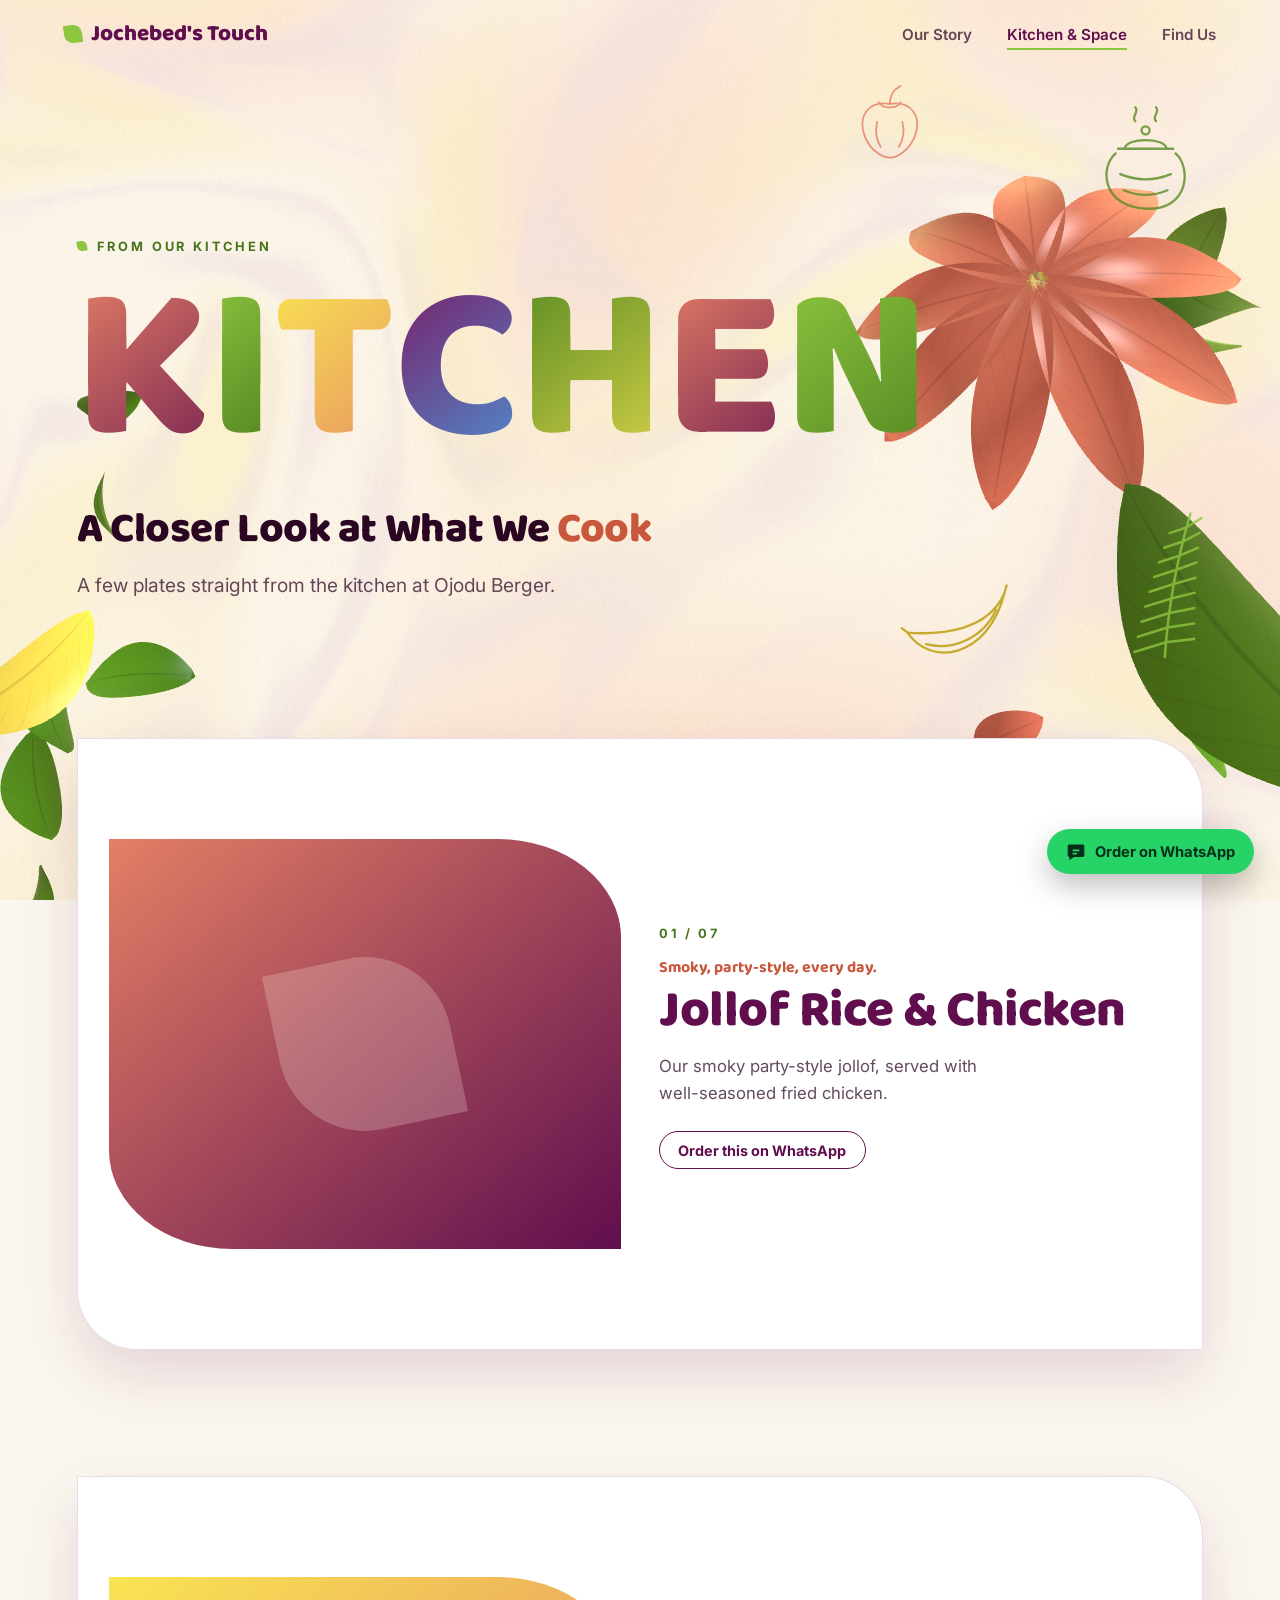
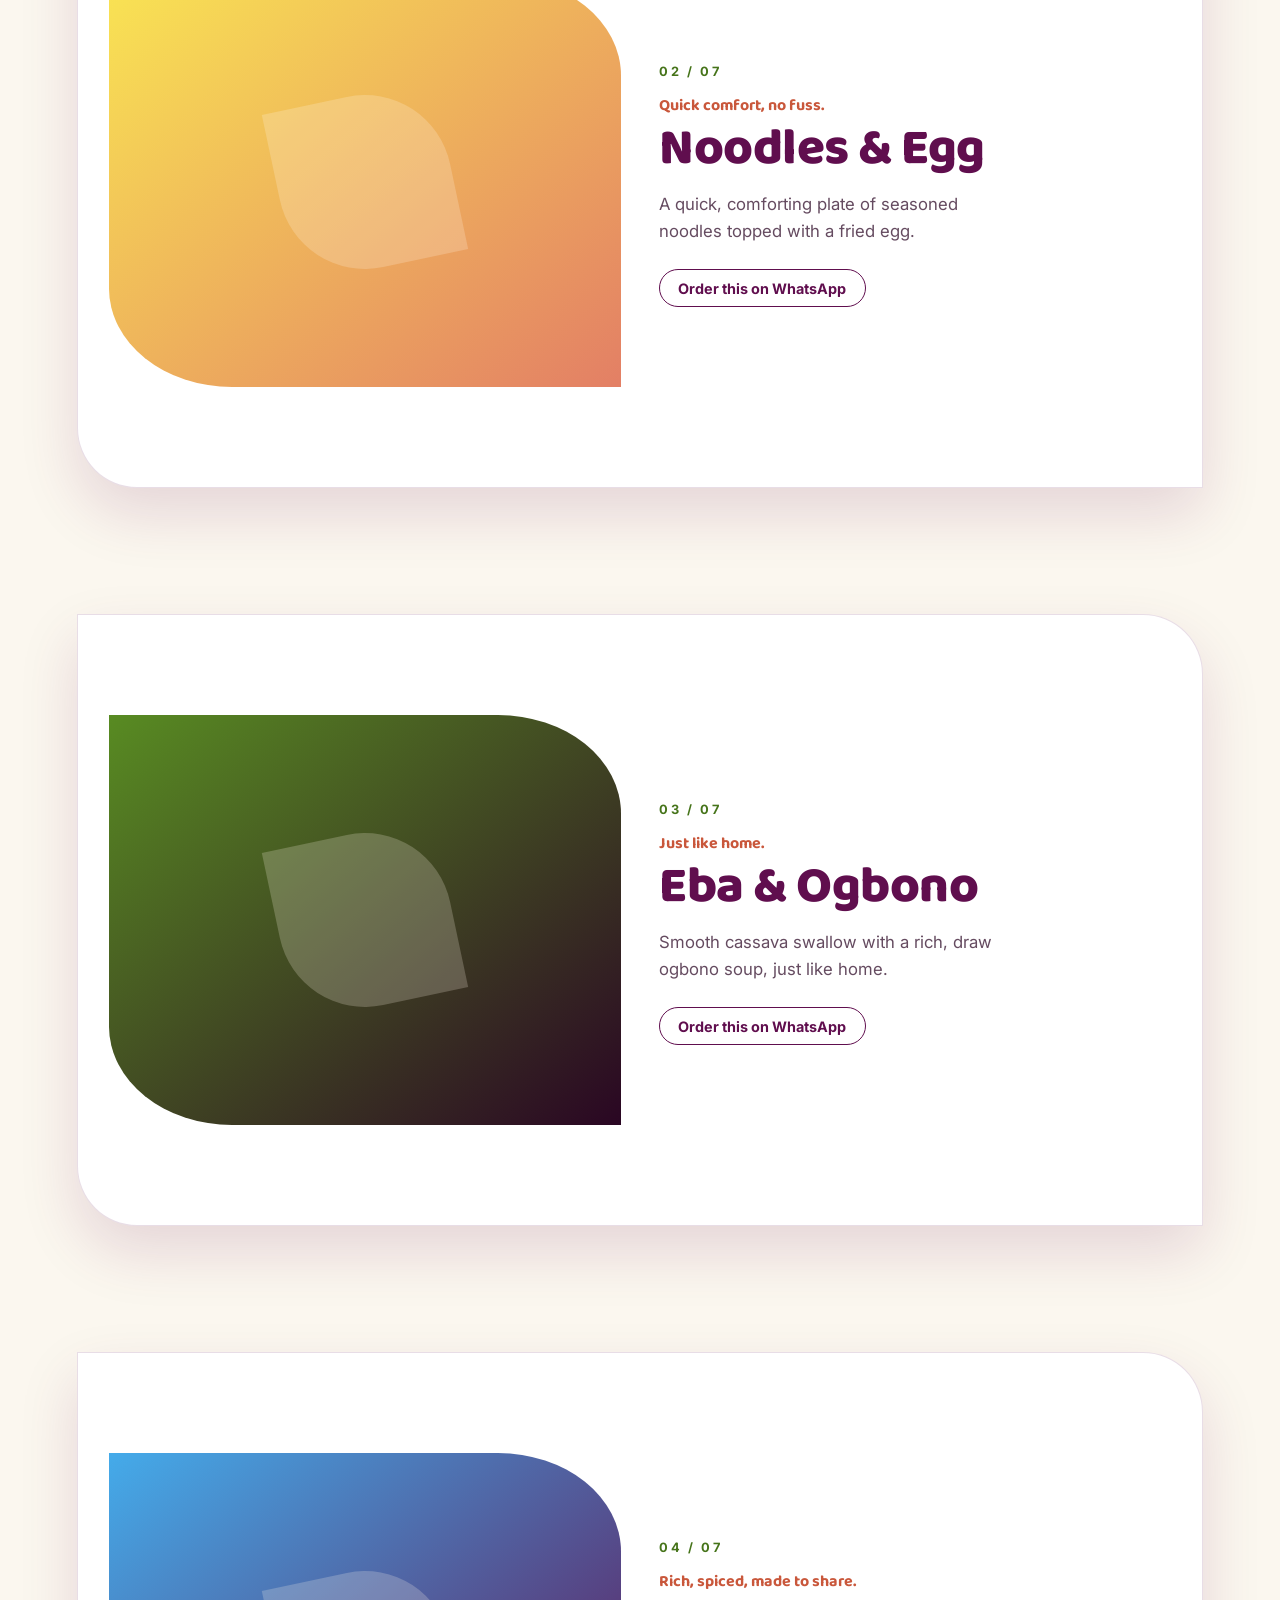
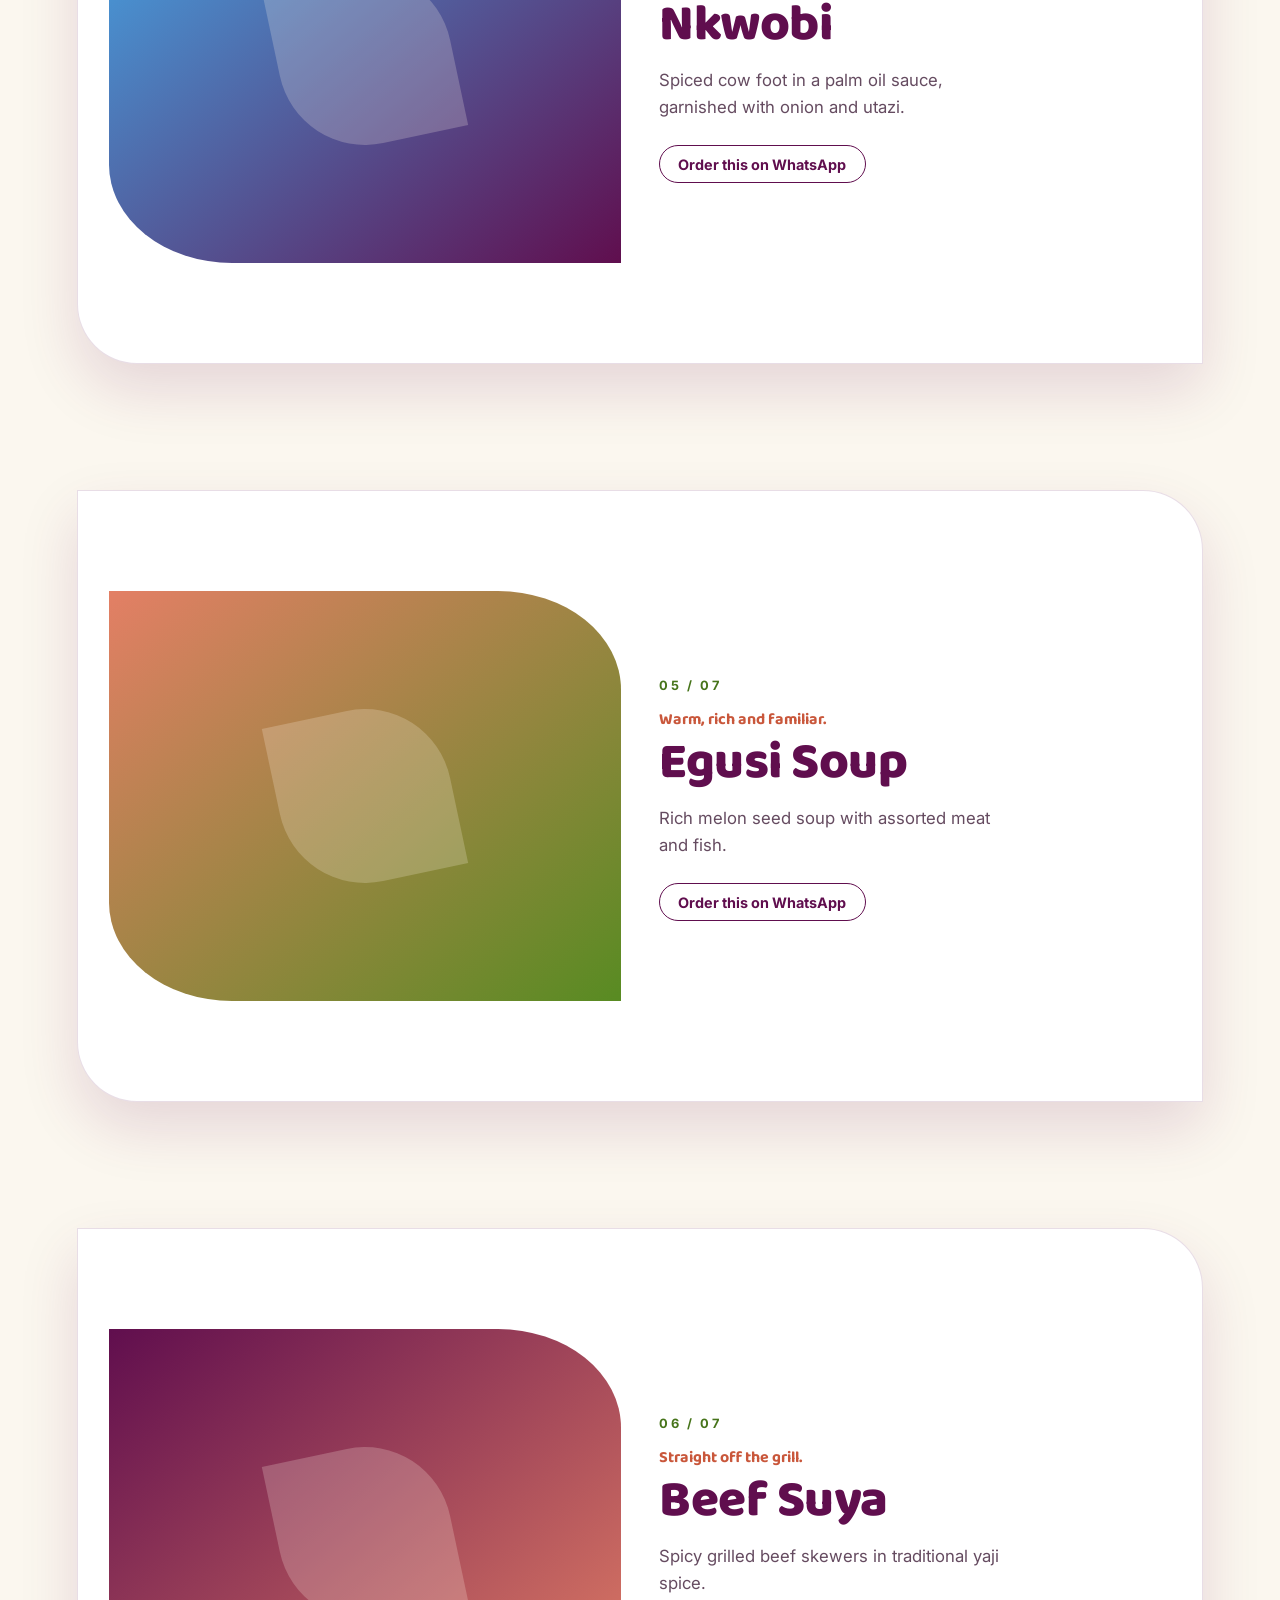
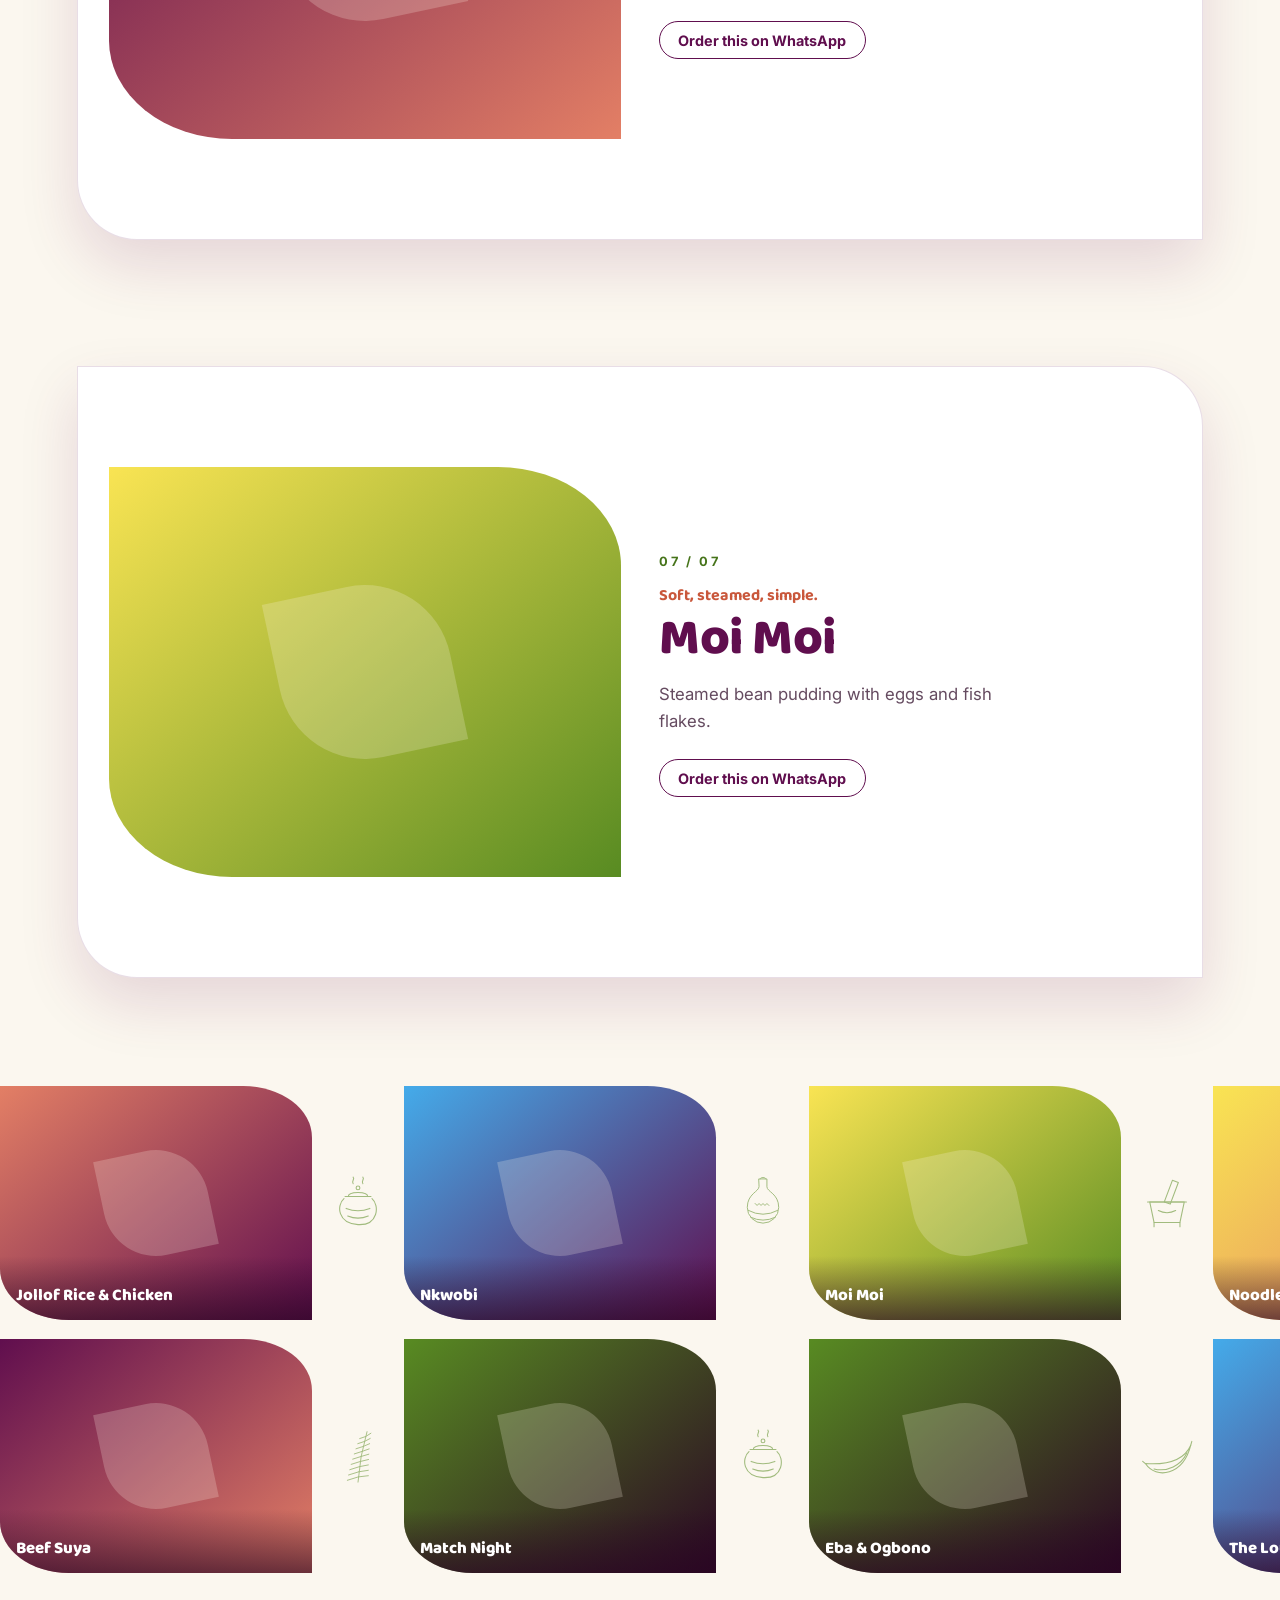
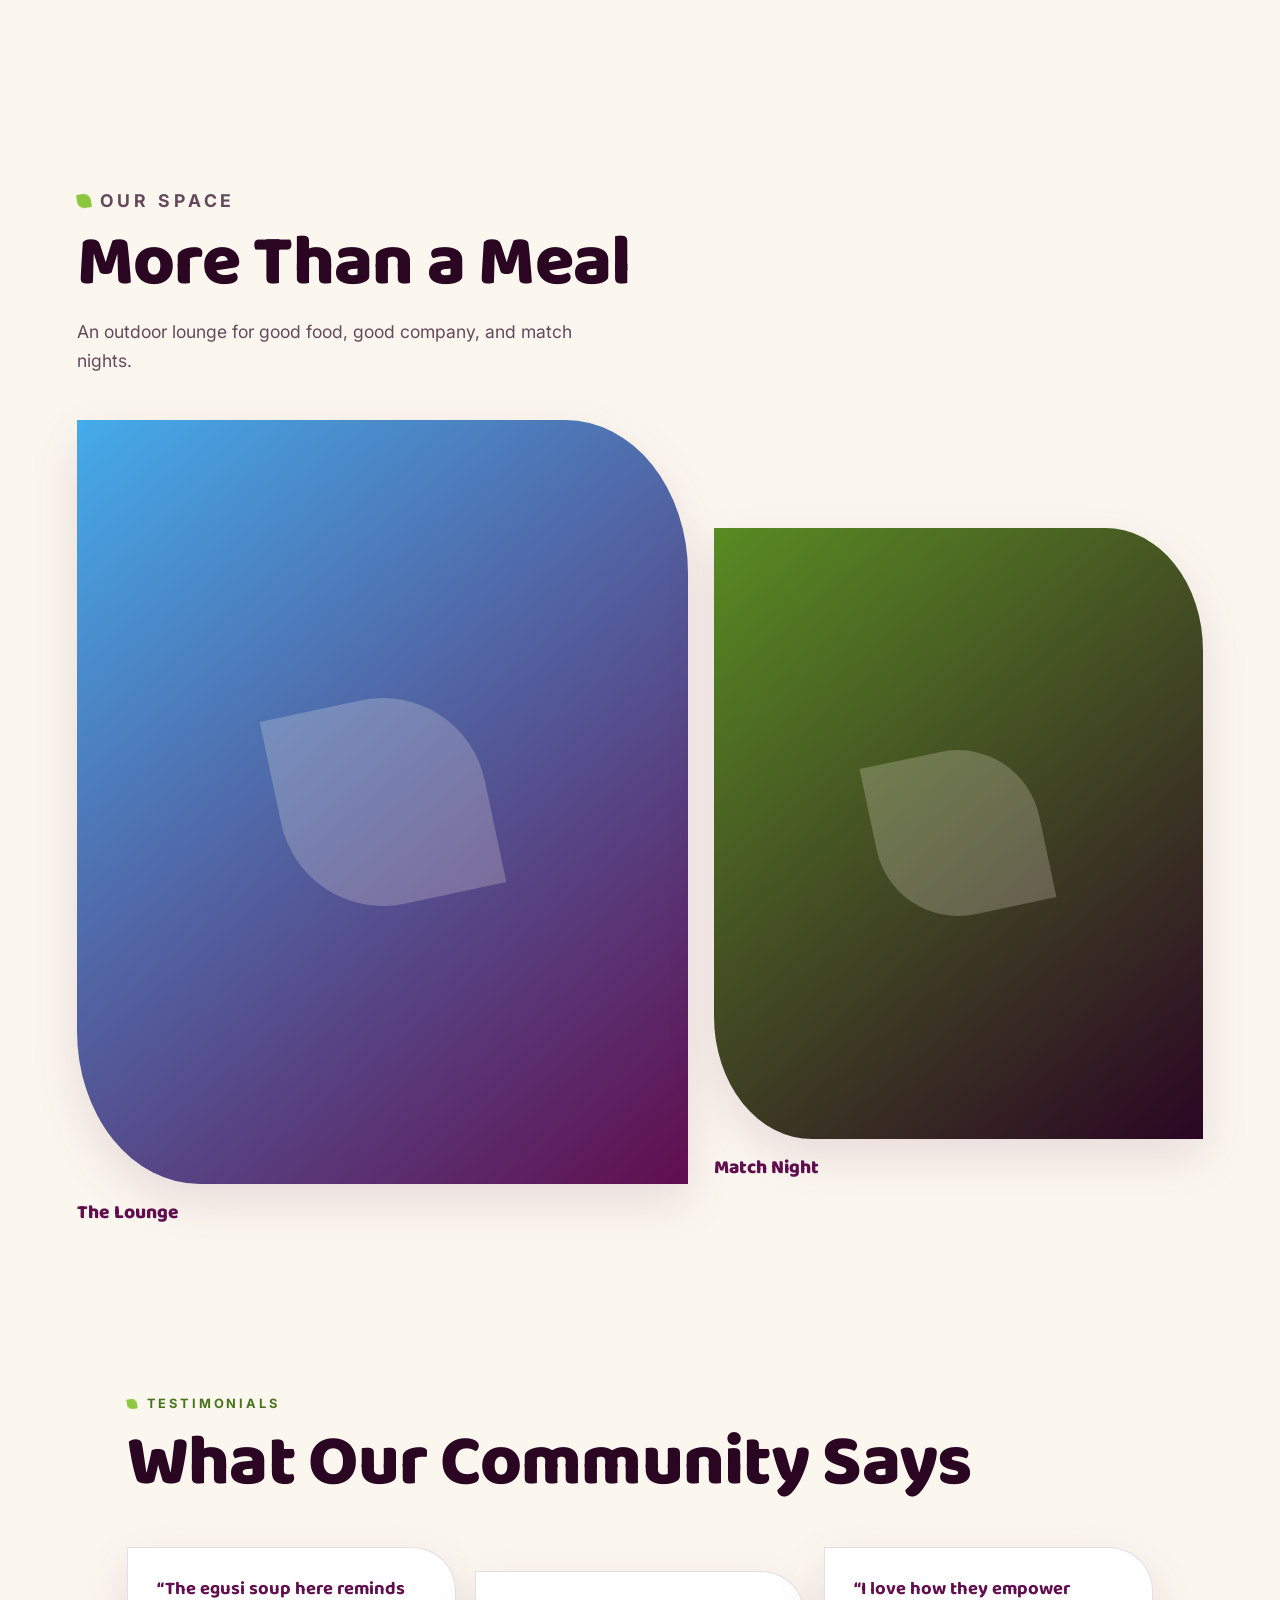
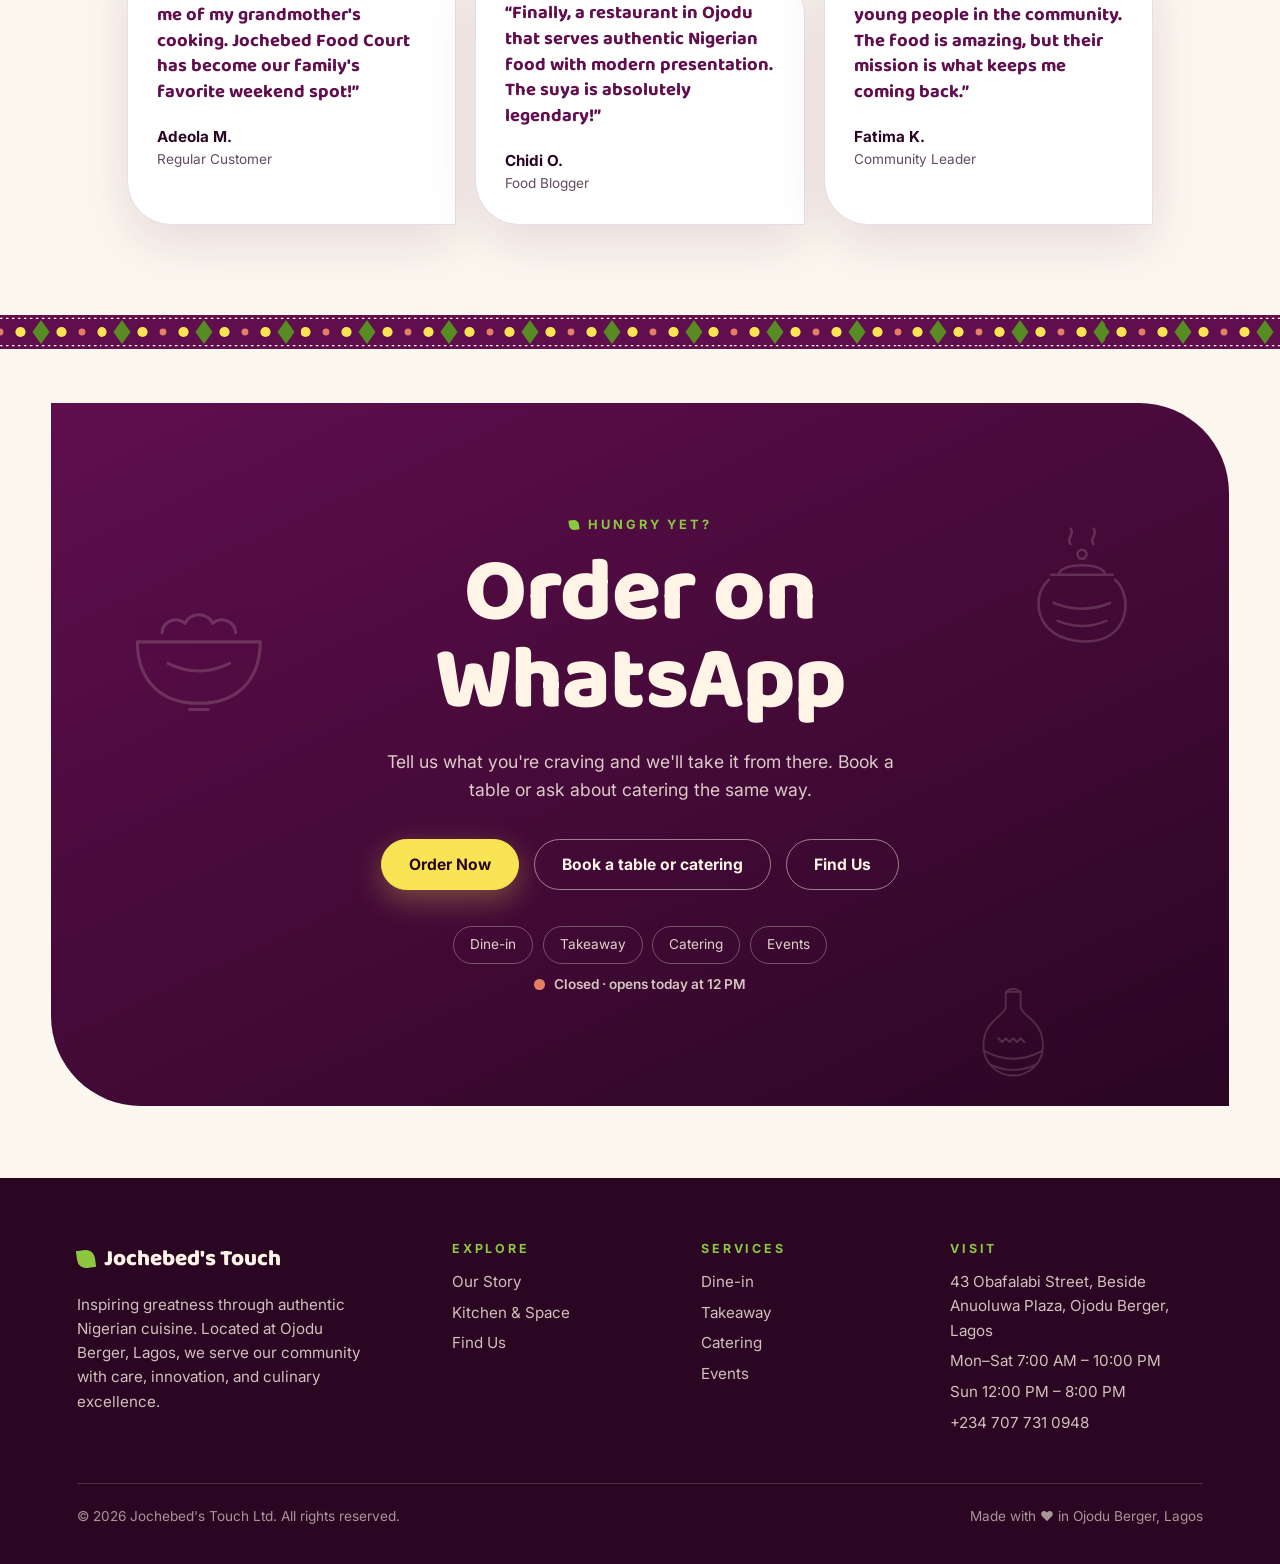
==== kitchen.html @ 79383c75 "Rebuild site as light-theme two-page showcase - Photo-filled "JOCHEBED'S" hero, Nigerian line-art do" ====
<!doctype html>
<html lang="en" class="no-js">
<head>
<meta charset="utf-8">
<meta name="viewport" content="width=device-width,initial-scale=1,viewport-fit=cover">
<title>The Kitchen & The Space — Jochebed's Touch, Ojodu Berger</title>
<meta name="description" content="Authentic Nigerian plates, an outdoor lounge and match nights at Jochebed's Touch, Ojodu Berger, Lagos. Order on WhatsApp.">
<meta name="theme-color" content="#FBF7EF">
<meta property="og:type" content="website"><meta property="og:title" content="The Kitchen & The Space — Jochebed's Touch, Ojodu Berger"><meta property="og:description" content="Authentic Nigerian plates, an outdoor lounge and match nights at Jochebed's Touch, Ojodu Berger, Lagos. Order on WhatsApp."><meta property="og:locale" content="en_NG">
<link rel="icon" href="data:image/svg+xml,%3Csvg xmlns='http://www.w3.org/2000/svg' viewBox='0 0 64 64'%3E%3Cpath d='M8 8h24a24 24 0 0 1 24 24v24H32A24 24 0 0 1 8 32z' fill='%238DC63F'/%3E%3C/svg%3E">
<link rel="preconnect" href="https://fonts.googleapis.com"><link rel="preconnect" href="https://fonts.gstatic.com" crossorigin>
<link rel="stylesheet" href="https://fonts.googleapis.com/css2?family=Baloo+2:wght@600;700;800&family=Inter:wght@400;600;700&display=swap">
<link rel="stylesheet" href="css/style.css">
<script>(function(){var d=document.documentElement;d.className='js';try{var rm=matchMedia('(prefers-reduced-motion: reduce)').matches;
var home=/(^|\/)(index\.html)?$/.test(location.pathname);if(false&&home&&!location.hash&&!rm&&!sessionStorage.getItem('jt-intro'))d.classList.add('intro')}catch(e){}})()</script>
<script type="application/ld+json">{"@context":"https://schema.org","@type":"Restaurant","name":"Jochebed's Touch","servesCuisine":"Nigerian","telephone":"+2347077310948","address":{"@type":"PostalAddress","streetAddress":"43 Obafalabi Street, Beside Anuoluwa Plaza","addressLocality":"Ojodu Berger","addressRegion":"Lagos","addressCountry":"NG"},"openingHoursSpecification":[{"@type":"OpeningHoursSpecification","dayOfWeek":["Monday","Tuesday","Wednesday","Thursday","Friday","Saturday"],"opens":"07:00","closes":"22:00"},{"@type":"OpeningHoursSpecification","dayOfWeek":"Sunday","opens":"12:00","closes":"20:00"}]}</script>
<style>:root{--ankara:url("data:image/svg+xml,%3Csvg%20xmlns%3D%27http%3A//www.w3.org/2000/svg%27%20width%3D%2796%27%20height%3D%2740%27%20viewBox%3D%270%200%2096%2040%27%3E%3Crect%20width%3D%2796%27%20height%3D%2740%27%20fill%3D%27%23600E4E%27/%3E%3Cg%20fill%3D%27%23F9E453%27%3E%3Ccircle%20cx%3D%2724%27%20cy%3D%2720%27%20r%3D%276%27/%3E%3Ccircle%20cx%3D%2772%27%20cy%3D%2720%27%20r%3D%276%27/%3E%3C/g%3E%3Cpath%20d%3D%27M48%206l10%2014-10%2014-10-14z%27%20fill%3D%27%23588B22%27/%3E%3Cg%20fill%3D%27%23E37F65%27%3E%3Ccircle%20cx%3D%270%27%20cy%3D%2720%27%20r%3D%274%27/%3E%3Ccircle%20cx%3D%2796%27%20cy%3D%2720%27%20r%3D%274%27/%3E%3C/g%3E%3Cpath%20d%3D%27M0%204h96M0%2036h96%27%20stroke%3D%27%23FFF4E6%27%20stroke-width%3D%271.5%27%20stroke-dasharray%3D%273%204%27%20fill%3D%27none%27/%3E%3C/svg%3E")}</style>
</head>
<body data-page="kitchen">
<div class="curtain" aria-hidden="true"><div class="curtain__leaf"></div><div class="curtain__name">Jochebed's Touch</div></div>
<canvas id="scene" aria-hidden="true"></canvas>
<svg width="0" height="0" style="position:absolute" aria-hidden="true" focusable="false"><defs>
<symbol id="d-calabash" viewBox="0 0 100 110"><path d="M42 6h16v16c0 10 24 14 24 42a32 32 0 0 1-64 0c0-28 24-32 24-42z"/><path d="M44 6c0-4 12-4 12 0"/><path d="M20 70q30 16 60 0M25 84q25 12 50 0"/><path d="M34 56l4 4 4-4 4 4 4-4 4 4 4-4 4 4"/></symbol>
<symbol id="d-palmwine" viewBox="0 0 100 100"><path d="M10 48h80c0 26-16 40-40 40S10 74 10 48z"/><path d="M26 42a9 9 0 0 1 15-6 10 10 0 0 1 18 0 9 9 0 0 1 15 6"/><path d="M30 62q20 10 40 0"/><path d="M44 92h12"/></symbol>
<symbol id="d-pot" viewBox="0 0 100 100"><path d="M26 38h48M32 38c0-10 36-10 36 0"/><circle cx="50" cy="22" r="3.5"/><path d="M24 42c-14 12-12 46 26 48s40-36 26-48"/><path d="M28 60q22 9 44 0M31 74q19 8 38 0"/><path d="M41 14c-4-4 4-8 0-12M59 14c-4-4 4-8 0-12"/></symbol>
<symbol id="d-mortar" viewBox="0 0 100 100"><path d="M18 48h64l-8 38H26z"/><path d="M14 48h72"/><path d="M26 86v8M74 86v8"/><path d="M60 8l11 4-15 40-11-4z"/><path d="M34 64q16 8 32 0"/></symbol>
<symbol id="d-pepper" viewBox="0 0 100 100"><path d="M50 30c-24-4-36 14-28 36 6 16 20 24 28 24s22-8 28-24c8-22-4-40-28-36z"/><path d="M50 30c0-10 4-16 12-20"/><path d="M38 28c4 8 20 8 24 0"/><path d="M36 50q-4 16 4 28M64 50q4 16-4 28"/></symbol>
<symbol id="d-plantain" viewBox="0 0 100 100"><path d="M10 64C30 94 80 86 94 30C80 62 40 66 10 64z"/><path d="M10 64l-5-4M94 30l2-7"/><path d="M26 74C50 80 76 68 87 44"/></symbol>
<symbol id="d-frond" viewBox="0 0 100 120"><path d="M50 118Q54 60 70 6M50.9 106.4l-24.6 7.6M50.9 106.4l22.1 -2.6M52.1 95.0l-23.1 7.2M52.1 95.0l20.8 -3.2M53.5 83.6l-21.7 6.8M53.5 83.6l19.5 -3.8M55.1 72.2l-20.3 6.4M55.1 72.2l18.3 -4.4M57.0 61.0l-18.8 6.0M57.0 61.0l17.0 -5.0M59.1 49.8l-17.4 5.6M59.1 49.8l15.7 -5.6M61.5 38.8l-16.0 5.2M61.5 38.8l14.4 -6.2M64.1 27.8l-14.6 4.8M64.1 27.8l13.1 -6.8M66.9 16.8l-13.1 4.4M66.9 16.8l11.8 -7.4"/></symbol>
<symbol id="d-kola" viewBox="0 0 100 100"><path d="M50 10c22 0 36 20 36 42S72 92 50 92 14 74 14 52 28 10 50 10z"/><path d="M50 12v78M34 24q-8 28 0 56M66 24q8 28 0 56"/></symbol>
<symbol id="d-fan" viewBox="0 0 100 100"><circle cx="50" cy="38" r="30"/><circle cx="50" cy="38" r="11"/><path d="M50 8v60M20 38h60M29 17l42 42M71 17L29 59"/><path d="M50 68v26M43 76h14M43 84h14"/></symbol>
<symbol id="d-sprig" viewBox="0 0 100 100"><path d="M50 96V10"/><path d="M50 72c-22-2-32-14-32-28 18 0 30 8 32 28zM50 54c22-2 32-14 32-28-18 0-30 8-32 28zM50 36c-14-2-22-10-22-20 12 0 20 6 22 20z"/></symbol>
</defs></svg>
<a class="sr" href="#main">Skip to content</a>
<header class="nav">
  <a class="brand" href="index.html" aria-label="Jochebed's Touch, home"><span class="leaf-glyph"></span>Jochebed's Touch</a>
  <ul class="nav__links">
    <li><a href="index.html">Our Story</a></li>
    <li><a href="kitchen.html" aria-current="page">Kitchen &amp; Space</a></li>
    <li><a href="index.html#find">Find Us</a></li>
  </ul>
  <button class="burger" aria-label="Menu" aria-expanded="false"><span></span><span></span></button>
</header>
<nav class="menu" aria-label="Mobile menu">
  <a href="index.html">Our Story</a><a href="kitchen.html">Kitchen &amp; Space</a><a href="index.html#find">Find Us</a>
  <a href="https://wa.me/2347077310948?text=Hi%20Jochebed%27s%20Touch%2C%20I%27d%20like%20to%20place%20an%20order" target="_blank" rel="noopener" class="hl">Order on WhatsApp &rarr;</a>
</nav>

<main id="main">
<section class="page-hero" data-palette="2">
  <svg class="doodle hd a" viewBox="0 0 100 100" aria-hidden="true" ><use href="#d-pot"/></svg><svg class="doodle hd c" viewBox="0 0 100 100" aria-hidden="true" ><use href="#d-pepper"/></svg><svg class="doodle hd b" viewBox="0 0 100 100" aria-hidden="true" ><use href="#d-frond"/></svg><svg class="doodle hd e" viewBox="0 0 100 100" aria-hidden="true" ><use href="#d-plantain"/></svg>
  <div class="hero__inner">
    <p class="eyebrow"><span class="leaf-glyph"></span>From Our Kitchen</p>
    <h1 class="photo-word photo-word--sm" aria-label="Kitchen"><span class="lw" style="--i:0"><span class="ltr">K</span></span><span class="lw" style="--i:1"><span class="ltr">I</span></span><span class="lw" style="--i:2"><span class="ltr">T</span></span><span class="lw" style="--i:3"><span class="ltr">C</span></span><span class="lw" style="--i:4"><span class="ltr">H</span></span><span class="lw" style="--i:5"><span class="ltr">E</span></span><span class="lw" style="--i:6"><span class="ltr">N</span></span></h1>
    <h2 class="hero__tag" data-split="hero">A Closer Look at What We <span class="hl">Cook</span></h2>
    <p class="lead" data-reveal style="--d:.5s">A few plates straight from the kitchen at Ojodu Berger.</p>
  </div>
</section>

<section class="stack" data-palette="2" aria-label="Dishes">
<article class="dish" style="--i:0">
  <div class="dish__img leaf-frame ph" style="--c1:#E37F65;--c2:#600E4E"><img src="images/dish-jollof-chicken.jpg" alt="Jollof Rice and Chicken" loading="lazy" decoding="async" onerror="this.remove()"></div>
  <div class="dish__body"><span class="dish__no">01 / 07</span><p class="dish__tag">Smoky, party-style, every day.</p><h3>Jollof Rice &amp; Chicken</h3><p class="d">Our smoky party-style jollof, served with well-seasoned fried chicken.</p>
  <a class="btn btn--ghost btn--sm" data-magnetic target="_blank" rel="noopener" href="https://wa.me/2347077310948?text=Hi%20Jochebed%27s%20Touch%2C%20I%27d%20like%20to%20order%20the%20Jollof%20Rice%20%26%20Chicken">Order this on WhatsApp</a></div>
</article>
<article class="dish" style="--i:1">
  <div class="dish__img leaf-frame ph" style="--c1:#F9E453;--c2:#E37F65"><img src="images/dish-noodles-egg.jpg" alt="Noodles and Egg" loading="lazy" decoding="async" onerror="this.remove()"></div>
  <div class="dish__body"><span class="dish__no">02 / 07</span><p class="dish__tag">Quick comfort, no fuss.</p><h3>Noodles &amp; Egg</h3><p class="d">A quick, comforting plate of seasoned noodles topped with a fried egg.</p>
  <a class="btn btn--ghost btn--sm" data-magnetic target="_blank" rel="noopener" href="https://wa.me/2347077310948?text=Hi%20Jochebed%27s%20Touch%2C%20I%27d%20like%20to%20order%20the%20Noodles%20%26%20Egg">Order this on WhatsApp</a></div>
</article>
<article class="dish" style="--i:2">
  <div class="dish__img leaf-frame ph" style="--c1:#588B22;--c2:#2a0623"><img src="images/dish-eba-ogbono.jpg" alt="Eba and Ogbono" loading="lazy" decoding="async" onerror="this.remove()"></div>
  <div class="dish__body"><span class="dish__no">03 / 07</span><p class="dish__tag">Just like home.</p><h3>Eba &amp; Ogbono</h3><p class="d">Smooth cassava swallow with a rich, draw ogbono soup, just like home.</p>
  <a class="btn btn--ghost btn--sm" data-magnetic target="_blank" rel="noopener" href="https://wa.me/2347077310948?text=Hi%20Jochebed%27s%20Touch%2C%20I%27d%20like%20to%20order%20the%20Eba%20%26%20Ogbono">Order this on WhatsApp</a></div>
</article>
<article class="dish" style="--i:3">
  <div class="dish__img leaf-frame ph" style="--c1:#44ABEA;--c2:#600E4E"><img src="images/dish-nkwobi.jpg" alt="Nkwobi" loading="lazy" decoding="async" onerror="this.remove()"></div>
  <div class="dish__body"><span class="dish__no">04 / 07</span><p class="dish__tag">Rich, spiced, made to share.</p><h3>Nkwobi</h3><p class="d">Spiced cow foot in a palm oil sauce, garnished with onion and utazi.</p>
  <a class="btn btn--ghost btn--sm" data-magnetic target="_blank" rel="noopener" href="https://wa.me/2347077310948?text=Hi%20Jochebed%27s%20Touch%2C%20I%27d%20like%20to%20order%20the%20Nkwobi">Order this on WhatsApp</a></div>
</article>
<article class="dish" style="--i:4">
  <div class="dish__img leaf-frame ph" style="--c1:#E37F65;--c2:#588B22"><img src="images/dish-egusi.jpg" alt="Egusi Soup" loading="lazy" decoding="async" onerror="this.onerror=function(){this.remove()};this.src='https://images.unsplash.com/photo-1763048443535-1243379234e2?w=900&h=720&fit=crop'"></div>
  <div class="dish__body"><span class="dish__no">05 / 07</span><p class="dish__tag">Warm, rich and familiar.</p><h3>Egusi Soup</h3><p class="d">Rich melon seed soup with assorted meat and fish.</p>
  <a class="btn btn--ghost btn--sm" data-magnetic target="_blank" rel="noopener" href="https://wa.me/2347077310948?text=Hi%20Jochebed%27s%20Touch%2C%20I%27d%20like%20to%20order%20the%20Egusi%20Soup">Order this on WhatsApp</a></div>
</article>
<article class="dish" style="--i:5">
  <div class="dish__img leaf-frame ph" style="--c1:#600E4E;--c2:#E37F65"><img src="images/dish-suya.jpg" alt="Beef Suya" loading="lazy" decoding="async" onerror="this.onerror=function(){this.remove()};this.src='https://images.unsplash.com/photo-1529006557810-274b9b2fc783?w=900&h=720&fit=crop'"></div>
  <div class="dish__body"><span class="dish__no">06 / 07</span><p class="dish__tag">Straight off the grill.</p><h3>Beef Suya</h3><p class="d">Spicy grilled beef skewers in traditional yaji spice.</p>
  <a class="btn btn--ghost btn--sm" data-magnetic target="_blank" rel="noopener" href="https://wa.me/2347077310948?text=Hi%20Jochebed%27s%20Touch%2C%20I%27d%20like%20to%20order%20the%20Beef%20Suya">Order this on WhatsApp</a></div>
</article>
<article class="dish" style="--i:6">
  <div class="dish__img leaf-frame ph" style="--c1:#F9E453;--c2:#588B22"><img src="images/dish-moi-moi.jpg" alt="Moi Moi" loading="lazy" decoding="async" onerror="this.onerror=function(){this.remove()};this.src='https://images.unsplash.com/photo-1603088549196-5924751d6c7a?w=900&h=720&fit=crop'"></div>
  <div class="dish__body"><span class="dish__no">07 / 07</span><p class="dish__tag">Soft, steamed, simple.</p><h3>Moi Moi</h3><p class="d">Steamed bean pudding with eggs and fish flakes.</p>
  <a class="btn btn--ghost btn--sm" data-magnetic target="_blank" rel="noopener" href="https://wa.me/2347077310948?text=Hi%20Jochebed%27s%20Touch%2C%20I%27d%20like%20to%20order%20the%20Moi%20Moi">Order this on WhatsApp</a></div>
</article>
</section>

<section class="bands" data-palette="2" aria-label="Photos from the kitchen">
<div class="band"><div class="band__in"><figure class="pcard leaf-frame ph" style="--c1:#E37F65;--c2:#600E4E"><img src="images/dish-jollof-chicken.jpg" alt="Jollof Rice and Chicken" loading="lazy" decoding="async" onerror="this.remove()"><figcaption>Jollof Rice &amp; Chicken</figcaption></figure><svg class="doodle pdd" viewBox="0 0 100 100" aria-hidden="true" ><use href="#d-pot"/></svg><figure class="pcard leaf-frame ph" style="--c1:#44ABEA;--c2:#600E4E"><img src="images/dish-nkwobi.jpg" alt="Nkwobi" loading="lazy" decoding="async" onerror="this.remove()"><figcaption>Nkwobi</figcaption></figure><svg class="doodle pdd" viewBox="0 0 100 100" aria-hidden="true" ><use href="#d-calabash"/></svg><figure class="pcard leaf-frame ph" style="--c1:#F9E453;--c2:#588B22"><img src="images/dish-moi-moi.jpg" alt="Moi Moi" loading="lazy" decoding="async" onerror="this.onerror=function(){this.remove()};this.src='https://images.unsplash.com/photo-1603088549196-5924751d6c7a?w=900&h=720&fit=crop'"><figcaption>Moi Moi</figcaption></figure><svg class="doodle pdd" viewBox="0 0 100 100" aria-hidden="true" ><use href="#d-mortar"/></svg><figure class="pcard leaf-frame ph" style="--c1:#F9E453;--c2:#E37F65"><img src="images/dish-noodles-egg.jpg" alt="Noodles and Egg" loading="lazy" decoding="async" onerror="this.remove()"><figcaption>Noodles &amp; Egg</figcaption></figure><svg class="doodle pdd" viewBox="0 0 100 100" aria-hidden="true" ><use href="#d-pepper"/></svg><figure class="pcard leaf-frame ph" style="--c1:#588B22;--c2:#2a0623"><img src="images/space-matchnight.jpg" alt="Match Night" loading="lazy" decoding="async" onerror="this.remove()"><figcaption>Match Night</figcaption></figure><svg class="doodle pdd" viewBox="0 0 100 100" aria-hidden="true" ><use href="#d-pot"/></svg><figure class="pcard leaf-frame ph" style="--c1:#E37F65;--c2:#588B22"><img src="images/dish-egusi.jpg" alt="Egusi Soup" loading="lazy" decoding="async" onerror="this.onerror=function(){this.remove()};this.src='https://images.unsplash.com/photo-1763048443535-1243379234e2?w=900&h=720&fit=crop'"><figcaption>Egusi Soup</figcaption></figure><svg class="doodle pdd" viewBox="0 0 100 100" aria-hidden="true" ><use href="#d-kola"/></svg><figure class="pcard leaf-frame ph" style="--c1:#588B22;--c2:#2a0623"><img src="images/dish-eba-ogbono.jpg" alt="Eba and Ogbono" loading="lazy" decoding="async" onerror="this.remove()"><figcaption>Eba &amp; Ogbono</figcaption></figure><svg class="doodle pdd" viewBox="0 0 100 100" aria-hidden="true" ><use href="#d-plantain"/></svg><figure class="pcard leaf-frame ph" style="--c1:#44ABEA;--c2:#600E4E"><img src="images/space-lounge.jpg" alt="The Lounge" loading="lazy" decoding="async" onerror="this.remove()"><figcaption>The Lounge</figcaption></figure><svg class="doodle pdd" viewBox="0 0 100 100" aria-hidden="true" ><use href="#d-fan"/></svg><figure class="pcard leaf-frame ph" style="--c1:#600E4E;--c2:#E37F65"><img src="images/dish-suya.jpg" alt="Beef Suya" loading="lazy" decoding="async" onerror="this.onerror=function(){this.remove()};this.src='https://images.unsplash.com/photo-1529006557810-274b9b2fc783?w=900&h=720&fit=crop'"><figcaption>Beef Suya</figcaption></figure><svg class="doodle pdd" viewBox="0 0 100 100" aria-hidden="true" ><use href="#d-frond"/></svg><figure class="pcard leaf-frame ph" style="--c1:#E37F65;--c2:#600E4E"><img src="images/dish-jollof-chicken.jpg" alt="Jollof Rice and Chicken" loading="lazy" decoding="async" onerror="this.remove()"><figcaption>Jollof Rice &amp; Chicken</figcaption></figure><svg class="doodle pdd" viewBox="0 0 100 100" aria-hidden="true" ><use href="#d-pot"/></svg><figure class="pcard leaf-frame ph" style="--c1:#44ABEA;--c2:#600E4E"><img src="images/dish-nkwobi.jpg" alt="Nkwobi" loading="lazy" decoding="async" onerror="this.remove()"><figcaption>Nkwobi</figcaption></figure><svg class="doodle pdd" viewBox="0 0 100 100" aria-hidden="true" ><use href="#d-calabash"/></svg><figure class="pcard leaf-frame ph" style="--c1:#F9E453;--c2:#588B22"><img src="images/dish-moi-moi.jpg" alt="Moi Moi" loading="lazy" decoding="async" onerror="this.onerror=function(){this.remove()};this.src='https://images.unsplash.com/photo-1603088549196-5924751d6c7a?w=900&h=720&fit=crop'"><figcaption>Moi Moi</figcaption></figure><svg class="doodle pdd" viewBox="0 0 100 100" aria-hidden="true" ><use href="#d-mortar"/></svg><figure class="pcard leaf-frame ph" style="--c1:#F9E453;--c2:#E37F65"><img src="images/dish-noodles-egg.jpg" alt="Noodles and Egg" loading="lazy" decoding="async" onerror="this.remove()"><figcaption>Noodles &amp; Egg</figcaption></figure><svg class="doodle pdd" viewBox="0 0 100 100" aria-hidden="true" ><use href="#d-pepper"/></svg><figure class="pcard leaf-frame ph" style="--c1:#588B22;--c2:#2a0623"><img src="images/space-matchnight.jpg" alt="Match Night" loading="lazy" decoding="async" onerror="this.remove()"><figcaption>Match Night</figcaption></figure><svg class="doodle pdd" viewBox="0 0 100 100" aria-hidden="true" ><use href="#d-pot"/></svg><figure class="pcard leaf-frame ph" style="--c1:#E37F65;--c2:#588B22"><img src="images/dish-egusi.jpg" alt="Egusi Soup" loading="lazy" decoding="async" onerror="this.onerror=function(){this.remove()};this.src='https://images.unsplash.com/photo-1763048443535-1243379234e2?w=900&h=720&fit=crop'"><figcaption>Egusi Soup</figcaption></figure><svg class="doodle pdd" viewBox="0 0 100 100" aria-hidden="true" ><use href="#d-kola"/></svg><figure class="pcard leaf-frame ph" style="--c1:#588B22;--c2:#2a0623"><img src="images/dish-eba-ogbono.jpg" alt="Eba and Ogbono" loading="lazy" decoding="async" onerror="this.remove()"><figcaption>Eba &amp; Ogbono</figcaption></figure><svg class="doodle pdd" viewBox="0 0 100 100" aria-hidden="true" ><use href="#d-plantain"/></svg><figure class="pcard leaf-frame ph" style="--c1:#44ABEA;--c2:#600E4E"><img src="images/space-lounge.jpg" alt="The Lounge" loading="lazy" decoding="async" onerror="this.remove()"><figcaption>The Lounge</figcaption></figure><svg class="doodle pdd" viewBox="0 0 100 100" aria-hidden="true" ><use href="#d-fan"/></svg><figure class="pcard leaf-frame ph" style="--c1:#600E4E;--c2:#E37F65"><img src="images/dish-suya.jpg" alt="Beef Suya" loading="lazy" decoding="async" onerror="this.onerror=function(){this.remove()};this.src='https://images.unsplash.com/photo-1529006557810-274b9b2fc783?w=900&h=720&fit=crop'"><figcaption>Beef Suya</figcaption></figure><svg class="doodle pdd" viewBox="0 0 100 100" aria-hidden="true" ><use href="#d-frond"/></svg></div></div>
<div class="band band--rev"><div class="band__in"><figure class="pcard leaf-frame ph" style="--c1:#600E4E;--c2:#E37F65"><img src="images/dish-suya.jpg" alt="Beef Suya" loading="lazy" decoding="async" onerror="this.onerror=function(){this.remove()};this.src='https://images.unsplash.com/photo-1529006557810-274b9b2fc783?w=900&h=720&fit=crop'"><figcaption>Beef Suya</figcaption></figure><svg class="doodle pdd" viewBox="0 0 100 100" aria-hidden="true" ><use href="#d-frond"/></svg><figure class="pcard leaf-frame ph" style="--c1:#588B22;--c2:#2a0623"><img src="images/space-matchnight.jpg" alt="Match Night" loading="lazy" decoding="async" onerror="this.remove()"><figcaption>Match Night</figcaption></figure><svg class="doodle pdd" viewBox="0 0 100 100" aria-hidden="true" ><use href="#d-pot"/></svg><figure class="pcard leaf-frame ph" style="--c1:#588B22;--c2:#2a0623"><img src="images/dish-eba-ogbono.jpg" alt="Eba and Ogbono" loading="lazy" decoding="async" onerror="this.remove()"><figcaption>Eba &amp; Ogbono</figcaption></figure><svg class="doodle pdd" viewBox="0 0 100 100" aria-hidden="true" ><use href="#d-plantain"/></svg><figure class="pcard leaf-frame ph" style="--c1:#44ABEA;--c2:#600E4E"><img src="images/space-lounge.jpg" alt="The Lounge" loading="lazy" decoding="async" onerror="this.remove()"><figcaption>The Lounge</figcaption></figure><svg class="doodle pdd" viewBox="0 0 100 100" aria-hidden="true" ><use href="#d-fan"/></svg><figure class="pcard leaf-frame ph" style="--c1:#E37F65;--c2:#600E4E"><img src="images/dish-jollof-chicken.jpg" alt="Jollof Rice and Chicken" loading="lazy" decoding="async" onerror="this.remove()"><figcaption>Jollof Rice &amp; Chicken</figcaption></figure><svg class="doodle pdd" viewBox="0 0 100 100" aria-hidden="true" ><use href="#d-pot"/></svg><figure class="pcard leaf-frame ph" style="--c1:#E37F65;--c2:#588B22"><img src="images/dish-egusi.jpg" alt="Egusi Soup" loading="lazy" decoding="async" onerror="this.onerror=function(){this.remove()};this.src='https://images.unsplash.com/photo-1763048443535-1243379234e2?w=900&h=720&fit=crop'"><figcaption>Egusi Soup</figcaption></figure><svg class="doodle pdd" viewBox="0 0 100 100" aria-hidden="true" ><use href="#d-kola"/></svg><figure class="pcard leaf-frame ph" style="--c1:#F9E453;--c2:#E37F65"><img src="images/dish-noodles-egg.jpg" alt="Noodles and Egg" loading="lazy" decoding="async" onerror="this.remove()"><figcaption>Noodles &amp; Egg</figcaption></figure><svg class="doodle pdd" viewBox="0 0 100 100" aria-hidden="true" ><use href="#d-pepper"/></svg><figure class="pcard leaf-frame ph" style="--c1:#F9E453;--c2:#588B22"><img src="images/dish-moi-moi.jpg" alt="Moi Moi" loading="lazy" decoding="async" onerror="this.onerror=function(){this.remove()};this.src='https://images.unsplash.com/photo-1603088549196-5924751d6c7a?w=900&h=720&fit=crop'"><figcaption>Moi Moi</figcaption></figure><svg class="doodle pdd" viewBox="0 0 100 100" aria-hidden="true" ><use href="#d-mortar"/></svg><figure class="pcard leaf-frame ph" style="--c1:#44ABEA;--c2:#600E4E"><img src="images/dish-nkwobi.jpg" alt="Nkwobi" loading="lazy" decoding="async" onerror="this.remove()"><figcaption>Nkwobi</figcaption></figure><svg class="doodle pdd" viewBox="0 0 100 100" aria-hidden="true" ><use href="#d-calabash"/></svg><figure class="pcard leaf-frame ph" style="--c1:#600E4E;--c2:#E37F65"><img src="images/dish-suya.jpg" alt="Beef Suya" loading="lazy" decoding="async" onerror="this.onerror=function(){this.remove()};this.src='https://images.unsplash.com/photo-1529006557810-274b9b2fc783?w=900&h=720&fit=crop'"><figcaption>Beef Suya</figcaption></figure><svg class="doodle pdd" viewBox="0 0 100 100" aria-hidden="true" ><use href="#d-frond"/></svg><figure class="pcard leaf-frame ph" style="--c1:#588B22;--c2:#2a0623"><img src="images/space-matchnight.jpg" alt="Match Night" loading="lazy" decoding="async" onerror="this.remove()"><figcaption>Match Night</figcaption></figure><svg class="doodle pdd" viewBox="0 0 100 100" aria-hidden="true" ><use href="#d-pot"/></svg><figure class="pcard leaf-frame ph" style="--c1:#588B22;--c2:#2a0623"><img src="images/dish-eba-ogbono.jpg" alt="Eba and Ogbono" loading="lazy" decoding="async" onerror="this.remove()"><figcaption>Eba &amp; Ogbono</figcaption></figure><svg class="doodle pdd" viewBox="0 0 100 100" aria-hidden="true" ><use href="#d-plantain"/></svg><figure class="pcard leaf-frame ph" style="--c1:#44ABEA;--c2:#600E4E"><img src="images/space-lounge.jpg" alt="The Lounge" loading="lazy" decoding="async" onerror="this.remove()"><figcaption>The Lounge</figcaption></figure><svg class="doodle pdd" viewBox="0 0 100 100" aria-hidden="true" ><use href="#d-fan"/></svg><figure class="pcard leaf-frame ph" style="--c1:#E37F65;--c2:#600E4E"><img src="images/dish-jollof-chicken.jpg" alt="Jollof Rice and Chicken" loading="lazy" decoding="async" onerror="this.remove()"><figcaption>Jollof Rice &amp; Chicken</figcaption></figure><svg class="doodle pdd" viewBox="0 0 100 100" aria-hidden="true" ><use href="#d-pot"/></svg><figure class="pcard leaf-frame ph" style="--c1:#E37F65;--c2:#588B22"><img src="images/dish-egusi.jpg" alt="Egusi Soup" loading="lazy" decoding="async" onerror="this.onerror=function(){this.remove()};this.src='https://images.unsplash.com/photo-1763048443535-1243379234e2?w=900&h=720&fit=crop'"><figcaption>Egusi Soup</figcaption></figure><svg class="doodle pdd" viewBox="0 0 100 100" aria-hidden="true" ><use href="#d-kola"/></svg><figure class="pcard leaf-frame ph" style="--c1:#F9E453;--c2:#E37F65"><img src="images/dish-noodles-egg.jpg" alt="Noodles and Egg" loading="lazy" decoding="async" onerror="this.remove()"><figcaption>Noodles &amp; Egg</figcaption></figure><svg class="doodle pdd" viewBox="0 0 100 100" aria-hidden="true" ><use href="#d-pepper"/></svg><figure class="pcard leaf-frame ph" style="--c1:#F9E453;--c2:#588B22"><img src="images/dish-moi-moi.jpg" alt="Moi Moi" loading="lazy" decoding="async" onerror="this.onerror=function(){this.remove()};this.src='https://images.unsplash.com/photo-1603088549196-5924751d6c7a?w=900&h=720&fit=crop'"><figcaption>Moi Moi</figcaption></figure><svg class="doodle pdd" viewBox="0 0 100 100" aria-hidden="true" ><use href="#d-mortar"/></svg><figure class="pcard leaf-frame ph" style="--c1:#44ABEA;--c2:#600E4E"><img src="images/dish-nkwobi.jpg" alt="Nkwobi" loading="lazy" decoding="async" onerror="this.remove()"><figcaption>Nkwobi</figcaption></figure><svg class="doodle pdd" viewBox="0 0 100 100" aria-hidden="true" ><use href="#d-calabash"/></svg></div></div>
</section>

<section class="space" data-palette="4" aria-label="Our space">
  <div class="space__head"><p class="eyebrow"><span class="leaf-glyph"></span>Our Space</p>
  <h2 data-split>More Than a Meal</h2>
  <p data-reveal>An outdoor lounge for good food, good company, and match nights.</p></div>
  <div class="space__grid">
    <figure class="shot" data-reveal><div class="leaf-frame ph" style="--c1:#44ABEA;--c2:#600E4E"><img src="images/space-lounge.jpg" alt="Jochebed's Touch outdoor lounge seating" loading="lazy" decoding="async" onerror="this.remove()"></div><figcaption>The Lounge</figcaption></figure>
    <figure class="shot" data-reveal style="--d:.15s"><div class="leaf-frame ph" style="--c1:#588B22;--c2:#2a0623"><img src="images/space-matchnight.jpg" alt="Guests watching a football match at Jochebed's Touch" loading="lazy" decoding="async" onerror="this.remove()"></div><figcaption>Match Night</figcaption></figure>
  </div>
</section>

<section class="gallery" id="gallery" data-palette="4" hidden aria-label="Photos from the food court">
  <p class="eyebrow"><span class="leaf-glyph"></span>Around the Food Court</p>
  <h2 data-split>Come as you are</h2>
  <div class="gallery__grid" id="galleryGrid"></div>
</section>

<section class="voices" data-palette="4" aria-label="What our community says">
  <p class="eyebrow"><span class="leaf-glyph"></span>Testimonials</p>
  <h2 data-split>What Our Community Says</h2>
  <div class="voices__grid">
    <blockquote data-reveal><q>The egusi soup here reminds me of my grandmother's cooking. Jochebed Food Court has become our family's favorite weekend spot!</q><cite><b>Adeola M.</b>Regular Customer</cite></blockquote>
    <blockquote data-reveal style="--d:.12s"><q>Finally, a restaurant in Ojodu that serves authentic Nigerian food with modern presentation. The suya is absolutely legendary!</q><cite><b>Chidi O.</b>Food Blogger</cite></blockquote>
    <blockquote data-reveal style="--d:.24s"><q>I love how they empower young people in the community. The food is amazing, but their mission is what keeps me coming back.</q><cite><b>Fatima K.</b>Community Leader</cite></blockquote>
  </div>
</section>

<div class="ankara" aria-hidden="true"></div>
<section class="order" data-palette="0">
  <svg class="doodle od a" viewBox="0 0 100 100" aria-hidden="true" ><use href="#d-palmwine"/></svg><svg class="doodle od b" viewBox="0 0 100 100" aria-hidden="true" ><use href="#d-pot"/></svg><svg class="doodle od c" viewBox="0 0 100 100" aria-hidden="true" ><use href="#d-calabash"/></svg>
  <p class="eyebrow"><span class="leaf-glyph"></span>Hungry yet?</p>
  <h2 data-split>Order on WhatsApp</h2>
  <p class="olead" data-reveal>Tell us what you're craving and we'll take it from there. Book a table or ask about catering the same way.</p>
  <div class="hero__cta" style="justify-content:center" data-reveal>
    <a class="btn" data-magnetic target="_blank" rel="noopener" href="https://wa.me/2347077310948?text=Hi%20Jochebed%27s%20Touch%2C%20I%27d%20like%20to%20place%20an%20order">Order Now</a>
    <a class="btn btn--ghost" data-magnetic target="_blank" rel="noopener" href="https://wa.me/2347077310948?text=Hi%20Jochebed%27s%20Touch%2C%20I%27d%20like%20to%20reserve%20a%20table%20%2F%20ask%20about%20catering">Book a table or catering</a>
    <a class="btn btn--ghost" data-magnetic href="index.html#find">Find Us</a>
  </div>
  <div class="chips" data-reveal><span>Dine-in</span><span>Takeaway</span><span>Catering</span><span>Events</span></div>
  <div data-reveal><p class="status js-status" aria-live="polite"><i></i><span>Mon&ndash;Sat 7 AM &ndash; 10 PM &middot; Sun 12 PM &ndash; 8 PM</span></p></div>
</section>
</main>
<footer class="foot">
  <div class="foot__grid">
    <div><a class="brand" href="index.html"><span class="leaf-glyph"></span>Jochebed's Touch</a>
      <p style="margin-top:1rem;max-width:30ch">Inspiring greatness through authentic Nigerian cuisine. Located at Ojodu Berger, Lagos, we serve our community with care, innovation, and culinary excellence.</p></div>
    <div><h5>Explore</h5><ul><li><a href="index.html">Our Story</a></li><li><a href="kitchen.html">Kitchen &amp; Space</a></li><li><a href="index.html#find">Find Us</a></li></ul></div>
    <div><h5>Services</h5><ul><li>Dine-in</li><li>Takeaway</li><li>Catering</li><li>Events</li></ul></div>
    <div><h5>Visit</h5><ul><li>43 Obafalabi Street, Beside Anuoluwa Plaza, Ojodu Berger, Lagos</li><li>Mon&ndash;Sat 7:00 AM &ndash; 10:00 PM</li><li>Sun 12:00 PM &ndash; 8:00 PM</li><li><a href="tel:+2347077310948">+234 707 731 0948</a></li></ul></div>
  </div>
  <div class="foot__base"><span>&copy; 2026 Jochebed's Touch Ltd. All rights reserved.</span><span>Made with &hearts; in Ojodu Berger, Lagos</span></div>
</footer>
<a class="fab" target="_blank" rel="noopener" href="https://wa.me/2347077310948?text=Hi%20Jochebed%27s%20Touch%2C%20I%27d%20like%20to%20place%20an%20order" aria-label="Order on WhatsApp"><svg viewBox="0 0 24 24" fill="currentColor" aria-hidden="true"><path d="M4 3h16a2 2 0 0 1 2 2v11a2 2 0 0 1-2 2H9.5L4 22v-4a2 2 0 0 1-2-2V5a2 2 0 0 1 2-2zm4 6v2h8V9H8zm0 4v2h5v-2H8z"/></svg><span>Order on WhatsApp</span></a>
<script src="js/gl.js"></script><script src="js/intro.js"></script><script src="js/app.js"></script>
</body>
</html>
---- css/style.css ----
/* Jochebed's Touch — styles (light theme: warm white, purple, green). Palette from the client flyer / original site. */
:root{
  --coral:#E37F65; --coral-d:#C9573B; --amethyst:#600E4E; --pear:#588B22; --pear-d:#46741a; --pear-l:#8DC63F; --sky:#44ABEA; --sun:#F9E453;
  --deep:#2a0623; --cream:#FFF4E6; --bg:#FBF7EF; --ink:#2a0623; --muted:rgba(42,6,35,.72);
  --card:#fff; --line:rgba(96,14,78,.14); --shadow:0 18px 50px rgba(96,14,78,.12);
  --ease:cubic-bezier(.22,1,.36,1);
  --head:'Baloo 2','Baloo Bhai 2',ui-rounded,'Trebuchet MS',system-ui,sans-serif;
  --body:'Inter',system-ui,-apple-system,'Segoe UI',Roboto,sans-serif;
}
*,*::before,*::after{box-sizing:border-box}
html{background:var(--bg);-webkit-text-size-adjust:100%}
body{margin:0;color:var(--ink);font:400 1.05rem/1.6 var(--body);overflow-x:clip;-webkit-font-smoothing:antialiased}
img,svg{display:block;max-width:100%}
a{color:inherit}
h1,h2,h3,h4,p{margin:0}
h1,h2,h3{font-family:var(--head);font-weight:800;line-height:.98;letter-spacing:-.01em}
h2{font-size:clamp(2.3rem,5.6vw,5rem)}
h3{font-size:clamp(1.5rem,2.4vw,2rem);line-height:1.05}
.hl{color:var(--coral-d)}
.sr{position:absolute;width:1px;height:1px;overflow:hidden;clip:rect(0 0 0 0);white-space:nowrap}
.sr:focus{position:fixed;left:12px;top:12px;width:auto;height:auto;clip:auto;background:#fff;padding:.6rem 1rem;border-radius:10px;z-index:200}
:focus-visible{outline:3px solid var(--amethyst);outline-offset:3px;border-radius:6px}

#scene{position:fixed;inset:0;width:100%;height:100%;z-index:0;pointer-events:none;display:block}
.no-webgl body{background:radial-gradient(1100px 800px at 85% 5%,#E4F0D0 0,transparent 60%),radial-gradient(900px 700px at 8% 95%,#F1E1EC 0,transparent 60%),var(--bg) fixed}
main,footer,.nav{position:relative;z-index:1}

.leaf-frame{border-radius:0 var(--lr,22%) 0 var(--lr,22%);overflow:hidden}
.leaf-glyph{display:inline-block;width:.8em;height:.8em;background:var(--pear-l);border-radius:0 50% 0 50%;transform:rotate(-8deg);flex:none}

/* ---------- curtain / page transition (kept from v1) ---------- */
.curtain{display:none}
.js .curtain{display:grid;place-items:center;position:fixed;inset:0;z-index:100;background:var(--deep);transform:translateY(0);transition:transform .95s cubic-bezier(.76,0,.24,1)}
.curtain::after{content:"";position:absolute;left:0;right:0;top:99%;height:14vh;background:var(--deep);border-radius:0 0 50% 50%/0 0 100% 100%}
.curtain__leaf{width:64px;height:64px;background:var(--pear-l);border-radius:0 50% 0 50%;animation:grow 1.1s var(--ease) both}
.curtain__name{position:absolute;bottom:14vh;font:700 1rem var(--head);letter-spacing:.3em;text-transform:uppercase;color:rgba(255,244,230,.74)}
html.ready .curtain{transform:translateY(calc(-100% - 18vh))}
html.intro .curtain{display:none}
@keyframes grow{from{transform:scale(.2) rotate(-90deg);opacity:0}to{transform:scale(1) rotate(0);opacity:1}}

/* ---------- ASCII intro ---------- */
#intro{display:none}
html.intro,html.intro body{overflow:hidden}
html.intro #intro{display:block;position:fixed;inset:0;z-index:120;background:var(--bg);transition:transform 1s cubic-bezier(.76,0,.24,1);touch-action:none;cursor:crosshair}
html.intro-out #intro{transform:translateY(-105%)}
#intro canvas{position:absolute;inset:0;width:100%;height:100%}
.intro__ui{position:absolute;inset:0;pointer-events:none;font:600 .78rem var(--body);letter-spacing:.16em;text-transform:uppercase;color:var(--amethyst)}
.intro__brand{position:absolute;left:5vw;top:4vh}
.intro__hint{position:absolute;left:0;right:0;top:calc(50% + min(18vw,170px));text-align:center;opacity:.55}
.intro__status{position:absolute;left:5vw;right:5vw;bottom:5vh;display:flex;align-items:center;gap:1rem}
.intro__bar{flex:1;max-width:260px;height:3px;background:rgba(96,14,78,.15);border-radius:3px;overflow:hidden;position:relative;display:block}
.intro__bar b{position:absolute;inset:0;background:var(--pear);transform-origin:left;transform:scaleX(var(--pc,0))}
.intro__skip{pointer-events:auto;margin-left:auto;background:none;border:1.5px solid var(--amethyst);color:var(--amethyst);font:inherit;padding:.55rem 1.1rem;border-radius:999px;cursor:pointer}
.intro__skip:hover{background:var(--amethyst);color:#fff}

/* ---------- nav ---------- */
.nav{position:fixed;top:0;left:0;right:0;display:flex;align-items:center;justify-content:space-between;gap:1rem;padding:16px 5vw;transition:transform .5s var(--ease),background .4s,box-shadow .4s}
html.scrolled .nav{background:rgba(251,247,239,.86);backdrop-filter:blur(14px);-webkit-backdrop-filter:blur(14px);box-shadow:0 1px 0 var(--line)}
html.nav-hidden .nav{transform:translateY(-110%)}
.brand{display:flex;align-items:center;gap:.55rem;text-decoration:none;font:800 1.4rem var(--head);color:var(--amethyst)}
.nav__links{display:flex;gap:2.2rem;list-style:none;margin:0;padding:0}
.nav__links a{text-decoration:none;font-weight:600;font-size:.95rem;color:var(--muted);position:relative;padding:.3rem 0;transition:color .3s}
.nav__links a::after{content:"";position:absolute;left:0;bottom:-2px;height:2px;width:100%;background:var(--pear-l);transform:scaleX(0);transform-origin:left;transition:transform .4s var(--ease)}
.nav__links a:hover,.nav__links a[aria-current]{color:var(--amethyst)}
.nav__links a:hover::after,.nav__links a[aria-current]::after{transform:scaleX(1)}
.burger{display:none;width:46px;height:46px;border-radius:50%;border:1.5px solid var(--amethyst);background:rgba(255,255,255,.7);color:var(--amethyst);cursor:pointer;position:relative}
.burger span{position:absolute;left:14px;right:14px;height:2px;background:currentColor;border-radius:2px;transition:transform .4s var(--ease),top .4s var(--ease)}
.burger span:nth-child(1){top:17px}.burger span:nth-child(2){top:25px}
html.menu-open .burger span:nth-child(1){top:21px;transform:rotate(45deg)}
html.menu-open .burger span:nth-child(2){top:21px;transform:rotate(-45deg)}
html.menu-open .burger{background:var(--cream)}
.menu{position:fixed;inset:0;z-index:45;background:rgba(42,6,35,.97);color:var(--cream);display:flex;flex-direction:column;justify-content:center;gap:1.2rem;padding:0 8vw;clip-path:circle(0% at calc(100% - 46px) 46px);transition:clip-path .8s var(--ease);visibility:hidden}
html.menu-open .menu{clip-path:circle(150% at calc(100% - 46px) 46px);visibility:visible}
html.menu-open .nav{z-index:50}
.menu a{font:800 clamp(2.4rem,11vw,4rem)/1 var(--head);text-decoration:none}
.menu a.hl{color:var(--sun);font-size:1.5rem;margin-top:1rem}
.menu a:hover{color:var(--sun)}

/* ---------- buttons ---------- */
.btn{--bg:var(--amethyst);--fg:#fff;display:inline-flex;align-items:center;gap:.6rem;padding:.95rem 1.7rem;border-radius:999px;border:1.5px solid var(--bg);background:var(--bg);color:var(--fg);font:700 .98rem var(--body);text-decoration:none;cursor:pointer;transition:transform .35s var(--ease),box-shadow .35s,background .3s,color .3s;box-shadow:0 10px 26px rgba(96,14,78,.28);will-change:transform}
.btn:hover{box-shadow:0 14px 34px rgba(96,14,78,.38);background:#7a1a64;border-color:#7a1a64}
.btn--ghost{--bg:transparent;--fg:var(--amethyst);border-color:var(--amethyst);box-shadow:none}
.btn--ghost:hover{background:var(--amethyst);color:#fff;box-shadow:none}
.btn--sm{padding:.6rem 1.15rem;font-size:.9rem}
.eyebrow{display:inline-flex;align-items:center;gap:.6rem;font:700 .8rem var(--body);letter-spacing:.22em;text-transform:uppercase;color:var(--pear-d);margin-bottom:1.1rem}

/* word-split reveal */
.js [data-split] .w{display:inline-block;overflow:hidden;vertical-align:top;padding-bottom:.14em;margin-bottom:-.14em}
.js [data-split] .wi{display:inline-block;transform:translateY(112%);transition:transform 1s var(--ease);transition-delay:calc(var(--i,0)*45ms)}
.js [data-split].in .wi{transform:none}
.js [data-reveal]{opacity:0;transform:translateY(36px);transition:opacity .9s var(--ease),transform .9s var(--ease);transition-delay:var(--d,0s)}
.js [data-reveal].in{opacity:1;transform:none}

/* ---------- doodles (Nigerian kitchen line art) ---------- */
.doodle{fill:none;stroke:currentColor;stroke-width:2;stroke-linecap:round;stroke-linejoin:round;pointer-events:none;overflow:visible}
.hd,.vd,.od{position:absolute;z-index:0;width:var(--w,clamp(64px,9vw,140px));height:auto;translate:0 calc(var(--py,0px)*var(--k,.15));animation:bob 9s ease-in-out infinite;animation-delay:var(--dl,0s)}
@keyframes bob{0%,100%{transform:rotate(var(--r,0deg))}50%{transform:translateY(-14px) rotate(calc(var(--r,0deg) + 4deg))}}
.hd.a{right:6%;top:15%;color:var(--pear);--r:12deg;--k:-.18}
.hd.b{right:3%;bottom:6%;color:var(--pear-l);--w:clamp(80px,12vw,190px);--r:-8deg;--k:-.1;--dl:-3s}
.hd.c{right:27%;top:11%;color:var(--coral);--w:clamp(56px,7vw,110px);--r:-10deg;--k:-.25;--dl:-5s}
.hd.d{right:14%;top:54%;color:var(--coral-d);--w:clamp(52px,6vw,96px);--r:16deg;--k:-.12;--dl:-2s}
.hd.e{right:21%;bottom:4%;color:#b89a00;--w:clamp(70px,9vw,140px);--r:-6deg;--k:-.2;--dl:-6s}
.hd.f{right:34%;bottom:12%;color:var(--amethyst);--w:clamp(50px,6vw,92px);--r:8deg;--k:-.15;--dl:-4s;opacity:.7}
.hd{opacity:.8}
.vd.a{left:4%;top:6%;color:var(--pear);--w:clamp(60px,8vw,120px);--r:-8deg}
.vd.b{right:4%;bottom:6%;color:var(--amethyst);--w:clamp(60px,8vw,120px);--r:10deg;opacity:.6;--dl:-4s}
.od{color:var(--cream);opacity:.16}
.od.a{left:6%;top:18%;--w:clamp(80px,12vw,180px);--r:-10deg}
.od.b{right:7%;top:12%;--w:clamp(70px,10vw,150px);--r:12deg;--dl:-3s}
.od.c{right:14%;bottom:8%;--w:clamp(60px,8vw,120px);--r:-6deg;--dl:-6s}

/* ---------- hero: photo-filled letters ---------- */
.hero{position:relative;min-height:100vh;min-height:100svh;display:flex;align-items:center;padding:14vh 6vw 10vh;overflow:hidden}
.hero__inner{position:relative;z-index:1;width:100%;max-width:1500px;margin:0 auto}
.hero .eyebrow{margin-bottom:.4rem}
.photo-word{font:800 clamp(2.6rem,13.4vw,15rem)/.92 var(--head);letter-spacing:-.01em;white-space:nowrap;display:flex;max-width:100%;margin:0 0 .2rem -.02em;padding-bottom:.08em;user-select:none}
.photo-word--sm{font-size:clamp(2.8rem,17vw,16rem)}
.photo-word .lw{display:inline-block;overflow:hidden;padding:.04em .005em .12em;margin:-.04em 0 -.12em}
.photo-word .ltr{display:inline-block;color:transparent;-webkit-text-fill-color:transparent;background-image:var(--img,none),var(--g);background-size:170%;background-position:0% 20%;-webkit-background-clip:text;background-clip:text;animation:kb 14s ease-in-out infinite alternate;animation-delay:calc(var(--i)*-1.7s);transition:background-size .7s var(--ease),transform 1.1s var(--ease);transition-delay:calc(var(--i)*55ms),calc(var(--i)*55ms);will-change:transform}
.js .photo-word .ltr{transform:translateY(112%)}
.js .photo-word.in .ltr{transform:none}
.photo-word .lw:hover .ltr{background-size:300%;transition-delay:0s}
.photo-word .lw:nth-child(5n+1) .ltr{--g:linear-gradient(140deg,#E37F65,#600E4E)}
.photo-word .lw:nth-child(5n+2) .ltr{--g:linear-gradient(140deg,#8DC63F,#46741a)}
.photo-word .lw:nth-child(5n+3) .ltr{--g:linear-gradient(140deg,#F9E453,#E37F65)}
.photo-word .lw:nth-child(5n+4) .ltr{--g:linear-gradient(140deg,#7a1a64,#44ABEA)}
.photo-word .lw:nth-child(5n+5) .ltr{--g:linear-gradient(140deg,#588B22,#F9E453)}
@keyframes kb{from{background-position:0% 10%}to{background-position:100% 90%}}
.hero__tag{font-size:clamp(1.5rem,3.3vw,3rem);margin-top:1.2rem;max-width:22ch;line-height:1.02}
.hero p.lead,.page-hero p.lead{font-size:clamp(1.05rem,1.5vw,1.3rem);color:var(--muted);max-width:34rem;margin:1.2rem 0 1.8rem}
.hero__cta{display:flex;flex-wrap:wrap;gap:.9rem}
.stats{display:flex;flex-wrap:wrap;align-items:flex-start;gap:1.2rem 2.6rem;margin-top:2.6rem;padding-top:1.4rem;border-top:1px solid var(--line);max-width:40rem}
.stats strong{display:block;font:800 1.5rem/1 var(--head);color:var(--amethyst)}
.stats span{font-size:.8rem;color:var(--muted);letter-spacing:.08em;text-transform:uppercase}
.status{display:inline-flex;align-items:center;gap:.55rem;font-size:.85rem;font-weight:600;color:var(--muted);margin-top:.6rem}
.status i{width:.65rem;height:.65rem;border-radius:50%;background:#aaa;flex:none}
.status.open i{background:#2fa84f;box-shadow:0 0 0 0 rgba(47,168,79,.6);animation:pulse 2s infinite}
.status.closed i{background:var(--coral)}
.stats .statusbox .status{margin-top:0}.stats .status span{letter-spacing:0;text-transform:none;font-size:.88rem;color:var(--muted)}
@keyframes pulse{70%{box-shadow:0 0 0 9px rgba(47,168,79,0)}100%{box-shadow:0 0 0 0 rgba(47,168,79,0)}}
.cue{position:absolute;left:6vw;bottom:4vh;display:flex;align-items:center;gap:.8rem;font-size:.75rem;letter-spacing:.25em;text-transform:uppercase;color:var(--muted)}
.cue i{width:1px;height:46px;background:linear-gradient(var(--amethyst),transparent);animation:cue 2s ease-in-out infinite;transform-origin:top}
@keyframes cue{0%{transform:scaleY(0)}50%{transform:scaleY(1)}100%{transform:scaleY(1);opacity:0}}

/* ---------- how to order ---------- */
.steps{padding:2vh 6vw 10vh}
.steps__in{max-width:1180px;margin:0 auto;display:grid;grid-template-columns:repeat(3,1fr);gap:1.2rem}
.step{position:relative;padding:1.6rem 1.6rem 1.8rem;background:var(--card);border-radius:0 44px 0 44px;box-shadow:var(--shadow);border:1px solid var(--line);overflow:hidden}
.step .si{position:absolute;right:1rem;top:1rem;width:58px;color:var(--pear)}
.step .no{font:700 .8rem var(--body);letter-spacing:.2em;color:var(--coral-d)}
.step h3{font-size:1.5rem;margin:.5rem 0 .4rem}
.step p{color:var(--muted);font-size:.95rem}

/* ---------- pinned sections ---------- */
.pin{position:relative;height:var(--len,300vh)}
.pin__stick{position:sticky;top:0;height:100vh;height:100svh;overflow:hidden}
.story{--len:330vh}
.find{--len:240vh}
.story__grid{height:100%;display:grid;grid-template-columns:1.05fr 1fr;align-items:center;gap:3vw;padding:9vh 6vw 4vh}
.story h2{font-size:clamp(2.1rem,4.4vw,4.2rem);max-width:12ch}
.captions{position:relative;height:clamp(120px,19vh,190px);margin:1.6rem 0 1rem}
.cap{position:absolute;inset:0;font:800 clamp(1.4rem,2.6vw,2.3rem)/1.12 var(--head);color:var(--ink);opacity:0;max-width:20ch}
.cap b{color:var(--coral-d);font-weight:800}
.story__about{color:var(--muted);max-width:30rem;font-size:1rem;opacity:0}
.values{list-style:none;margin:1.4rem 0 0;padding:0;display:flex;gap:.7rem;flex-wrap:wrap}
.values li{padding:.7rem 1.1rem;border:1px solid var(--line);border-radius:18px;background:rgba(255,255,255,.85);opacity:.28;box-shadow:0 8px 20px rgba(96,14,78,.07)}
.values strong{display:block;font:800 1.05rem var(--head);color:var(--amethyst)}
.values span{font-size:.82rem;color:var(--muted)}
.story__art{height:100%;display:flex;align-items:flex-end;justify-content:center}
#plant{height:min(82vh,760px);width:auto;max-width:100%;overflow:visible}
#plant .hand{filter:drop-shadow(0 12px 18px rgba(96,14,78,.22))}

/* horizontal dish strip — cards sized by viewport HEIGHT so nothing is ever cut off */
.hs__stick{display:flex;flex-direction:column}
.hs__head{padding:11vh 6vw 0;flex:none}
.hs__head h2{font-size:clamp(1.9rem,4vw,3.6rem);max-width:16ch}
.hs__head p{color:var(--muted);margin-top:.6rem}
.hs__track{display:flex;gap:2.2vw;padding:2.4vh 6vw 5vh;flex:1;min-height:0;will-change:transform;width:max-content;align-items:stretch}
.hcard{flex:none;width:clamp(230px,min(27vw,38svh),380px);display:flex;flex-direction:column;min-height:0}
.hcard .leaf-frame{--lr:34%;flex:1;min-height:0;margin-bottom:.9rem;box-shadow:var(--shadow)}
.hcard h3{margin-bottom:.3rem;font-size:clamp(1.3rem,2.2vw,1.8rem)}
.hcard p{color:var(--muted);font-size:.92rem;max-width:30ch;line-height:1.45}
.hcard--cta{position:relative;justify-content:center;align-items:flex-start;gap:1rem;width:clamp(250px,30vw,420px);padding:0 6vw 0 1rem}
.hcard--cta .kc{width:84px;color:var(--pear)}
.hcard--cta h3{font-size:clamp(1.7rem,3vw,2.8rem);max-width:12ch}
@media (max-height:640px){.hcard p{display:none}.hs__head p{display:none}}

.ph{position:relative;background:linear-gradient(140deg,var(--c1,#E37F65),var(--c2,#600E4E))}
.ph::before{content:"";position:absolute;inset:0;margin:auto;width:34%;aspect-ratio:1;background:rgba(255,244,230,.22);border-radius:0 50% 0 50%;transform:rotate(-12deg)}
.ph img{position:absolute;inset:0;width:100%;height:100%;object-fit:cover}

.ankara{height:34px;background:var(--ankara) 0 0/auto 34px repeat-x;position:relative;z-index:1}

/* map finale */
.find__stick{display:flex;flex-direction:column;align-items:center;justify-content:center;gap:1.4vh;text-align:center;padding:9vh 5vw 4vh}
.find__stick h2{font-size:clamp(2rem,5vw,4.4rem)}
.find__lede{color:var(--muted);max-width:34rem;font-size:1.02rem}
.mapframe{--p:0;position:relative;flex:none;margin-top:1.4vh;overflow:hidden;background:#e9efe3;
  width:calc(26vmin + (min(1180px,92vw) - 26vmin)*var(--p));
  height:calc(26vmin + (min(56vh,620px) - 26vmin)*var(--p));
  border-radius:0 calc(13vmin - 5vmin*var(--p)) 0 calc(13vmin - 5vmin*var(--p));
  box-shadow:0 24px 60px rgba(96,14,78,.22),0 0 0 4px #fff}
.mapframe iframe{position:absolute;left:50%;top:50%;width:min(1180px,92vw);height:min(56vh,620px);transform:translate(-50%,-50%);border:0;pointer-events:none}
.mapframe.live iframe{pointer-events:auto}
.mapframe__veil{position:absolute;inset:0;display:grid;place-items:end center;padding-bottom:14px;pointer-events:none;font-size:.78rem;letter-spacing:.14em;text-transform:uppercase;opacity:calc(var(--p)*.9);transition:opacity .3s}
.mapframe__veil span{background:rgba(255,255,255,.9);color:var(--amethyst);padding:.35rem .9rem;border-radius:999px;font-weight:600}
.mapframe.live .mapframe__veil{opacity:0}
.mapframe__fallback{position:absolute;inset:0;display:grid;place-content:center;gap:.4rem;text-align:center;padding:1rem;font:700 1.1rem var(--head);color:var(--amethyst);text-decoration:none}
.mapframe__fallback small{font:400 .85rem var(--body);color:var(--muted)}
.ripple{position:absolute;left:50%;top:50%;width:90px;height:90px;margin:-45px;border-radius:50%;border:2px solid var(--coral);opacity:0;pointer-events:none}
.mapframe.live .ripple,.mapframe.done .ripple{animation:ripple 2.4s ease-out infinite}
@keyframes ripple{0%{transform:scale(.2);opacity:.9}100%{transform:scale(2.4);opacity:0}}

.visit{position:relative;padding:8vh 6vw 10vh;overflow:hidden}
.visit__grid,.visit__cta{position:relative;z-index:1}
.visit__grid{display:grid;grid-template-columns:repeat(3,1fr);gap:1.2rem;max-width:1180px;margin:0 auto}
.card{padding:1.8rem;border:1px solid var(--line);border-radius:0 44px 0 44px;background:var(--card);box-shadow:var(--shadow)}
.card h4{font:800 .8rem var(--body);letter-spacing:.22em;text-transform:uppercase;color:var(--pear-d);margin-bottom:.8rem}
.card p{font-size:1.05rem}
.card a{text-decoration:none;font-weight:700;color:var(--amethyst)}
.card small{display:block;color:var(--muted);margin-top:.5rem}
.visit__cta{display:flex;flex-wrap:wrap;gap:.9rem;justify-content:center;margin-top:2.4rem}

/* ---------- page 2 ---------- */
.page-hero{position:relative;min-height:78vh;min-height:78svh;display:flex;align-items:flex-end;padding:18vh 6vw 8vh;overflow:hidden}
.page-hero .hero__tag{max-width:26ch}
.stack{padding:4vh 6vw 10vh}
.dish{--i:0;position:sticky;top:calc(10vh + var(--i)*16px);display:grid;grid-template-columns:1fr 1fr;gap:3vw;align-items:center;min-height:68vh;margin:0 auto 14vh;max-width:1180px;padding:2.4vw;border:1px solid var(--line);border-radius:0 60px 0 60px;background:#fff;transform-origin:50% 0;will-change:transform;box-shadow:0 26px 60px rgba(96,14,78,.14)}
.dish::after{content:"";position:absolute;inset:0;border-radius:inherit;background:var(--bg);opacity:var(--dim,0);pointer-events:none}
.dish:last-child{margin-bottom:0}
.dish__img{--lr:24%;aspect-ratio:5/4;width:100%}
.dish__no{font:700 .8rem var(--body);letter-spacing:.2em;color:var(--pear-d)}
.dish__tag{font:700 1rem var(--head);color:var(--coral-d);margin:.6rem 0 .3rem}
.dish h3{font-size:clamp(2rem,4vw,3.6rem);margin-bottom:.9rem;color:var(--amethyst)}
.dish p.d{color:var(--muted);max-width:32ch;margin-bottom:1.5rem}

/* photo bands: two rows drifting in opposite directions */
.bands{padding:2vh 0 8vh;overflow:hidden;display:grid;gap:1.2rem}
.band{overflow:hidden}
.band__in{display:flex;align-items:center;gap:1.2rem;width:max-content;animation:band 60s linear infinite}
.band--rev .band__in{animation-direction:reverse;animation-duration:70s}
.band:hover .band__in{animation-play-state:paused}
@keyframes band{to{transform:translateX(-50%)}}
.pcard{position:relative;flex:none;margin:0;height:clamp(170px,26vh,250px);aspect-ratio:4/3;--lr:22%}
.pcard figcaption{position:absolute;left:0;right:0;bottom:0;padding:1.6rem 1rem .7rem;color:#fff;font:800 1.05rem var(--head);background:linear-gradient(transparent,rgba(42,6,35,.65));z-index:1}
.pdd{flex:none;width:54px;color:var(--pear);opacity:.55}

.space{padding:14vh 6vw 6vh;max-width:1380px;margin:0 auto}
.space__head p{color:var(--muted);max-width:34rem;margin-top:1.2rem;font-size:1.1rem}
.space__grid{display:grid;grid-template-columns:1.25fr 1fr;gap:2vw;margin-top:5vh;align-items:start}
.shot{position:relative;margin:0}
.shot .leaf-frame{--lr:20%;aspect-ratio:4/5;box-shadow:var(--shadow)}
.shot:nth-child(2){margin-top:12vh}
.shot figcaption{margin-top:.8rem;font:800 1.2rem var(--head);color:var(--amethyst)}
.gallery{padding:6vh 6vw 4vh;max-width:1380px;margin:0 auto}
.gallery__grid{columns:3 260px;column-gap:1.2rem;margin-top:2rem}
.gallery__grid figure{margin:0 0 1.2rem;break-inside:avoid;border-radius:0 38px 0 38px;overflow:hidden;opacity:0;transform:translateY(30px) scale(.97);transition:opacity .9s var(--ease),transform .9s var(--ease)}
.gallery__grid figure.in{opacity:1;transform:none}
.gallery__grid img{width:100%;height:auto}

.voices{padding:12vh 6vw 10vh;max-width:1180px;margin:0 auto}
.voices__grid{display:grid;grid-template-columns:repeat(3,1fr);gap:1.2rem;margin-top:3rem}
.voices blockquote{margin:0;padding:1.8rem;border:1px solid var(--line);border-radius:0 44px 0 44px;background:var(--card);box-shadow:var(--shadow)}
.voices blockquote:nth-child(2){margin-top:24px}
.voices q{display:block;font:700 1.15rem/1.4 var(--head);quotes:"“" "”";color:var(--amethyst)}
.voices cite{display:block;margin-top:1.2rem;font-style:normal;font-size:.85rem;color:var(--muted)}
.voices cite b{display:block;color:var(--ink);font-size:.95rem}

.order{position:relative;margin:6vh 4vw 8vh;padding:12vh 6vw;text-align:center;background:linear-gradient(155deg,#600E4E,#2a0623);color:var(--cream);border-radius:0 90px 0 90px;overflow:hidden}
.order>*:not(.od){position:relative;z-index:1}
.order .eyebrow{color:var(--pear-l)}
.order h2{font-size:clamp(2.6rem,7vw,6rem);max-width:12ch;margin:0 auto}
.order .olead{color:rgba(255,244,230,.82);max-width:34rem;margin:1.4rem auto 2.2rem;font-size:1.1rem}
.order .btn{--bg:var(--sun);--fg:#2a0623;box-shadow:0 10px 30px rgba(249,228,83,.3)}
.order .btn:hover{background:#fff;border-color:#fff}
.order .btn--ghost{--bg:transparent;--fg:var(--cream);border-color:rgba(255,244,230,.5);box-shadow:none}
.order .btn--ghost:hover{background:var(--cream);color:var(--deep);border-color:var(--cream)}
.order .status{color:rgba(255,244,230,.8)}
.chips{display:flex;flex-wrap:wrap;gap:.6rem;justify-content:center;margin-top:2.2rem}
.chips span{padding:.45rem 1rem;border:1px solid rgba(255,244,230,.3);border-radius:999px;font-size:.85rem;color:rgba(255,244,230,.85)}

/* ---------- footer & fab ---------- */
.foot{padding:7vh 6vw 4vh;background:var(--deep);color:rgba(255,244,230,.8)}
.foot .brand{color:var(--cream)}
.foot__grid{display:grid;grid-template-columns:1.6fr 1fr 1fr 1.2fr;gap:2.4rem;max-width:1180px;margin:0 auto}
.foot h5{margin:0 0 .9rem;font:700 .78rem var(--body);letter-spacing:.22em;text-transform:uppercase;color:var(--pear-l)}
.foot p,.foot li,.foot a{color:rgba(255,244,230,.78);font-size:.95rem;text-decoration:none}
.foot ul{list-style:none;margin:0;padding:0;display:grid;gap:.4rem}
.foot a:hover{color:var(--sun)}
.foot .brand{font-size:1.4rem}
.foot__base{max-width:1180px;margin:3rem auto 0;padding-top:1.4rem;border-top:1px solid rgba(255,244,230,.16);display:flex;justify-content:space-between;gap:1rem;flex-wrap:wrap;font-size:.85rem;color:rgba(255,244,230,.6)}
.fab{position:fixed;right:max(16px,2vw);bottom:max(16px,2vw);z-index:40;display:inline-flex;align-items:center;gap:.55rem;padding:.8rem 1.2rem;border-radius:999px;background:#25D366;color:#06301a;font:700 .92rem var(--body);text-decoration:none;box-shadow:0 12px 30px rgba(0,0,0,.25);transition:transform .35s var(--ease)}
.fab:hover{transform:translateY(-3px) scale(1.03)}
.fab svg{width:20px;height:20px}

/* ---------- responsive ---------- */
@media (max-width:900px){
  .nav__links{display:none}
  .burger{display:block}
  .story{--len:230vh}.find{--len:150vh}
  .story__grid{grid-template-columns:1fr;grid-template-rows:minmax(0,1fr) auto;gap:0;padding:11vh 6vw 10vh}
  .story__art{grid-row:1;align-items:center;min-height:0}
  .story__text{grid-row:2}
  .story__art{padding-bottom:3vh}
  #plant{height:100%;width:auto;max-width:100%}
  .story h2{font-size:clamp(1.8rem,8vw,2.6rem);max-width:none}
  .story .eyebrow{margin-bottom:.5rem}
  .captions{height:96px;margin:.7rem 0 .4rem}
  .cap{font-size:1.3rem}
  .story__about{display:none}
  .values li{padding:.5rem .8rem}.values span{display:none}
  /* dish strip: native swipe, no scroll-jacking on phones */
  .hs{height:auto!important}
  .hs .pin__stick{position:relative;height:auto;overflow:visible;padding-bottom:6vh}
  .hs__head{padding-top:10vh}
  .hs__track{width:auto;overflow-x:auto;scroll-snap-type:x mandatory;gap:1rem;padding:2.2vh 6vw 2vh;transform:none!important;-webkit-overflow-scrolling:touch;scrollbar-width:none}
  .hs__track::-webkit-scrollbar{display:none}
  .hcard{width:min(74vw,320px);scroll-snap-align:center}
  .hcard .leaf-frame{flex:none;aspect-ratio:4/5}
  .hcard--cta{width:min(70vw,300px);padding-right:1rem}
  .hd,.vd{opacity:.5}
  .photo-word .lw:hover .ltr{background-size:170%}
  .steps__in{grid-template-columns:1fr}
  .dish{grid-template-columns:1fr;min-height:0;gap:1.2rem;padding:1.2rem;border-radius:0 40px 0 40px;top:calc(9vh + var(--i)*12px)}
  .dish__img{aspect-ratio:16/11}
  .space__grid{grid-template-columns:1fr}.shot:nth-child(2){margin-top:0}
  .voices__grid,.visit__grid{grid-template-columns:1fr}.voices blockquote:nth-child(2){margin-top:0}
  .foot__grid{grid-template-columns:1fr 1fr}.foot__grid>div:first-child{grid-column:1/-1}
  .hero{padding-top:16vh}
  .cue{display:none}
  .order{border-radius:0 56px 0 56px;margin-inline:3vw}
  .fab span{display:none}.fab{padding:.85rem}
}
@media (prefers-reduced-motion:reduce){
  *{animation:none!important;transition-duration:.01ms!important}
}
/* reduced motion & no-JS: unpin everything and show final states */
.rm .pin,.no-js .pin{height:auto!important}
.rm .pin__stick,.no-js .pin__stick{position:relative;height:auto;min-height:100svh}
.rm .hs__track,.no-js .hs__track{overflow-x:auto;width:auto;padding-bottom:4vh}
.rm .hcard .leaf-frame,.no-js .hcard .leaf-frame{flex:none;aspect-ratio:4/5}
.rm .cap:last-child,.no-js .cap:last-child{opacity:1}
.rm .values li,.no-js .values li{opacity:1}
.rm .story__about,.no-js .story__about{opacity:1}
.rm .dish,.no-js .dish{position:relative;top:auto}
.rm .band,.no-js .band{overflow-x:auto}
.no-js .photo-word .ltr{transform:none}
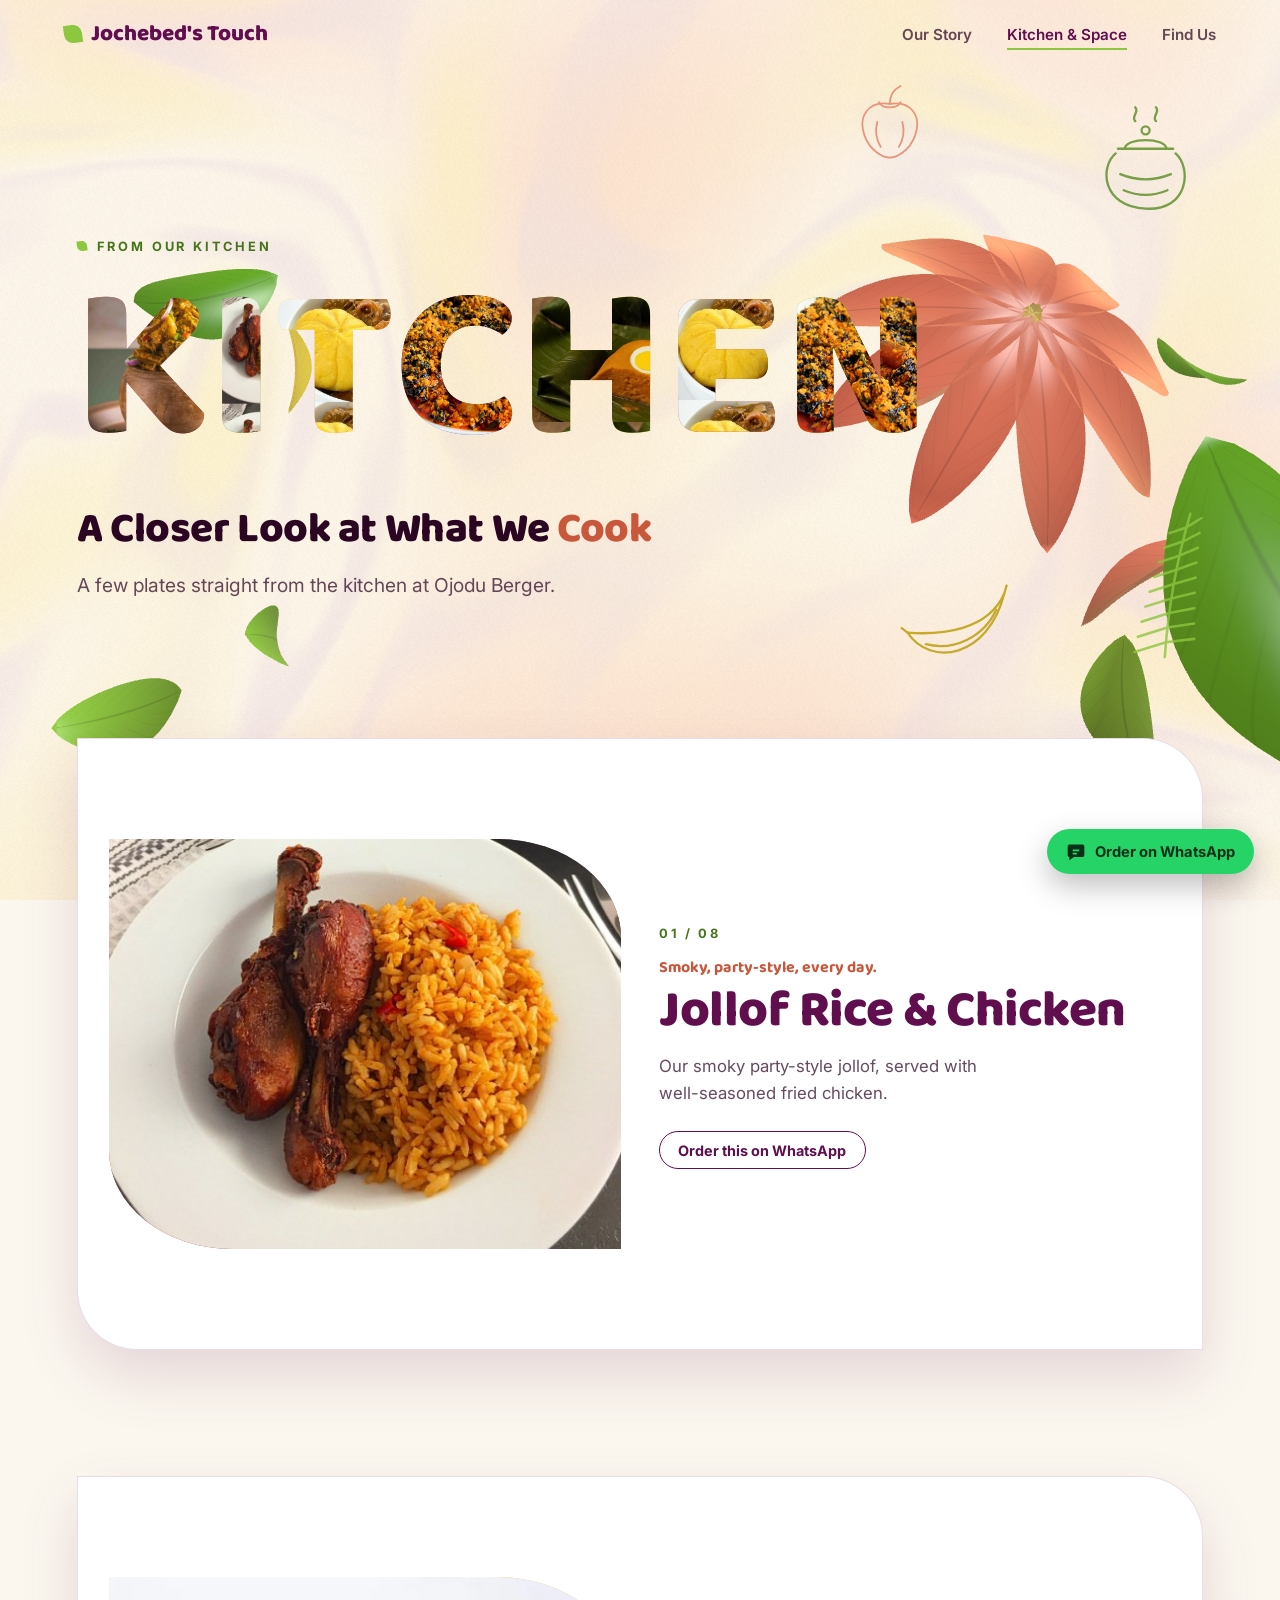
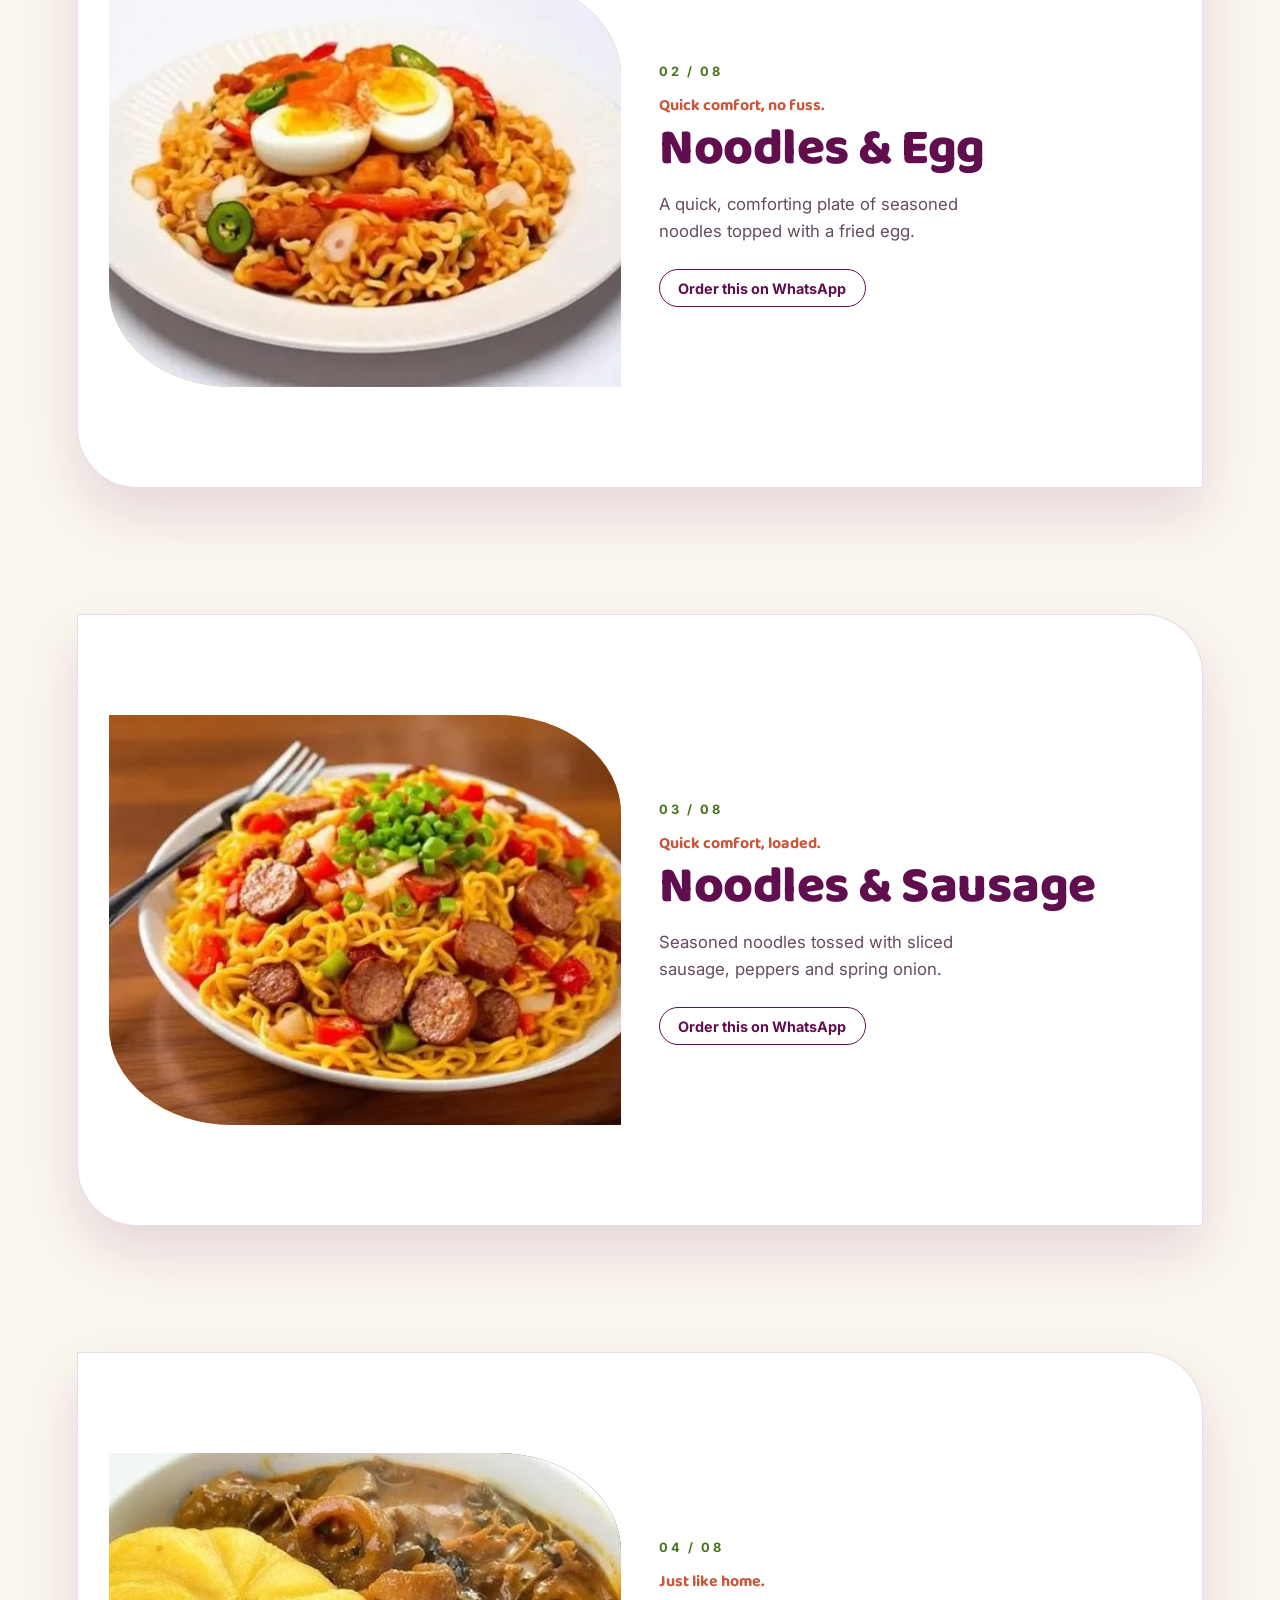
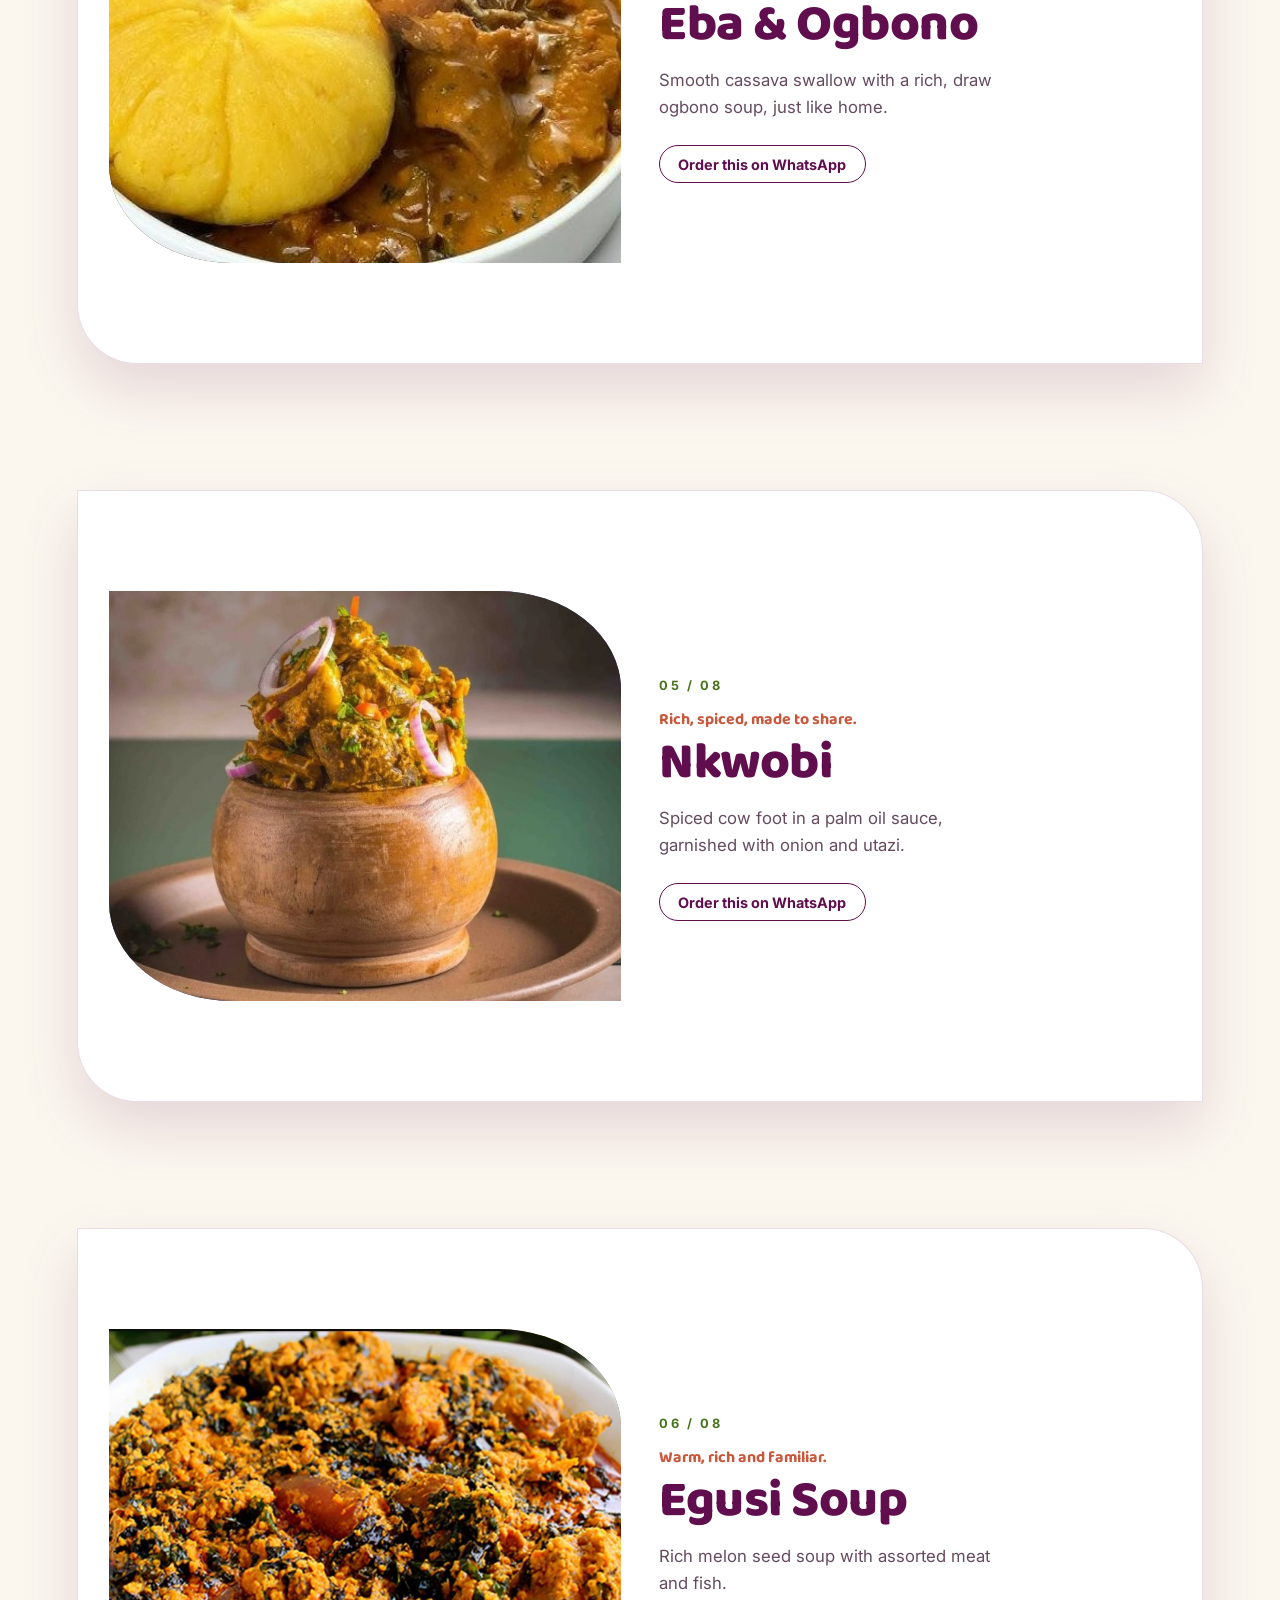
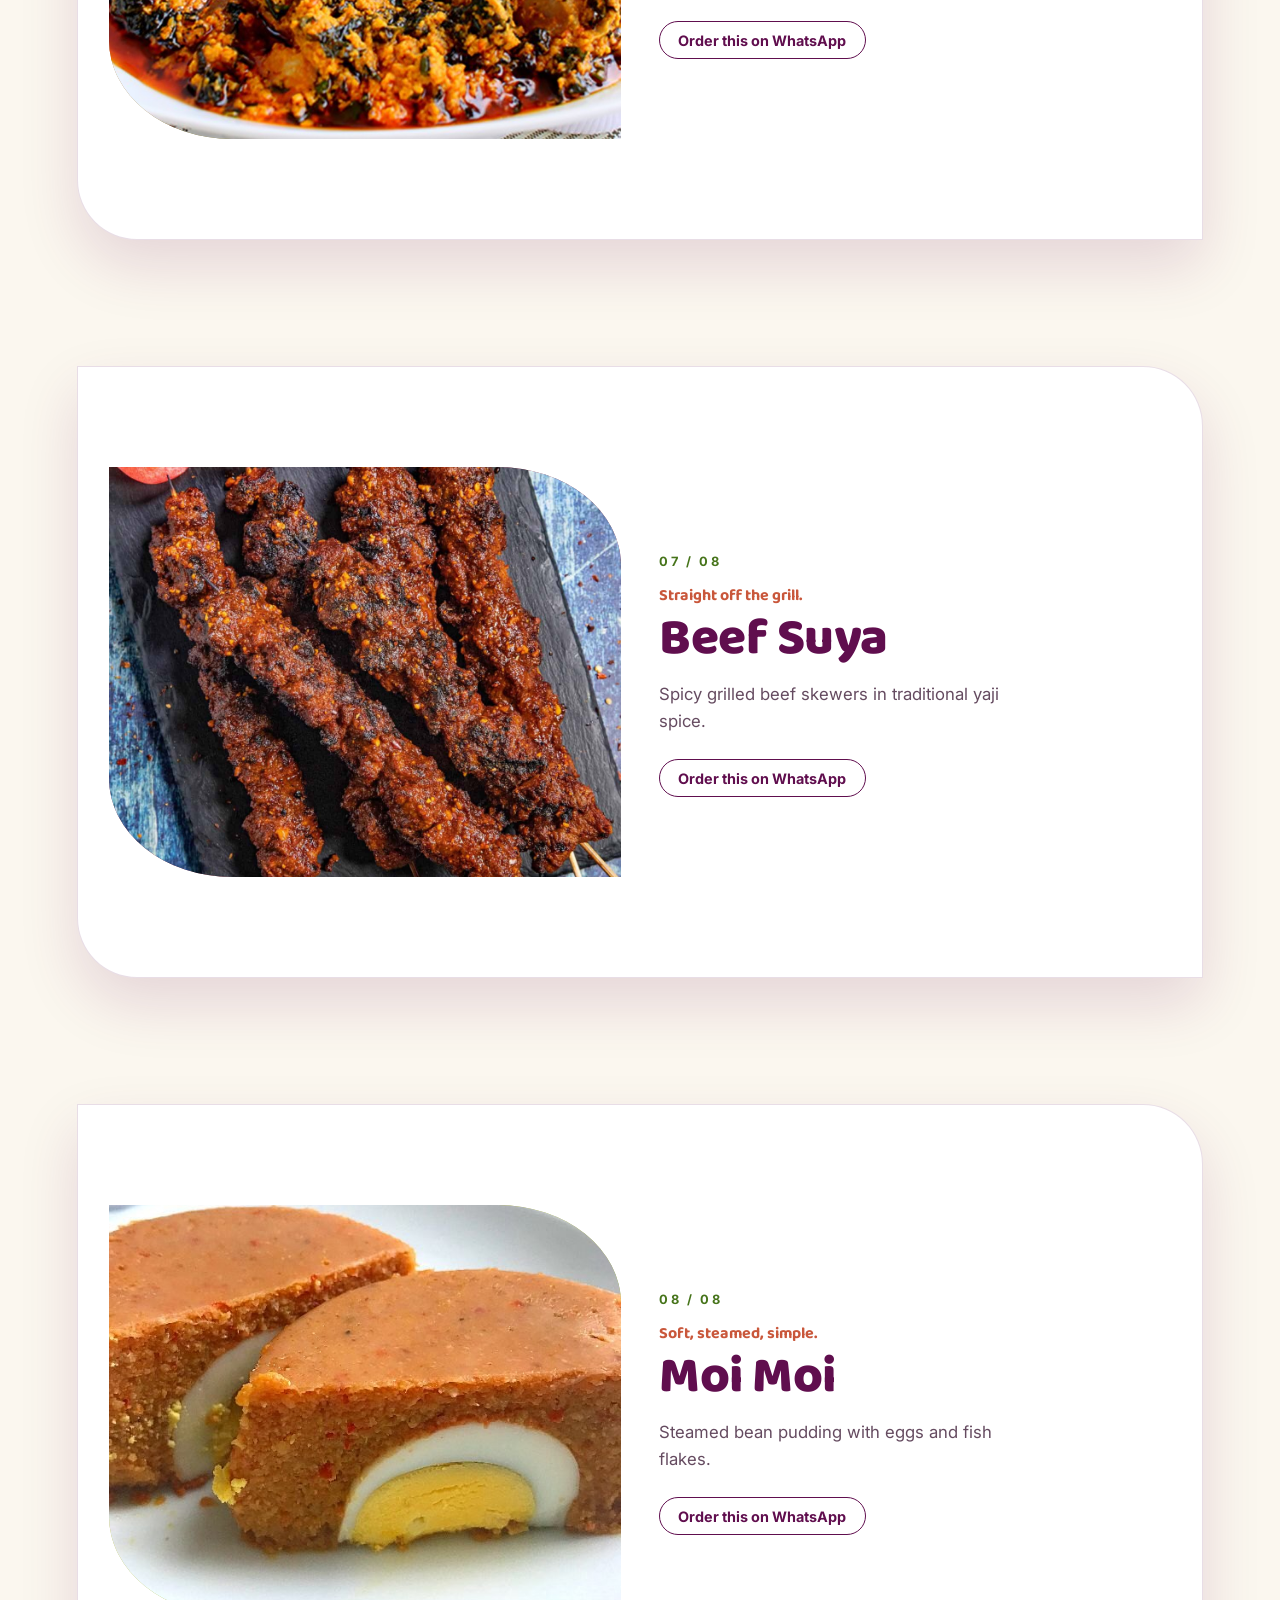
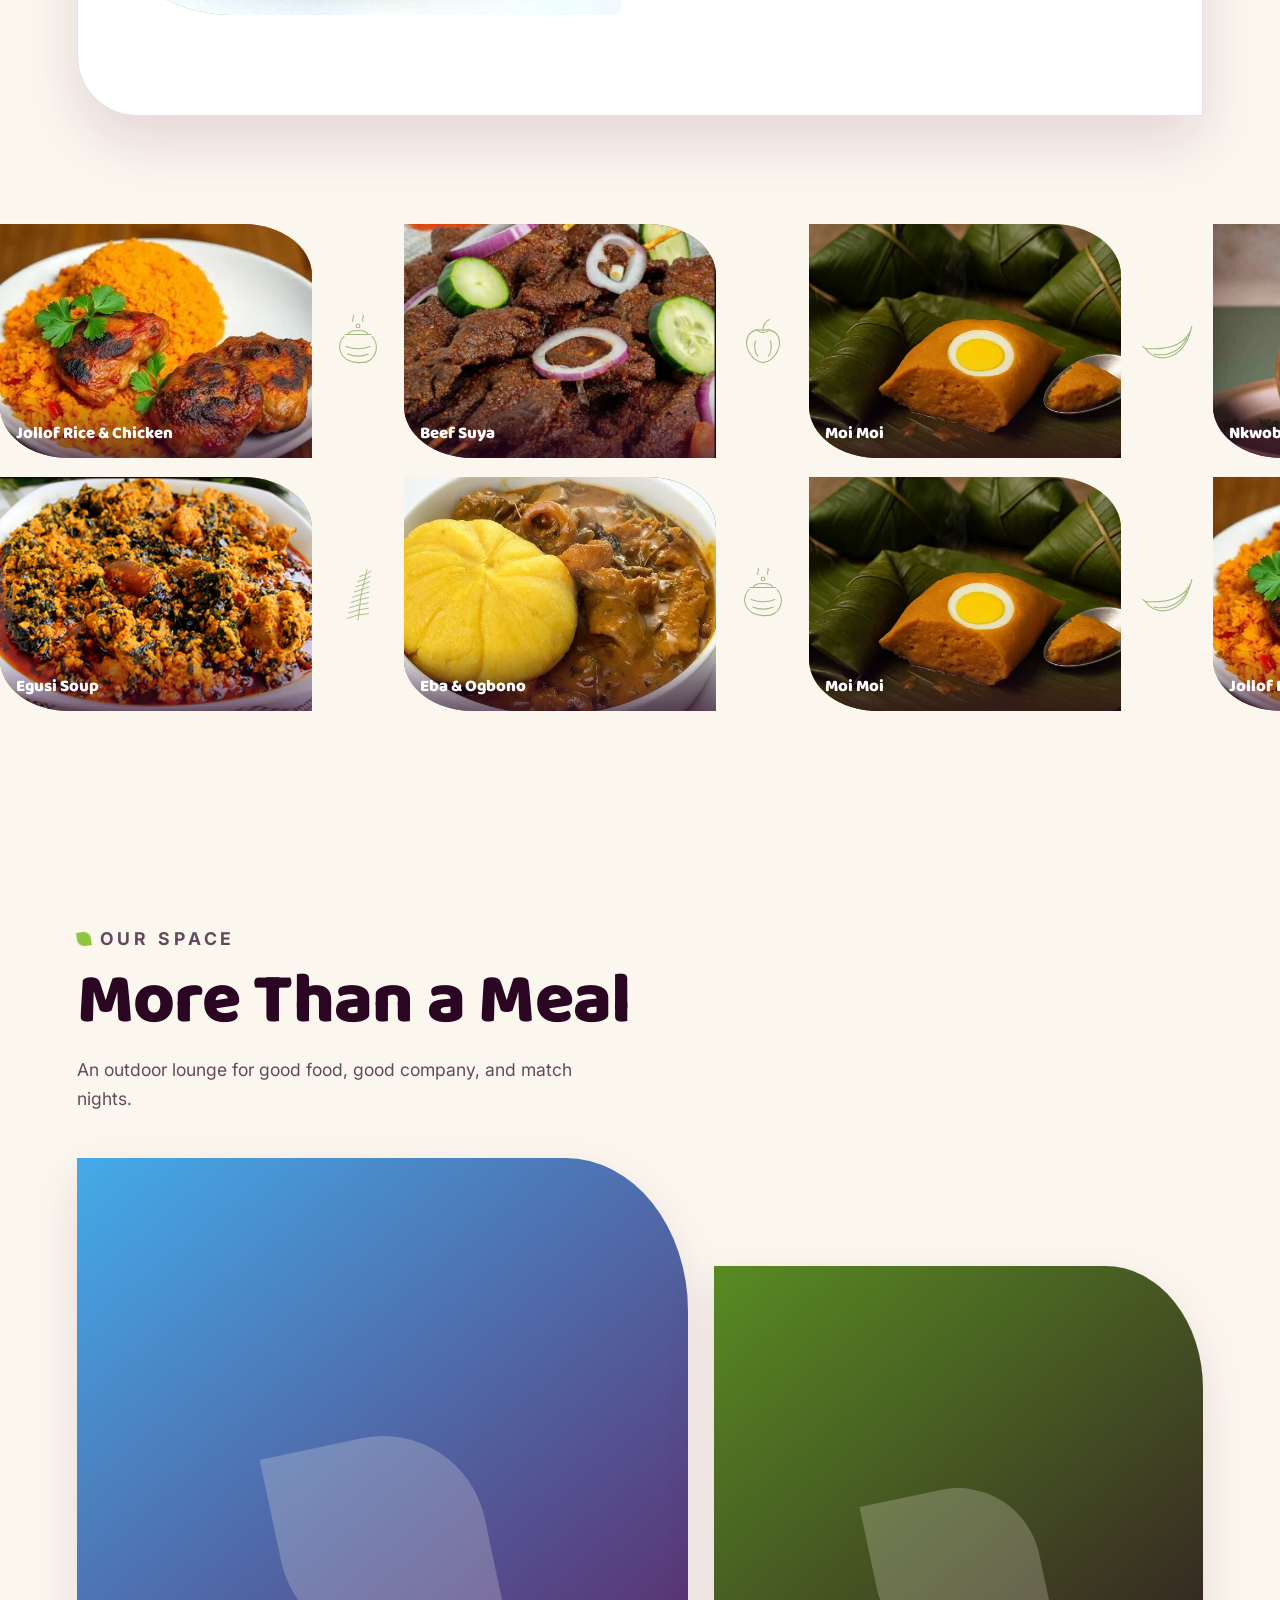
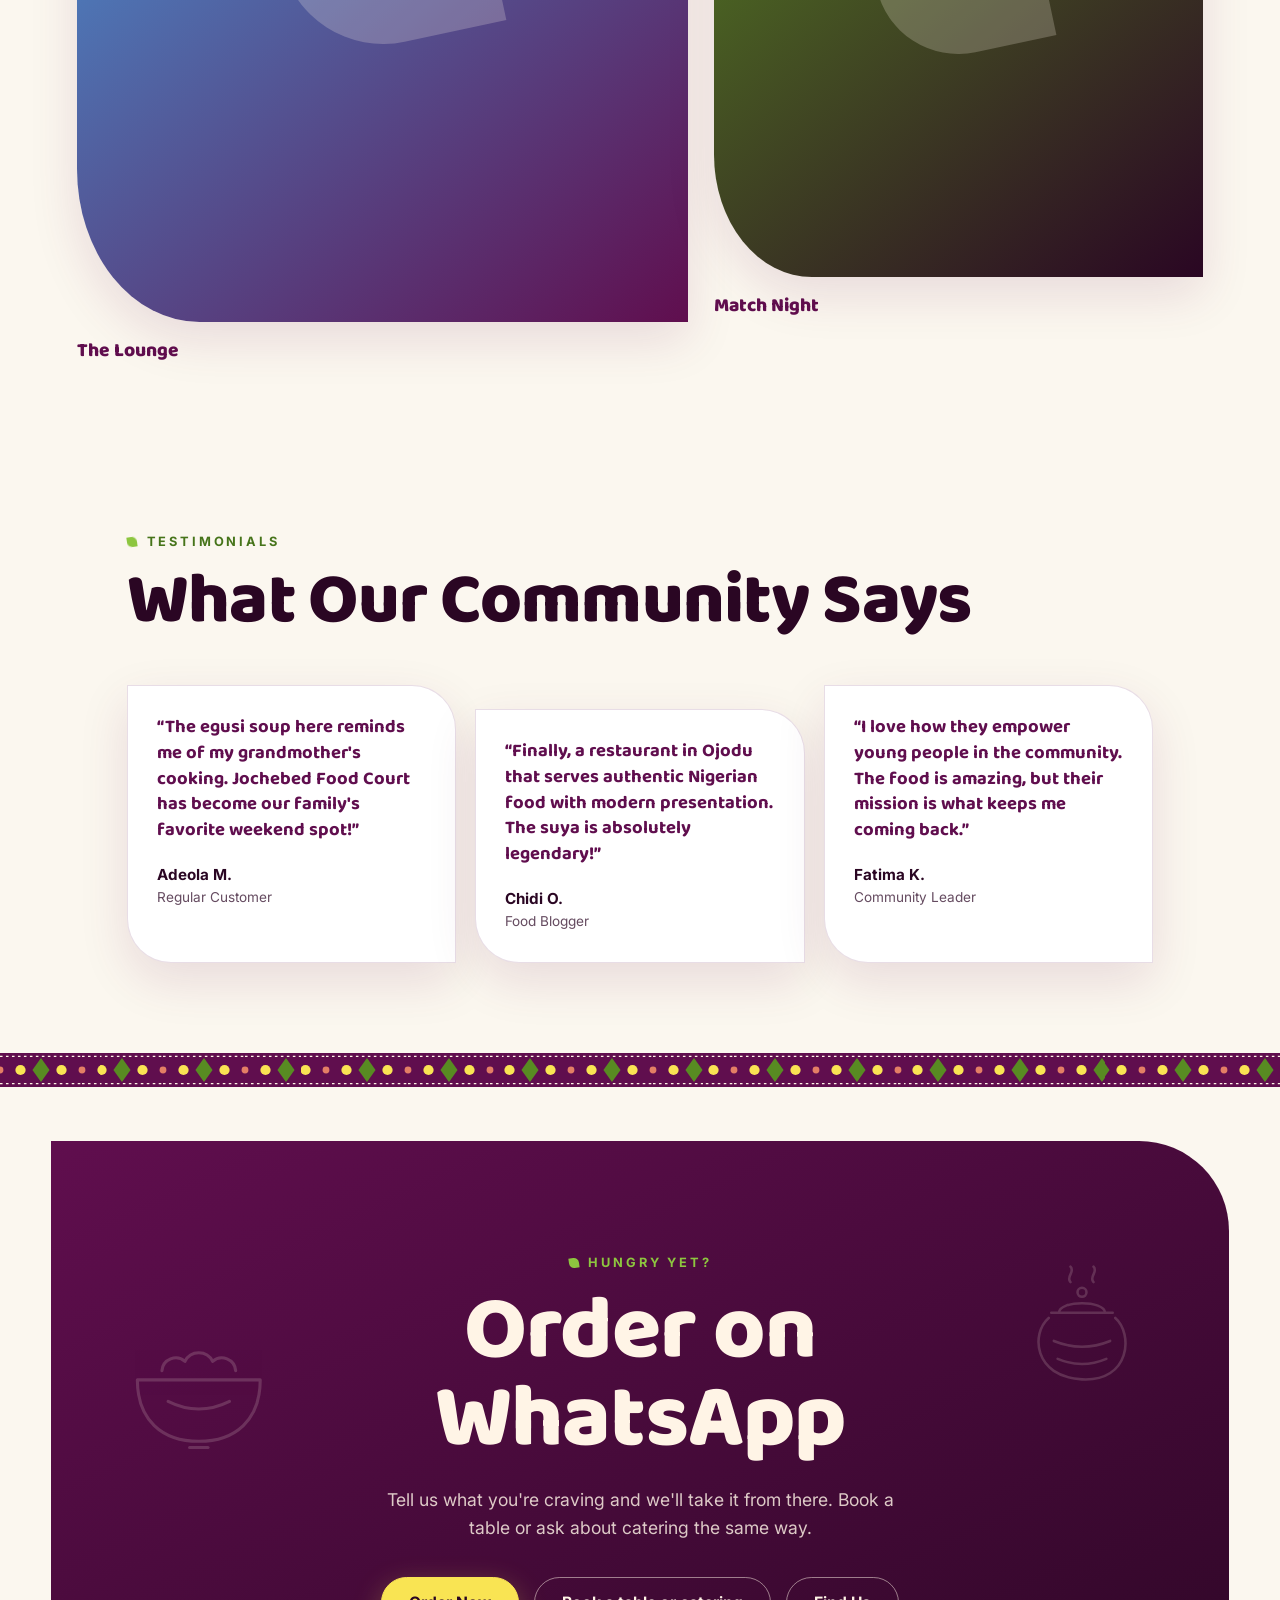
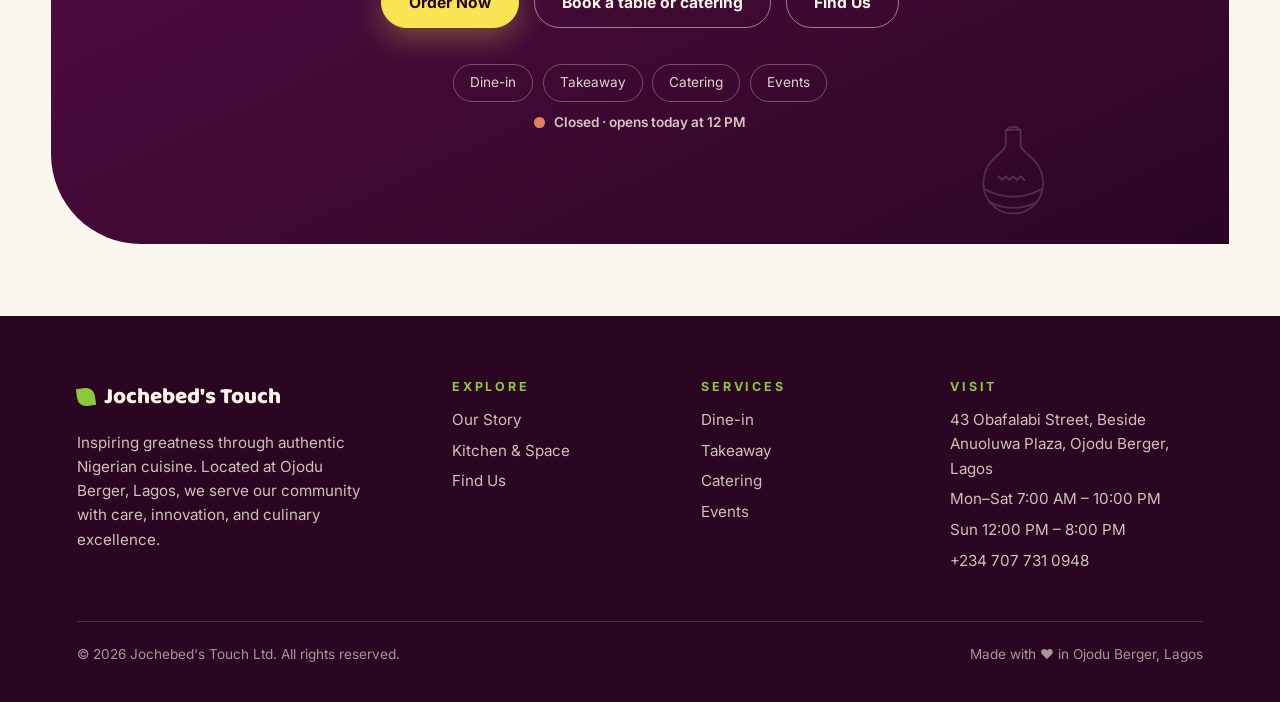
==== commit 64c7ab0e: "image upload Co-authored-by: Cipher-PR <effortafter04@gmail.com> Co-authored-by: Claude <noreply@an" ====
--- a/kitchen.html
+++ b/kitchen.html
@@ -59,45 +59,50 @@
 
 <section class="stack" data-palette="2" aria-label="Dishes">
 <article class="dish" style="--i:0">
-  <div class="dish__img leaf-frame ph" style="--c1:#E37F65;--c2:#600E4E"><img src="images/dish-jollof-chicken.jpg" alt="Jollof Rice and Chicken" loading="lazy" decoding="async" onerror="this.remove()"></div>
-  <div class="dish__body"><span class="dish__no">01 / 07</span><p class="dish__tag">Smoky, party-style, every day.</p><h3>Jollof Rice &amp; Chicken</h3><p class="d">Our smoky party-style jollof, served with well-seasoned fried chicken.</p>
+  <div class="dish__img leaf-frame ph" style="--c1:#E37F65;--c2:#600E4E"><img src="images/dish-jollof-1.jpg" alt="Jollof Rice and Chicken" loading="lazy" decoding="async" onerror="this.remove()"></div>
+  <div class="dish__body"><span class="dish__no">01 / 08</span><p class="dish__tag">Smoky, party-style, every day.</p><h3>Jollof Rice &amp; Chicken</h3><p class="d">Our smoky party-style jollof, served with well-seasoned fried chicken.</p>
   <a class="btn btn--ghost btn--sm" data-magnetic target="_blank" rel="noopener" href="https://wa.me/2347077310948?text=Hi%20Jochebed%27s%20Touch%2C%20I%27d%20like%20to%20order%20the%20Jollof%20Rice%20%26%20Chicken">Order this on WhatsApp</a></div>
 </article>
 <article class="dish" style="--i:1">
   <div class="dish__img leaf-frame ph" style="--c1:#F9E453;--c2:#E37F65"><img src="images/dish-noodles-egg.jpg" alt="Noodles and Egg" loading="lazy" decoding="async" onerror="this.remove()"></div>
-  <div class="dish__body"><span class="dish__no">02 / 07</span><p class="dish__tag">Quick comfort, no fuss.</p><h3>Noodles &amp; Egg</h3><p class="d">A quick, comforting plate of seasoned noodles topped with a fried egg.</p>
+  <div class="dish__body"><span class="dish__no">02 / 08</span><p class="dish__tag">Quick comfort, no fuss.</p><h3>Noodles &amp; Egg</h3><p class="d">A quick, comforting plate of seasoned noodles topped with a fried egg.</p>
   <a class="btn btn--ghost btn--sm" data-magnetic target="_blank" rel="noopener" href="https://wa.me/2347077310948?text=Hi%20Jochebed%27s%20Touch%2C%20I%27d%20like%20to%20order%20the%20Noodles%20%26%20Egg">Order this on WhatsApp</a></div>
 </article>
 <article class="dish" style="--i:2">
+  <div class="dish__img leaf-frame ph" style="--c1:#E37F65;--c2:#F9E453"><img src="images/dish-noodles-sausage.jpg" alt="Noodles and Sausage" loading="lazy" decoding="async" onerror="this.remove()"></div>
+  <div class="dish__body"><span class="dish__no">03 / 08</span><p class="dish__tag">Quick comfort, loaded.</p><h3>Noodles &amp; Sausage</h3><p class="d">Seasoned noodles tossed with sliced sausage, peppers and spring onion.</p>
+  <a class="btn btn--ghost btn--sm" data-magnetic target="_blank" rel="noopener" href="https://wa.me/2347077310948?text=Hi%20Jochebed%27s%20Touch%2C%20I%27d%20like%20to%20order%20the%20Noodles%20%26%20Sausage">Order this on WhatsApp</a></div>
+</article>
+<article class="dish" style="--i:3">
   <div class="dish__img leaf-frame ph" style="--c1:#588B22;--c2:#2a0623"><img src="images/dish-eba-ogbono.jpg" alt="Eba and Ogbono" loading="lazy" decoding="async" onerror="this.remove()"></div>
-  <div class="dish__body"><span class="dish__no">03 / 07</span><p class="dish__tag">Just like home.</p><h3>Eba &amp; Ogbono</h3><p class="d">Smooth cassava swallow with a rich, draw ogbono soup, just like home.</p>
+  <div class="dish__body"><span class="dish__no">04 / 08</span><p class="dish__tag">Just like home.</p><h3>Eba &amp; Ogbono</h3><p class="d">Smooth cassava swallow with a rich, draw ogbono soup, just like home.</p>
   <a class="btn btn--ghost btn--sm" data-magnetic target="_blank" rel="noopener" href="https://wa.me/2347077310948?text=Hi%20Jochebed%27s%20Touch%2C%20I%27d%20like%20to%20order%20the%20Eba%20%26%20Ogbono">Order this on WhatsApp</a></div>
 </article>
-<article class="dish" style="--i:3">
+<article class="dish" style="--i:4">
   <div class="dish__img leaf-frame ph" style="--c1:#44ABEA;--c2:#600E4E"><img src="images/dish-nkwobi.jpg" alt="Nkwobi" loading="lazy" decoding="async" onerror="this.remove()"></div>
-  <div class="dish__body"><span class="dish__no">04 / 07</span><p class="dish__tag">Rich, spiced, made to share.</p><h3>Nkwobi</h3><p class="d">Spiced cow foot in a palm oil sauce, garnished with onion and utazi.</p>
+  <div class="dish__body"><span class="dish__no">05 / 08</span><p class="dish__tag">Rich, spiced, made to share.</p><h3>Nkwobi</h3><p class="d">Spiced cow foot in a palm oil sauce, garnished with onion and utazi.</p>
   <a class="btn btn--ghost btn--sm" data-magnetic target="_blank" rel="noopener" href="https://wa.me/2347077310948?text=Hi%20Jochebed%27s%20Touch%2C%20I%27d%20like%20to%20order%20the%20Nkwobi">Order this on WhatsApp</a></div>
 </article>
-<article class="dish" style="--i:4">
-  <div class="dish__img leaf-frame ph" style="--c1:#E37F65;--c2:#588B22"><img src="images/dish-egusi.jpg" alt="Egusi Soup" loading="lazy" decoding="async" onerror="this.onerror=function(){this.remove()};this.src='https://images.unsplash.com/photo-1763048443535-1243379234e2?w=900&h=720&fit=crop'"></div>
-  <div class="dish__body"><span class="dish__no">05 / 07</span><p class="dish__tag">Warm, rich and familiar.</p><h3>Egusi Soup</h3><p class="d">Rich melon seed soup with assorted meat and fish.</p>
+<article class="dish" style="--i:5">
+  <div class="dish__img leaf-frame ph" style="--c1:#E37F65;--c2:#588B22"><img src="images/dish-egusi-2.jpg" alt="Egusi Soup" loading="lazy" decoding="async" onerror="this.remove()"></div>
+  <div class="dish__body"><span class="dish__no">06 / 08</span><p class="dish__tag">Warm, rich and familiar.</p><h3>Egusi Soup</h3><p class="d">Rich melon seed soup with assorted meat and fish.</p>
   <a class="btn btn--ghost btn--sm" data-magnetic target="_blank" rel="noopener" href="https://wa.me/2347077310948?text=Hi%20Jochebed%27s%20Touch%2C%20I%27d%20like%20to%20order%20the%20Egusi%20Soup">Order this on WhatsApp</a></div>
 </article>
-<article class="dish" style="--i:5">
-  <div class="dish__img leaf-frame ph" style="--c1:#600E4E;--c2:#E37F65"><img src="images/dish-suya.jpg" alt="Beef Suya" loading="lazy" decoding="async" onerror="this.onerror=function(){this.remove()};this.src='https://images.unsplash.com/photo-1529006557810-274b9b2fc783?w=900&h=720&fit=crop'"></div>
-  <div class="dish__body"><span class="dish__no">06 / 07</span><p class="dish__tag">Straight off the grill.</p><h3>Beef Suya</h3><p class="d">Spicy grilled beef skewers in traditional yaji spice.</p>
+<article class="dish" style="--i:6">
+  <div class="dish__img leaf-frame ph" style="--c1:#600E4E;--c2:#E37F65"><img src="images/dish-suya-2.jpg" alt="Beef Suya" loading="lazy" decoding="async" onerror="this.remove()"></div>
+  <div class="dish__body"><span class="dish__no">07 / 08</span><p class="dish__tag">Straight off the grill.</p><h3>Beef Suya</h3><p class="d">Spicy grilled beef skewers in traditional yaji spice.</p>
   <a class="btn btn--ghost btn--sm" data-magnetic target="_blank" rel="noopener" href="https://wa.me/2347077310948?text=Hi%20Jochebed%27s%20Touch%2C%20I%27d%20like%20to%20order%20the%20Beef%20Suya">Order this on WhatsApp</a></div>
 </article>
-<article class="dish" style="--i:6">
-  <div class="dish__img leaf-frame ph" style="--c1:#F9E453;--c2:#588B22"><img src="images/dish-moi-moi.jpg" alt="Moi Moi" loading="lazy" decoding="async" onerror="this.onerror=function(){this.remove()};this.src='https://images.unsplash.com/photo-1603088549196-5924751d6c7a?w=900&h=720&fit=crop'"></div>
-  <div class="dish__body"><span class="dish__no">07 / 07</span><p class="dish__tag">Soft, steamed, simple.</p><h3>Moi Moi</h3><p class="d">Steamed bean pudding with eggs and fish flakes.</p>
+<article class="dish" style="--i:7">
+  <div class="dish__img leaf-frame ph" style="--c1:#F9E453;--c2:#588B22"><img src="images/dish-moimoi-2.jpg" alt="Moi Moi" loading="lazy" decoding="async" onerror="this.remove()"></div>
+  <div class="dish__body"><span class="dish__no">08 / 08</span><p class="dish__tag">Soft, steamed, simple.</p><h3>Moi Moi</h3><p class="d">Steamed bean pudding with eggs and fish flakes.</p>
   <a class="btn btn--ghost btn--sm" data-magnetic target="_blank" rel="noopener" href="https://wa.me/2347077310948?text=Hi%20Jochebed%27s%20Touch%2C%20I%27d%20like%20to%20order%20the%20Moi%20Moi">Order this on WhatsApp</a></div>
 </article>
 </section>
 
 <section class="bands" data-palette="2" aria-label="Photos from the kitchen">
-<div class="band"><div class="band__in"><figure class="pcard leaf-frame ph" style="--c1:#E37F65;--c2:#600E4E"><img src="images/dish-jollof-chicken.jpg" alt="Jollof Rice and Chicken" loading="lazy" decoding="async" onerror="this.remove()"><figcaption>Jollof Rice &amp; Chicken</figcaption></figure><svg class="doodle pdd" viewBox="0 0 100 100" aria-hidden="true" ><use href="#d-pot"/></svg><figure class="pcard leaf-frame ph" style="--c1:#44ABEA;--c2:#600E4E"><img src="images/dish-nkwobi.jpg" alt="Nkwobi" loading="lazy" decoding="async" onerror="this.remove()"><figcaption>Nkwobi</figcaption></figure><svg class="doodle pdd" viewBox="0 0 100 100" aria-hidden="true" ><use href="#d-calabash"/></svg><figure class="pcard leaf-frame ph" style="--c1:#F9E453;--c2:#588B22"><img src="images/dish-moi-moi.jpg" alt="Moi Moi" loading="lazy" decoding="async" onerror="this.onerror=function(){this.remove()};this.src='https://images.unsplash.com/photo-1603088549196-5924751d6c7a?w=900&h=720&fit=crop'"><figcaption>Moi Moi</figcaption></figure><svg class="doodle pdd" viewBox="0 0 100 100" aria-hidden="true" ><use href="#d-mortar"/></svg><figure class="pcard leaf-frame ph" style="--c1:#F9E453;--c2:#E37F65"><img src="images/dish-noodles-egg.jpg" alt="Noodles and Egg" loading="lazy" decoding="async" onerror="this.remove()"><figcaption>Noodles &amp; Egg</figcaption></figure><svg class="doodle pdd" viewBox="0 0 100 100" aria-hidden="true" ><use href="#d-pepper"/></svg><figure class="pcard leaf-frame ph" style="--c1:#588B22;--c2:#2a0623"><img src="images/space-matchnight.jpg" alt="Match Night" loading="lazy" decoding="async" onerror="this.remove()"><figcaption>Match Night</figcaption></figure><svg class="doodle pdd" viewBox="0 0 100 100" aria-hidden="true" ><use href="#d-pot"/></svg><figure class="pcard leaf-frame ph" style="--c1:#E37F65;--c2:#588B22"><img src="images/dish-egusi.jpg" alt="Egusi Soup" loading="lazy" decoding="async" onerror="this.onerror=function(){this.remove()};this.src='https://images.unsplash.com/photo-1763048443535-1243379234e2?w=900&h=720&fit=crop'"><figcaption>Egusi Soup</figcaption></figure><svg class="doodle pdd" viewBox="0 0 100 100" aria-hidden="true" ><use href="#d-kola"/></svg><figure class="pcard leaf-frame ph" style="--c1:#588B22;--c2:#2a0623"><img src="images/dish-eba-ogbono.jpg" alt="Eba and Ogbono" loading="lazy" decoding="async" onerror="this.remove()"><figcaption>Eba &amp; Ogbono</figcaption></figure><svg class="doodle pdd" viewBox="0 0 100 100" aria-hidden="true" ><use href="#d-plantain"/></svg><figure class="pcard leaf-frame ph" style="--c1:#44ABEA;--c2:#600E4E"><img src="images/space-lounge.jpg" alt="The Lounge" loading="lazy" decoding="async" onerror="this.remove()"><figcaption>The Lounge</figcaption></figure><svg class="doodle pdd" viewBox="0 0 100 100" aria-hidden="true" ><use href="#d-fan"/></svg><figure class="pcard leaf-frame ph" style="--c1:#600E4E;--c2:#E37F65"><img src="images/dish-suya.jpg" alt="Beef Suya" loading="lazy" decoding="async" onerror="this.onerror=function(){this.remove()};this.src='https://images.unsplash.com/photo-1529006557810-274b9b2fc783?w=900&h=720&fit=crop'"><figcaption>Beef Suya</figcaption></figure><svg class="doodle pdd" viewBox="0 0 100 100" aria-hidden="true" ><use href="#d-frond"/></svg><figure class="pcard leaf-frame ph" style="--c1:#E37F65;--c2:#600E4E"><img src="images/dish-jollof-chicken.jpg" alt="Jollof Rice and Chicken" loading="lazy" decoding="async" onerror="this.remove()"><figcaption>Jollof Rice &amp; Chicken</figcaption></figure><svg class="doodle pdd" viewBox="0 0 100 100" aria-hidden="true" ><use href="#d-pot"/></svg><figure class="pcard leaf-frame ph" style="--c1:#44ABEA;--c2:#600E4E"><img src="images/dish-nkwobi.jpg" alt="Nkwobi" loading="lazy" decoding="async" onerror="this.remove()"><figcaption>Nkwobi</figcaption></figure><svg class="doodle pdd" viewBox="0 0 100 100" aria-hidden="true" ><use href="#d-calabash"/></svg><figure class="pcard leaf-frame ph" style="--c1:#F9E453;--c2:#588B22"><img src="images/dish-moi-moi.jpg" alt="Moi Moi" loading="lazy" decoding="async" onerror="this.onerror=function(){this.remove()};this.src='https://images.unsplash.com/photo-1603088549196-5924751d6c7a?w=900&h=720&fit=crop'"><figcaption>Moi Moi</figcaption></figure><svg class="doodle pdd" viewBox="0 0 100 100" aria-hidden="true" ><use href="#d-mortar"/></svg><figure class="pcard leaf-frame ph" style="--c1:#F9E453;--c2:#E37F65"><img src="images/dish-noodles-egg.jpg" alt="Noodles and Egg" loading="lazy" decoding="async" onerror="this.remove()"><figcaption>Noodles &amp; Egg</figcaption></figure><svg class="doodle pdd" viewBox="0 0 100 100" aria-hidden="true" ><use href="#d-pepper"/></svg><figure class="pcard leaf-frame ph" style="--c1:#588B22;--c2:#2a0623"><img src="images/space-matchnight.jpg" alt="Match Night" loading="lazy" decoding="async" onerror="this.remove()"><figcaption>Match Night</figcaption></figure><svg class="doodle pdd" viewBox="0 0 100 100" aria-hidden="true" ><use href="#d-pot"/></svg><figure class="pcard leaf-frame ph" style="--c1:#E37F65;--c2:#588B22"><img src="images/dish-egusi.jpg" alt="Egusi Soup" loading="lazy" decoding="async" onerror="this.onerror=function(){this.remove()};this.src='https://images.unsplash.com/photo-1763048443535-1243379234e2?w=900&h=720&fit=crop'"><figcaption>Egusi Soup</figcaption></figure><svg class="doodle pdd" viewBox="0 0 100 100" aria-hidden="true" ><use href="#d-kola"/></svg><figure class="pcard leaf-frame ph" style="--c1:#588B22;--c2:#2a0623"><img src="images/dish-eba-ogbono.jpg" alt="Eba and Ogbono" loading="lazy" decoding="async" onerror="this.remove()"><figcaption>Eba &amp; Ogbono</figcaption></figure><svg class="doodle pdd" viewBox="0 0 100 100" aria-hidden="true" ><use href="#d-plantain"/></svg><figure class="pcard leaf-frame ph" style="--c1:#44ABEA;--c2:#600E4E"><img src="images/space-lounge.jpg" alt="The Lounge" loading="lazy" decoding="async" onerror="this.remove()"><figcaption>The Lounge</figcaption></figure><svg class="doodle pdd" viewBox="0 0 100 100" aria-hidden="true" ><use href="#d-fan"/></svg><figure class="pcard leaf-frame ph" style="--c1:#600E4E;--c2:#E37F65"><img src="images/dish-suya.jpg" alt="Beef Suya" loading="lazy" decoding="async" onerror="this.onerror=function(){this.remove()};this.src='https://images.unsplash.com/photo-1529006557810-274b9b2fc783?w=900&h=720&fit=crop'"><figcaption>Beef Suya</figcaption></figure><svg class="doodle pdd" viewBox="0 0 100 100" aria-hidden="true" ><use href="#d-frond"/></svg></div></div>
-<div class="band band--rev"><div class="band__in"><figure class="pcard leaf-frame ph" style="--c1:#600E4E;--c2:#E37F65"><img src="images/dish-suya.jpg" alt="Beef Suya" loading="lazy" decoding="async" onerror="this.onerror=function(){this.remove()};this.src='https://images.unsplash.com/photo-1529006557810-274b9b2fc783?w=900&h=720&fit=crop'"><figcaption>Beef Suya</figcaption></figure><svg class="doodle pdd" viewBox="0 0 100 100" aria-hidden="true" ><use href="#d-frond"/></svg><figure class="pcard leaf-frame ph" style="--c1:#588B22;--c2:#2a0623"><img src="images/space-matchnight.jpg" alt="Match Night" loading="lazy" decoding="async" onerror="this.remove()"><figcaption>Match Night</figcaption></figure><svg class="doodle pdd" viewBox="0 0 100 100" aria-hidden="true" ><use href="#d-pot"/></svg><figure class="pcard leaf-frame ph" style="--c1:#588B22;--c2:#2a0623"><img src="images/dish-eba-ogbono.jpg" alt="Eba and Ogbono" loading="lazy" decoding="async" onerror="this.remove()"><figcaption>Eba &amp; Ogbono</figcaption></figure><svg class="doodle pdd" viewBox="0 0 100 100" aria-hidden="true" ><use href="#d-plantain"/></svg><figure class="pcard leaf-frame ph" style="--c1:#44ABEA;--c2:#600E4E"><img src="images/space-lounge.jpg" alt="The Lounge" loading="lazy" decoding="async" onerror="this.remove()"><figcaption>The Lounge</figcaption></figure><svg class="doodle pdd" viewBox="0 0 100 100" aria-hidden="true" ><use href="#d-fan"/></svg><figure class="pcard leaf-frame ph" style="--c1:#E37F65;--c2:#600E4E"><img src="images/dish-jollof-chicken.jpg" alt="Jollof Rice and Chicken" loading="lazy" decoding="async" onerror="this.remove()"><figcaption>Jollof Rice &amp; Chicken</figcaption></figure><svg class="doodle pdd" viewBox="0 0 100 100" aria-hidden="true" ><use href="#d-pot"/></svg><figure class="pcard leaf-frame ph" style="--c1:#E37F65;--c2:#588B22"><img src="images/dish-egusi.jpg" alt="Egusi Soup" loading="lazy" decoding="async" onerror="this.onerror=function(){this.remove()};this.src='https://images.unsplash.com/photo-1763048443535-1243379234e2?w=900&h=720&fit=crop'"><figcaption>Egusi Soup</figcaption></figure><svg class="doodle pdd" viewBox="0 0 100 100" aria-hidden="true" ><use href="#d-kola"/></svg><figure class="pcard leaf-frame ph" style="--c1:#F9E453;--c2:#E37F65"><img src="images/dish-noodles-egg.jpg" alt="Noodles and Egg" loading="lazy" decoding="async" onerror="this.remove()"><figcaption>Noodles &amp; Egg</figcaption></figure><svg class="doodle pdd" viewBox="0 0 100 100" aria-hidden="true" ><use href="#d-pepper"/></svg><figure class="pcard leaf-frame ph" style="--c1:#F9E453;--c2:#588B22"><img src="images/dish-moi-moi.jpg" alt="Moi Moi" loading="lazy" decoding="async" onerror="this.onerror=function(){this.remove()};this.src='https://images.unsplash.com/photo-1603088549196-5924751d6c7a?w=900&h=720&fit=crop'"><figcaption>Moi Moi</figcaption></figure><svg class="doodle pdd" viewBox="0 0 100 100" aria-hidden="true" ><use href="#d-mortar"/></svg><figure class="pcard leaf-frame ph" style="--c1:#44ABEA;--c2:#600E4E"><img src="images/dish-nkwobi.jpg" alt="Nkwobi" loading="lazy" decoding="async" onerror="this.remove()"><figcaption>Nkwobi</figcaption></figure><svg class="doodle pdd" viewBox="0 0 100 100" aria-hidden="true" ><use href="#d-calabash"/></svg><figure class="pcard leaf-frame ph" style="--c1:#600E4E;--c2:#E37F65"><img src="images/dish-suya.jpg" alt="Beef Suya" loading="lazy" decoding="async" onerror="this.onerror=function(){this.remove()};this.src='https://images.unsplash.com/photo-1529006557810-274b9b2fc783?w=900&h=720&fit=crop'"><figcaption>Beef Suya</figcaption></figure><svg class="doodle pdd" viewBox="0 0 100 100" aria-hidden="true" ><use href="#d-frond"/></svg><figure class="pcard leaf-frame ph" style="--c1:#588B22;--c2:#2a0623"><img src="images/space-matchnight.jpg" alt="Match Night" loading="lazy" decoding="async" onerror="this.remove()"><figcaption>Match Night</figcaption></figure><svg class="doodle pdd" viewBox="0 0 100 100" aria-hidden="true" ><use href="#d-pot"/></svg><figure class="pcard leaf-frame ph" style="--c1:#588B22;--c2:#2a0623"><img src="images/dish-eba-ogbono.jpg" alt="Eba and Ogbono" loading="lazy" decoding="async" onerror="this.remove()"><figcaption>Eba &amp; Ogbono</figcaption></figure><svg class="doodle pdd" viewBox="0 0 100 100" aria-hidden="true" ><use href="#d-plantain"/></svg><figure class="pcard leaf-frame ph" style="--c1:#44ABEA;--c2:#600E4E"><img src="images/space-lounge.jpg" alt="The Lounge" loading="lazy" decoding="async" onerror="this.remove()"><figcaption>The Lounge</figcaption></figure><svg class="doodle pdd" viewBox="0 0 100 100" aria-hidden="true" ><use href="#d-fan"/></svg><figure class="pcard leaf-frame ph" style="--c1:#E37F65;--c2:#600E4E"><img src="images/dish-jollof-chicken.jpg" alt="Jollof Rice and Chicken" loading="lazy" decoding="async" onerror="this.remove()"><figcaption>Jollof Rice &amp; Chicken</figcaption></figure><svg class="doodle pdd" viewBox="0 0 100 100" aria-hidden="true" ><use href="#d-pot"/></svg><figure class="pcard leaf-frame ph" style="--c1:#E37F65;--c2:#588B22"><img src="images/dish-egusi.jpg" alt="Egusi Soup" loading="lazy" decoding="async" onerror="this.onerror=function(){this.remove()};this.src='https://images.unsplash.com/photo-1763048443535-1243379234e2?w=900&h=720&fit=crop'"><figcaption>Egusi Soup</figcaption></figure><svg class="doodle pdd" viewBox="0 0 100 100" aria-hidden="true" ><use href="#d-kola"/></svg><figure class="pcard leaf-frame ph" style="--c1:#F9E453;--c2:#E37F65"><img src="images/dish-noodles-egg.jpg" alt="Noodles and Egg" loading="lazy" decoding="async" onerror="this.remove()"><figcaption>Noodles &amp; Egg</figcaption></figure><svg class="doodle pdd" viewBox="0 0 100 100" aria-hidden="true" ><use href="#d-pepper"/></svg><figure class="pcard leaf-frame ph" style="--c1:#F9E453;--c2:#588B22"><img src="images/dish-moi-moi.jpg" alt="Moi Moi" loading="lazy" decoding="async" onerror="this.onerror=function(){this.remove()};this.src='https://images.unsplash.com/photo-1603088549196-5924751d6c7a?w=900&h=720&fit=crop'"><figcaption>Moi Moi</figcaption></figure><svg class="doodle pdd" viewBox="0 0 100 100" aria-hidden="true" ><use href="#d-mortar"/></svg><figure class="pcard leaf-frame ph" style="--c1:#44ABEA;--c2:#600E4E"><img src="images/dish-nkwobi.jpg" alt="Nkwobi" loading="lazy" decoding="async" onerror="this.remove()"><figcaption>Nkwobi</figcaption></figure><svg class="doodle pdd" viewBox="0 0 100 100" aria-hidden="true" ><use href="#d-calabash"/></svg></div></div>
+<div class="band"><div class="band__in"><div class="pitem"><figure class="pcard leaf-frame ph" style="--c1:#E37F65;--c2:#600E4E"><img src="images/dish-jollof-2.jpg" alt="Jollof Rice and Chicken" loading="lazy" decoding="async" onerror="var p=this.closest('.pitem');if(p)p.remove()"><figcaption>Jollof Rice &amp; Chicken</figcaption></figure><svg class="doodle pdd" viewBox="0 0 100 100" aria-hidden="true" ><use href="#d-pot"/></svg></div><div class="pitem"><figure class="pcard leaf-frame ph" style="--c1:#600E4E;--c2:#E37F65"><img src="images/dish-suya-1.jpg" alt="Beef Suya" loading="lazy" decoding="async" onerror="var p=this.closest('.pitem');if(p)p.remove()"><figcaption>Beef Suya</figcaption></figure><svg class="doodle pdd" viewBox="0 0 100 100" aria-hidden="true" ><use href="#d-pepper"/></svg></div><div class="pitem"><figure class="pcard leaf-frame ph" style="--c1:#F9E453;--c2:#588B22"><img src="images/dish-moimoi-1.jpg" alt="Moi Moi" loading="lazy" decoding="async" onerror="var p=this.closest('.pitem');if(p)p.remove()"><figcaption>Moi Moi</figcaption></figure><svg class="doodle pdd" viewBox="0 0 100 100" aria-hidden="true" ><use href="#d-plantain"/></svg></div><div class="pitem"><figure class="pcard leaf-frame ph" style="--c1:#44ABEA;--c2:#600E4E"><img src="images/dish-nkwobi.jpg" alt="Nkwobi" loading="lazy" decoding="async" onerror="var p=this.closest('.pitem');if(p)p.remove()"><figcaption>Nkwobi</figcaption></figure><svg class="doodle pdd" viewBox="0 0 100 100" aria-hidden="true" ><use href="#d-calabash"/></svg></div><div class="pitem"><figure class="pcard leaf-frame ph" style="--c1:#44ABEA;--c2:#600E4E"><img src="images/space-lounge.jpg" alt="The Lounge" loading="lazy" decoding="async" onerror="var p=this.closest('.pitem');if(p)p.remove()"><figcaption>The Lounge</figcaption></figure><svg class="doodle pdd" viewBox="0 0 100 100" aria-hidden="true" ><use href="#d-kola"/></svg></div><div class="pitem"><figure class="pcard leaf-frame ph" style="--c1:#E37F65;--c2:#588B22"><img src="images/dish-egusi-2.jpg" alt="Egusi Soup" loading="lazy" decoding="async" onerror="var p=this.closest('.pitem');if(p)p.remove()"><figcaption>Egusi Soup</figcaption></figure><svg class="doodle pdd" viewBox="0 0 100 100" aria-hidden="true" ><use href="#d-frond"/></svg></div><div class="pitem"><figure class="pcard leaf-frame ph" style="--c1:#E37F65;--c2:#F9E453"><img src="images/dish-noodles-sausage.jpg" alt="Noodles and Sausage" loading="lazy" decoding="async" onerror="var p=this.closest('.pitem');if(p)p.remove()"><figcaption>Noodles &amp; Sausage</figcaption></figure><svg class="doodle pdd" viewBox="0 0 100 100" aria-hidden="true" ><use href="#d-mortar"/></svg></div><div class="pitem"><figure class="pcard leaf-frame ph" style="--c1:#588B22;--c2:#2a0623"><img src="images/space-matchnight.jpg" alt="Match Night" loading="lazy" decoding="async" onerror="var p=this.closest('.pitem');if(p)p.remove()"><figcaption>Match Night</figcaption></figure><svg class="doodle pdd" viewBox="0 0 100 100" aria-hidden="true" ><use href="#d-fan"/></svg></div><div class="pitem"><figure class="pcard leaf-frame ph" style="--c1:#588B22;--c2:#2a0623"><img src="images/dish-eba-ogbono.jpg" alt="Eba and Ogbono" loading="lazy" decoding="async" onerror="var p=this.closest('.pitem');if(p)p.remove()"><figcaption>Eba &amp; Ogbono</figcaption></figure><svg class="doodle pdd" viewBox="0 0 100 100" aria-hidden="true" ><use href="#d-pot"/></svg></div><div class="pitem"><figure class="pcard leaf-frame ph" style="--c1:#F9E453;--c2:#E37F65"><img src="images/dish-noodles-egg.jpg" alt="Noodles and Egg" loading="lazy" decoding="async" onerror="var p=this.closest('.pitem');if(p)p.remove()"><figcaption>Noodles &amp; Egg</figcaption></figure><svg class="doodle pdd" viewBox="0 0 100 100" aria-hidden="true" ><use href="#d-pepper"/></svg></div><div class="pitem"><figure class="pcard leaf-frame ph" style="--c1:#E37F65;--c2:#600E4E"><img src="images/dish-jollof-2.jpg" alt="Jollof Rice and Chicken" loading="lazy" decoding="async" onerror="var p=this.closest('.pitem');if(p)p.remove()"><figcaption>Jollof Rice &amp; Chicken</figcaption></figure><svg class="doodle pdd" viewBox="0 0 100 100" aria-hidden="true" ><use href="#d-pot"/></svg></div><div class="pitem"><figure class="pcard leaf-frame ph" style="--c1:#600E4E;--c2:#E37F65"><img src="images/dish-suya-1.jpg" alt="Beef Suya" loading="lazy" decoding="async" onerror="var p=this.closest('.pitem');if(p)p.remove()"><figcaption>Beef Suya</figcaption></figure><svg class="doodle pdd" viewBox="0 0 100 100" aria-hidden="true" ><use href="#d-pepper"/></svg></div><div class="pitem"><figure class="pcard leaf-frame ph" style="--c1:#F9E453;--c2:#588B22"><img src="images/dish-moimoi-1.jpg" alt="Moi Moi" loading="lazy" decoding="async" onerror="var p=this.closest('.pitem');if(p)p.remove()"><figcaption>Moi Moi</figcaption></figure><svg class="doodle pdd" viewBox="0 0 100 100" aria-hidden="true" ><use href="#d-plantain"/></svg></div><div class="pitem"><figure class="pcard leaf-frame ph" style="--c1:#44ABEA;--c2:#600E4E"><img src="images/dish-nkwobi.jpg" alt="Nkwobi" loading="lazy" decoding="async" onerror="var p=this.closest('.pitem');if(p)p.remove()"><figcaption>Nkwobi</figcaption></figure><svg class="doodle pdd" viewBox="0 0 100 100" aria-hidden="true" ><use href="#d-calabash"/></svg></div><div class="pitem"><figure class="pcard leaf-frame ph" style="--c1:#44ABEA;--c2:#600E4E"><img src="images/space-lounge.jpg" alt="The Lounge" loading="lazy" decoding="async" onerror="var p=this.closest('.pitem');if(p)p.remove()"><figcaption>The Lounge</figcaption></figure><svg class="doodle pdd" viewBox="0 0 100 100" aria-hidden="true" ><use href="#d-kola"/></svg></div><div class="pitem"><figure class="pcard leaf-frame ph" style="--c1:#E37F65;--c2:#588B22"><img src="images/dish-egusi-2.jpg" alt="Egusi Soup" loading="lazy" decoding="async" onerror="var p=this.closest('.pitem');if(p)p.remove()"><figcaption>Egusi Soup</figcaption></figure><svg class="doodle pdd" viewBox="0 0 100 100" aria-hidden="true" ><use href="#d-frond"/></svg></div><div class="pitem"><figure class="pcard leaf-frame ph" style="--c1:#E37F65;--c2:#F9E453"><img src="images/dish-noodles-sausage.jpg" alt="Noodles and Sausage" loading="lazy" decoding="async" onerror="var p=this.closest('.pitem');if(p)p.remove()"><figcaption>Noodles &amp; Sausage</figcaption></figure><svg class="doodle pdd" viewBox="0 0 100 100" aria-hidden="true" ><use href="#d-mortar"/></svg></div><div class="pitem"><figure class="pcard leaf-frame ph" style="--c1:#588B22;--c2:#2a0623"><img src="images/space-matchnight.jpg" alt="Match Night" loading="lazy" decoding="async" onerror="var p=this.closest('.pitem');if(p)p.remove()"><figcaption>Match Night</figcaption></figure><svg class="doodle pdd" viewBox="0 0 100 100" aria-hidden="true" ><use href="#d-fan"/></svg></div><div class="pitem"><figure class="pcard leaf-frame ph" style="--c1:#588B22;--c2:#2a0623"><img src="images/dish-eba-ogbono.jpg" alt="Eba and Ogbono" loading="lazy" decoding="async" onerror="var p=this.closest('.pitem');if(p)p.remove()"><figcaption>Eba &amp; Ogbono</figcaption></figure><svg class="doodle pdd" viewBox="0 0 100 100" aria-hidden="true" ><use href="#d-pot"/></svg></div><div class="pitem"><figure class="pcard leaf-frame ph" style="--c1:#F9E453;--c2:#E37F65"><img src="images/dish-noodles-egg.jpg" alt="Noodles and Egg" loading="lazy" decoding="async" onerror="var p=this.closest('.pitem');if(p)p.remove()"><figcaption>Noodles &amp; Egg</figcaption></figure><svg class="doodle pdd" viewBox="0 0 100 100" aria-hidden="true" ><use href="#d-pepper"/></svg></div></div></div>
+<div class="band band--rev"><div class="band__in"><div class="pitem"><figure class="pcard leaf-frame ph" style="--c1:#E37F65;--c2:#588B22"><img src="images/dish-egusi-2.jpg" alt="Egusi Soup" loading="lazy" decoding="async" onerror="var p=this.closest('.pitem');if(p)p.remove()"><figcaption>Egusi Soup</figcaption></figure><svg class="doodle pdd" viewBox="0 0 100 100" aria-hidden="true" ><use href="#d-frond"/></svg></div><div class="pitem"><figure class="pcard leaf-frame ph" style="--c1:#588B22;--c2:#2a0623"><img src="images/dish-eba-ogbono.jpg" alt="Eba and Ogbono" loading="lazy" decoding="async" onerror="var p=this.closest('.pitem');if(p)p.remove()"><figcaption>Eba &amp; Ogbono</figcaption></figure><svg class="doodle pdd" viewBox="0 0 100 100" aria-hidden="true" ><use href="#d-pot"/></svg></div><div class="pitem"><figure class="pcard leaf-frame ph" style="--c1:#F9E453;--c2:#588B22"><img src="images/dish-moimoi-1.jpg" alt="Moi Moi" loading="lazy" decoding="async" onerror="var p=this.closest('.pitem');if(p)p.remove()"><figcaption>Moi Moi</figcaption></figure><svg class="doodle pdd" viewBox="0 0 100 100" aria-hidden="true" ><use href="#d-plantain"/></svg></div><div class="pitem"><figure class="pcard leaf-frame ph" style="--c1:#588B22;--c2:#2a0623"><img src="images/space-matchnight.jpg" alt="Match Night" loading="lazy" decoding="async" onerror="var p=this.closest('.pitem');if(p)p.remove()"><figcaption>Match Night</figcaption></figure><svg class="doodle pdd" viewBox="0 0 100 100" aria-hidden="true" ><use href="#d-fan"/></svg></div><div class="pitem"><figure class="pcard leaf-frame ph" style="--c1:#E37F65;--c2:#600E4E"><img src="images/dish-jollof-2.jpg" alt="Jollof Rice and Chicken" loading="lazy" decoding="async" onerror="var p=this.closest('.pitem');if(p)p.remove()"><figcaption>Jollof Rice &amp; Chicken</figcaption></figure><svg class="doodle pdd" viewBox="0 0 100 100" aria-hidden="true" ><use href="#d-pot"/></svg></div><div class="pitem"><figure class="pcard leaf-frame ph" style="--c1:#F9E453;--c2:#E37F65"><img src="images/dish-noodles-egg.jpg" alt="Noodles and Egg" loading="lazy" decoding="async" onerror="var p=this.closest('.pitem');if(p)p.remove()"><figcaption>Noodles &amp; Egg</figcaption></figure><svg class="doodle pdd" viewBox="0 0 100 100" aria-hidden="true" ><use href="#d-pepper"/></svg></div><div class="pitem"><figure class="pcard leaf-frame ph" style="--c1:#44ABEA;--c2:#600E4E"><img src="images/space-lounge.jpg" alt="The Lounge" loading="lazy" decoding="async" onerror="var p=this.closest('.pitem');if(p)p.remove()"><figcaption>The Lounge</figcaption></figure><svg class="doodle pdd" viewBox="0 0 100 100" aria-hidden="true" ><use href="#d-kola"/></svg></div><div class="pitem"><figure class="pcard leaf-frame ph" style="--c1:#600E4E;--c2:#E37F65"><img src="images/dish-suya-1.jpg" alt="Beef Suya" loading="lazy" decoding="async" onerror="var p=this.closest('.pitem');if(p)p.remove()"><figcaption>Beef Suya</figcaption></figure><svg class="doodle pdd" viewBox="0 0 100 100" aria-hidden="true" ><use href="#d-pepper"/></svg></div><div class="pitem"><figure class="pcard leaf-frame ph" style="--c1:#E37F65;--c2:#F9E453"><img src="images/dish-noodles-sausage.jpg" alt="Noodles and Sausage" loading="lazy" decoding="async" onerror="var p=this.closest('.pitem');if(p)p.remove()"><figcaption>Noodles &amp; Sausage</figcaption></figure><svg class="doodle pdd" viewBox="0 0 100 100" aria-hidden="true" ><use href="#d-mortar"/></svg></div><div class="pitem"><figure class="pcard leaf-frame ph" style="--c1:#44ABEA;--c2:#600E4E"><img src="images/dish-nkwobi.jpg" alt="Nkwobi" loading="lazy" decoding="async" onerror="var p=this.closest('.pitem');if(p)p.remove()"><figcaption>Nkwobi</figcaption></figure><svg class="doodle pdd" viewBox="0 0 100 100" aria-hidden="true" ><use href="#d-calabash"/></svg></div><div class="pitem"><figure class="pcard leaf-frame ph" style="--c1:#E37F65;--c2:#588B22"><img src="images/dish-egusi-2.jpg" alt="Egusi Soup" loading="lazy" decoding="async" onerror="var p=this.closest('.pitem');if(p)p.remove()"><figcaption>Egusi Soup</figcaption></figure><svg class="doodle pdd" viewBox="0 0 100 100" aria-hidden="true" ><use href="#d-frond"/></svg></div><div class="pitem"><figure class="pcard leaf-frame ph" style="--c1:#588B22;--c2:#2a0623"><img src="images/dish-eba-ogbono.jpg" alt="Eba and Ogbono" loading="lazy" decoding="async" onerror="var p=this.closest('.pitem');if(p)p.remove()"><figcaption>Eba &amp; Ogbono</figcaption></figure><svg class="doodle pdd" viewBox="0 0 100 100" aria-hidden="true" ><use href="#d-pot"/></svg></div><div class="pitem"><figure class="pcard leaf-frame ph" style="--c1:#F9E453;--c2:#588B22"><img src="images/dish-moimoi-1.jpg" alt="Moi Moi" loading="lazy" decoding="async" onerror="var p=this.closest('.pitem');if(p)p.remove()"><figcaption>Moi Moi</figcaption></figure><svg class="doodle pdd" viewBox="0 0 100 100" aria-hidden="true" ><use href="#d-plantain"/></svg></div><div class="pitem"><figure class="pcard leaf-frame ph" style="--c1:#588B22;--c2:#2a0623"><img src="images/space-matchnight.jpg" alt="Match Night" loading="lazy" decoding="async" onerror="var p=this.closest('.pitem');if(p)p.remove()"><figcaption>Match Night</figcaption></figure><svg class="doodle pdd" viewBox="0 0 100 100" aria-hidden="true" ><use href="#d-fan"/></svg></div><div class="pitem"><figure class="pcard leaf-frame ph" style="--c1:#E37F65;--c2:#600E4E"><img src="images/dish-jollof-2.jpg" alt="Jollof Rice and Chicken" loading="lazy" decoding="async" onerror="var p=this.closest('.pitem');if(p)p.remove()"><figcaption>Jollof Rice &amp; Chicken</figcaption></figure><svg class="doodle pdd" viewBox="0 0 100 100" aria-hidden="true" ><use href="#d-pot"/></svg></div><div class="pitem"><figure class="pcard leaf-frame ph" style="--c1:#F9E453;--c2:#E37F65"><img src="images/dish-noodles-egg.jpg" alt="Noodles and Egg" loading="lazy" decoding="async" onerror="var p=this.closest('.pitem');if(p)p.remove()"><figcaption>Noodles &amp; Egg</figcaption></figure><svg class="doodle pdd" viewBox="0 0 100 100" aria-hidden="true" ><use href="#d-pepper"/></svg></div><div class="pitem"><figure class="pcard leaf-frame ph" style="--c1:#44ABEA;--c2:#600E4E"><img src="images/space-lounge.jpg" alt="The Lounge" loading="lazy" decoding="async" onerror="var p=this.closest('.pitem');if(p)p.remove()"><figcaption>The Lounge</figcaption></figure><svg class="doodle pdd" viewBox="0 0 100 100" aria-hidden="true" ><use href="#d-kola"/></svg></div><div class="pitem"><figure class="pcard leaf-frame ph" style="--c1:#600E4E;--c2:#E37F65"><img src="images/dish-suya-1.jpg" alt="Beef Suya" loading="lazy" decoding="async" onerror="var p=this.closest('.pitem');if(p)p.remove()"><figcaption>Beef Suya</figcaption></figure><svg class="doodle pdd" viewBox="0 0 100 100" aria-hidden="true" ><use href="#d-pepper"/></svg></div><div class="pitem"><figure class="pcard leaf-frame ph" style="--c1:#E37F65;--c2:#F9E453"><img src="images/dish-noodles-sausage.jpg" alt="Noodles and Sausage" loading="lazy" decoding="async" onerror="var p=this.closest('.pitem');if(p)p.remove()"><figcaption>Noodles &amp; Sausage</figcaption></figure><svg class="doodle pdd" viewBox="0 0 100 100" aria-hidden="true" ><use href="#d-mortar"/></svg></div><div class="pitem"><figure class="pcard leaf-frame ph" style="--c1:#44ABEA;--c2:#600E4E"><img src="images/dish-nkwobi.jpg" alt="Nkwobi" loading="lazy" decoding="async" onerror="var p=this.closest('.pitem');if(p)p.remove()"><figcaption>Nkwobi</figcaption></figure><svg class="doodle pdd" viewBox="0 0 100 100" aria-hidden="true" ><use href="#d-calabash"/></svg></div></div></div>
 </section>
 
 <section class="space" data-palette="4" aria-label="Our space">
--- a/css/style.css
+++ b/css/style.css
@@ -23,7 +23,7 @@
 
 #scene{position:fixed;inset:0;width:100%;height:100%;z-index:0;pointer-events:none;display:block}
 .no-webgl body{background:radial-gradient(1100px 800px at 85% 5%,#E4F0D0 0,transparent 60%),radial-gradient(900px 700px at 8% 95%,#F1E1EC 0,transparent 60%),var(--bg) fixed}
-main,footer,.nav{position:relative;z-index:1}
+main,footer{position:relative;z-index:1}
 
 .leaf-frame{border-radius:0 var(--lr,22%) 0 var(--lr,22%);overflow:hidden}
 .leaf-glyph{display:inline-block;width:.8em;height:.8em;background:var(--pear-l);border-radius:0 50% 0 50%;transform:rotate(-8deg);flex:none}
@@ -54,7 +54,7 @@
 .intro__skip:hover{background:var(--amethyst);color:#fff}
 
 /* ---------- nav ---------- */
-.nav{position:fixed;top:0;left:0;right:0;display:flex;align-items:center;justify-content:space-between;gap:1rem;padding:16px 5vw;transition:transform .5s var(--ease),background .4s,box-shadow .4s}
+.nav{position:fixed;z-index:60;top:0;left:0;right:0;display:flex;align-items:center;justify-content:space-between;gap:1rem;padding:16px 5vw;transition:transform .5s var(--ease),background .4s,box-shadow .4s}
 html.scrolled .nav{background:rgba(251,247,239,.86);backdrop-filter:blur(14px);-webkit-backdrop-filter:blur(14px);box-shadow:0 1px 0 var(--line)}
 html.nav-hidden .nav{transform:translateY(-110%)}
 .brand{display:flex;align-items:center;gap:.55rem;text-decoration:none;font:800 1.4rem var(--head);color:var(--amethyst)}
@@ -71,7 +71,6 @@
 html.menu-open .burger{background:var(--cream)}
 .menu{position:fixed;inset:0;z-index:45;background:rgba(42,6,35,.97);color:var(--cream);display:flex;flex-direction:column;justify-content:center;gap:1.2rem;padding:0 8vw;clip-path:circle(0% at calc(100% - 46px) 46px);transition:clip-path .8s var(--ease);visibility:hidden}
 html.menu-open .menu{clip-path:circle(150% at calc(100% - 46px) 46px);visibility:visible}
-html.menu-open .nav{z-index:50}
 .menu a{font:800 clamp(2.4rem,11vw,4rem)/1 var(--head);text-decoration:none}
 .menu a.hl{color:var(--sun);font-size:1.5rem;margin-top:1rem}
 .menu a:hover{color:var(--sun)}
@@ -243,6 +242,7 @@
 @keyframes band{to{transform:translateX(-50%)}}
 .pcard{position:relative;flex:none;margin:0;height:clamp(170px,26vh,250px);aspect-ratio:4/3;--lr:22%}
 .pcard figcaption{position:absolute;left:0;right:0;bottom:0;padding:1.6rem 1rem .7rem;color:#fff;font:800 1.05rem var(--head);background:linear-gradient(transparent,rgba(42,6,35,.65));z-index:1}
+.pitem{display:flex;align-items:center;gap:1.2rem;flex:none}
 .pdd{flex:none;width:54px;color:var(--pear);opacity:.55}
 
 .space{padding:14vh 6vw 6vh;max-width:1380px;margin:0 auto}
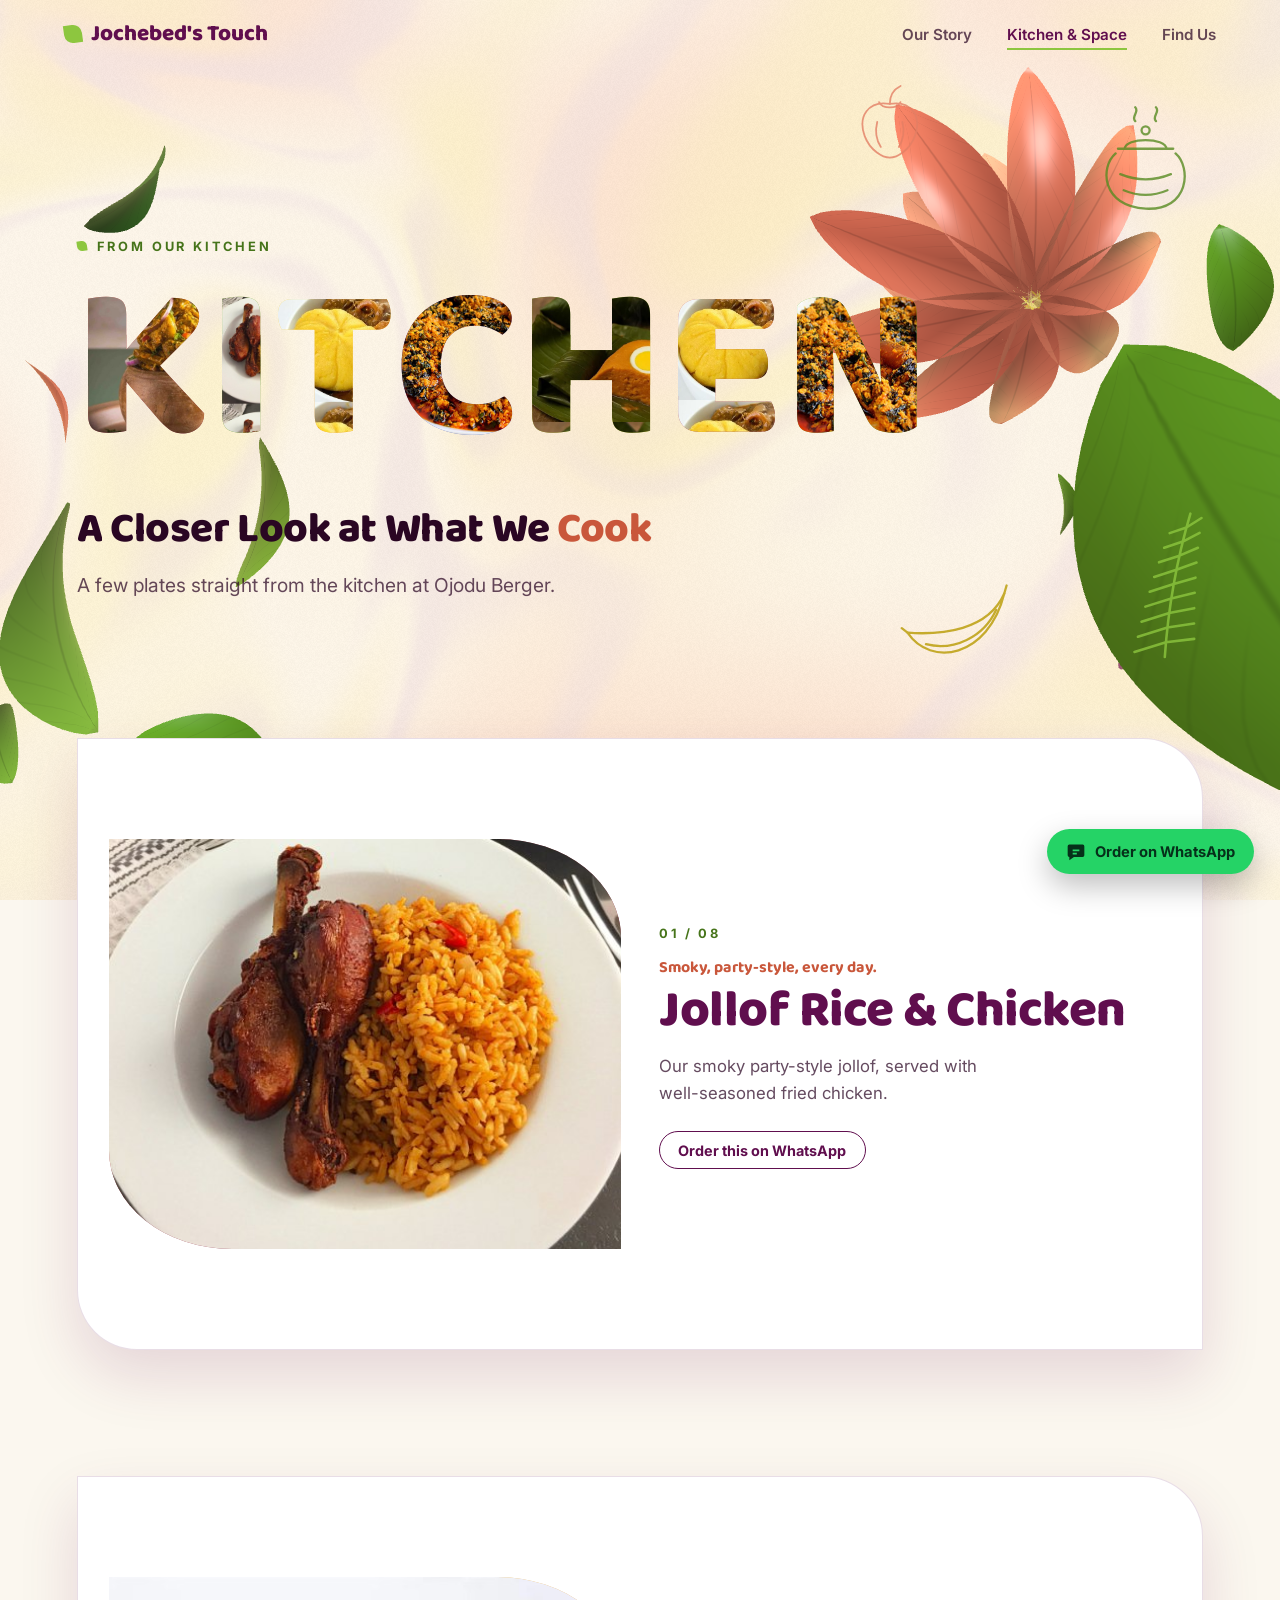
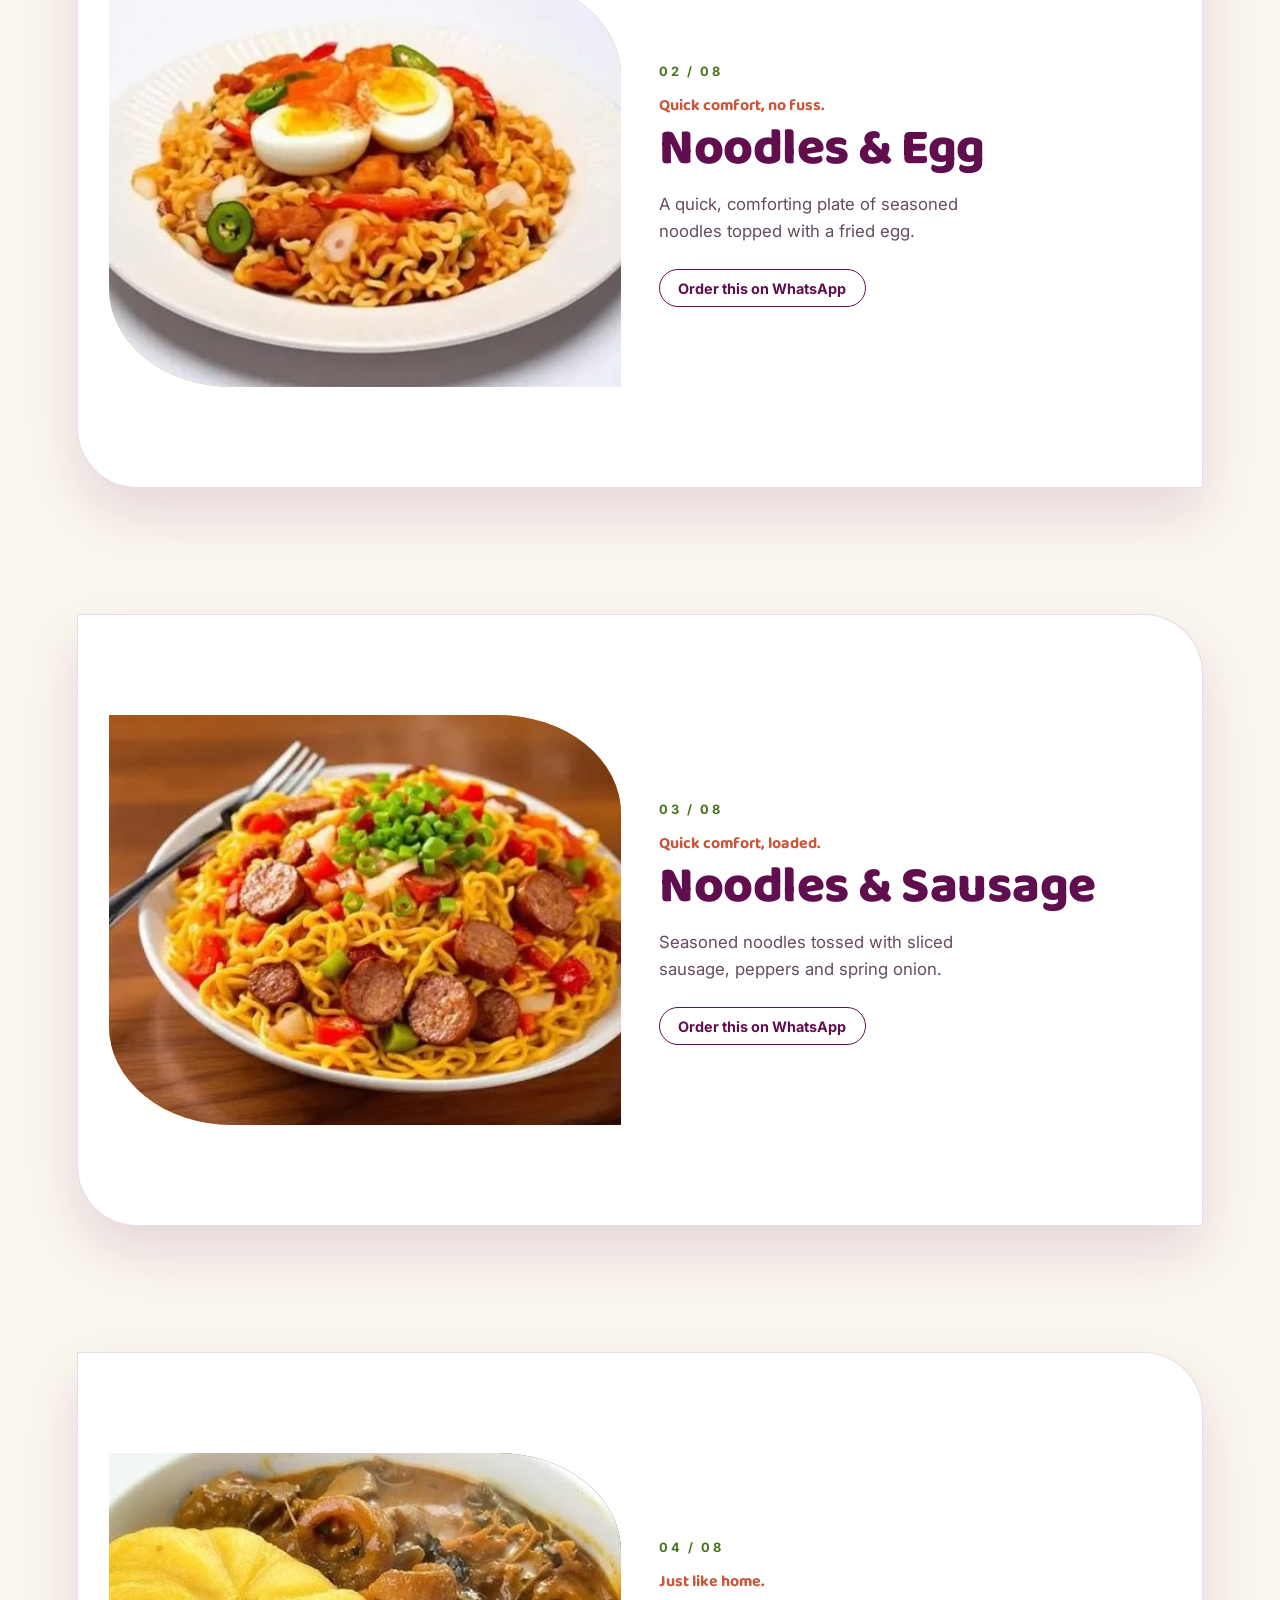
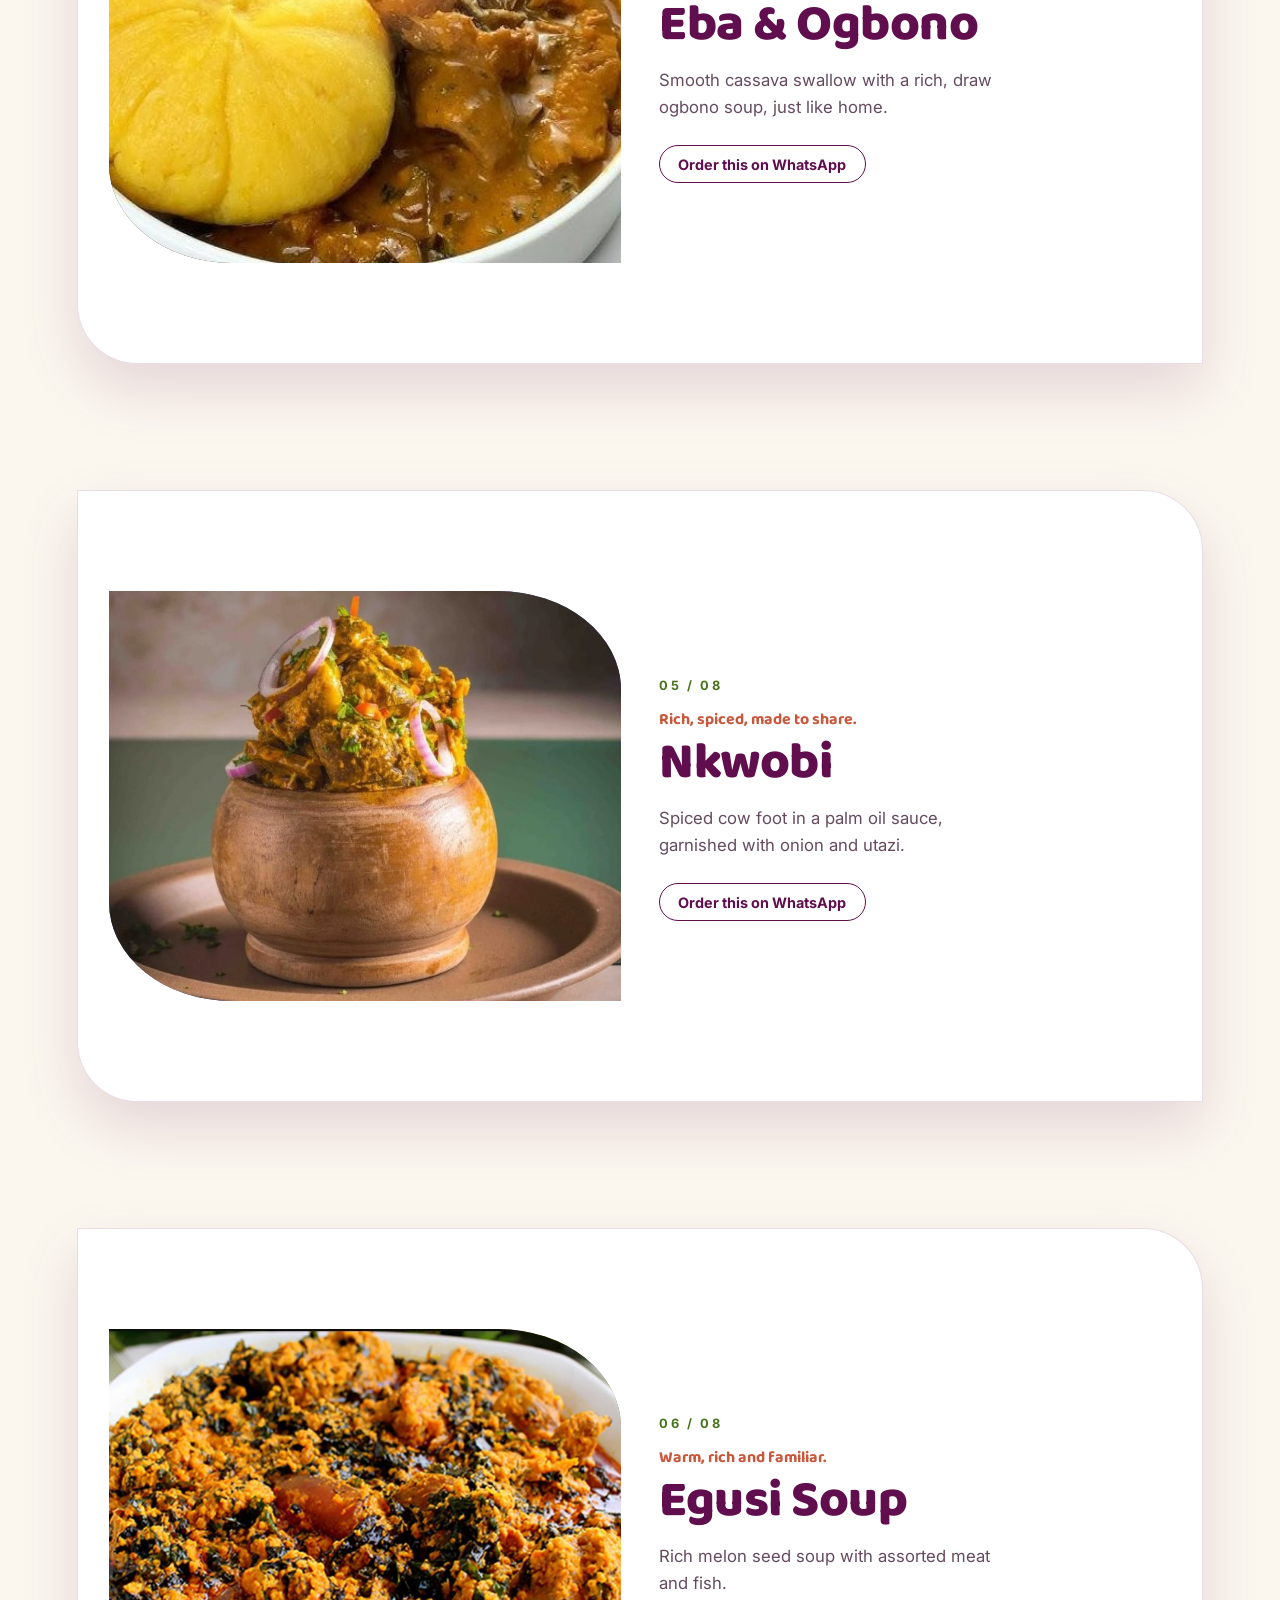
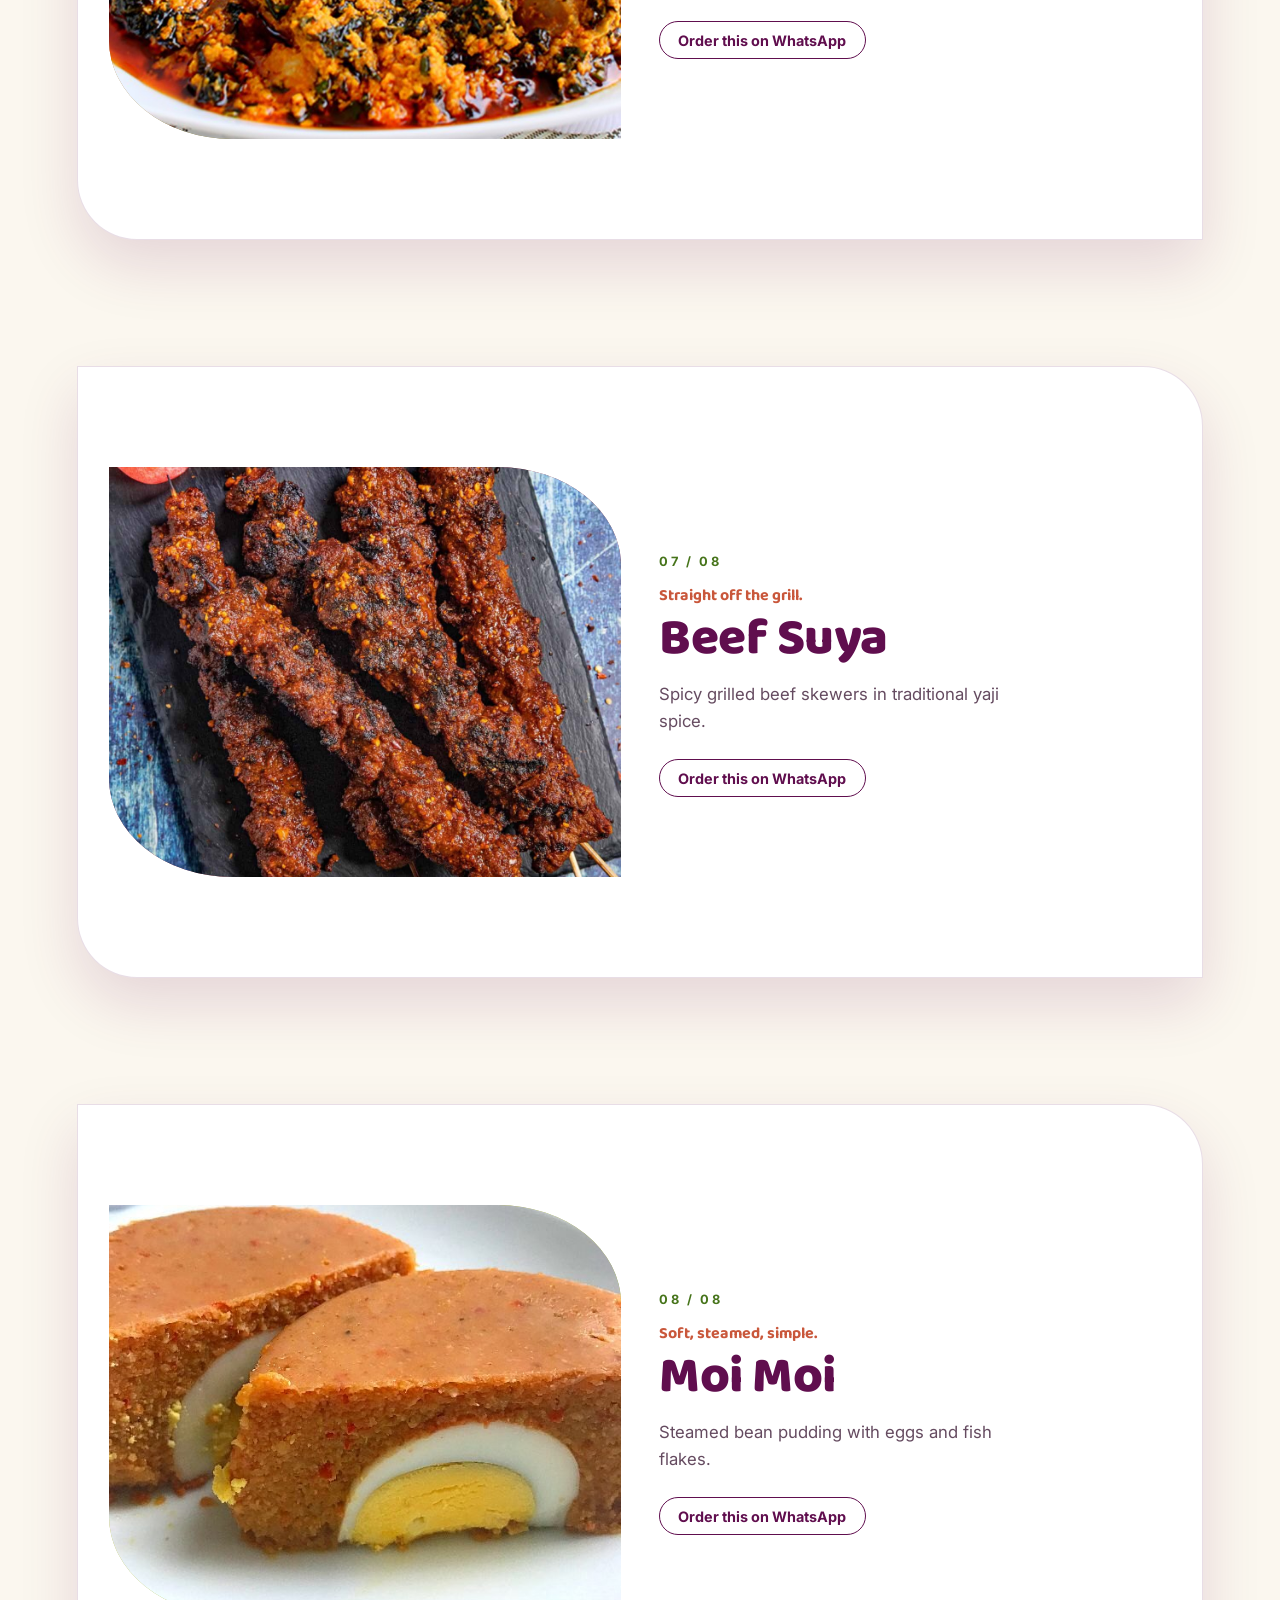
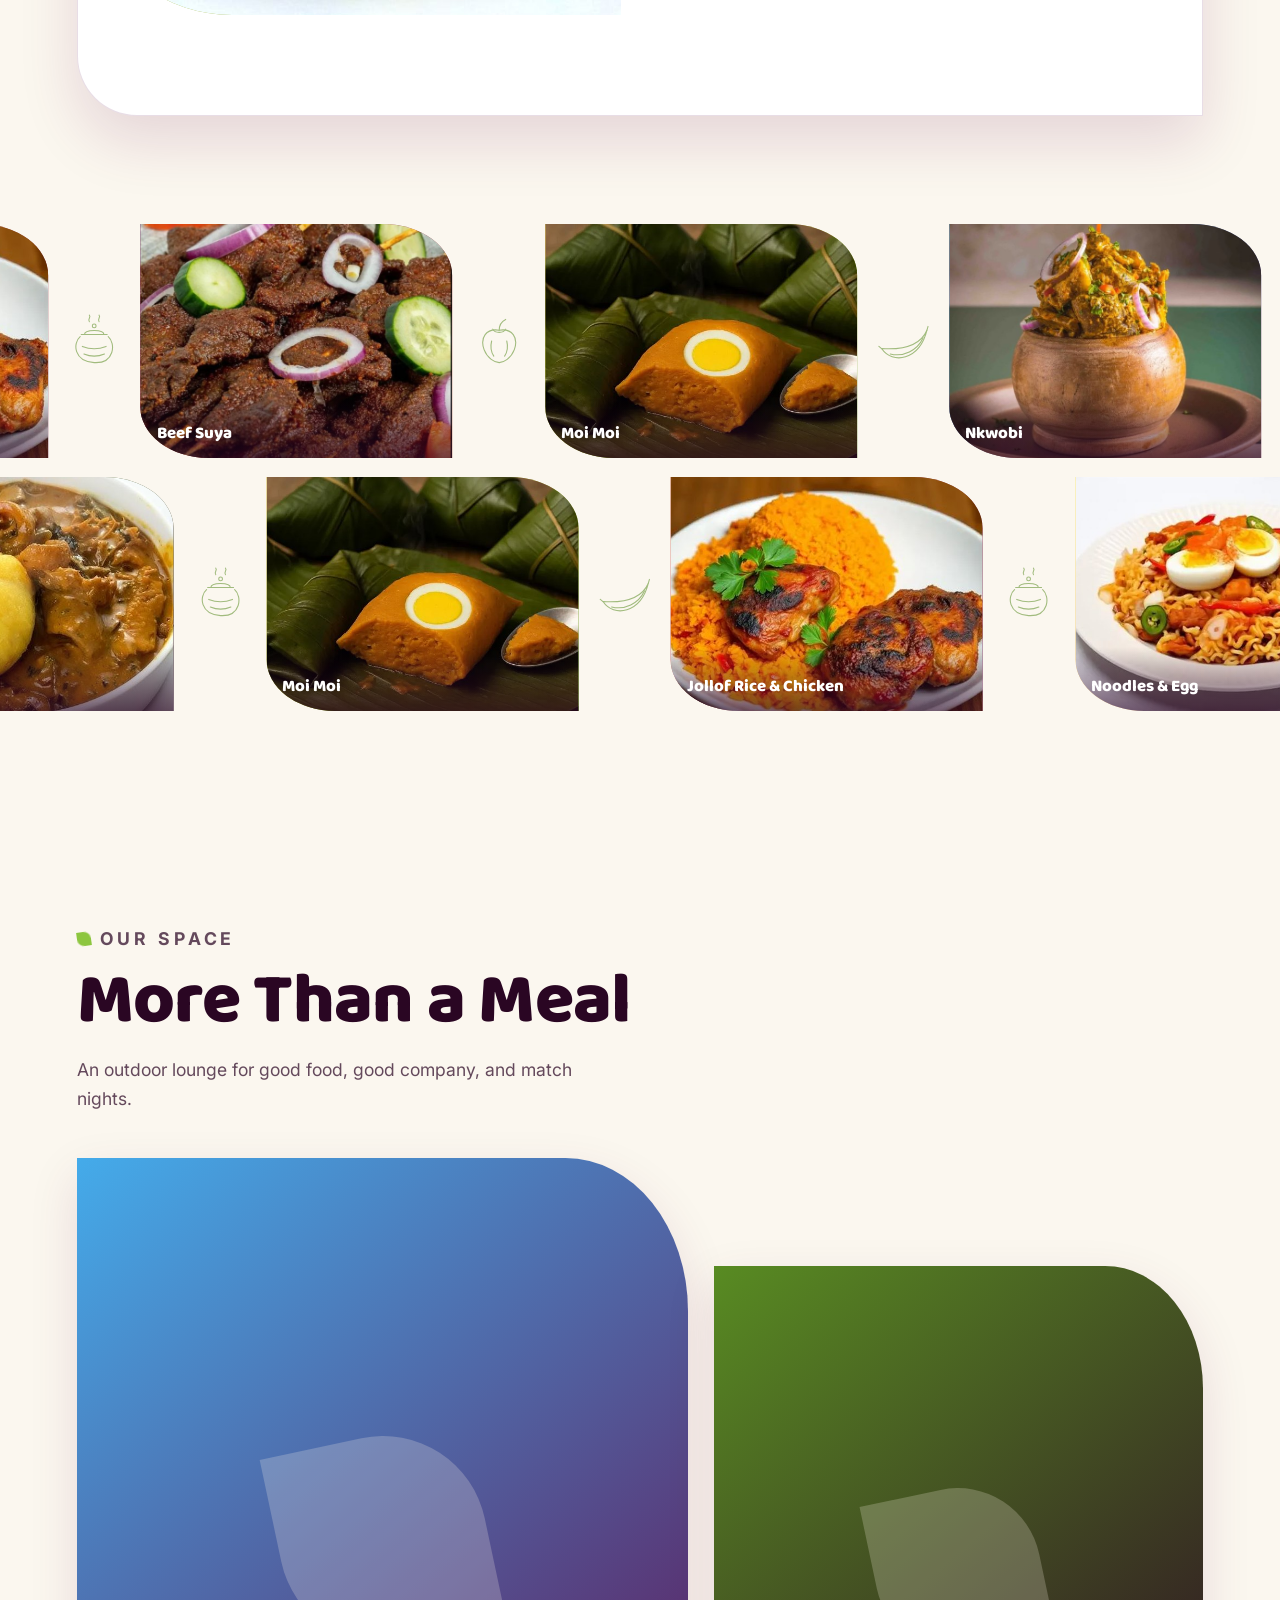
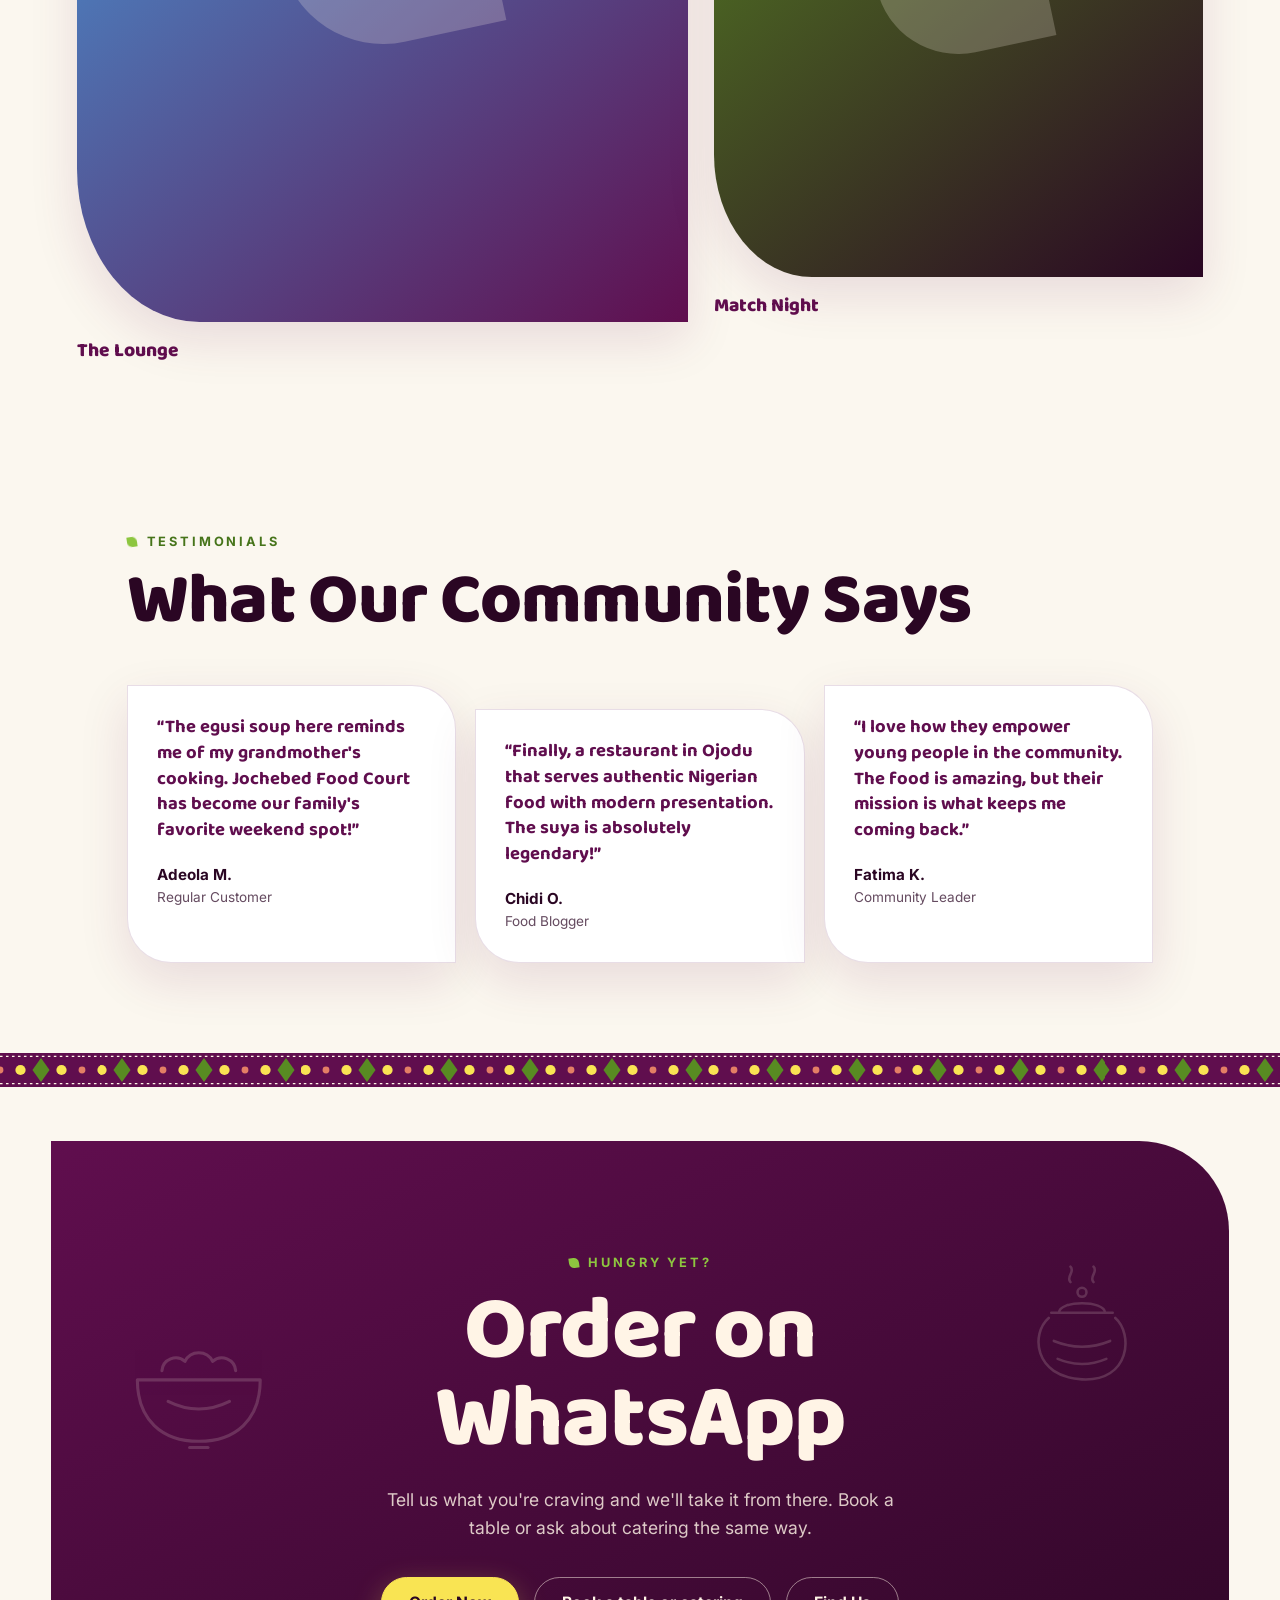
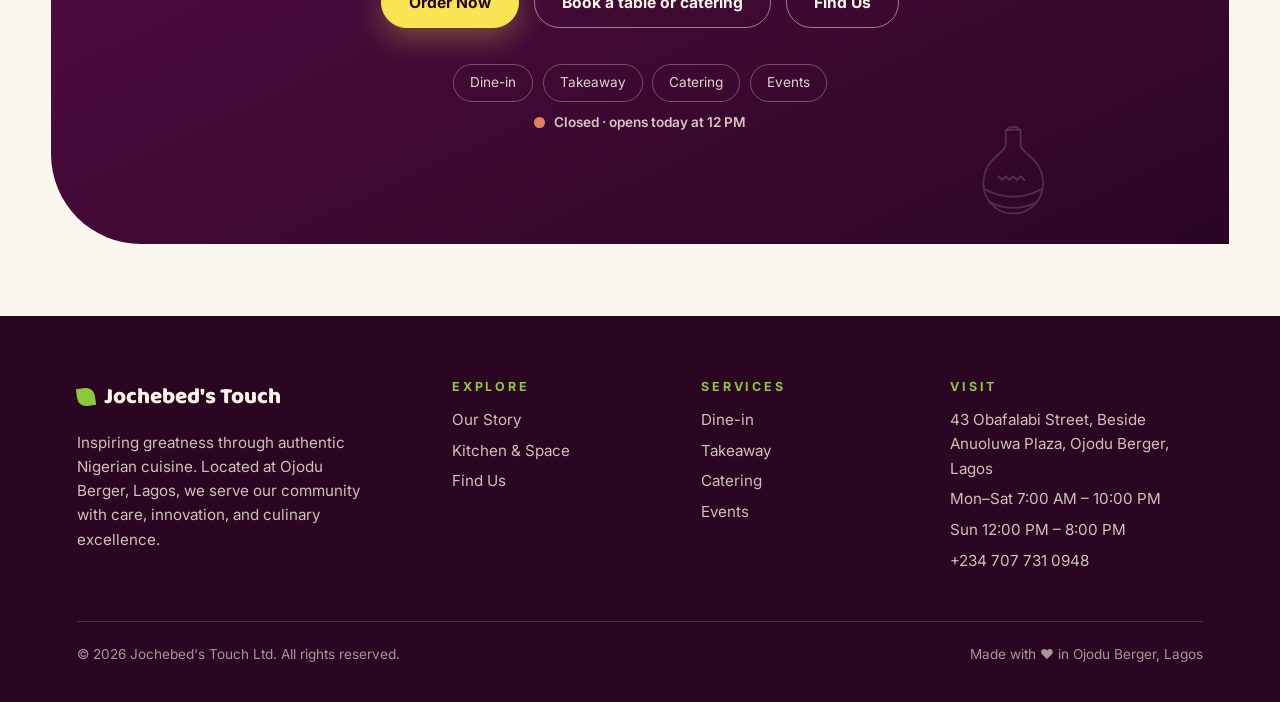
==== commit bc2d9d31: "Add food photos, fix nav and Android jitter, scroll-driven bands - Wire in 11 dish photos: hero lett" ====
--- a/kitchen.html
+++ b/kitchen.html
@@ -47,7 +47,7 @@
 </nav>
 
 <main id="main">
-<section class="page-hero" data-palette="2">
+<section data-chapter="The Kitchen" class="page-hero" data-palette="2">
   <svg class="doodle hd a" viewBox="0 0 100 100" aria-hidden="true" ><use href="#d-pot"/></svg><svg class="doodle hd c" viewBox="0 0 100 100" aria-hidden="true" ><use href="#d-pepper"/></svg><svg class="doodle hd b" viewBox="0 0 100 100" aria-hidden="true" ><use href="#d-frond"/></svg><svg class="doodle hd e" viewBox="0 0 100 100" aria-hidden="true" ><use href="#d-plantain"/></svg>
   <div class="hero__inner">
     <p class="eyebrow"><span class="leaf-glyph"></span>From Our Kitchen</p>
@@ -57,7 +57,7 @@
   </div>
 </section>
 
-<section class="stack" data-palette="2" aria-label="Dishes">
+<section data-chapter="The Dishes" class="stack" data-palette="2" aria-label="Dishes">
 <article class="dish" style="--i:0">
   <div class="dish__img leaf-frame ph" style="--c1:#E37F65;--c2:#600E4E"><img src="images/dish-jollof-1.jpg" alt="Jollof Rice and Chicken" loading="lazy" decoding="async" onerror="this.remove()"></div>
   <div class="dish__body"><span class="dish__no">01 / 08</span><p class="dish__tag">Smoky, party-style, every day.</p><h3>Jollof Rice &amp; Chicken</h3><p class="d">Our smoky party-style jollof, served with well-seasoned fried chicken.</p>
@@ -100,12 +100,12 @@
 </article>
 </section>
 
-<section class="bands" data-palette="2" aria-label="Photos from the kitchen">
+<section data-chapter="Fresh Plates" class="bands" data-palette="2" aria-label="Photos from the kitchen">
 <div class="band"><div class="band__in"><div class="pitem"><figure class="pcard leaf-frame ph" style="--c1:#E37F65;--c2:#600E4E"><img src="images/dish-jollof-2.jpg" alt="Jollof Rice and Chicken" loading="lazy" decoding="async" onerror="var p=this.closest('.pitem');if(p)p.remove()"><figcaption>Jollof Rice &amp; Chicken</figcaption></figure><svg class="doodle pdd" viewBox="0 0 100 100" aria-hidden="true" ><use href="#d-pot"/></svg></div><div class="pitem"><figure class="pcard leaf-frame ph" style="--c1:#600E4E;--c2:#E37F65"><img src="images/dish-suya-1.jpg" alt="Beef Suya" loading="lazy" decoding="async" onerror="var p=this.closest('.pitem');if(p)p.remove()"><figcaption>Beef Suya</figcaption></figure><svg class="doodle pdd" viewBox="0 0 100 100" aria-hidden="true" ><use href="#d-pepper"/></svg></div><div class="pitem"><figure class="pcard leaf-frame ph" style="--c1:#F9E453;--c2:#588B22"><img src="images/dish-moimoi-1.jpg" alt="Moi Moi" loading="lazy" decoding="async" onerror="var p=this.closest('.pitem');if(p)p.remove()"><figcaption>Moi Moi</figcaption></figure><svg class="doodle pdd" viewBox="0 0 100 100" aria-hidden="true" ><use href="#d-plantain"/></svg></div><div class="pitem"><figure class="pcard leaf-frame ph" style="--c1:#44ABEA;--c2:#600E4E"><img src="images/dish-nkwobi.jpg" alt="Nkwobi" loading="lazy" decoding="async" onerror="var p=this.closest('.pitem');if(p)p.remove()"><figcaption>Nkwobi</figcaption></figure><svg class="doodle pdd" viewBox="0 0 100 100" aria-hidden="true" ><use href="#d-calabash"/></svg></div><div class="pitem"><figure class="pcard leaf-frame ph" style="--c1:#44ABEA;--c2:#600E4E"><img src="images/space-lounge.jpg" alt="The Lounge" loading="lazy" decoding="async" onerror="var p=this.closest('.pitem');if(p)p.remove()"><figcaption>The Lounge</figcaption></figure><svg class="doodle pdd" viewBox="0 0 100 100" aria-hidden="true" ><use href="#d-kola"/></svg></div><div class="pitem"><figure class="pcard leaf-frame ph" style="--c1:#E37F65;--c2:#588B22"><img src="images/dish-egusi-2.jpg" alt="Egusi Soup" loading="lazy" decoding="async" onerror="var p=this.closest('.pitem');if(p)p.remove()"><figcaption>Egusi Soup</figcaption></figure><svg class="doodle pdd" viewBox="0 0 100 100" aria-hidden="true" ><use href="#d-frond"/></svg></div><div class="pitem"><figure class="pcard leaf-frame ph" style="--c1:#E37F65;--c2:#F9E453"><img src="images/dish-noodles-sausage.jpg" alt="Noodles and Sausage" loading="lazy" decoding="async" onerror="var p=this.closest('.pitem');if(p)p.remove()"><figcaption>Noodles &amp; Sausage</figcaption></figure><svg class="doodle pdd" viewBox="0 0 100 100" aria-hidden="true" ><use href="#d-mortar"/></svg></div><div class="pitem"><figure class="pcard leaf-frame ph" style="--c1:#588B22;--c2:#2a0623"><img src="images/space-matchnight.jpg" alt="Match Night" loading="lazy" decoding="async" onerror="var p=this.closest('.pitem');if(p)p.remove()"><figcaption>Match Night</figcaption></figure><svg class="doodle pdd" viewBox="0 0 100 100" aria-hidden="true" ><use href="#d-fan"/></svg></div><div class="pitem"><figure class="pcard leaf-frame ph" style="--c1:#588B22;--c2:#2a0623"><img src="images/dish-eba-ogbono.jpg" alt="Eba and Ogbono" loading="lazy" decoding="async" onerror="var p=this.closest('.pitem');if(p)p.remove()"><figcaption>Eba &amp; Ogbono</figcaption></figure><svg class="doodle pdd" viewBox="0 0 100 100" aria-hidden="true" ><use href="#d-pot"/></svg></div><div class="pitem"><figure class="pcard leaf-frame ph" style="--c1:#F9E453;--c2:#E37F65"><img src="images/dish-noodles-egg.jpg" alt="Noodles and Egg" loading="lazy" decoding="async" onerror="var p=this.closest('.pitem');if(p)p.remove()"><figcaption>Noodles &amp; Egg</figcaption></figure><svg class="doodle pdd" viewBox="0 0 100 100" aria-hidden="true" ><use href="#d-pepper"/></svg></div><div class="pitem"><figure class="pcard leaf-frame ph" style="--c1:#E37F65;--c2:#600E4E"><img src="images/dish-jollof-2.jpg" alt="Jollof Rice and Chicken" loading="lazy" decoding="async" onerror="var p=this.closest('.pitem');if(p)p.remove()"><figcaption>Jollof Rice &amp; Chicken</figcaption></figure><svg class="doodle pdd" viewBox="0 0 100 100" aria-hidden="true" ><use href="#d-pot"/></svg></div><div class="pitem"><figure class="pcard leaf-frame ph" style="--c1:#600E4E;--c2:#E37F65"><img src="images/dish-suya-1.jpg" alt="Beef Suya" loading="lazy" decoding="async" onerror="var p=this.closest('.pitem');if(p)p.remove()"><figcaption>Beef Suya</figcaption></figure><svg class="doodle pdd" viewBox="0 0 100 100" aria-hidden="true" ><use href="#d-pepper"/></svg></div><div class="pitem"><figure class="pcard leaf-frame ph" style="--c1:#F9E453;--c2:#588B22"><img src="images/dish-moimoi-1.jpg" alt="Moi Moi" loading="lazy" decoding="async" onerror="var p=this.closest('.pitem');if(p)p.remove()"><figcaption>Moi Moi</figcaption></figure><svg class="doodle pdd" viewBox="0 0 100 100" aria-hidden="true" ><use href="#d-plantain"/></svg></div><div class="pitem"><figure class="pcard leaf-frame ph" style="--c1:#44ABEA;--c2:#600E4E"><img src="images/dish-nkwobi.jpg" alt="Nkwobi" loading="lazy" decoding="async" onerror="var p=this.closest('.pitem');if(p)p.remove()"><figcaption>Nkwobi</figcaption></figure><svg class="doodle pdd" viewBox="0 0 100 100" aria-hidden="true" ><use href="#d-calabash"/></svg></div><div class="pitem"><figure class="pcard leaf-frame ph" style="--c1:#44ABEA;--c2:#600E4E"><img src="images/space-lounge.jpg" alt="The Lounge" loading="lazy" decoding="async" onerror="var p=this.closest('.pitem');if(p)p.remove()"><figcaption>The Lounge</figcaption></figure><svg class="doodle pdd" viewBox="0 0 100 100" aria-hidden="true" ><use href="#d-kola"/></svg></div><div class="pitem"><figure class="pcard leaf-frame ph" style="--c1:#E37F65;--c2:#588B22"><img src="images/dish-egusi-2.jpg" alt="Egusi Soup" loading="lazy" decoding="async" onerror="var p=this.closest('.pitem');if(p)p.remove()"><figcaption>Egusi Soup</figcaption></figure><svg class="doodle pdd" viewBox="0 0 100 100" aria-hidden="true" ><use href="#d-frond"/></svg></div><div class="pitem"><figure class="pcard leaf-frame ph" style="--c1:#E37F65;--c2:#F9E453"><img src="images/dish-noodles-sausage.jpg" alt="Noodles and Sausage" loading="lazy" decoding="async" onerror="var p=this.closest('.pitem');if(p)p.remove()"><figcaption>Noodles &amp; Sausage</figcaption></figure><svg class="doodle pdd" viewBox="0 0 100 100" aria-hidden="true" ><use href="#d-mortar"/></svg></div><div class="pitem"><figure class="pcard leaf-frame ph" style="--c1:#588B22;--c2:#2a0623"><img src="images/space-matchnight.jpg" alt="Match Night" loading="lazy" decoding="async" onerror="var p=this.closest('.pitem');if(p)p.remove()"><figcaption>Match Night</figcaption></figure><svg class="doodle pdd" viewBox="0 0 100 100" aria-hidden="true" ><use href="#d-fan"/></svg></div><div class="pitem"><figure class="pcard leaf-frame ph" style="--c1:#588B22;--c2:#2a0623"><img src="images/dish-eba-ogbono.jpg" alt="Eba and Ogbono" loading="lazy" decoding="async" onerror="var p=this.closest('.pitem');if(p)p.remove()"><figcaption>Eba &amp; Ogbono</figcaption></figure><svg class="doodle pdd" viewBox="0 0 100 100" aria-hidden="true" ><use href="#d-pot"/></svg></div><div class="pitem"><figure class="pcard leaf-frame ph" style="--c1:#F9E453;--c2:#E37F65"><img src="images/dish-noodles-egg.jpg" alt="Noodles and Egg" loading="lazy" decoding="async" onerror="var p=this.closest('.pitem');if(p)p.remove()"><figcaption>Noodles &amp; Egg</figcaption></figure><svg class="doodle pdd" viewBox="0 0 100 100" aria-hidden="true" ><use href="#d-pepper"/></svg></div></div></div>
 <div class="band band--rev"><div class="band__in"><div class="pitem"><figure class="pcard leaf-frame ph" style="--c1:#E37F65;--c2:#588B22"><img src="images/dish-egusi-2.jpg" alt="Egusi Soup" loading="lazy" decoding="async" onerror="var p=this.closest('.pitem');if(p)p.remove()"><figcaption>Egusi Soup</figcaption></figure><svg class="doodle pdd" viewBox="0 0 100 100" aria-hidden="true" ><use href="#d-frond"/></svg></div><div class="pitem"><figure class="pcard leaf-frame ph" style="--c1:#588B22;--c2:#2a0623"><img src="images/dish-eba-ogbono.jpg" alt="Eba and Ogbono" loading="lazy" decoding="async" onerror="var p=this.closest('.pitem');if(p)p.remove()"><figcaption>Eba &amp; Ogbono</figcaption></figure><svg class="doodle pdd" viewBox="0 0 100 100" aria-hidden="true" ><use href="#d-pot"/></svg></div><div class="pitem"><figure class="pcard leaf-frame ph" style="--c1:#F9E453;--c2:#588B22"><img src="images/dish-moimoi-1.jpg" alt="Moi Moi" loading="lazy" decoding="async" onerror="var p=this.closest('.pitem');if(p)p.remove()"><figcaption>Moi Moi</figcaption></figure><svg class="doodle pdd" viewBox="0 0 100 100" aria-hidden="true" ><use href="#d-plantain"/></svg></div><div class="pitem"><figure class="pcard leaf-frame ph" style="--c1:#588B22;--c2:#2a0623"><img src="images/space-matchnight.jpg" alt="Match Night" loading="lazy" decoding="async" onerror="var p=this.closest('.pitem');if(p)p.remove()"><figcaption>Match Night</figcaption></figure><svg class="doodle pdd" viewBox="0 0 100 100" aria-hidden="true" ><use href="#d-fan"/></svg></div><div class="pitem"><figure class="pcard leaf-frame ph" style="--c1:#E37F65;--c2:#600E4E"><img src="images/dish-jollof-2.jpg" alt="Jollof Rice and Chicken" loading="lazy" decoding="async" onerror="var p=this.closest('.pitem');if(p)p.remove()"><figcaption>Jollof Rice &amp; Chicken</figcaption></figure><svg class="doodle pdd" viewBox="0 0 100 100" aria-hidden="true" ><use href="#d-pot"/></svg></div><div class="pitem"><figure class="pcard leaf-frame ph" style="--c1:#F9E453;--c2:#E37F65"><img src="images/dish-noodles-egg.jpg" alt="Noodles and Egg" loading="lazy" decoding="async" onerror="var p=this.closest('.pitem');if(p)p.remove()"><figcaption>Noodles &amp; Egg</figcaption></figure><svg class="doodle pdd" viewBox="0 0 100 100" aria-hidden="true" ><use href="#d-pepper"/></svg></div><div class="pitem"><figure class="pcard leaf-frame ph" style="--c1:#44ABEA;--c2:#600E4E"><img src="images/space-lounge.jpg" alt="The Lounge" loading="lazy" decoding="async" onerror="var p=this.closest('.pitem');if(p)p.remove()"><figcaption>The Lounge</figcaption></figure><svg class="doodle pdd" viewBox="0 0 100 100" aria-hidden="true" ><use href="#d-kola"/></svg></div><div class="pitem"><figure class="pcard leaf-frame ph" style="--c1:#600E4E;--c2:#E37F65"><img src="images/dish-suya-1.jpg" alt="Beef Suya" loading="lazy" decoding="async" onerror="var p=this.closest('.pitem');if(p)p.remove()"><figcaption>Beef Suya</figcaption></figure><svg class="doodle pdd" viewBox="0 0 100 100" aria-hidden="true" ><use href="#d-pepper"/></svg></div><div class="pitem"><figure class="pcard leaf-frame ph" style="--c1:#E37F65;--c2:#F9E453"><img src="images/dish-noodles-sausage.jpg" alt="Noodles and Sausage" loading="lazy" decoding="async" onerror="var p=this.closest('.pitem');if(p)p.remove()"><figcaption>Noodles &amp; Sausage</figcaption></figure><svg class="doodle pdd" viewBox="0 0 100 100" aria-hidden="true" ><use href="#d-mortar"/></svg></div><div class="pitem"><figure class="pcard leaf-frame ph" style="--c1:#44ABEA;--c2:#600E4E"><img src="images/dish-nkwobi.jpg" alt="Nkwobi" loading="lazy" decoding="async" onerror="var p=this.closest('.pitem');if(p)p.remove()"><figcaption>Nkwobi</figcaption></figure><svg class="doodle pdd" viewBox="0 0 100 100" aria-hidden="true" ><use href="#d-calabash"/></svg></div><div class="pitem"><figure class="pcard leaf-frame ph" style="--c1:#E37F65;--c2:#588B22"><img src="images/dish-egusi-2.jpg" alt="Egusi Soup" loading="lazy" decoding="async" onerror="var p=this.closest('.pitem');if(p)p.remove()"><figcaption>Egusi Soup</figcaption></figure><svg class="doodle pdd" viewBox="0 0 100 100" aria-hidden="true" ><use href="#d-frond"/></svg></div><div class="pitem"><figure class="pcard leaf-frame ph" style="--c1:#588B22;--c2:#2a0623"><img src="images/dish-eba-ogbono.jpg" alt="Eba and Ogbono" loading="lazy" decoding="async" onerror="var p=this.closest('.pitem');if(p)p.remove()"><figcaption>Eba &amp; Ogbono</figcaption></figure><svg class="doodle pdd" viewBox="0 0 100 100" aria-hidden="true" ><use href="#d-pot"/></svg></div><div class="pitem"><figure class="pcard leaf-frame ph" style="--c1:#F9E453;--c2:#588B22"><img src="images/dish-moimoi-1.jpg" alt="Moi Moi" loading="lazy" decoding="async" onerror="var p=this.closest('.pitem');if(p)p.remove()"><figcaption>Moi Moi</figcaption></figure><svg class="doodle pdd" viewBox="0 0 100 100" aria-hidden="true" ><use href="#d-plantain"/></svg></div><div class="pitem"><figure class="pcard leaf-frame ph" style="--c1:#588B22;--c2:#2a0623"><img src="images/space-matchnight.jpg" alt="Match Night" loading="lazy" decoding="async" onerror="var p=this.closest('.pitem');if(p)p.remove()"><figcaption>Match Night</figcaption></figure><svg class="doodle pdd" viewBox="0 0 100 100" aria-hidden="true" ><use href="#d-fan"/></svg></div><div class="pitem"><figure class="pcard leaf-frame ph" style="--c1:#E37F65;--c2:#600E4E"><img src="images/dish-jollof-2.jpg" alt="Jollof Rice and Chicken" loading="lazy" decoding="async" onerror="var p=this.closest('.pitem');if(p)p.remove()"><figcaption>Jollof Rice &amp; Chicken</figcaption></figure><svg class="doodle pdd" viewBox="0 0 100 100" aria-hidden="true" ><use href="#d-pot"/></svg></div><div class="pitem"><figure class="pcard leaf-frame ph" style="--c1:#F9E453;--c2:#E37F65"><img src="images/dish-noodles-egg.jpg" alt="Noodles and Egg" loading="lazy" decoding="async" onerror="var p=this.closest('.pitem');if(p)p.remove()"><figcaption>Noodles &amp; Egg</figcaption></figure><svg class="doodle pdd" viewBox="0 0 100 100" aria-hidden="true" ><use href="#d-pepper"/></svg></div><div class="pitem"><figure class="pcard leaf-frame ph" style="--c1:#44ABEA;--c2:#600E4E"><img src="images/space-lounge.jpg" alt="The Lounge" loading="lazy" decoding="async" onerror="var p=this.closest('.pitem');if(p)p.remove()"><figcaption>The Lounge</figcaption></figure><svg class="doodle pdd" viewBox="0 0 100 100" aria-hidden="true" ><use href="#d-kola"/></svg></div><div class="pitem"><figure class="pcard leaf-frame ph" style="--c1:#600E4E;--c2:#E37F65"><img src="images/dish-suya-1.jpg" alt="Beef Suya" loading="lazy" decoding="async" onerror="var p=this.closest('.pitem');if(p)p.remove()"><figcaption>Beef Suya</figcaption></figure><svg class="doodle pdd" viewBox="0 0 100 100" aria-hidden="true" ><use href="#d-pepper"/></svg></div><div class="pitem"><figure class="pcard leaf-frame ph" style="--c1:#E37F65;--c2:#F9E453"><img src="images/dish-noodles-sausage.jpg" alt="Noodles and Sausage" loading="lazy" decoding="async" onerror="var p=this.closest('.pitem');if(p)p.remove()"><figcaption>Noodles &amp; Sausage</figcaption></figure><svg class="doodle pdd" viewBox="0 0 100 100" aria-hidden="true" ><use href="#d-mortar"/></svg></div><div class="pitem"><figure class="pcard leaf-frame ph" style="--c1:#44ABEA;--c2:#600E4E"><img src="images/dish-nkwobi.jpg" alt="Nkwobi" loading="lazy" decoding="async" onerror="var p=this.closest('.pitem');if(p)p.remove()"><figcaption>Nkwobi</figcaption></figure><svg class="doodle pdd" viewBox="0 0 100 100" aria-hidden="true" ><use href="#d-calabash"/></svg></div></div></div>
 </section>
 
-<section class="space" data-palette="4" aria-label="Our space">
+<section data-chapter="Our Space" class="space" data-palette="4" aria-label="Our space">
   <div class="space__head"><p class="eyebrow"><span class="leaf-glyph"></span>Our Space</p>
   <h2 data-split>More Than a Meal</h2>
   <p data-reveal>An outdoor lounge for good food, good company, and match nights.</p></div>
@@ -121,7 +121,7 @@
   <div class="gallery__grid" id="galleryGrid"></div>
 </section>
 
-<section class="voices" data-palette="4" aria-label="What our community says">
+<section data-chapter="Testimonials" class="voices" data-palette="4" aria-label="What our community says">
   <p class="eyebrow"><span class="leaf-glyph"></span>Testimonials</p>
   <h2 data-split>What Our Community Says</h2>
   <div class="voices__grid">
@@ -132,7 +132,7 @@
 </section>
 
 <div class="ankara" aria-hidden="true"></div>
-<section class="order" data-palette="0">
+<section data-chapter="Order" class="order" data-palette="0">
   <svg class="doodle od a" viewBox="0 0 100 100" aria-hidden="true" ><use href="#d-palmwine"/></svg><svg class="doodle od b" viewBox="0 0 100 100" aria-hidden="true" ><use href="#d-pot"/></svg><svg class="doodle od c" viewBox="0 0 100 100" aria-hidden="true" ><use href="#d-calabash"/></svg>
   <p class="eyebrow"><span class="leaf-glyph"></span>Hungry yet?</p>
   <h2 data-split>Order on WhatsApp</h2>
--- a/css/style.css
+++ b/css/style.css
@@ -236,9 +236,10 @@
 /* photo bands: two rows drifting in opposite directions */
 .bands{padding:2vh 0 8vh;overflow:hidden;display:grid;gap:1.2rem}
 .band{overflow:hidden}
-.band__in{display:flex;align-items:center;gap:1.2rem;width:max-content;animation:band 60s linear infinite}
+.band__in{display:flex;align-items:center;gap:1.2rem;width:max-content;animation:band 60s linear infinite;will-change:transform}
 .band--rev .band__in{animation-direction:reverse;animation-duration:70s}
 .band:hover .band__in{animation-play-state:paused}
+.bands-js .band__in{animation:none}
 @keyframes band{to{transform:translateX(-50%)}}
 .pcard{position:relative;flex:none;margin:0;height:clamp(170px,26vh,250px);aspect-ratio:4/3;--lr:22%}
 .pcard figcaption{position:absolute;left:0;right:0;bottom:0;padding:1.6rem 1rem .7rem;color:#fff;font:800 1.05rem var(--head);background:linear-gradient(transparent,rgba(42,6,35,.65));z-index:1}
@@ -345,3 +346,29 @@
 .rm .dish,.no-js .dish{position:relative;top:auto}
 .rm .band,.no-js .band{overflow-x:auto}
 .no-js .photo-word .ltr{transform:none}
+
+/* ---------- chapter pill (phones): always shows which section you are in ---------- */
+.chapter{display:none}
+@media (max-width:900px){
+  .chapter{display:flex;align-items:center;gap:.55rem;position:fixed;left:14px;bottom:max(16px,2vw);z-index:39;padding:.5rem .95rem .5rem .6rem;border-radius:999px;background:rgba(255,255,255,.92);box-shadow:0 8px 24px rgba(96,14,78,.18);font:700 .78rem var(--body);color:var(--amethyst);opacity:0;transform:translateY(12px);transition:opacity .5s var(--ease),transform .5s var(--ease);pointer-events:none;overflow:hidden;max-width:calc(100vw - 96px)}
+  html.ready .chapter{opacity:1;transform:none}
+  html.menu-open .chapter,html.intro .chapter{opacity:0}
+  .chapter b{display:grid;place-items:center;min-width:1.7rem;height:1.7rem;border-radius:50%;background:var(--pear-d);color:#fff;font-size:.72rem}
+  .chapter span{white-space:nowrap;text-overflow:ellipsis;overflow:hidden;transition:opacity .25s}
+  .chapter.swap span{opacity:0}
+  .chapter i{position:absolute;left:0;bottom:0;height:3px;width:100%;background:var(--pear-l);transform-origin:left;transform:scaleX(var(--cp,0))}
+  /* each chapter becomes its own tinted leaf-shaped panel so sections are easy to tell apart */
+  .steps,.story,.hs,.find,.visit,.stack,.bands,.space,.voices{margin:14px 3vw;border-radius:0 48px 0 48px}
+  .steps{background:rgba(255,255,255,.55)}
+  .story{background:linear-gradient(180deg,rgba(211,232,184,.62),rgba(228,240,208,.38))}
+  .hs{background:linear-gradient(180deg,rgba(255,220,203,.6),rgba(255,241,184,.4))}
+  .find{background:linear-gradient(180deg,rgba(201,228,245,.62),rgba(231,217,234,.4))}
+  .visit{background:rgba(231,217,234,.5)}
+  .stack{background:rgba(255,220,203,.45);padding-inline:4vw}
+  .bands{background:rgba(255,241,184,.5);padding-block:3vh}
+  .space{background:rgba(211,232,184,.5);max-width:none;padding:8vh 6vw 6vh}
+  .voices{background:rgba(231,217,234,.5);max-width:none;padding:8vh 6vw 6vh}
+  .steps{padding:5vh 6vw 6vh}
+  .story__grid{padding-inline:7vw}
+  .page-hero,.hero{margin-bottom:0}
+}
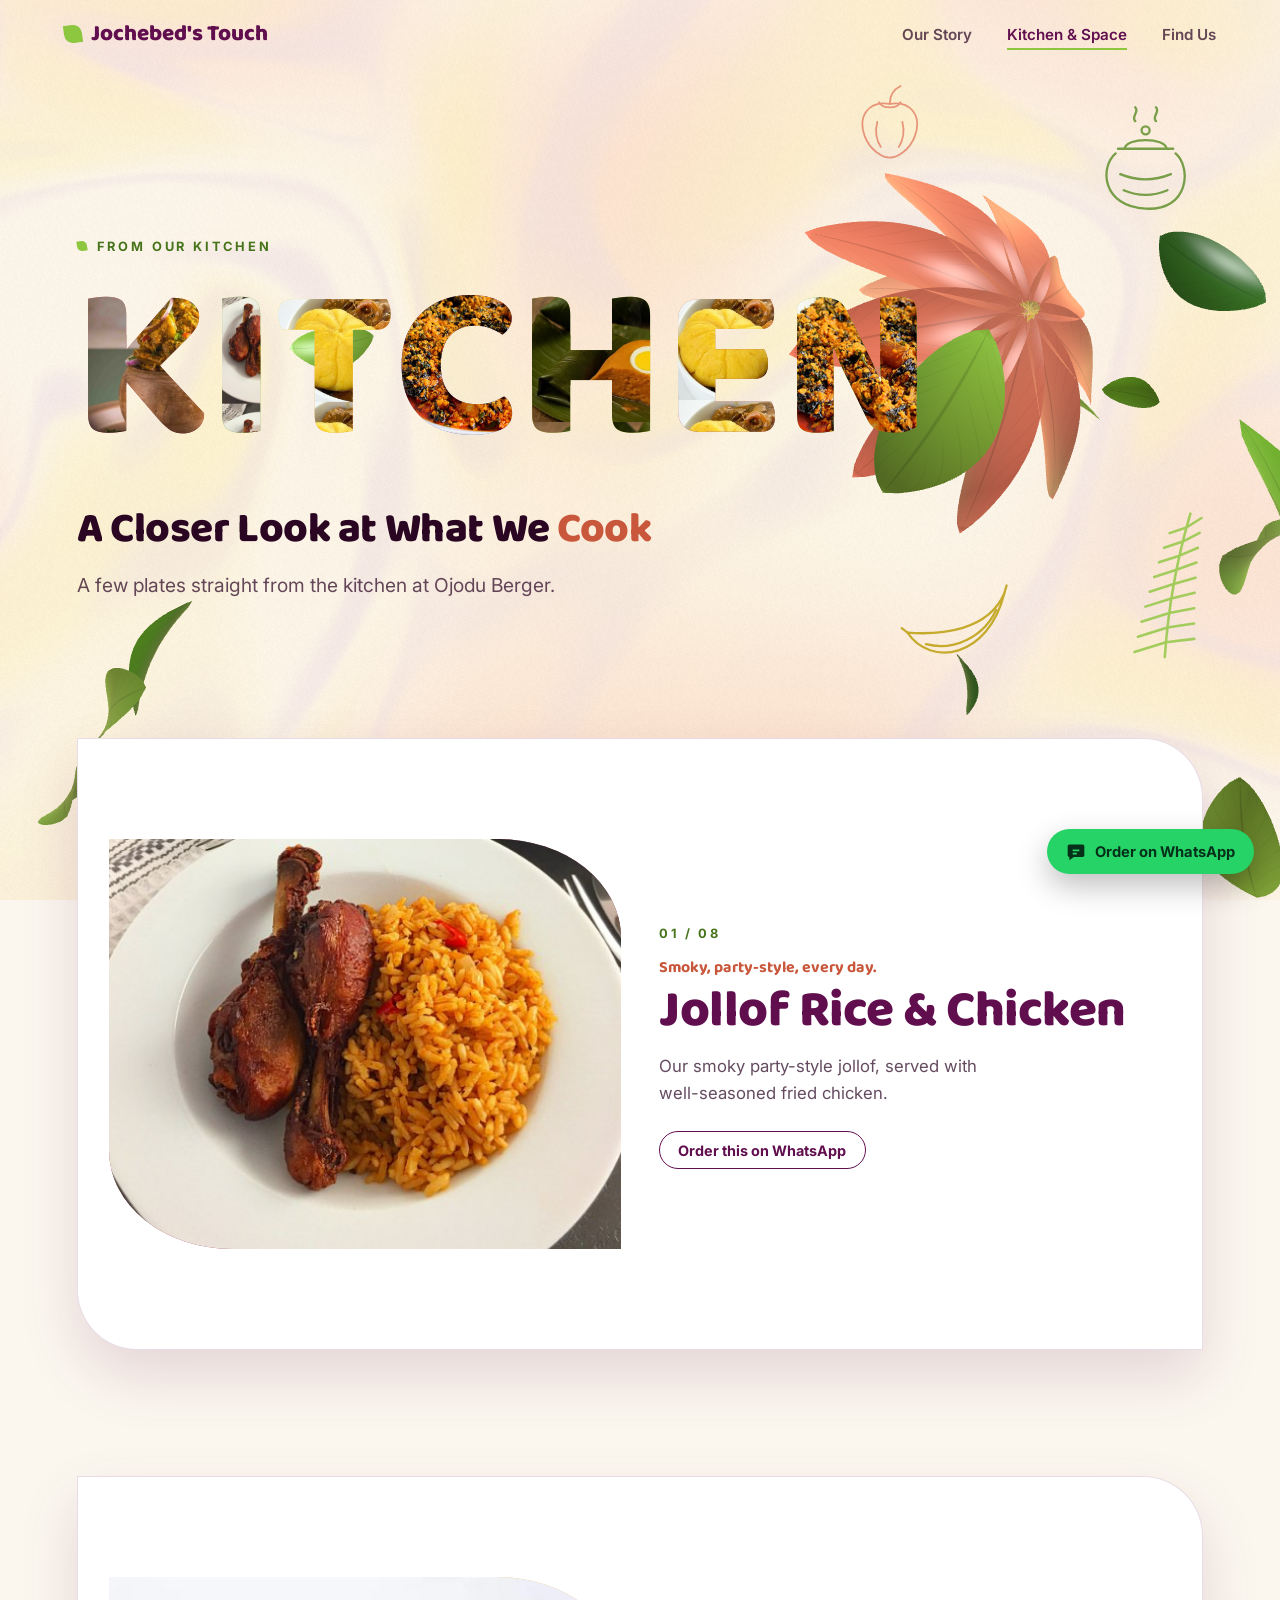
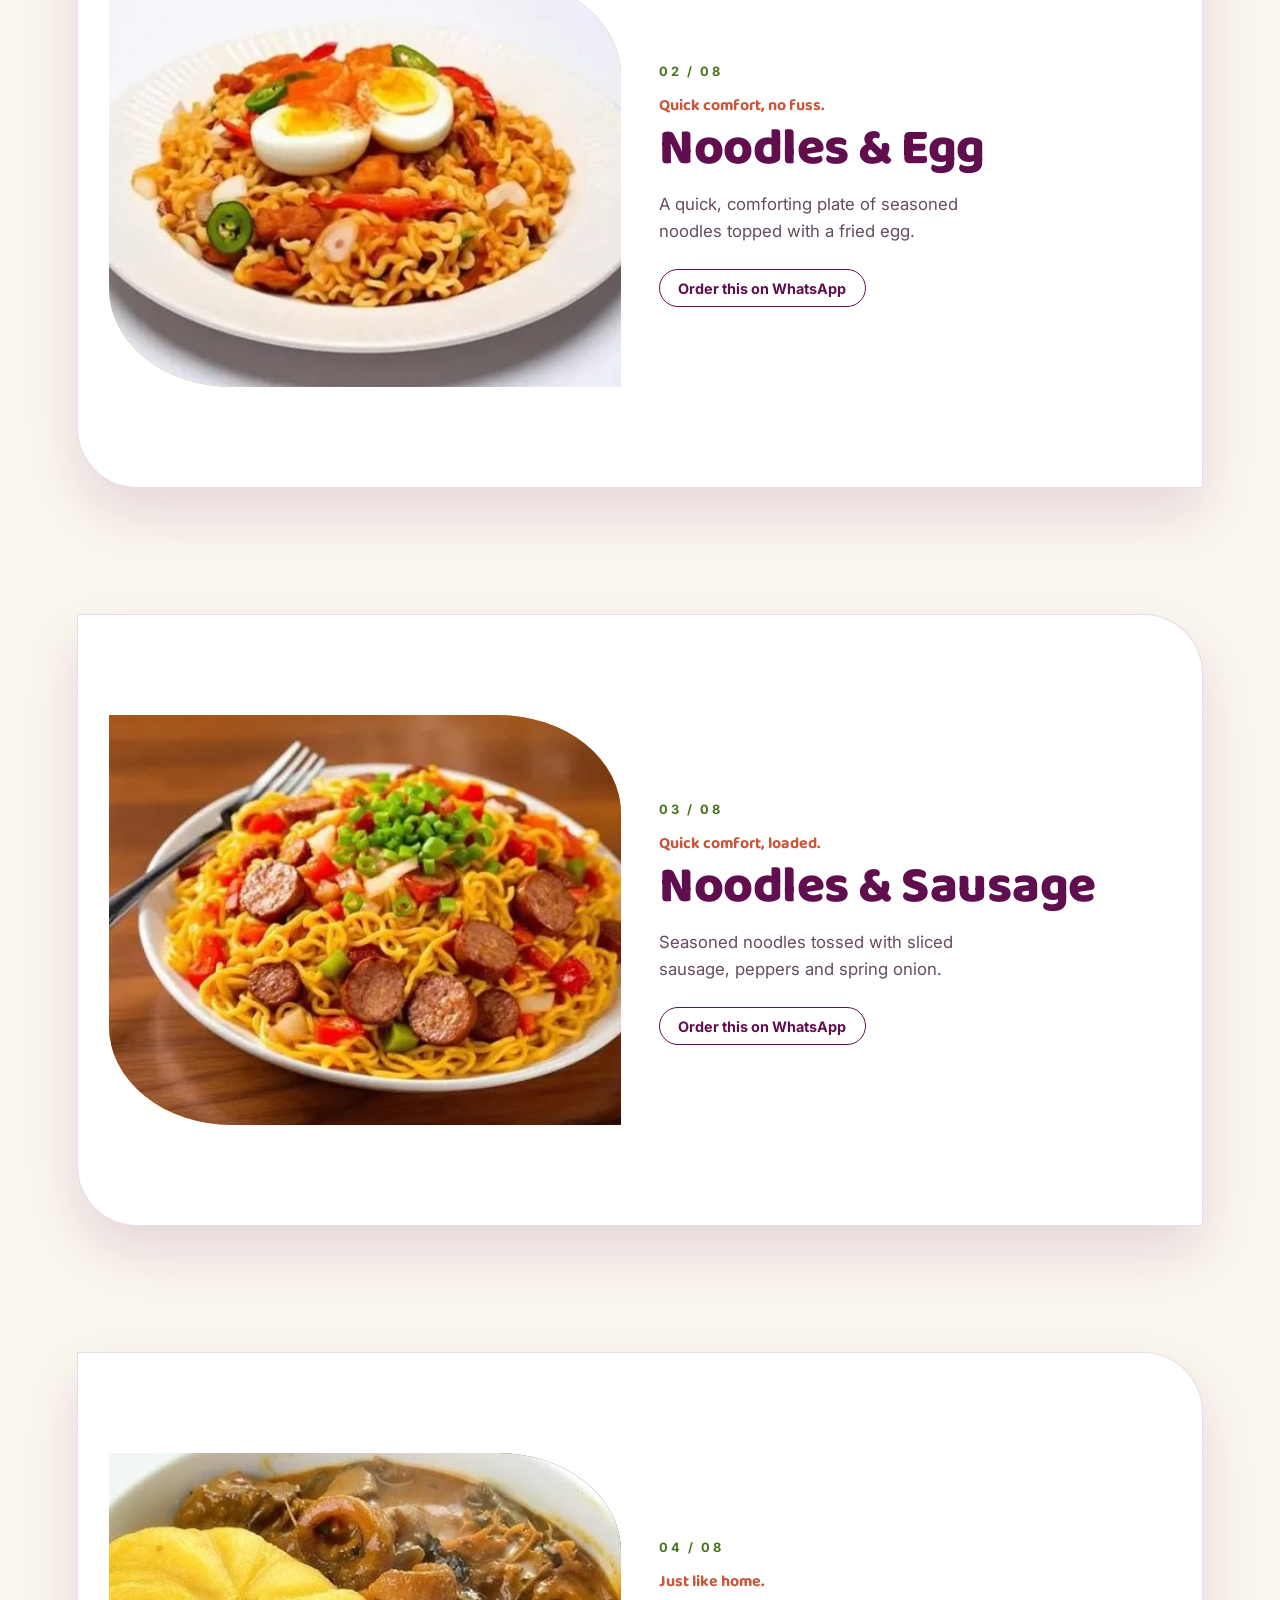
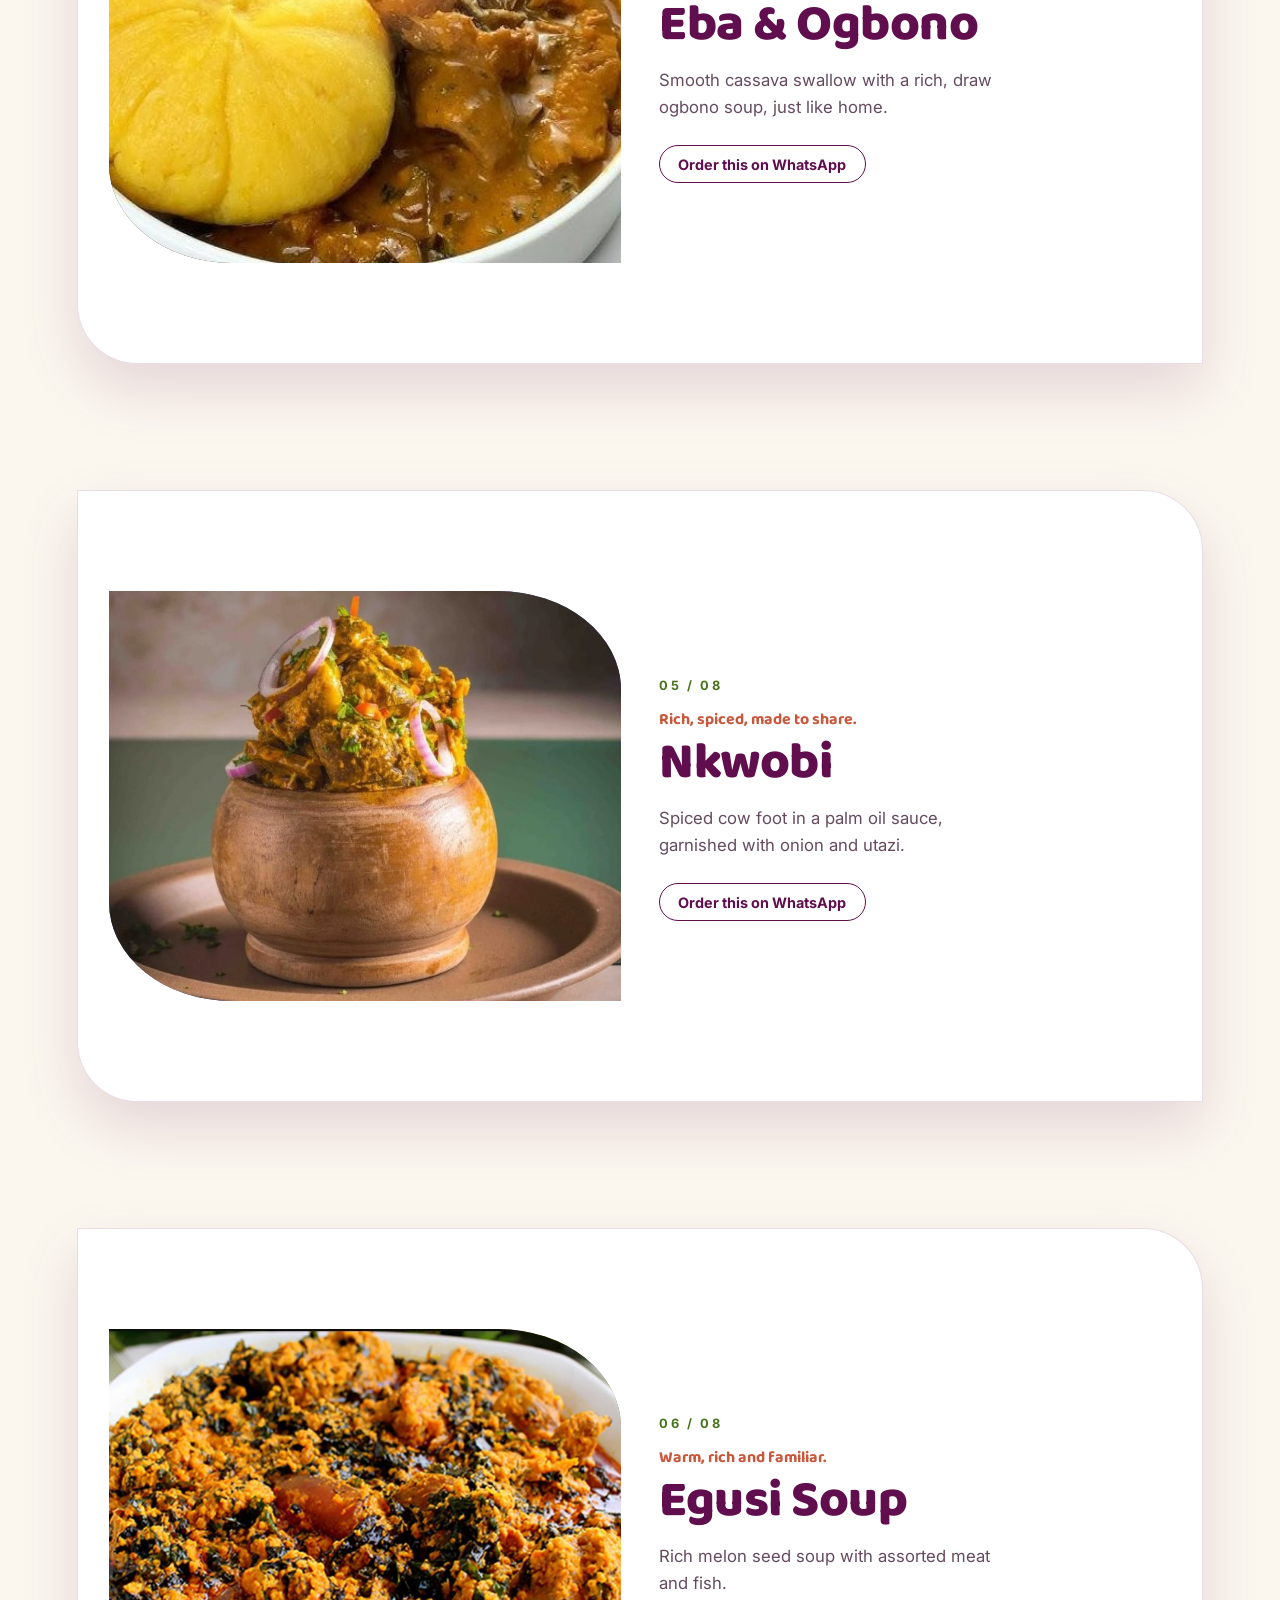
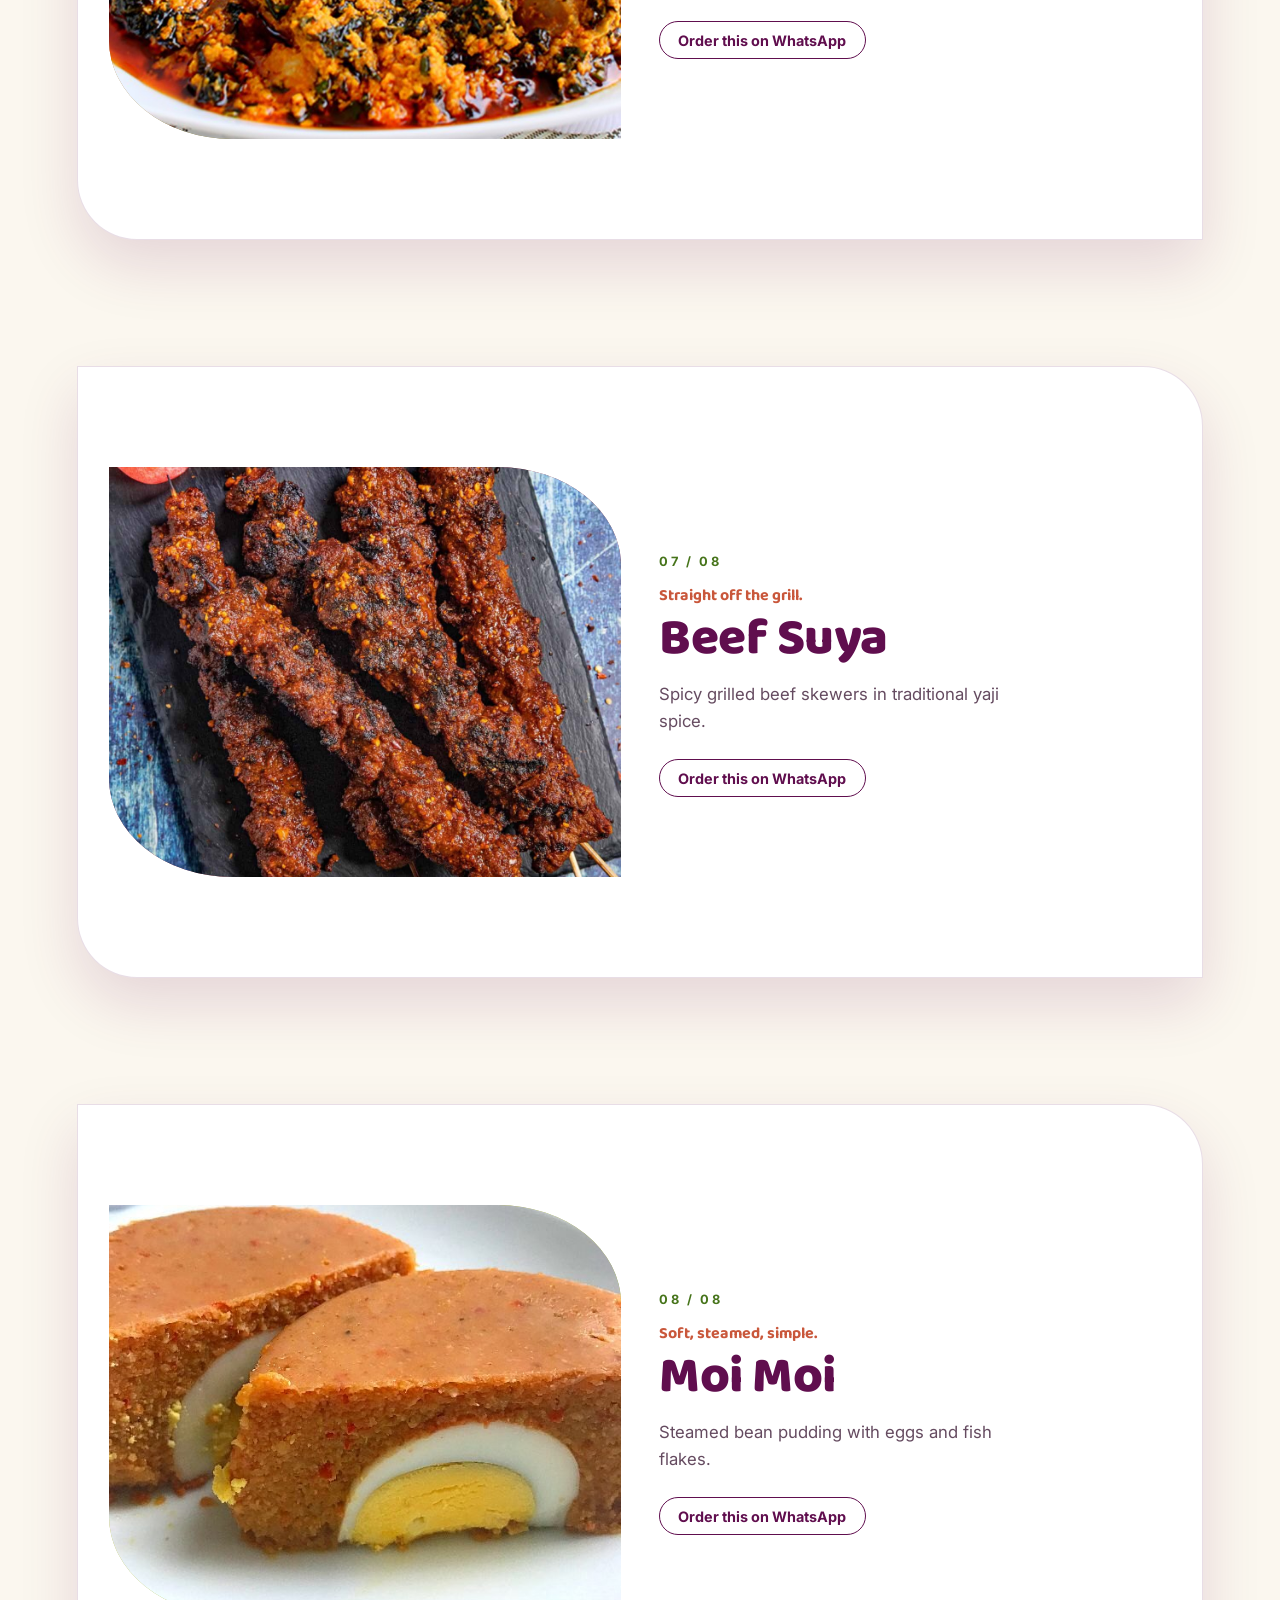
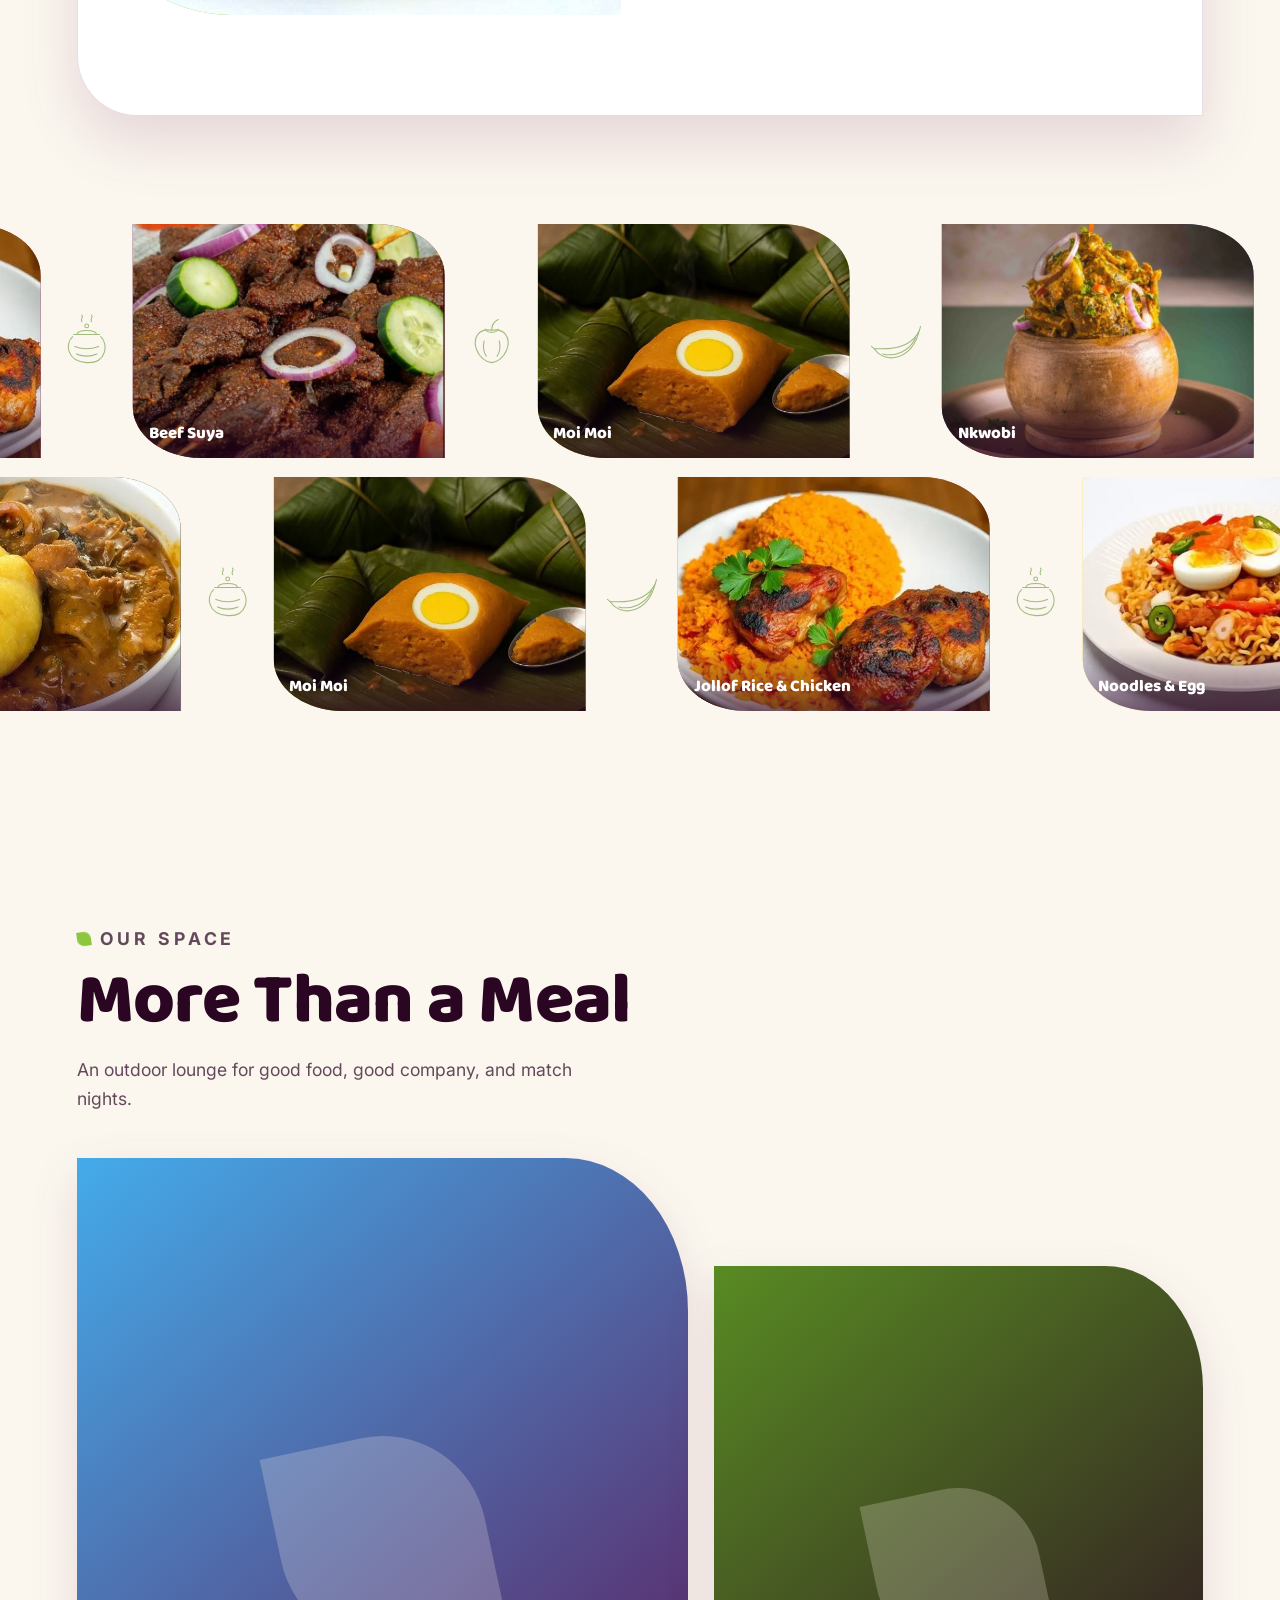
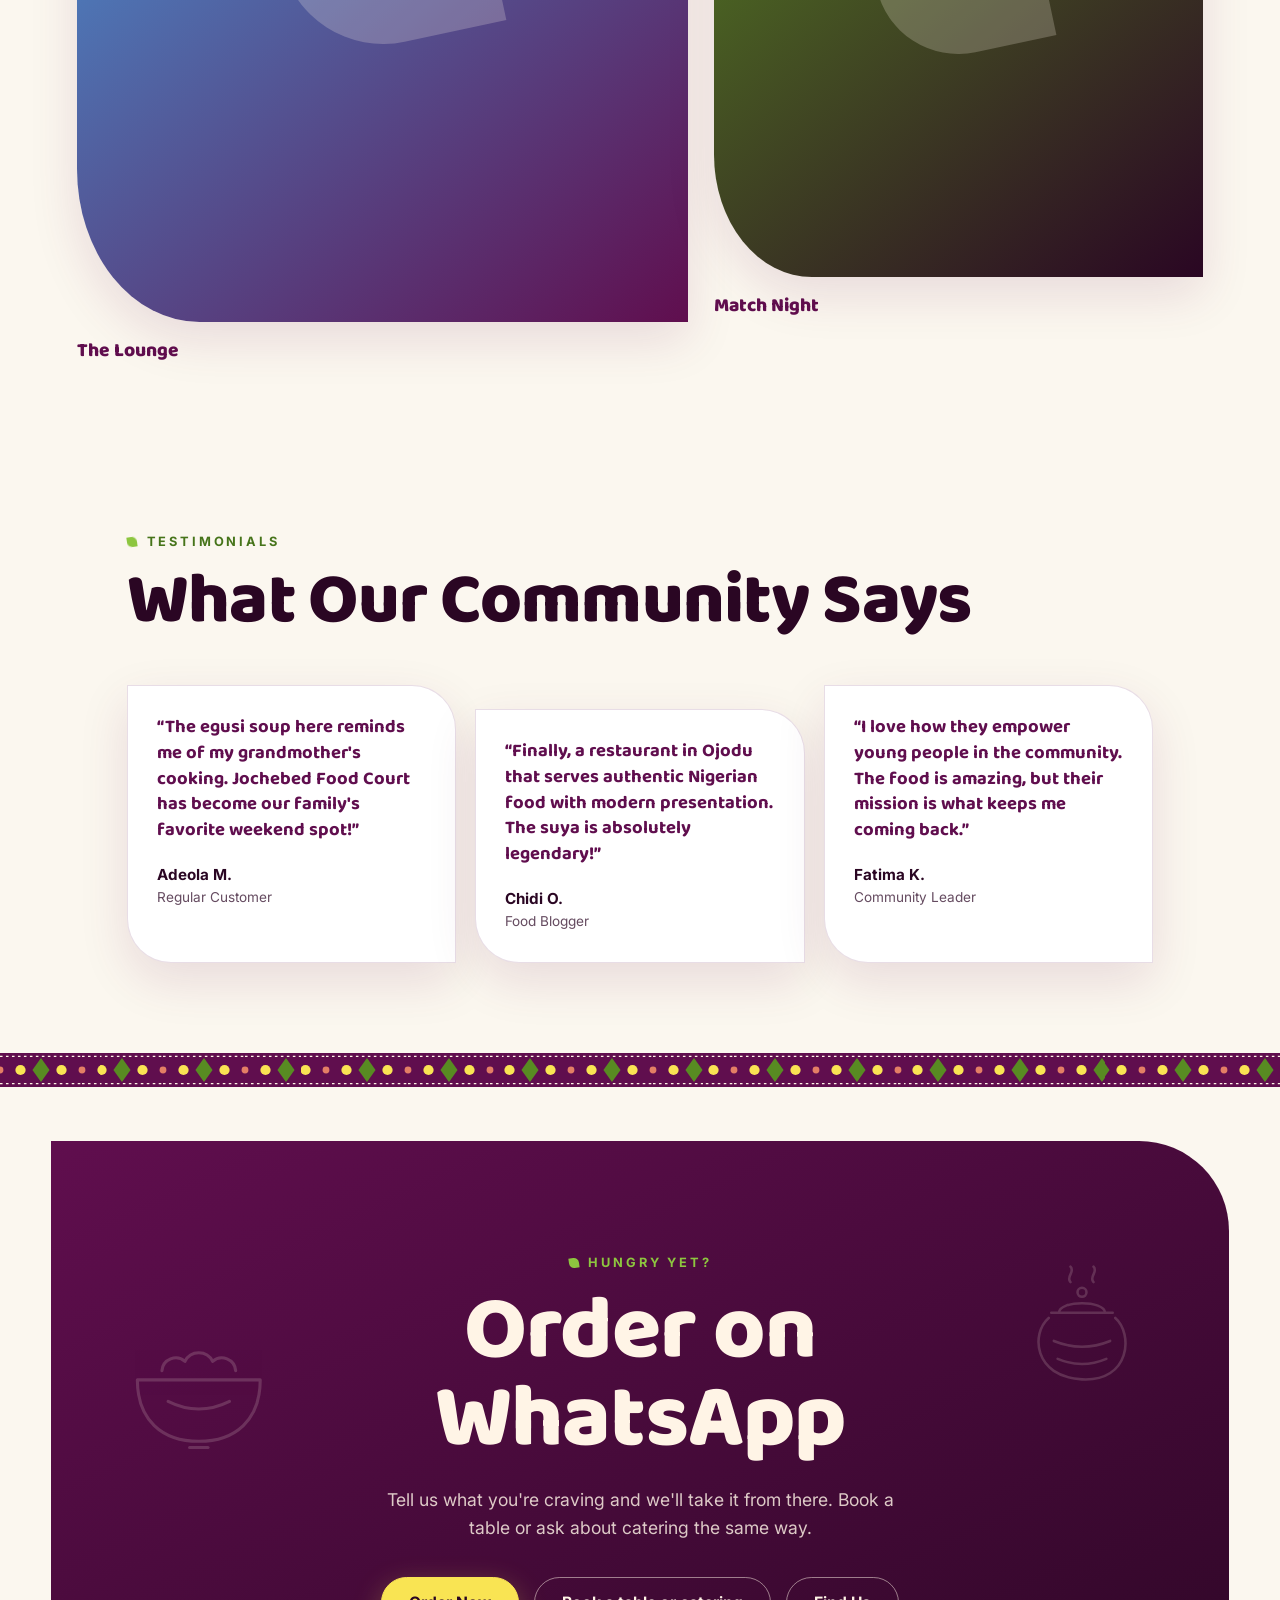
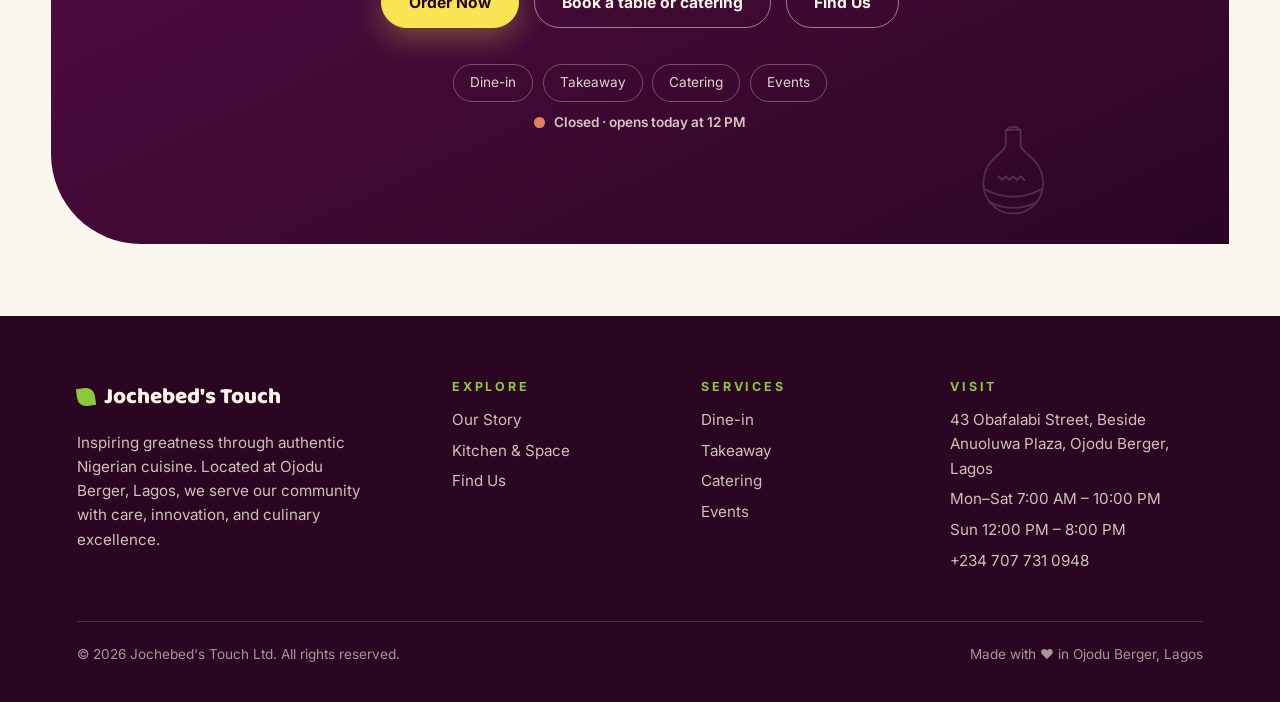
==== commit f3624e9d: "Add link previews, icons and SEO files - Open Graph + Twitter card tags, canonical URLs on both page" ====
--- a/kitchen.html
+++ b/kitchen.html
@@ -6,8 +6,13 @@
 <title>The Kitchen & The Space — Jochebed's Touch, Ojodu Berger</title>
 <meta name="description" content="Authentic Nigerian plates, an outdoor lounge and match nights at Jochebed's Touch, Ojodu Berger, Lagos. Order on WhatsApp.">
 <meta name="theme-color" content="#FBF7EF">
-<meta property="og:type" content="website"><meta property="og:title" content="The Kitchen & The Space — Jochebed's Touch, Ojodu Berger"><meta property="og:description" content="Authentic Nigerian plates, an outdoor lounge and match nights at Jochebed's Touch, Ojodu Berger, Lagos. Order on WhatsApp."><meta property="og:locale" content="en_NG">
-<link rel="icon" href="data:image/svg+xml,%3Csvg xmlns='http://www.w3.org/2000/svg' viewBox='0 0 64 64'%3E%3Cpath d='M8 8h24a24 24 0 0 1 24 24v24H32A24 24 0 0 1 8 32z' fill='%238DC63F'/%3E%3C/svg%3E">
+<link rel="canonical" href="https://jochebedstouch.cipherpr.live/kitchen.html">
+<meta property="og:type" content="website"><meta property="og:site_name" content="Jochebed's Touch"><meta property="og:locale" content="en_NG">
+<meta property="og:url" content="https://jochebedstouch.cipherpr.live/kitchen.html"><meta property="og:title" content="The Kitchen & The Space — Jochebed's Touch, Ojodu Berger"><meta property="og:description" content="Authentic Nigerian plates, an outdoor lounge and match nights at Jochebed's Touch, Ojodu Berger, Lagos. Order on WhatsApp.">
+<meta property="og:image" content="https://jochebedstouch.cipherpr.live/images/og-image.jpg"><meta property="og:image:type" content="image/jpeg"><meta property="og:image:width" content="1200"><meta property="og:image:height" content="630"><meta property="og:image:alt" content="Jollof rice and chicken, nkwobi and moi moi from Jochebed's Touch, Ojodu Berger, Lagos">
+<meta name="twitter:card" content="summary_large_image"><meta name="twitter:title" content="The Kitchen & The Space — Jochebed's Touch, Ojodu Berger"><meta name="twitter:description" content="Authentic Nigerian plates, an outdoor lounge and match nights at Jochebed's Touch, Ojodu Berger, Lagos. Order on WhatsApp."><meta name="twitter:image" content="https://jochebedstouch.cipherpr.live/images/og-image.jpg">
+<link rel="icon" href="favicon.svg" type="image/svg+xml"><link rel="icon" href="favicon-32.png" sizes="32x32" type="image/png">
+<link rel="apple-touch-icon" href="apple-touch-icon.png"><link rel="manifest" href="site.webmanifest">
 <link rel="preconnect" href="https://fonts.googleapis.com"><link rel="preconnect" href="https://fonts.gstatic.com" crossorigin>
 <link rel="stylesheet" href="https://fonts.googleapis.com/css2?family=Baloo+2:wght@600;700;800&family=Inter:wght@400;600;700&display=swap">
 <link rel="stylesheet" href="css/style.css">
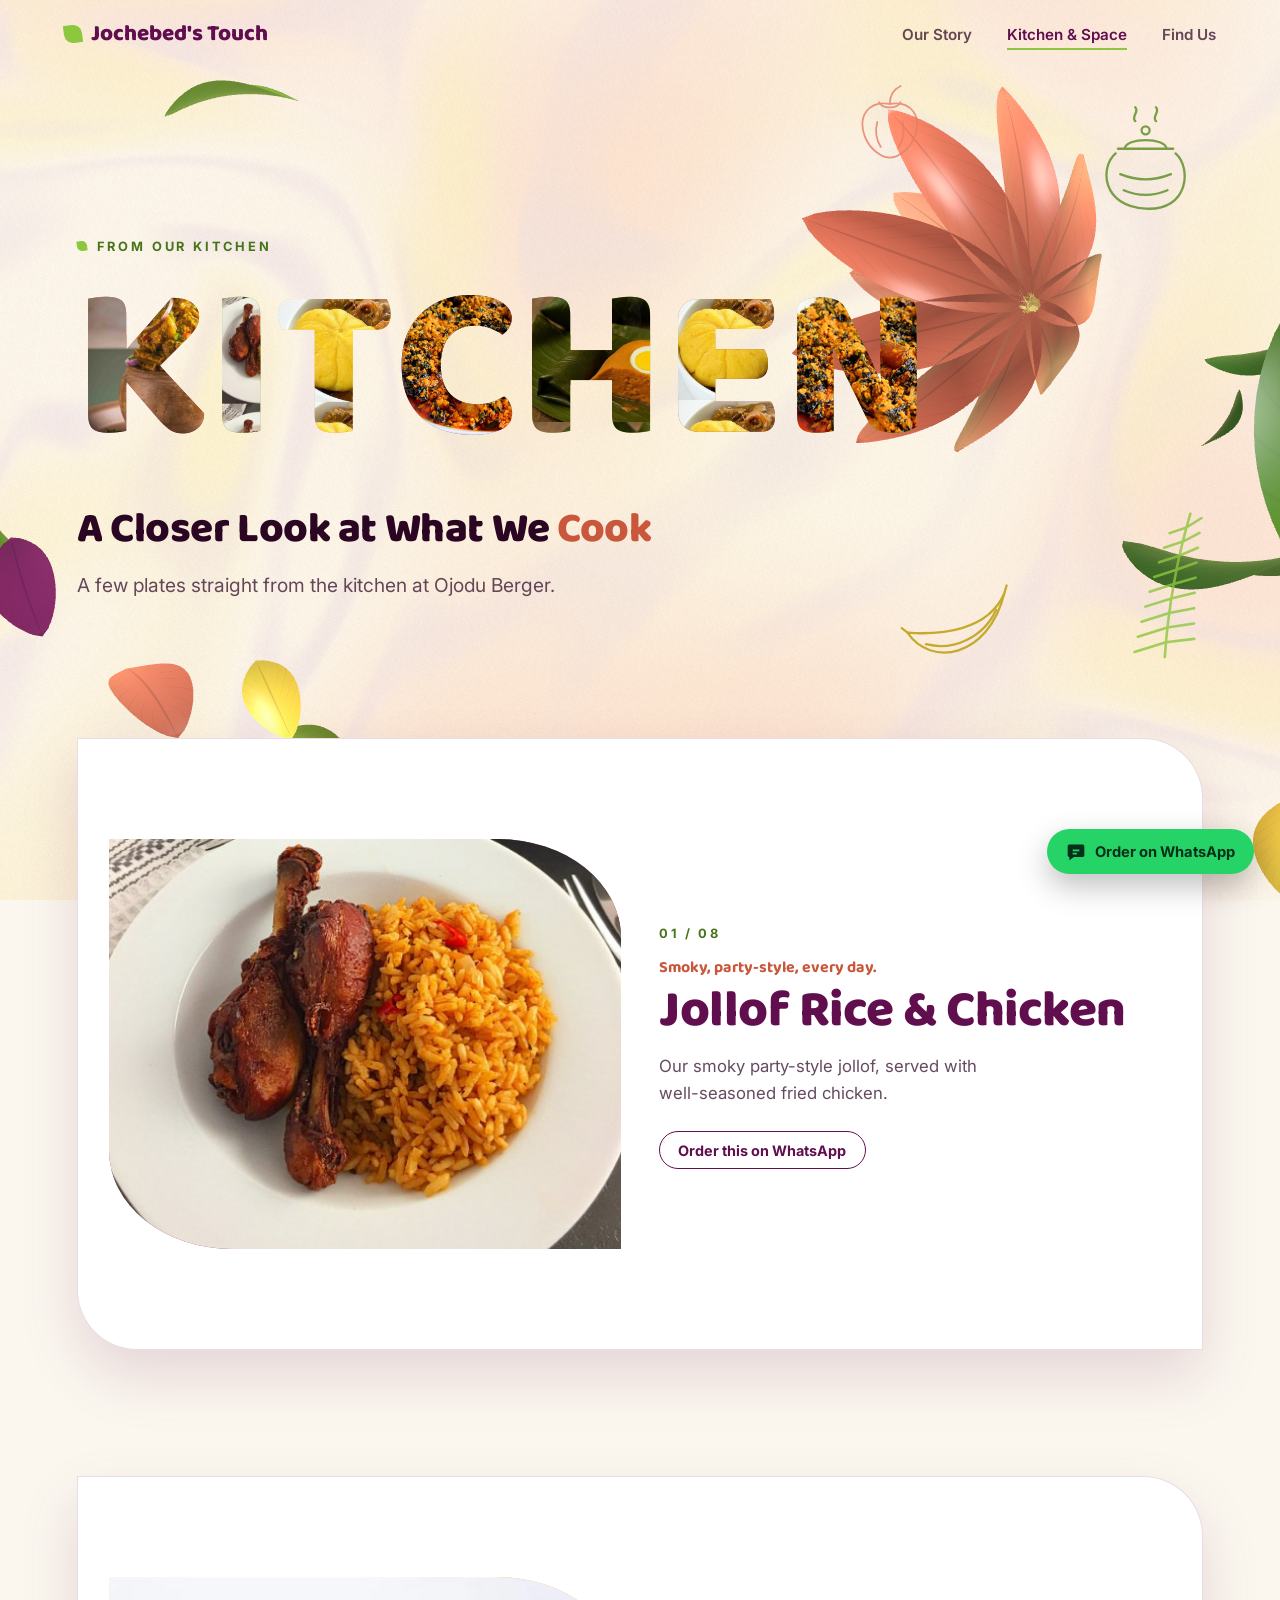
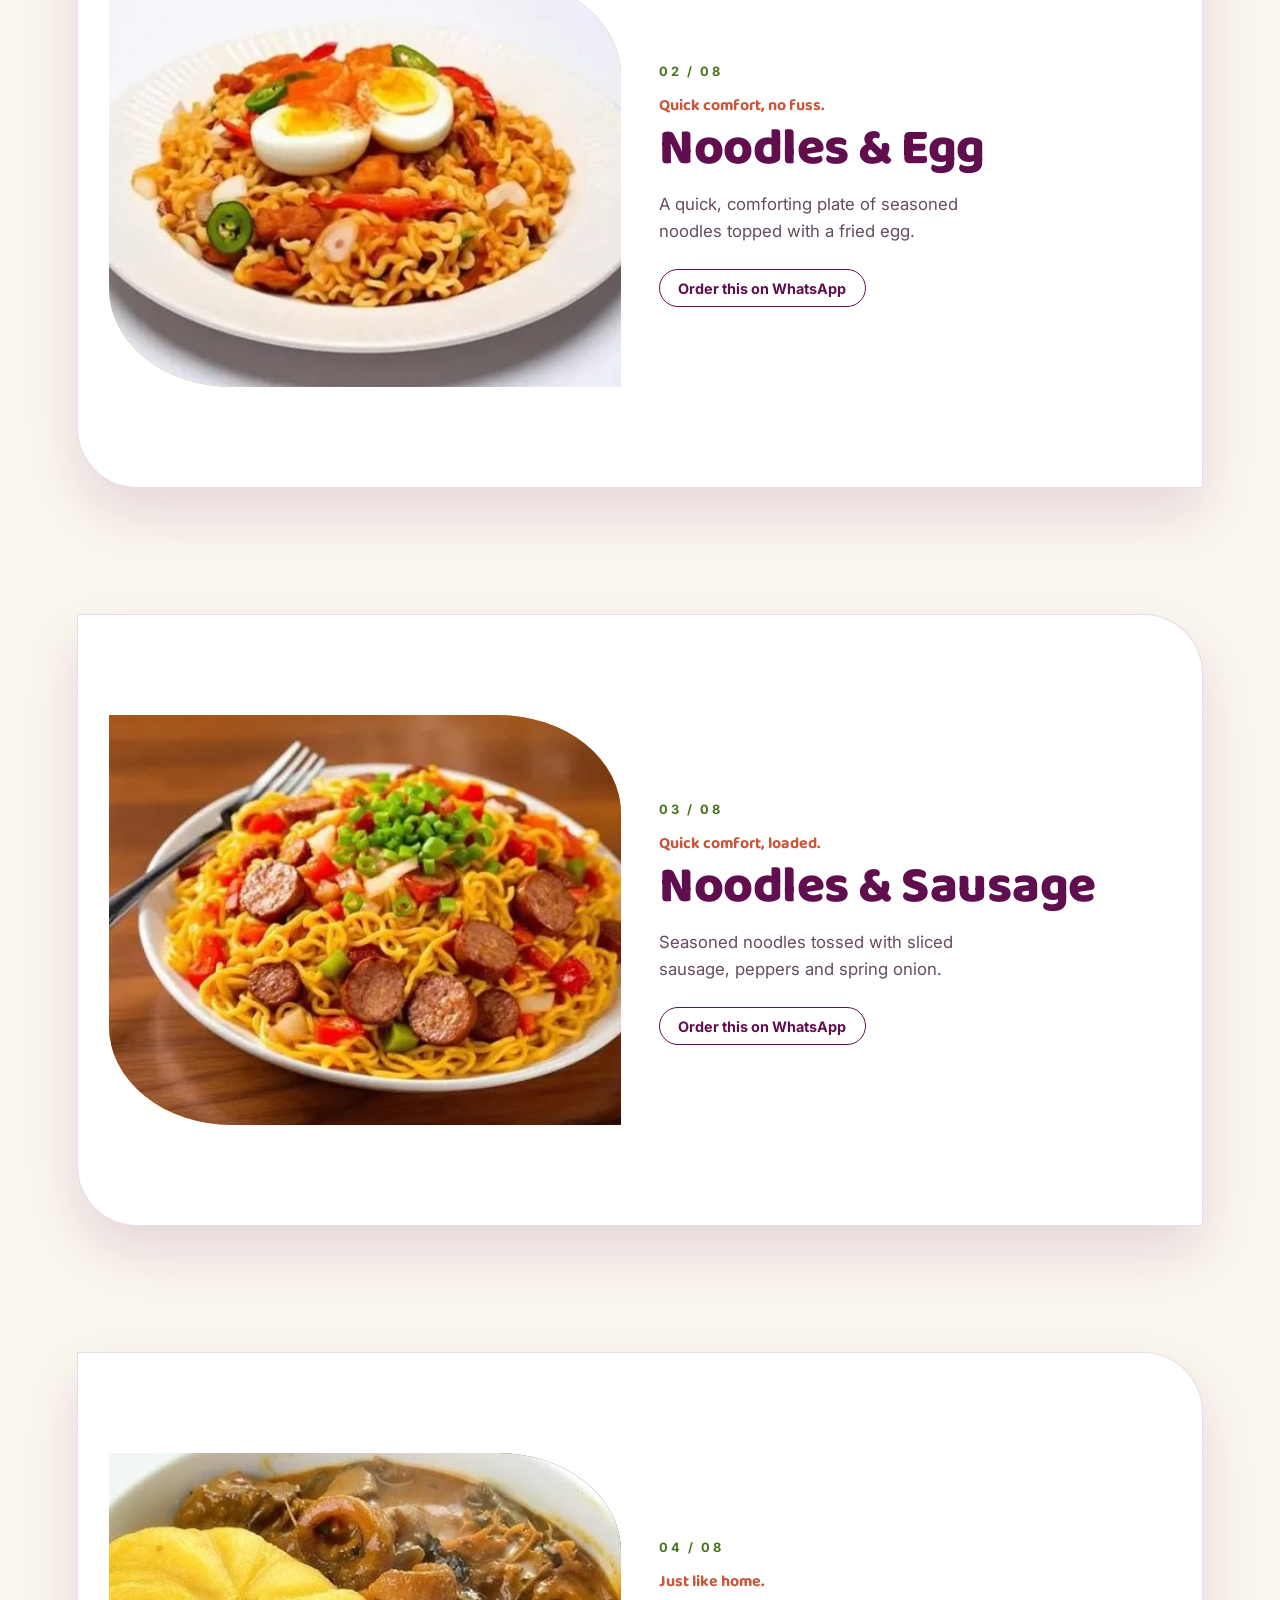
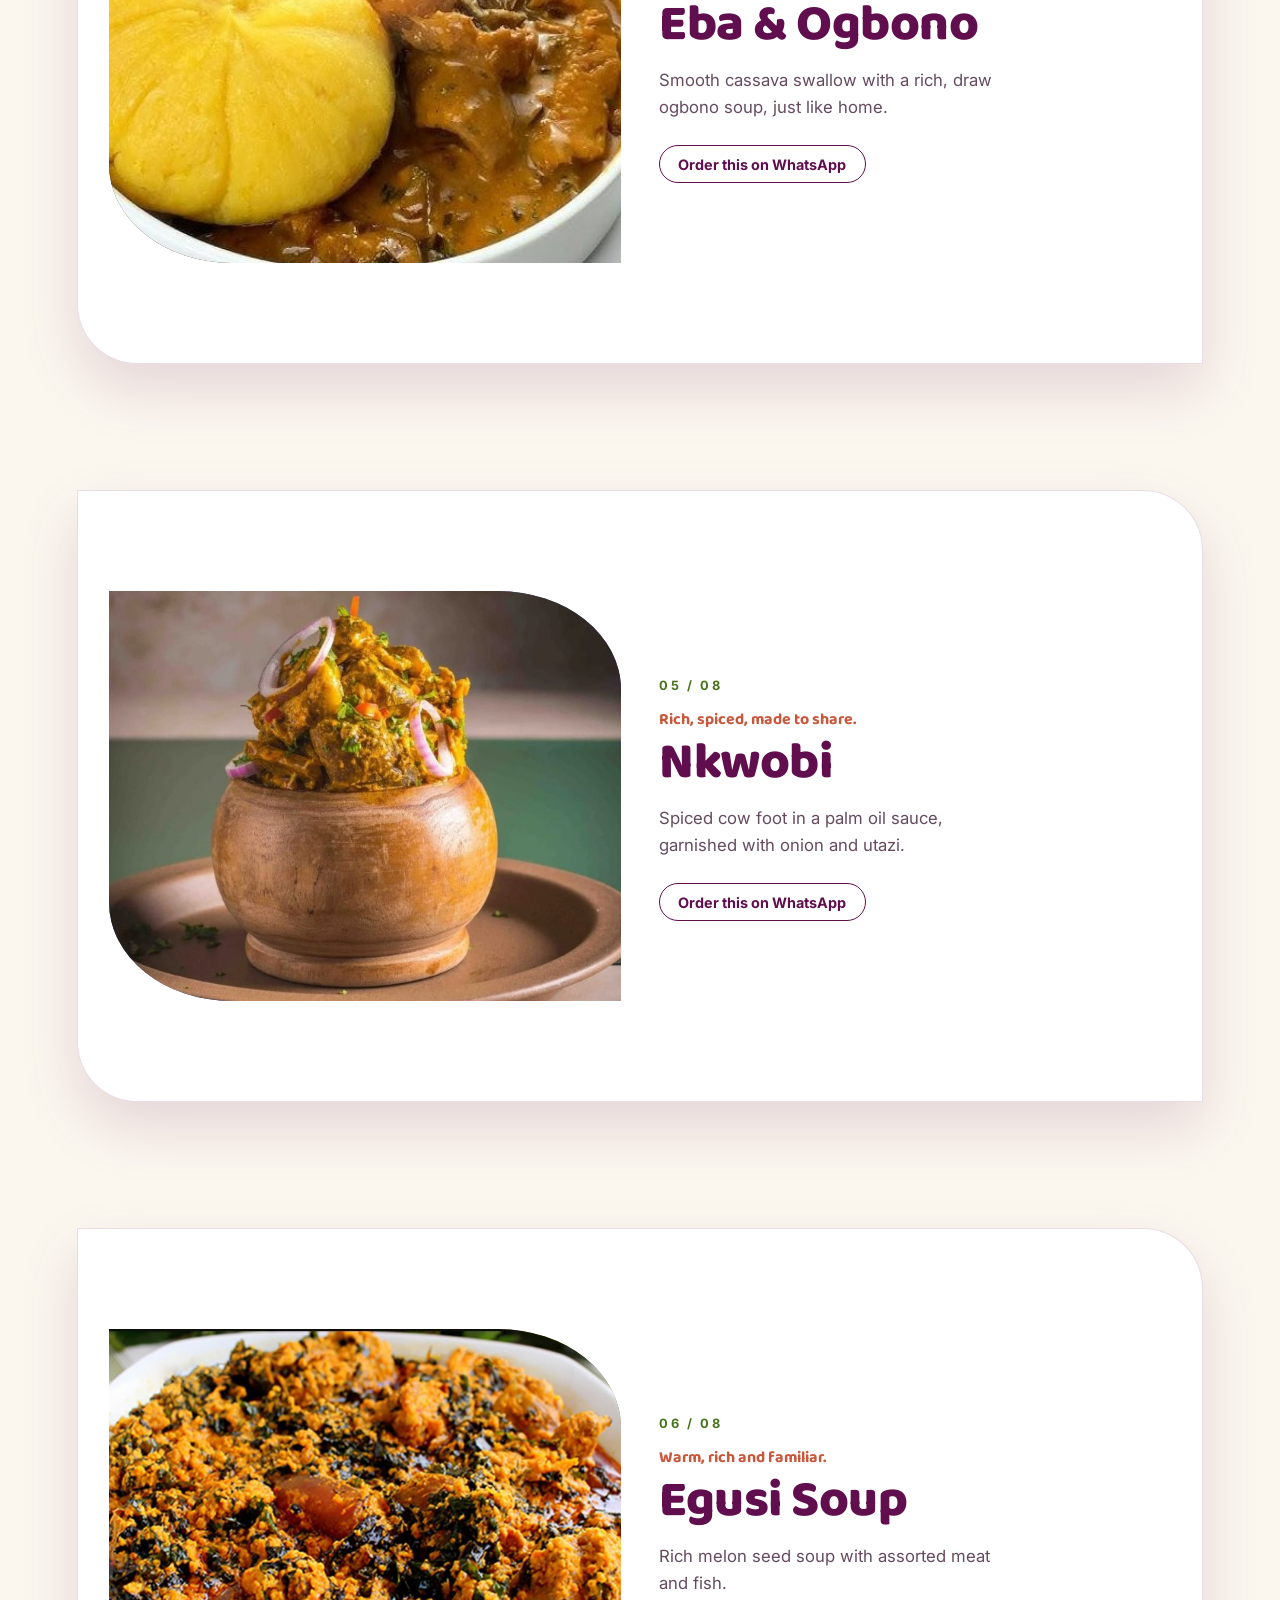
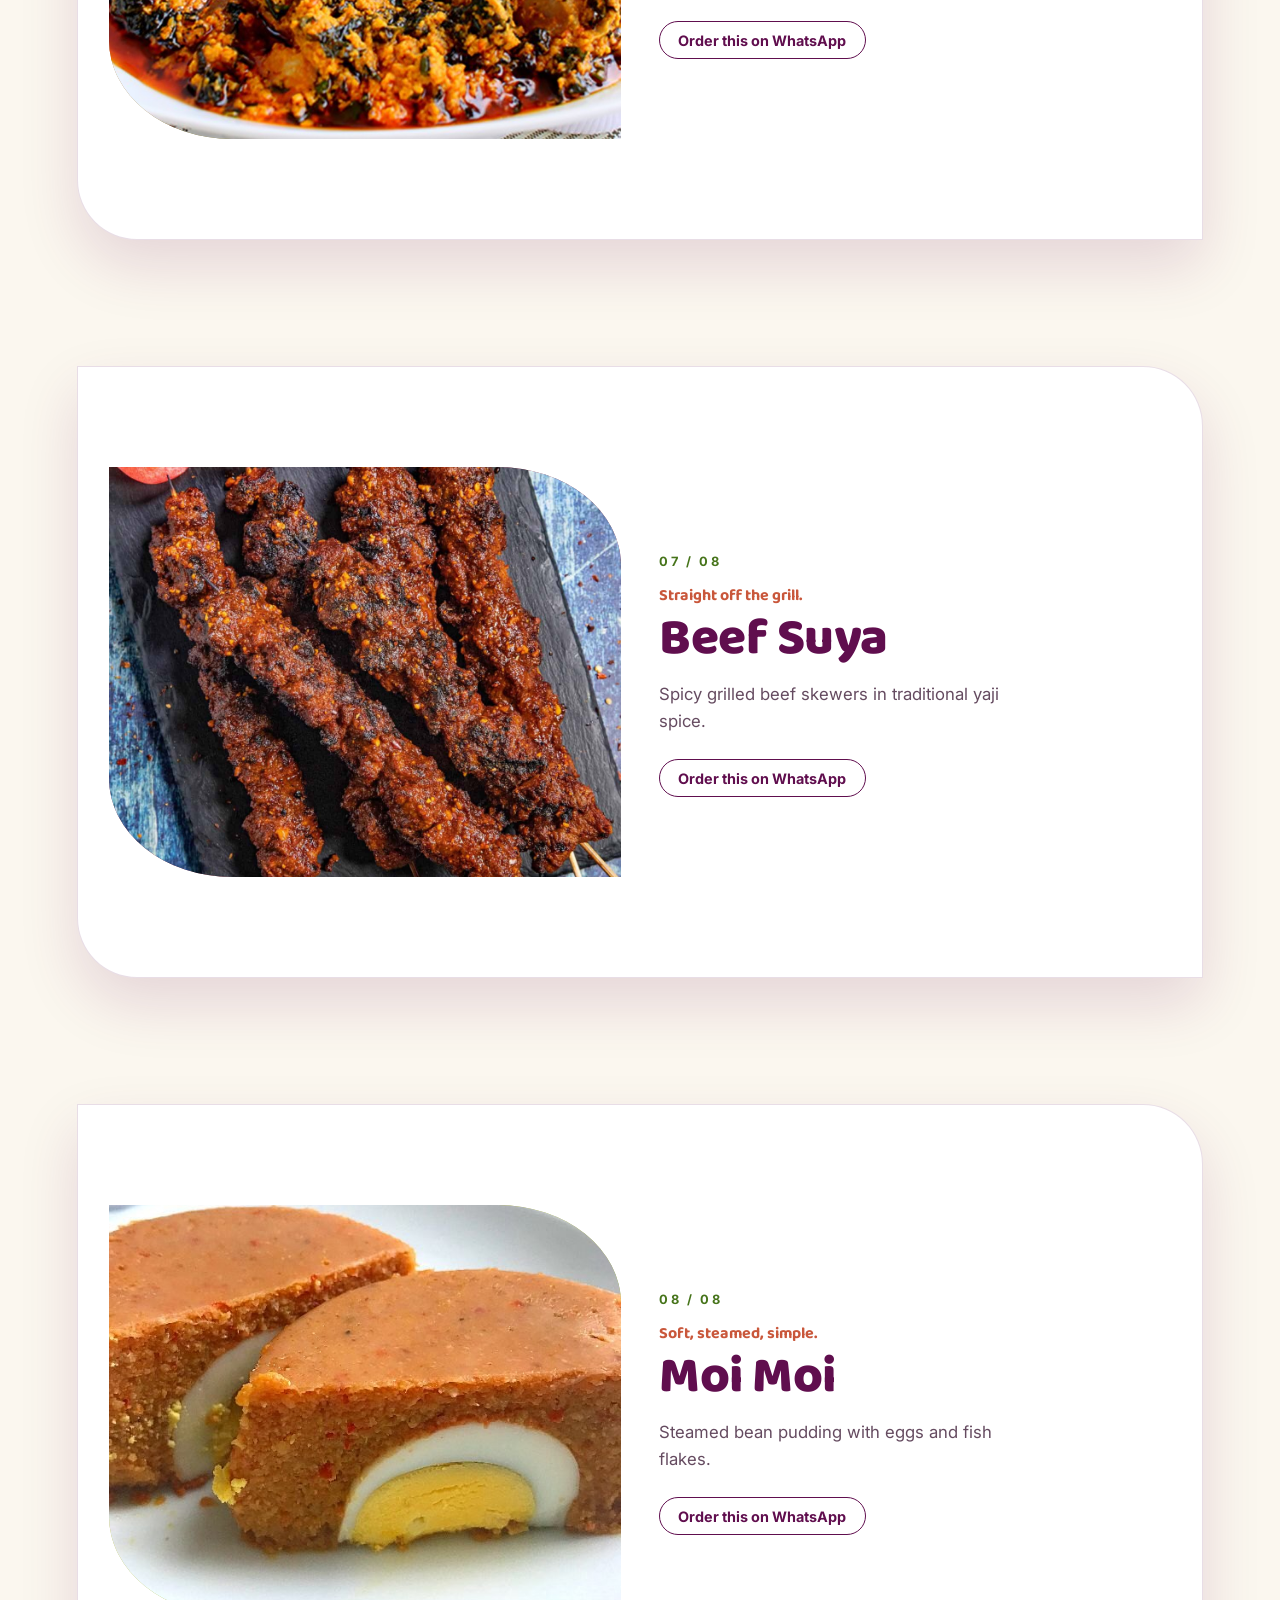
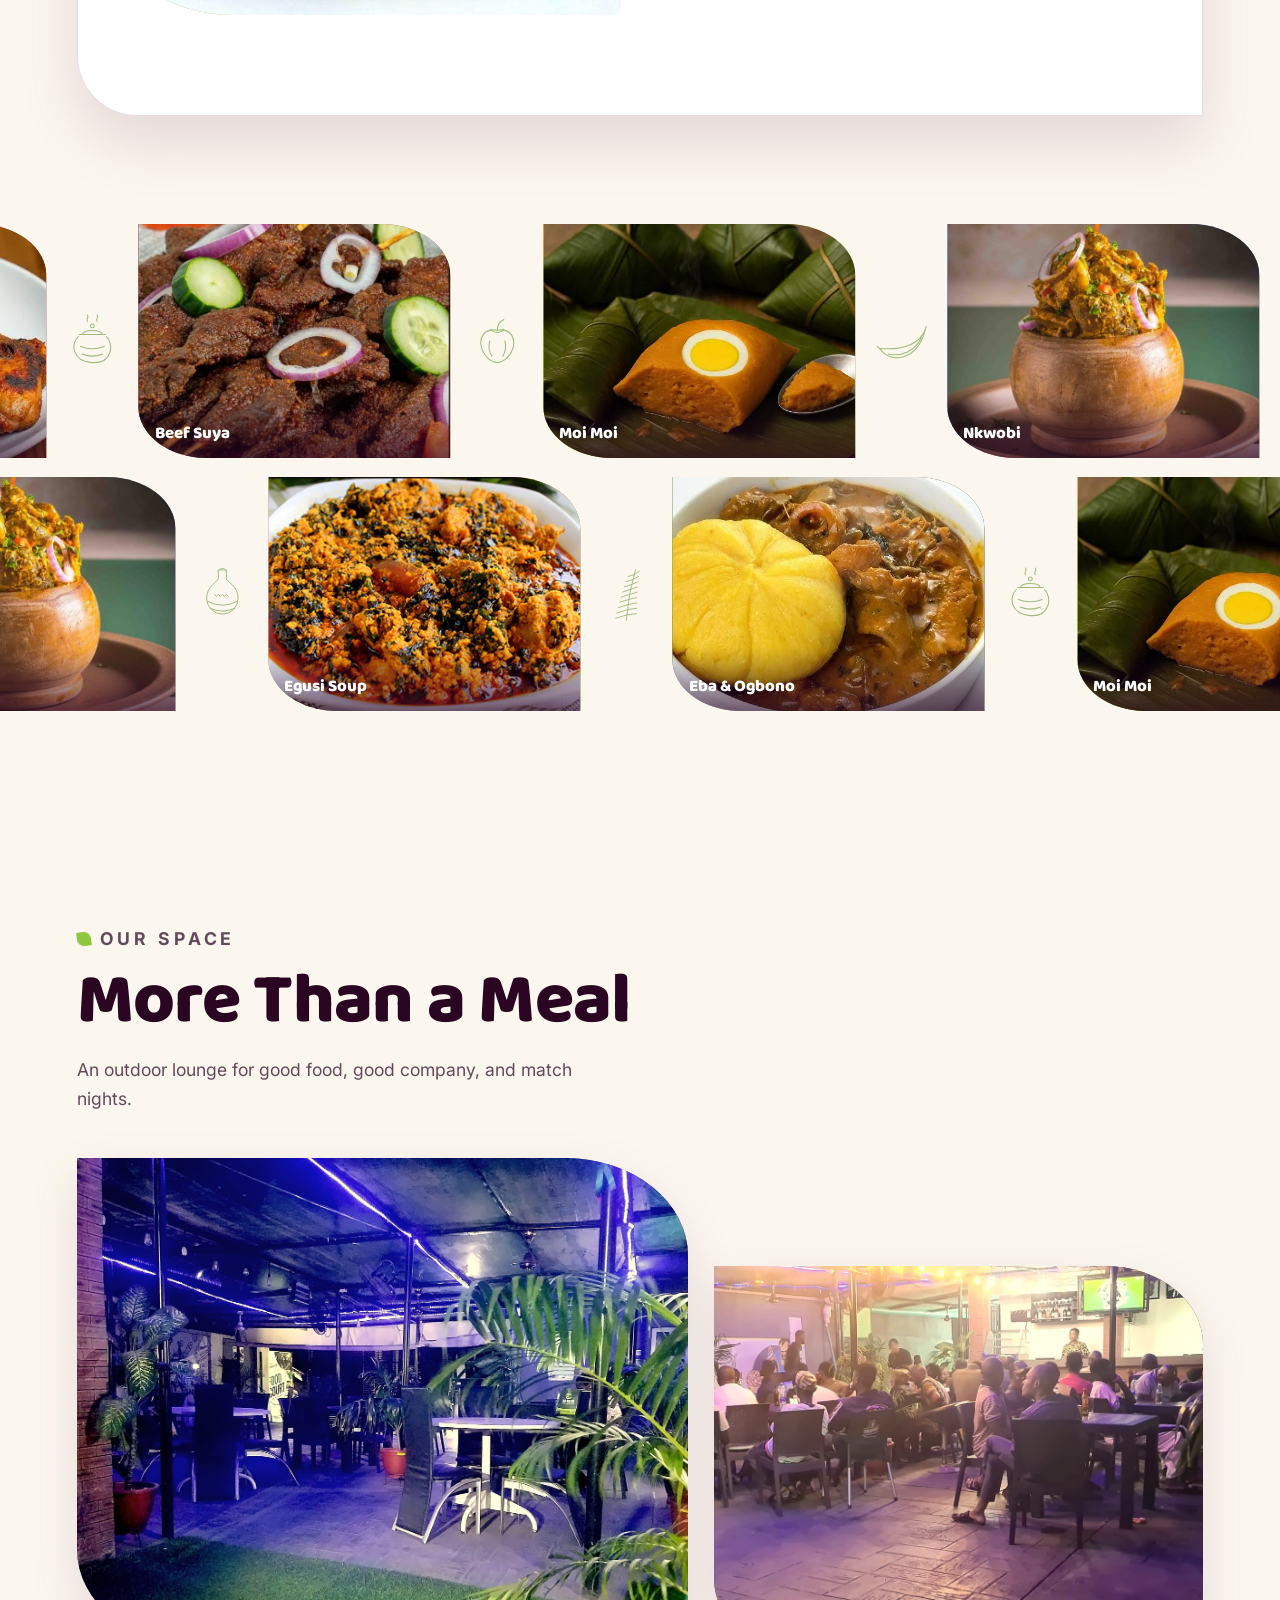
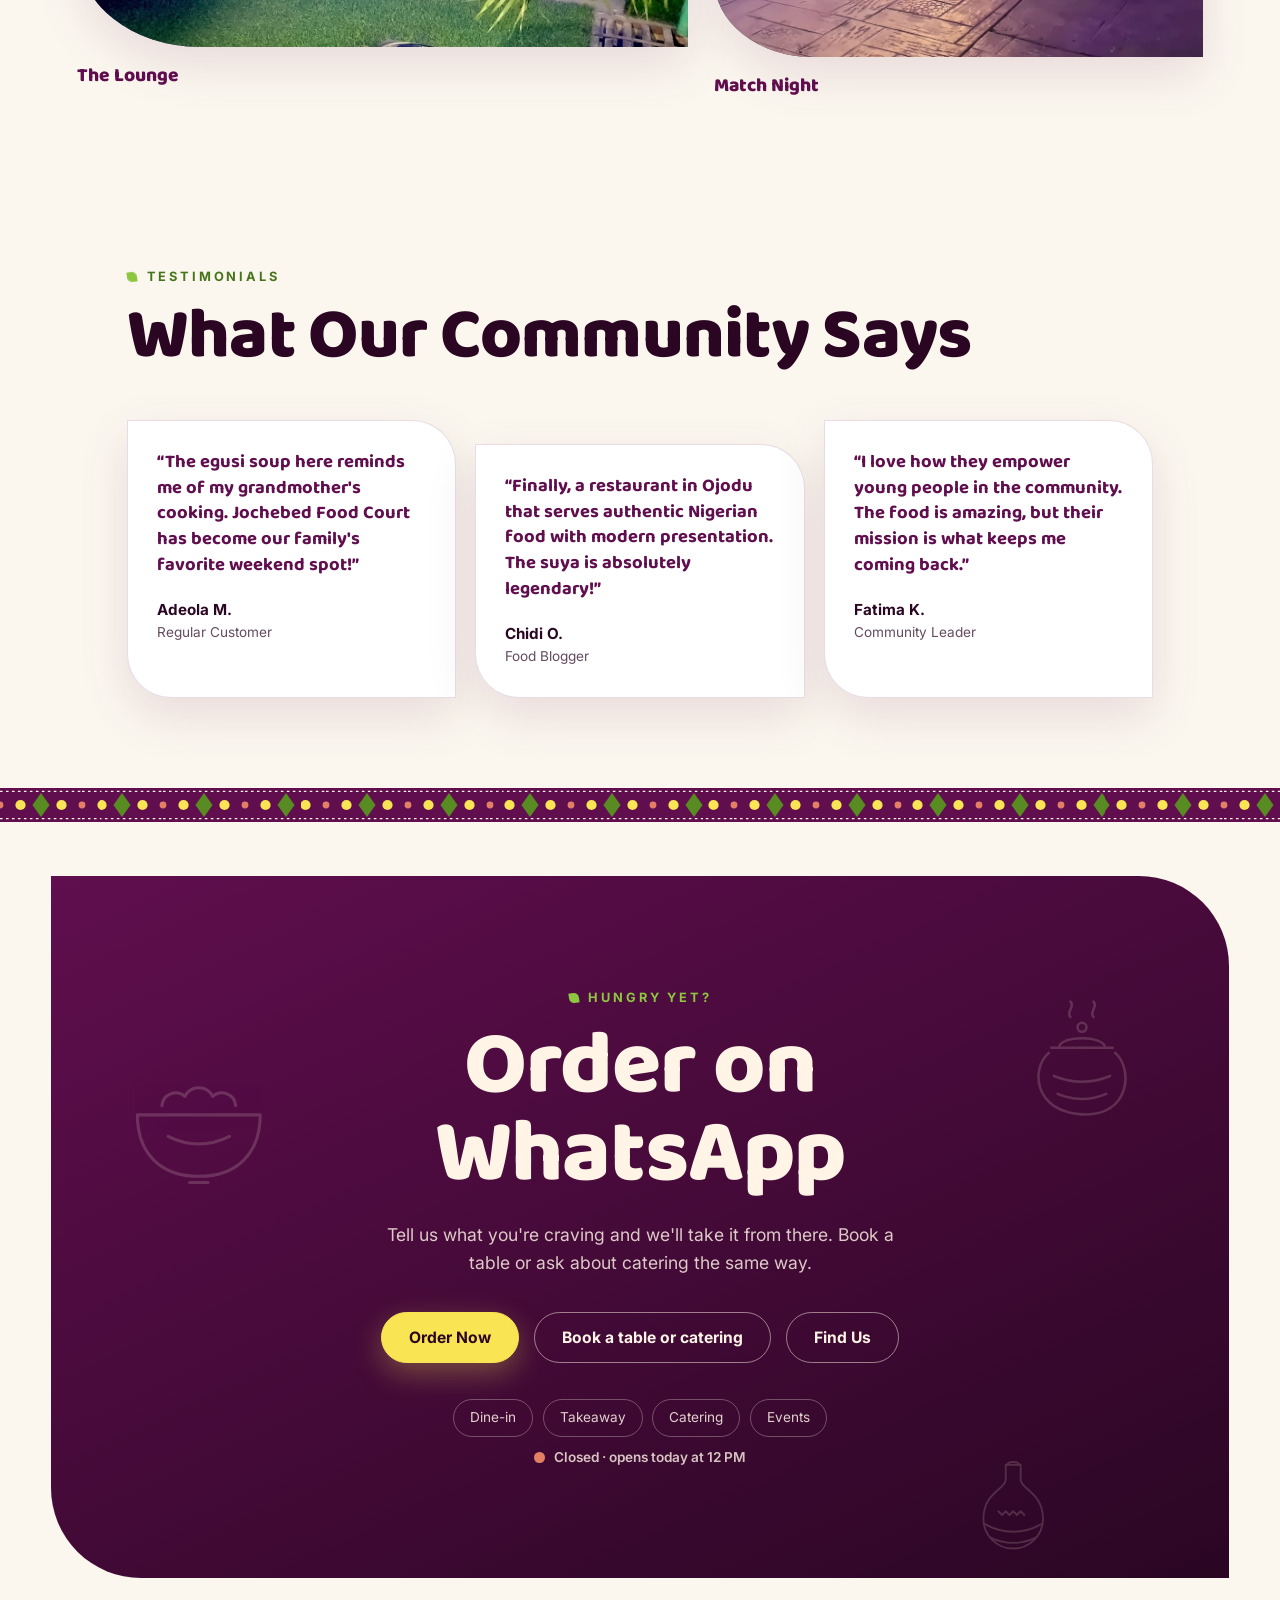
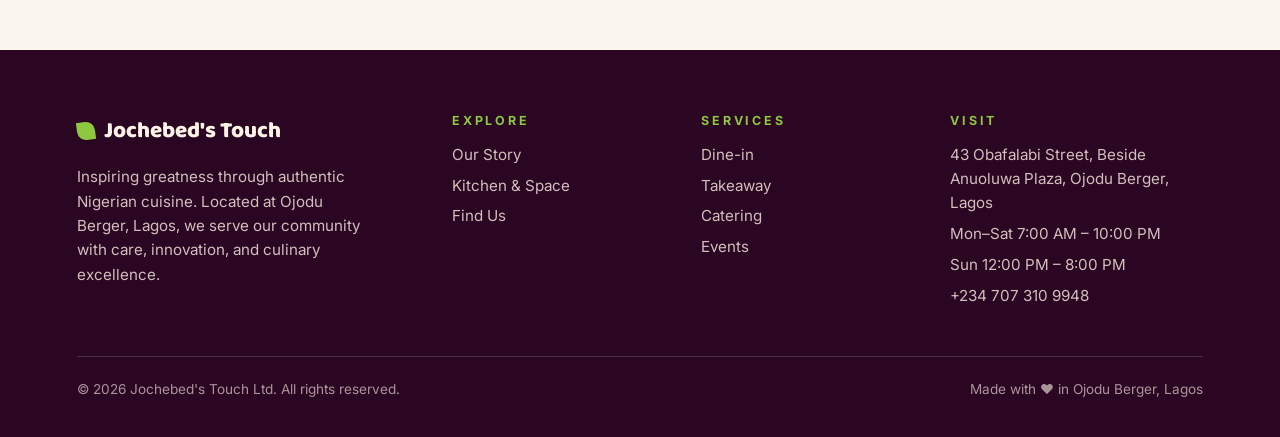
==== commit 59db6cae: "Add space photos, correct WhatsApp number - Graded lounge and match-night photos (shadows, colour ca" ====
--- a/kitchen.html
+++ b/kitchen.html
@@ -18,7 +18,7 @@
 <link rel="stylesheet" href="css/style.css">
 <script>(function(){var d=document.documentElement;d.className='js';try{var rm=matchMedia('(prefers-reduced-motion: reduce)').matches;
 var home=/(^|\/)(index\.html)?$/.test(location.pathname);if(false&&home&&!location.hash&&!rm&&!sessionStorage.getItem('jt-intro'))d.classList.add('intro')}catch(e){}})()</script>
-<script type="application/ld+json">{"@context":"https://schema.org","@type":"Restaurant","name":"Jochebed's Touch","servesCuisine":"Nigerian","telephone":"+2347077310948","address":{"@type":"PostalAddress","streetAddress":"43 Obafalabi Street, Beside Anuoluwa Plaza","addressLocality":"Ojodu Berger","addressRegion":"Lagos","addressCountry":"NG"},"openingHoursSpecification":[{"@type":"OpeningHoursSpecification","dayOfWeek":["Monday","Tuesday","Wednesday","Thursday","Friday","Saturday"],"opens":"07:00","closes":"22:00"},{"@type":"OpeningHoursSpecification","dayOfWeek":"Sunday","opens":"12:00","closes":"20:00"}]}</script>
+<script type="application/ld+json">{"@context":"https://schema.org","@type":"Restaurant","name":"Jochebed's Touch","servesCuisine":"Nigerian","telephone":"+2347073109948","address":{"@type":"PostalAddress","streetAddress":"43 Obafalabi Street, Beside Anuoluwa Plaza","addressLocality":"Ojodu Berger","addressRegion":"Lagos","addressCountry":"NG"},"openingHoursSpecification":[{"@type":"OpeningHoursSpecification","dayOfWeek":["Monday","Tuesday","Wednesday","Thursday","Friday","Saturday"],"opens":"07:00","closes":"22:00"},{"@type":"OpeningHoursSpecification","dayOfWeek":"Sunday","opens":"12:00","closes":"20:00"}]}</script>
 <style>:root{--ankara:url("data:image/svg+xml,%3Csvg%20xmlns%3D%27http%3A//www.w3.org/2000/svg%27%20width%3D%2796%27%20height%3D%2740%27%20viewBox%3D%270%200%2096%2040%27%3E%3Crect%20width%3D%2796%27%20height%3D%2740%27%20fill%3D%27%23600E4E%27/%3E%3Cg%20fill%3D%27%23F9E453%27%3E%3Ccircle%20cx%3D%2724%27%20cy%3D%2720%27%20r%3D%276%27/%3E%3Ccircle%20cx%3D%2772%27%20cy%3D%2720%27%20r%3D%276%27/%3E%3C/g%3E%3Cpath%20d%3D%27M48%206l10%2014-10%2014-10-14z%27%20fill%3D%27%23588B22%27/%3E%3Cg%20fill%3D%27%23E37F65%27%3E%3Ccircle%20cx%3D%270%27%20cy%3D%2720%27%20r%3D%274%27/%3E%3Ccircle%20cx%3D%2796%27%20cy%3D%2720%27%20r%3D%274%27/%3E%3C/g%3E%3Cpath%20d%3D%27M0%204h96M0%2036h96%27%20stroke%3D%27%23FFF4E6%27%20stroke-width%3D%271.5%27%20stroke-dasharray%3D%273%204%27%20fill%3D%27none%27/%3E%3C/svg%3E")}</style>
 </head>
 <body data-page="kitchen">
@@ -48,7 +48,7 @@
 </header>
 <nav class="menu" aria-label="Mobile menu">
   <a href="index.html">Our Story</a><a href="kitchen.html">Kitchen &amp; Space</a><a href="index.html#find">Find Us</a>
-  <a href="https://wa.me/2347077310948?text=Hi%20Jochebed%27s%20Touch%2C%20I%27d%20like%20to%20place%20an%20order" target="_blank" rel="noopener" class="hl">Order on WhatsApp &rarr;</a>
+  <a href="https://wa.me/2347073109948?text=Hi%20Jochebed%27s%20Touch%2C%20I%27d%20like%20to%20place%20an%20order" target="_blank" rel="noopener" class="hl">Order on WhatsApp &rarr;</a>
 </nav>
 
 <main id="main">
@@ -66,42 +66,42 @@
 <article class="dish" style="--i:0">
   <div class="dish__img leaf-frame ph" style="--c1:#E37F65;--c2:#600E4E"><img src="images/dish-jollof-1.jpg" alt="Jollof Rice and Chicken" loading="lazy" decoding="async" onerror="this.remove()"></div>
   <div class="dish__body"><span class="dish__no">01 / 08</span><p class="dish__tag">Smoky, party-style, every day.</p><h3>Jollof Rice &amp; Chicken</h3><p class="d">Our smoky party-style jollof, served with well-seasoned fried chicken.</p>
-  <a class="btn btn--ghost btn--sm" data-magnetic target="_blank" rel="noopener" href="https://wa.me/2347077310948?text=Hi%20Jochebed%27s%20Touch%2C%20I%27d%20like%20to%20order%20the%20Jollof%20Rice%20%26%20Chicken">Order this on WhatsApp</a></div>
+  <a class="btn btn--ghost btn--sm" data-magnetic target="_blank" rel="noopener" href="https://wa.me/2347073109948?text=Hi%20Jochebed%27s%20Touch%2C%20I%27d%20like%20to%20order%20the%20Jollof%20Rice%20%26%20Chicken">Order this on WhatsApp</a></div>
 </article>
 <article class="dish" style="--i:1">
   <div class="dish__img leaf-frame ph" style="--c1:#F9E453;--c2:#E37F65"><img src="images/dish-noodles-egg.jpg" alt="Noodles and Egg" loading="lazy" decoding="async" onerror="this.remove()"></div>
   <div class="dish__body"><span class="dish__no">02 / 08</span><p class="dish__tag">Quick comfort, no fuss.</p><h3>Noodles &amp; Egg</h3><p class="d">A quick, comforting plate of seasoned noodles topped with a fried egg.</p>
-  <a class="btn btn--ghost btn--sm" data-magnetic target="_blank" rel="noopener" href="https://wa.me/2347077310948?text=Hi%20Jochebed%27s%20Touch%2C%20I%27d%20like%20to%20order%20the%20Noodles%20%26%20Egg">Order this on WhatsApp</a></div>
+  <a class="btn btn--ghost btn--sm" data-magnetic target="_blank" rel="noopener" href="https://wa.me/2347073109948?text=Hi%20Jochebed%27s%20Touch%2C%20I%27d%20like%20to%20order%20the%20Noodles%20%26%20Egg">Order this on WhatsApp</a></div>
 </article>
 <article class="dish" style="--i:2">
   <div class="dish__img leaf-frame ph" style="--c1:#E37F65;--c2:#F9E453"><img src="images/dish-noodles-sausage.jpg" alt="Noodles and Sausage" loading="lazy" decoding="async" onerror="this.remove()"></div>
   <div class="dish__body"><span class="dish__no">03 / 08</span><p class="dish__tag">Quick comfort, loaded.</p><h3>Noodles &amp; Sausage</h3><p class="d">Seasoned noodles tossed with sliced sausage, peppers and spring onion.</p>
-  <a class="btn btn--ghost btn--sm" data-magnetic target="_blank" rel="noopener" href="https://wa.me/2347077310948?text=Hi%20Jochebed%27s%20Touch%2C%20I%27d%20like%20to%20order%20the%20Noodles%20%26%20Sausage">Order this on WhatsApp</a></div>
+  <a class="btn btn--ghost btn--sm" data-magnetic target="_blank" rel="noopener" href="https://wa.me/2347073109948?text=Hi%20Jochebed%27s%20Touch%2C%20I%27d%20like%20to%20order%20the%20Noodles%20%26%20Sausage">Order this on WhatsApp</a></div>
 </article>
 <article class="dish" style="--i:3">
   <div class="dish__img leaf-frame ph" style="--c1:#588B22;--c2:#2a0623"><img src="images/dish-eba-ogbono.jpg" alt="Eba and Ogbono" loading="lazy" decoding="async" onerror="this.remove()"></div>
   <div class="dish__body"><span class="dish__no">04 / 08</span><p class="dish__tag">Just like home.</p><h3>Eba &amp; Ogbono</h3><p class="d">Smooth cassava swallow with a rich, draw ogbono soup, just like home.</p>
-  <a class="btn btn--ghost btn--sm" data-magnetic target="_blank" rel="noopener" href="https://wa.me/2347077310948?text=Hi%20Jochebed%27s%20Touch%2C%20I%27d%20like%20to%20order%20the%20Eba%20%26%20Ogbono">Order this on WhatsApp</a></div>
+  <a class="btn btn--ghost btn--sm" data-magnetic target="_blank" rel="noopener" href="https://wa.me/2347073109948?text=Hi%20Jochebed%27s%20Touch%2C%20I%27d%20like%20to%20order%20the%20Eba%20%26%20Ogbono">Order this on WhatsApp</a></div>
 </article>
 <article class="dish" style="--i:4">
   <div class="dish__img leaf-frame ph" style="--c1:#44ABEA;--c2:#600E4E"><img src="images/dish-nkwobi.jpg" alt="Nkwobi" loading="lazy" decoding="async" onerror="this.remove()"></div>
   <div class="dish__body"><span class="dish__no">05 / 08</span><p class="dish__tag">Rich, spiced, made to share.</p><h3>Nkwobi</h3><p class="d">Spiced cow foot in a palm oil sauce, garnished with onion and utazi.</p>
-  <a class="btn btn--ghost btn--sm" data-magnetic target="_blank" rel="noopener" href="https://wa.me/2347077310948?text=Hi%20Jochebed%27s%20Touch%2C%20I%27d%20like%20to%20order%20the%20Nkwobi">Order this on WhatsApp</a></div>
+  <a class="btn btn--ghost btn--sm" data-magnetic target="_blank" rel="noopener" href="https://wa.me/2347073109948?text=Hi%20Jochebed%27s%20Touch%2C%20I%27d%20like%20to%20order%20the%20Nkwobi">Order this on WhatsApp</a></div>
 </article>
 <article class="dish" style="--i:5">
   <div class="dish__img leaf-frame ph" style="--c1:#E37F65;--c2:#588B22"><img src="images/dish-egusi-2.jpg" alt="Egusi Soup" loading="lazy" decoding="async" onerror="this.remove()"></div>
   <div class="dish__body"><span class="dish__no">06 / 08</span><p class="dish__tag">Warm, rich and familiar.</p><h3>Egusi Soup</h3><p class="d">Rich melon seed soup with assorted meat and fish.</p>
-  <a class="btn btn--ghost btn--sm" data-magnetic target="_blank" rel="noopener" href="https://wa.me/2347077310948?text=Hi%20Jochebed%27s%20Touch%2C%20I%27d%20like%20to%20order%20the%20Egusi%20Soup">Order this on WhatsApp</a></div>
+  <a class="btn btn--ghost btn--sm" data-magnetic target="_blank" rel="noopener" href="https://wa.me/2347073109948?text=Hi%20Jochebed%27s%20Touch%2C%20I%27d%20like%20to%20order%20the%20Egusi%20Soup">Order this on WhatsApp</a></div>
 </article>
 <article class="dish" style="--i:6">
   <div class="dish__img leaf-frame ph" style="--c1:#600E4E;--c2:#E37F65"><img src="images/dish-suya-2.jpg" alt="Beef Suya" loading="lazy" decoding="async" onerror="this.remove()"></div>
   <div class="dish__body"><span class="dish__no">07 / 08</span><p class="dish__tag">Straight off the grill.</p><h3>Beef Suya</h3><p class="d">Spicy grilled beef skewers in traditional yaji spice.</p>
-  <a class="btn btn--ghost btn--sm" data-magnetic target="_blank" rel="noopener" href="https://wa.me/2347077310948?text=Hi%20Jochebed%27s%20Touch%2C%20I%27d%20like%20to%20order%20the%20Beef%20Suya">Order this on WhatsApp</a></div>
+  <a class="btn btn--ghost btn--sm" data-magnetic target="_blank" rel="noopener" href="https://wa.me/2347073109948?text=Hi%20Jochebed%27s%20Touch%2C%20I%27d%20like%20to%20order%20the%20Beef%20Suya">Order this on WhatsApp</a></div>
 </article>
 <article class="dish" style="--i:7">
   <div class="dish__img leaf-frame ph" style="--c1:#F9E453;--c2:#588B22"><img src="images/dish-moimoi-2.jpg" alt="Moi Moi" loading="lazy" decoding="async" onerror="this.remove()"></div>
   <div class="dish__body"><span class="dish__no">08 / 08</span><p class="dish__tag">Soft, steamed, simple.</p><h3>Moi Moi</h3><p class="d">Steamed bean pudding with eggs and fish flakes.</p>
-  <a class="btn btn--ghost btn--sm" data-magnetic target="_blank" rel="noopener" href="https://wa.me/2347077310948?text=Hi%20Jochebed%27s%20Touch%2C%20I%27d%20like%20to%20order%20the%20Moi%20Moi">Order this on WhatsApp</a></div>
+  <a class="btn btn--ghost btn--sm" data-magnetic target="_blank" rel="noopener" href="https://wa.me/2347073109948?text=Hi%20Jochebed%27s%20Touch%2C%20I%27d%20like%20to%20order%20the%20Moi%20Moi">Order this on WhatsApp</a></div>
 </article>
 </section>
 
@@ -143,8 +143,8 @@
   <h2 data-split>Order on WhatsApp</h2>
   <p class="olead" data-reveal>Tell us what you're craving and we'll take it from there. Book a table or ask about catering the same way.</p>
   <div class="hero__cta" style="justify-content:center" data-reveal>
-    <a class="btn" data-magnetic target="_blank" rel="noopener" href="https://wa.me/2347077310948?text=Hi%20Jochebed%27s%20Touch%2C%20I%27d%20like%20to%20place%20an%20order">Order Now</a>
-    <a class="btn btn--ghost" data-magnetic target="_blank" rel="noopener" href="https://wa.me/2347077310948?text=Hi%20Jochebed%27s%20Touch%2C%20I%27d%20like%20to%20reserve%20a%20table%20%2F%20ask%20about%20catering">Book a table or catering</a>
+    <a class="btn" data-magnetic target="_blank" rel="noopener" href="https://wa.me/2347073109948?text=Hi%20Jochebed%27s%20Touch%2C%20I%27d%20like%20to%20place%20an%20order">Order Now</a>
+    <a class="btn btn--ghost" data-magnetic target="_blank" rel="noopener" href="https://wa.me/2347073109948?text=Hi%20Jochebed%27s%20Touch%2C%20I%27d%20like%20to%20reserve%20a%20table%20%2F%20ask%20about%20catering">Book a table or catering</a>
     <a class="btn btn--ghost" data-magnetic href="index.html#find">Find Us</a>
   </div>
   <div class="chips" data-reveal><span>Dine-in</span><span>Takeaway</span><span>Catering</span><span>Events</span></div>
@@ -157,11 +157,11 @@
       <p style="margin-top:1rem;max-width:30ch">Inspiring greatness through authentic Nigerian cuisine. Located at Ojodu Berger, Lagos, we serve our community with care, innovation, and culinary excellence.</p></div>
     <div><h5>Explore</h5><ul><li><a href="index.html">Our Story</a></li><li><a href="kitchen.html">Kitchen &amp; Space</a></li><li><a href="index.html#find">Find Us</a></li></ul></div>
     <div><h5>Services</h5><ul><li>Dine-in</li><li>Takeaway</li><li>Catering</li><li>Events</li></ul></div>
-    <div><h5>Visit</h5><ul><li>43 Obafalabi Street, Beside Anuoluwa Plaza, Ojodu Berger, Lagos</li><li>Mon&ndash;Sat 7:00 AM &ndash; 10:00 PM</li><li>Sun 12:00 PM &ndash; 8:00 PM</li><li><a href="tel:+2347077310948">+234 707 731 0948</a></li></ul></div>
+    <div><h5>Visit</h5><ul><li>43 Obafalabi Street, Beside Anuoluwa Plaza, Ojodu Berger, Lagos</li><li>Mon&ndash;Sat 7:00 AM &ndash; 10:00 PM</li><li>Sun 12:00 PM &ndash; 8:00 PM</li><li><a href="tel:+2347073109948">+234 707 310 9948</a></li></ul></div>
   </div>
   <div class="foot__base"><span>&copy; 2026 Jochebed's Touch Ltd. All rights reserved.</span><span>Made with &hearts; in Ojodu Berger, Lagos</span></div>
 </footer>
-<a class="fab" target="_blank" rel="noopener" href="https://wa.me/2347077310948?text=Hi%20Jochebed%27s%20Touch%2C%20I%27d%20like%20to%20place%20an%20order" aria-label="Order on WhatsApp"><svg viewBox="0 0 24 24" fill="currentColor" aria-hidden="true"><path d="M4 3h16a2 2 0 0 1 2 2v11a2 2 0 0 1-2 2H9.5L4 22v-4a2 2 0 0 1-2-2V5a2 2 0 0 1 2-2zm4 6v2h8V9H8zm0 4v2h5v-2H8z"/></svg><span>Order on WhatsApp</span></a>
+<a class="fab" target="_blank" rel="noopener" href="https://wa.me/2347073109948?text=Hi%20Jochebed%27s%20Touch%2C%20I%27d%20like%20to%20place%20an%20order" aria-label="Order on WhatsApp"><svg viewBox="0 0 24 24" fill="currentColor" aria-hidden="true"><path d="M4 3h16a2 2 0 0 1 2 2v11a2 2 0 0 1-2 2H9.5L4 22v-4a2 2 0 0 1-2-2V5a2 2 0 0 1 2-2zm4 6v2h8V9H8zm0 4v2h5v-2H8z"/></svg><span>Order on WhatsApp</span></a>
 <script src="js/gl.js"></script><script src="js/intro.js"></script><script src="js/app.js"></script>
 </body>
 </html>
--- a/css/style.css
+++ b/css/style.css
@@ -250,7 +250,8 @@
 .space__head p{color:var(--muted);max-width:34rem;margin-top:1.2rem;font-size:1.1rem}
 .space__grid{display:grid;grid-template-columns:1.25fr 1fr;gap:2vw;margin-top:5vh;align-items:start}
 .shot{position:relative;margin:0}
-.shot .leaf-frame{--lr:20%;aspect-ratio:4/5;box-shadow:var(--shadow)}
+.shot .leaf-frame{--lr:20%;aspect-ratio:5/4;box-shadow:var(--shadow)}
+.shot:nth-child(2) img{object-position:62% 50%}
 .shot:nth-child(2){margin-top:12vh}
 .shot figcaption{margin-top:.8rem;font:800 1.2rem var(--head);color:var(--amethyst)}
 .gallery{padding:6vh 6vw 4vh;max-width:1380px;margin:0 auto}
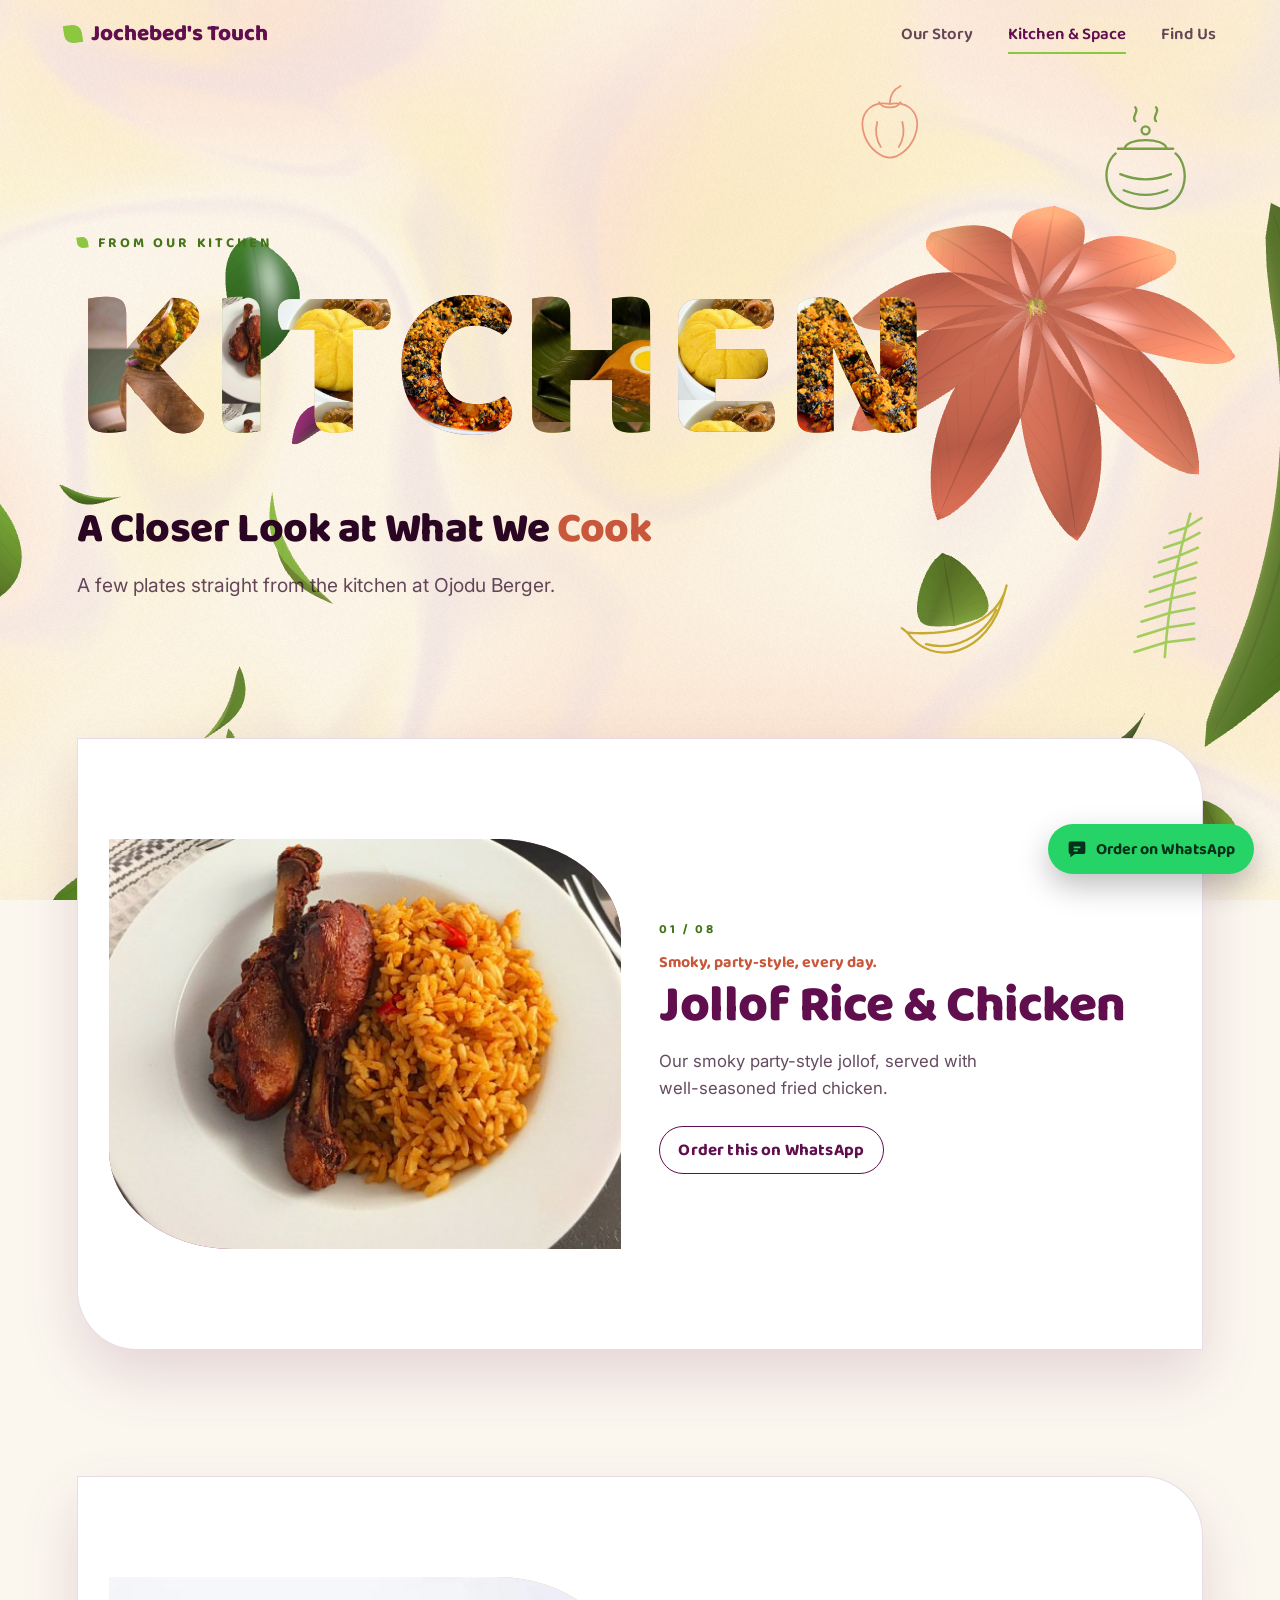
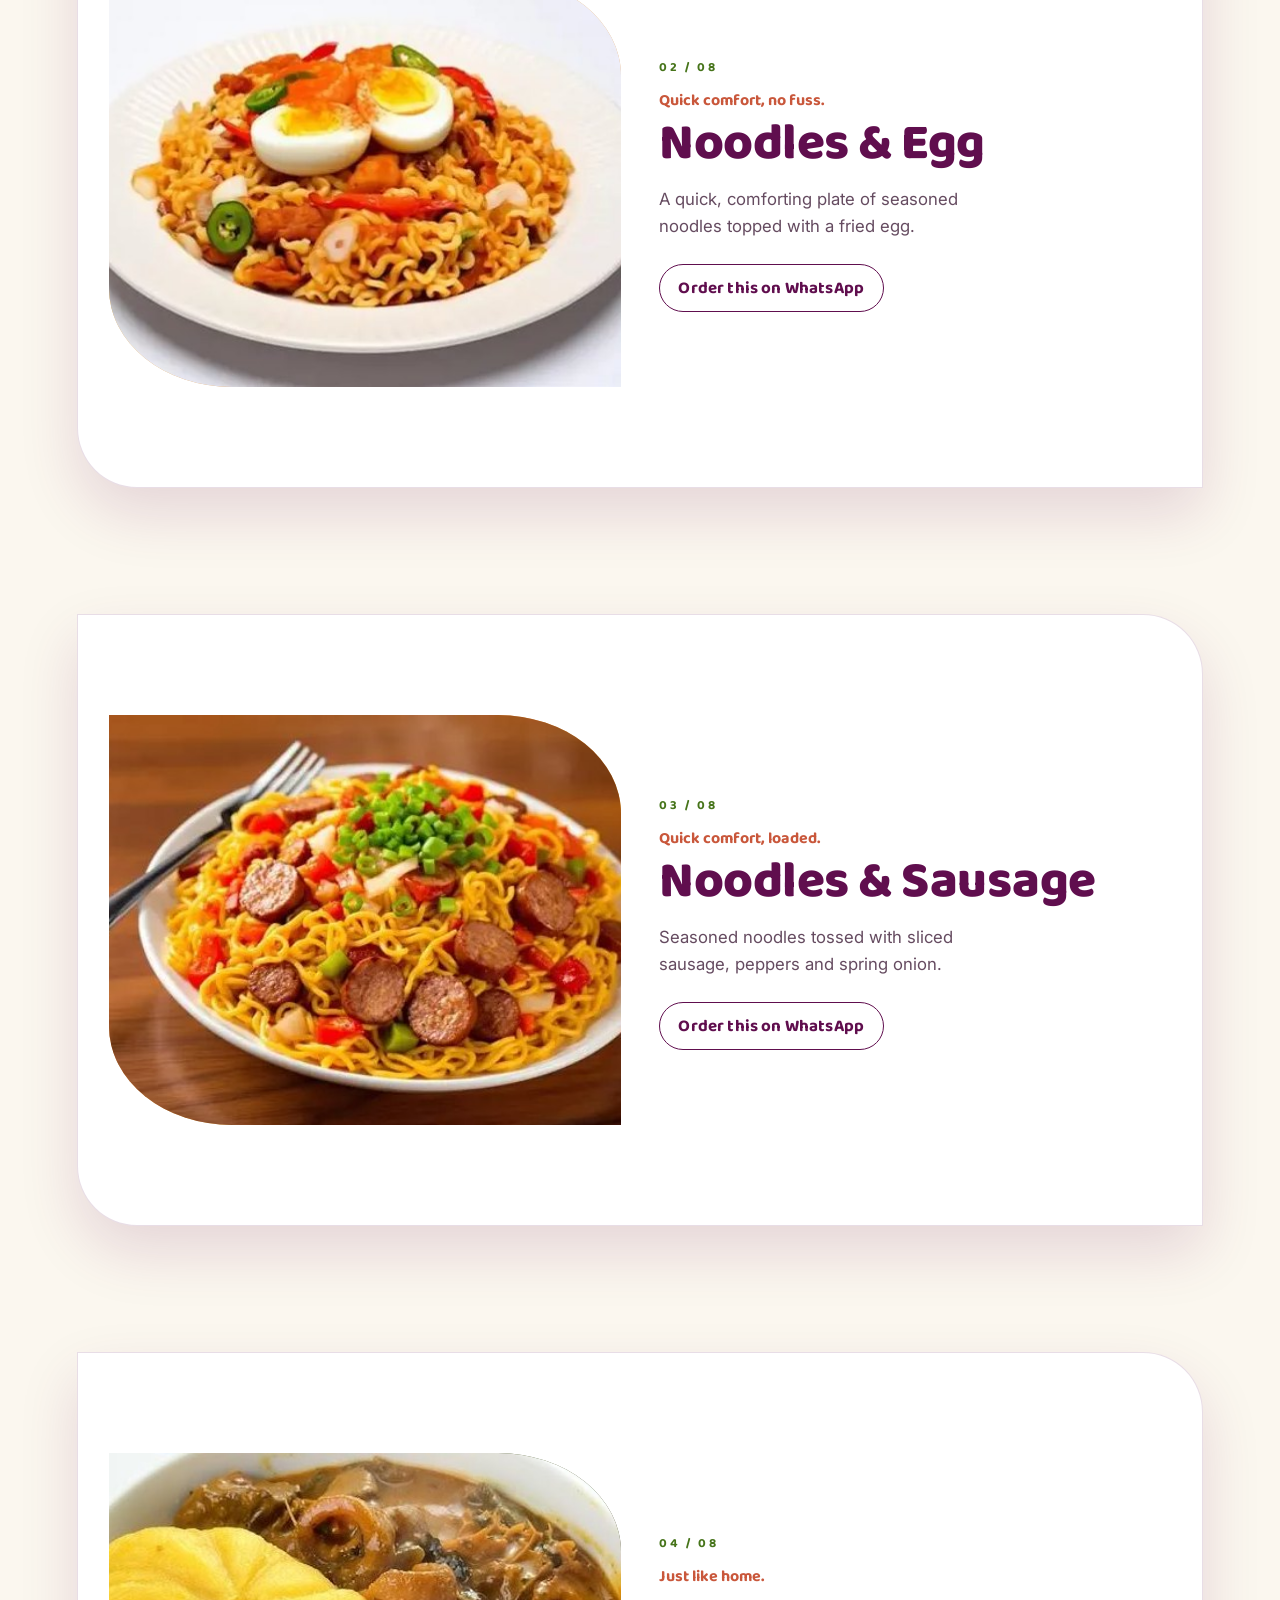
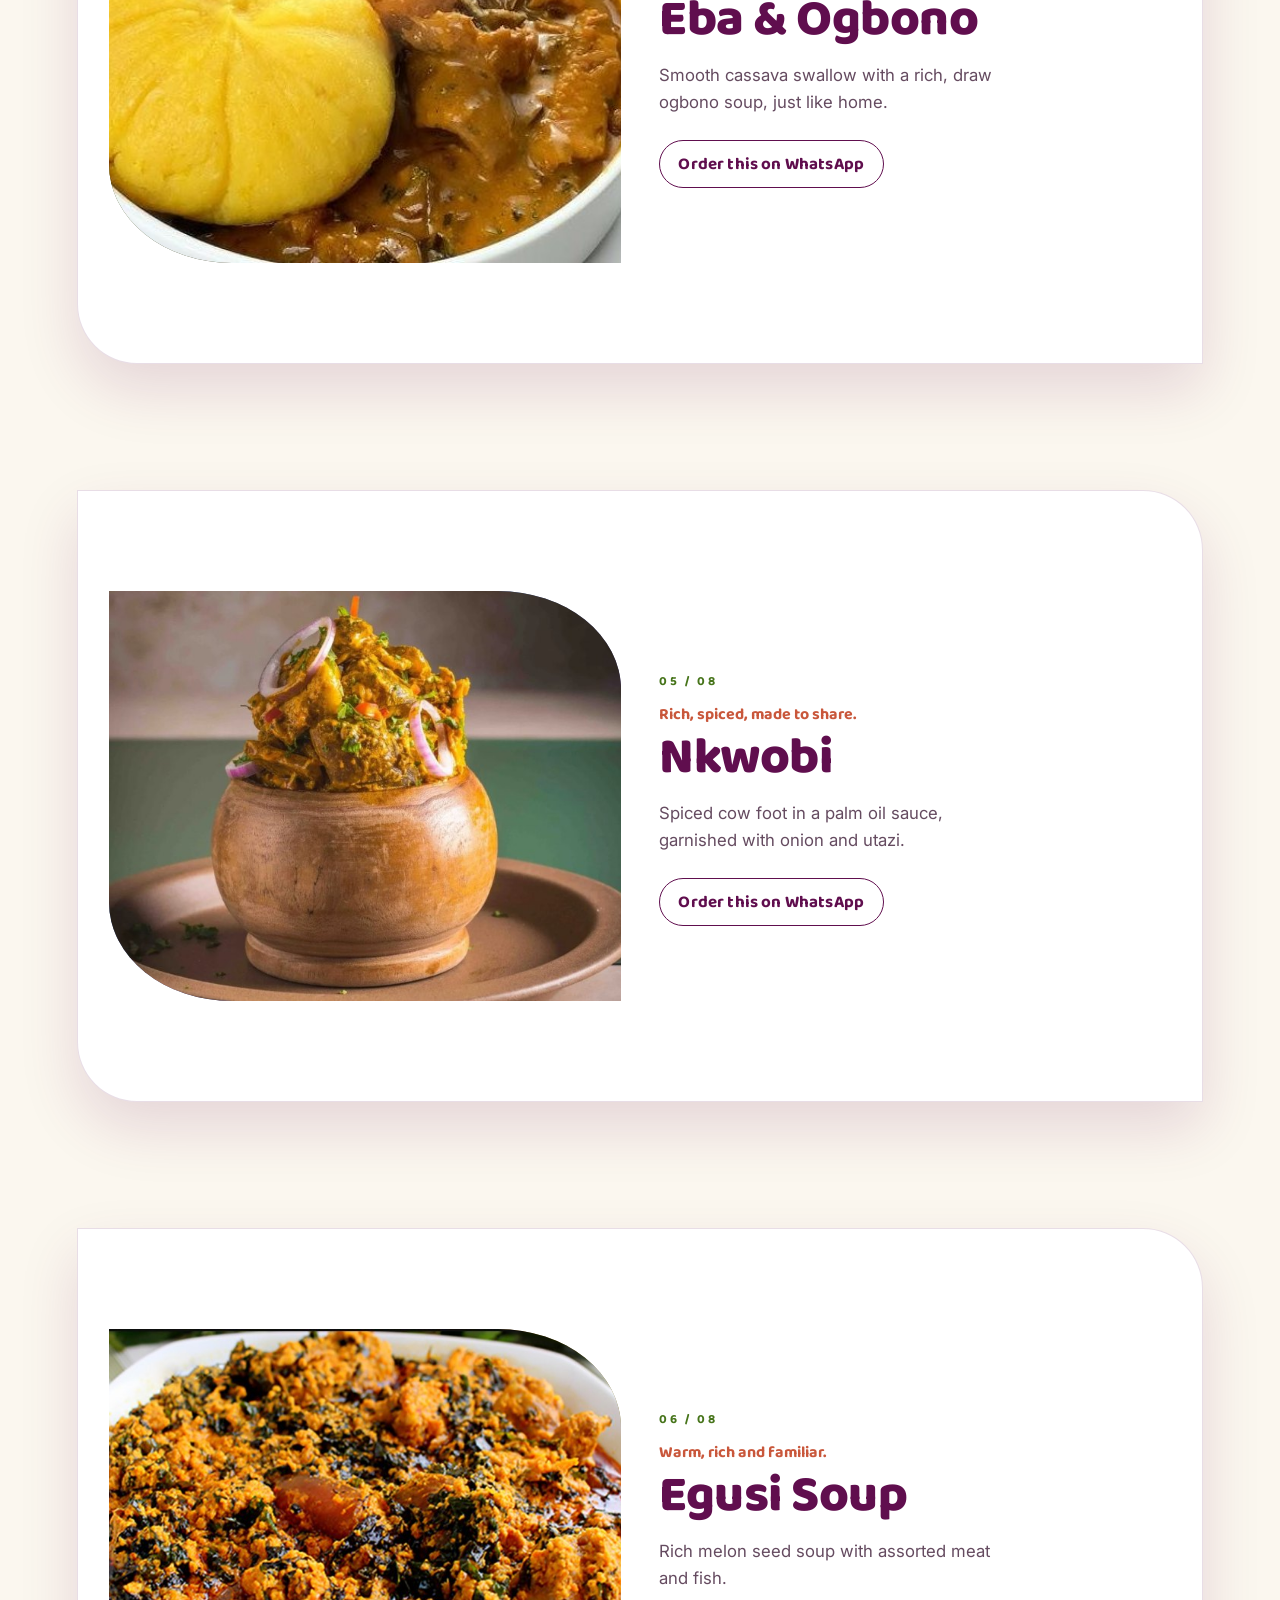
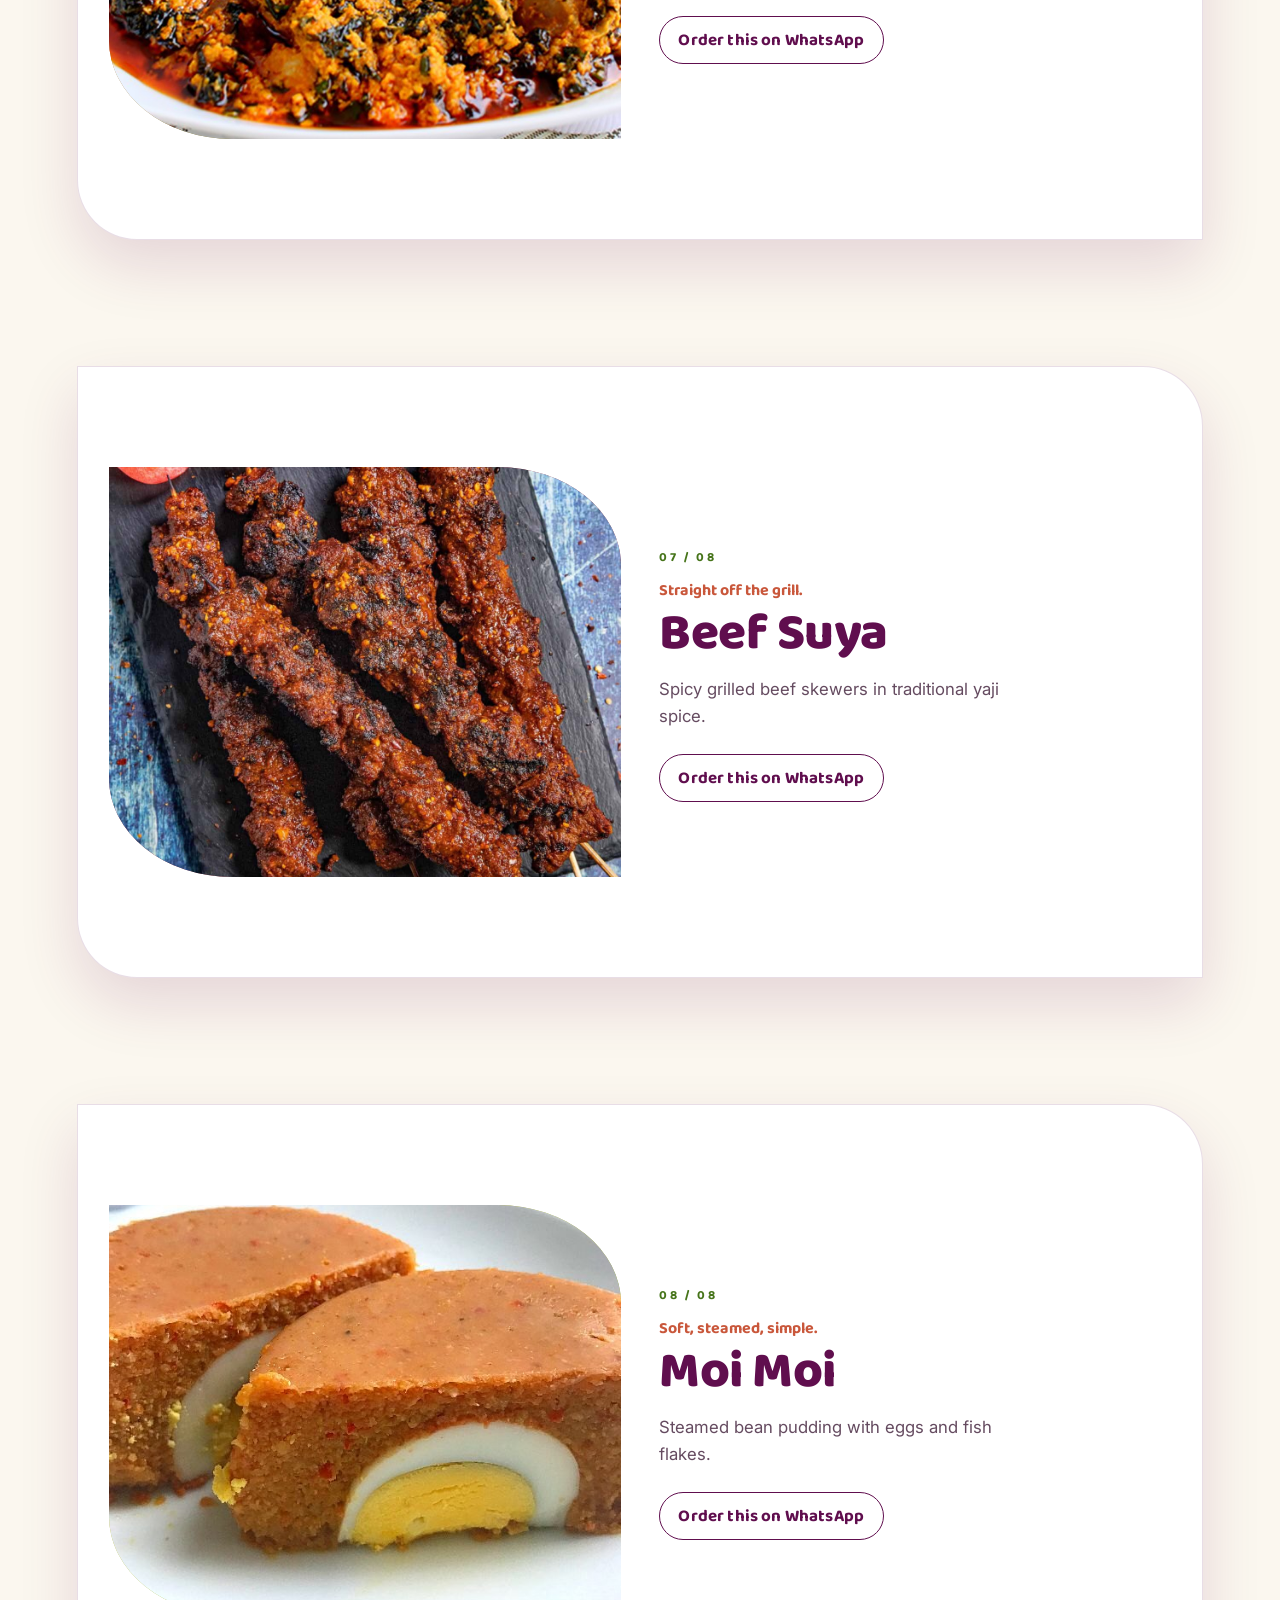
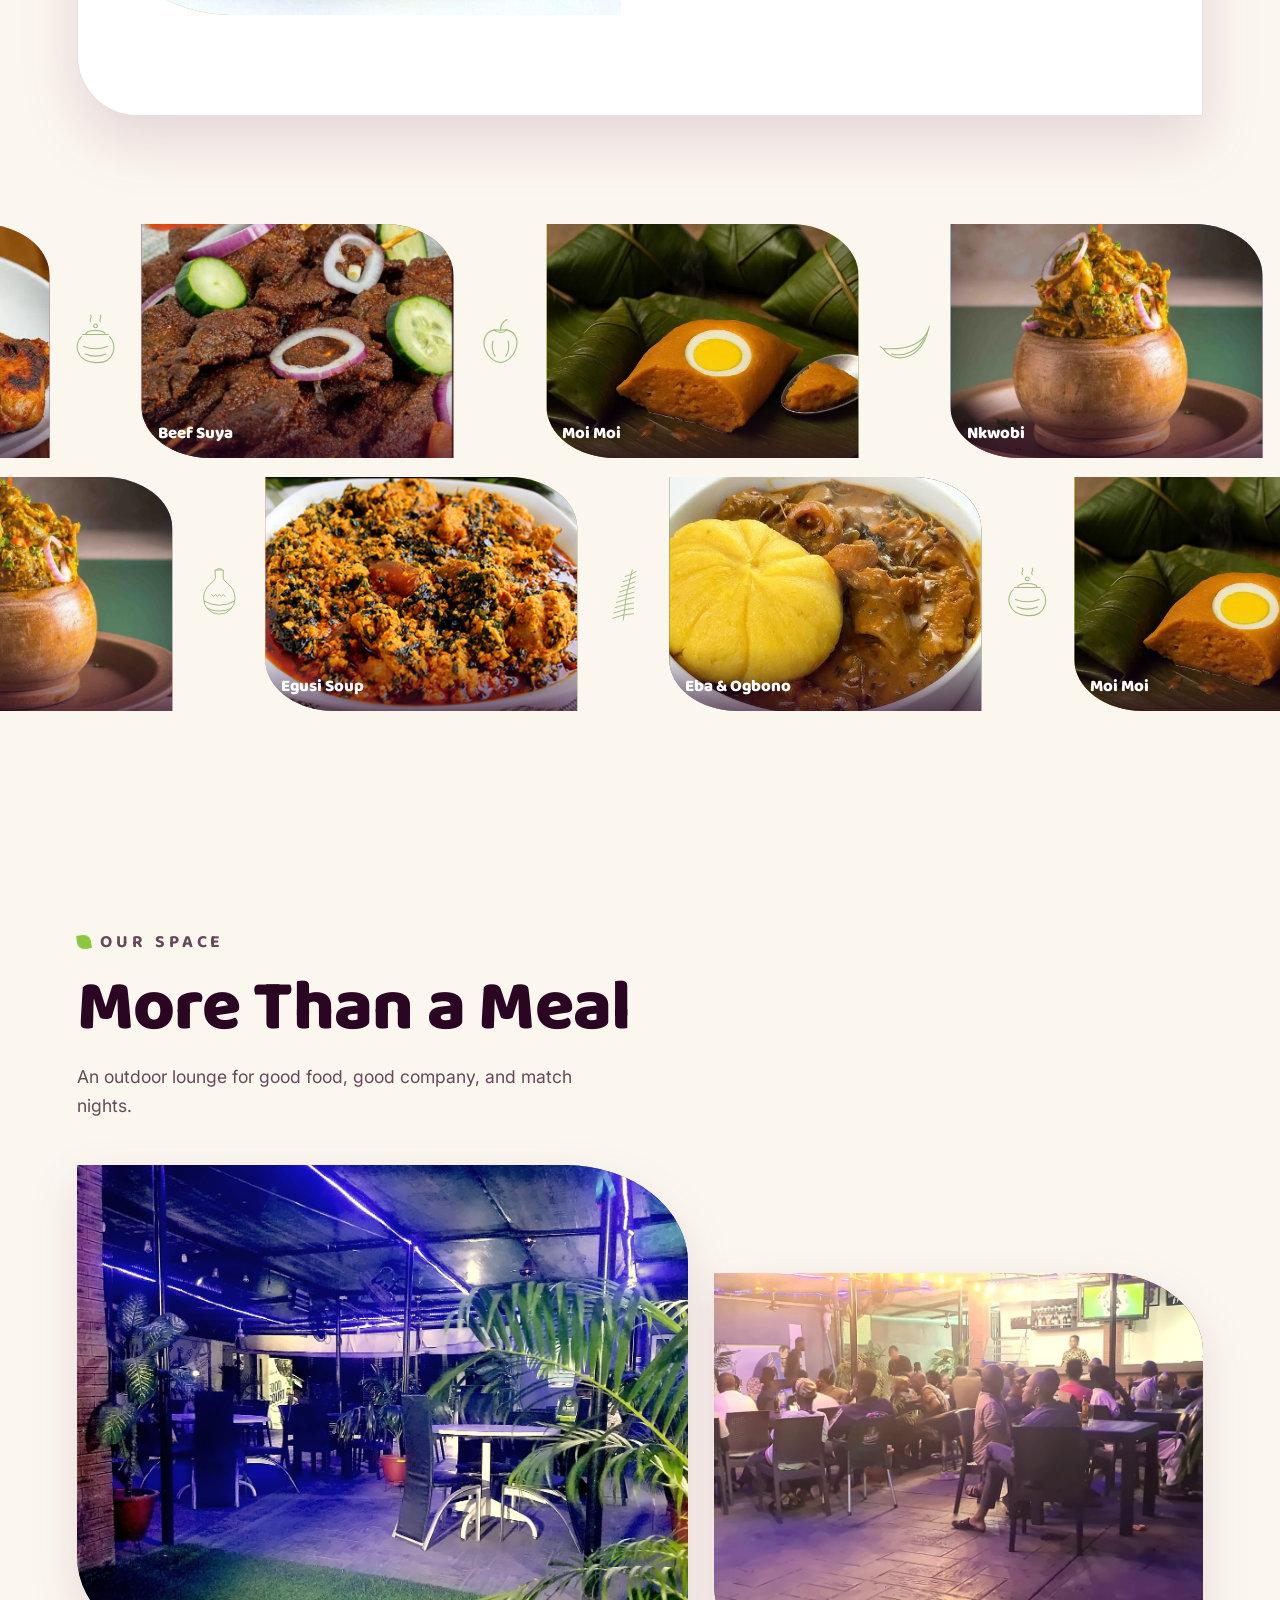
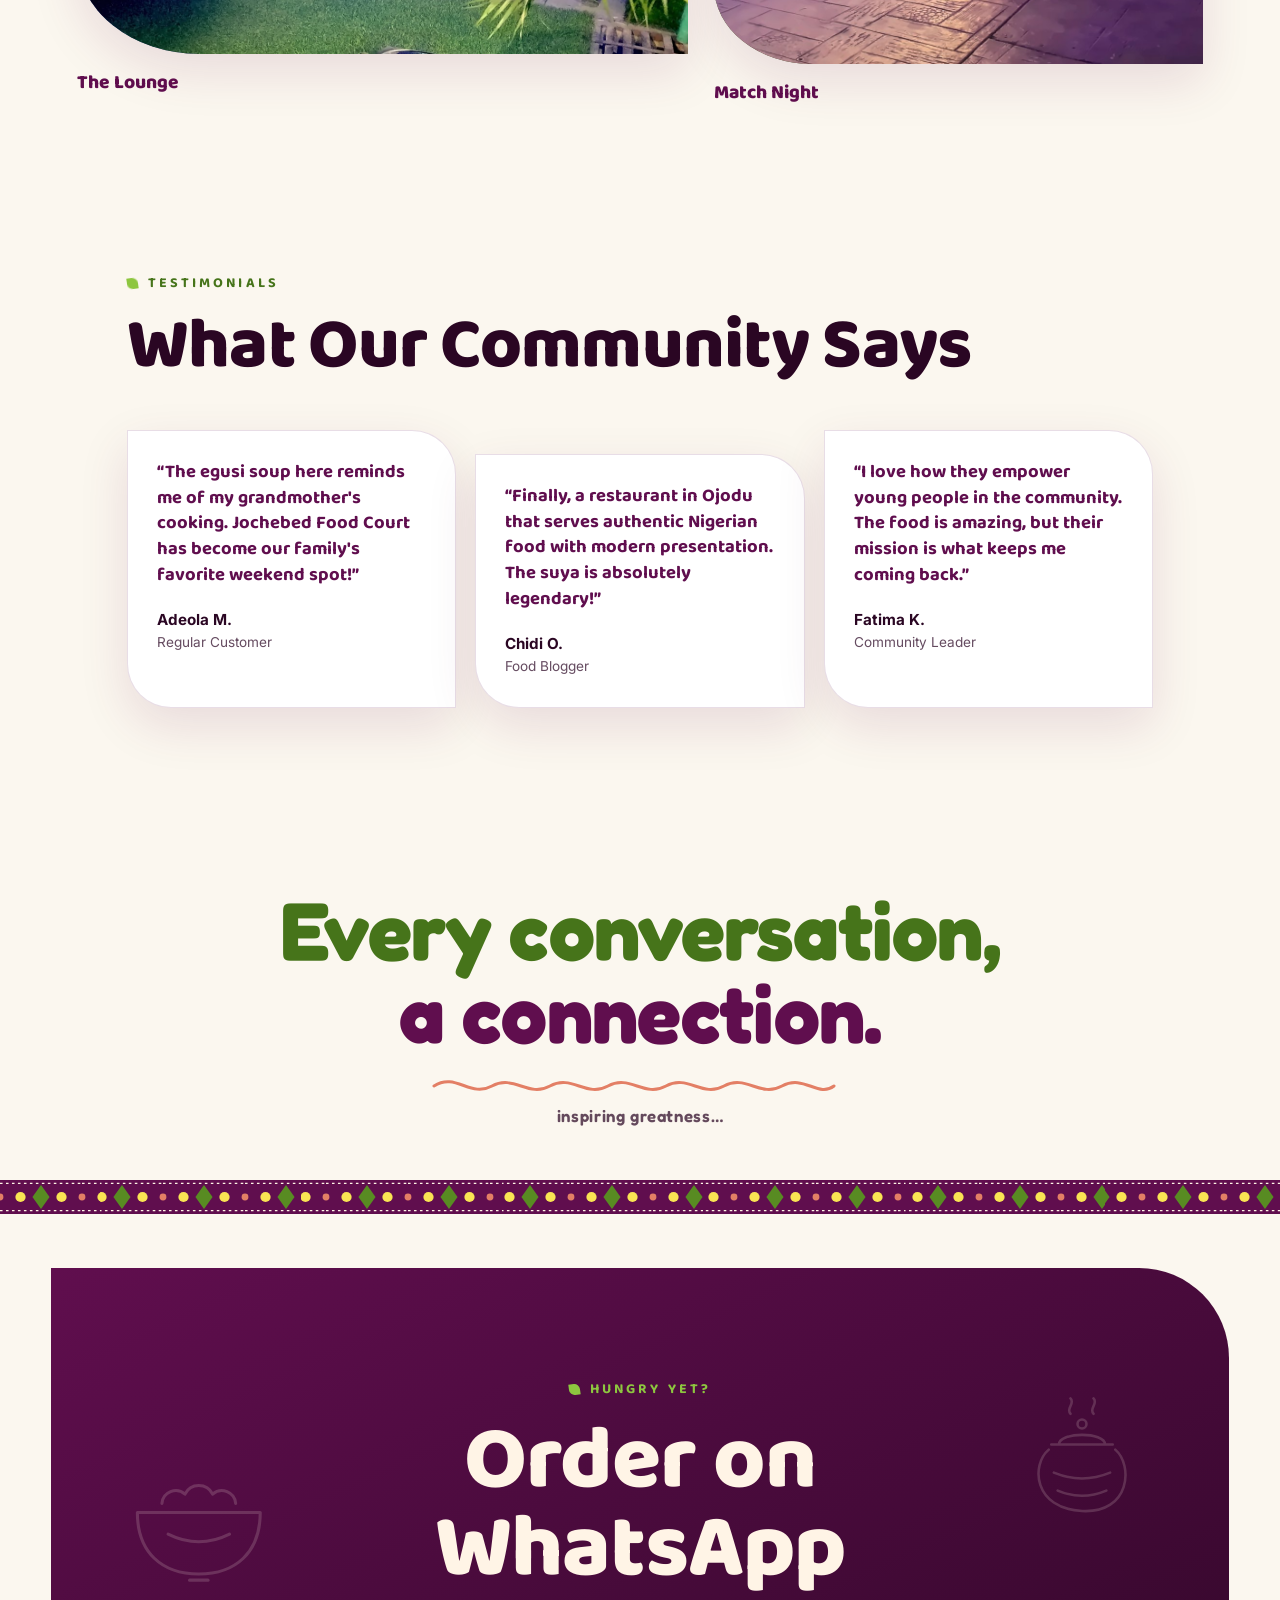
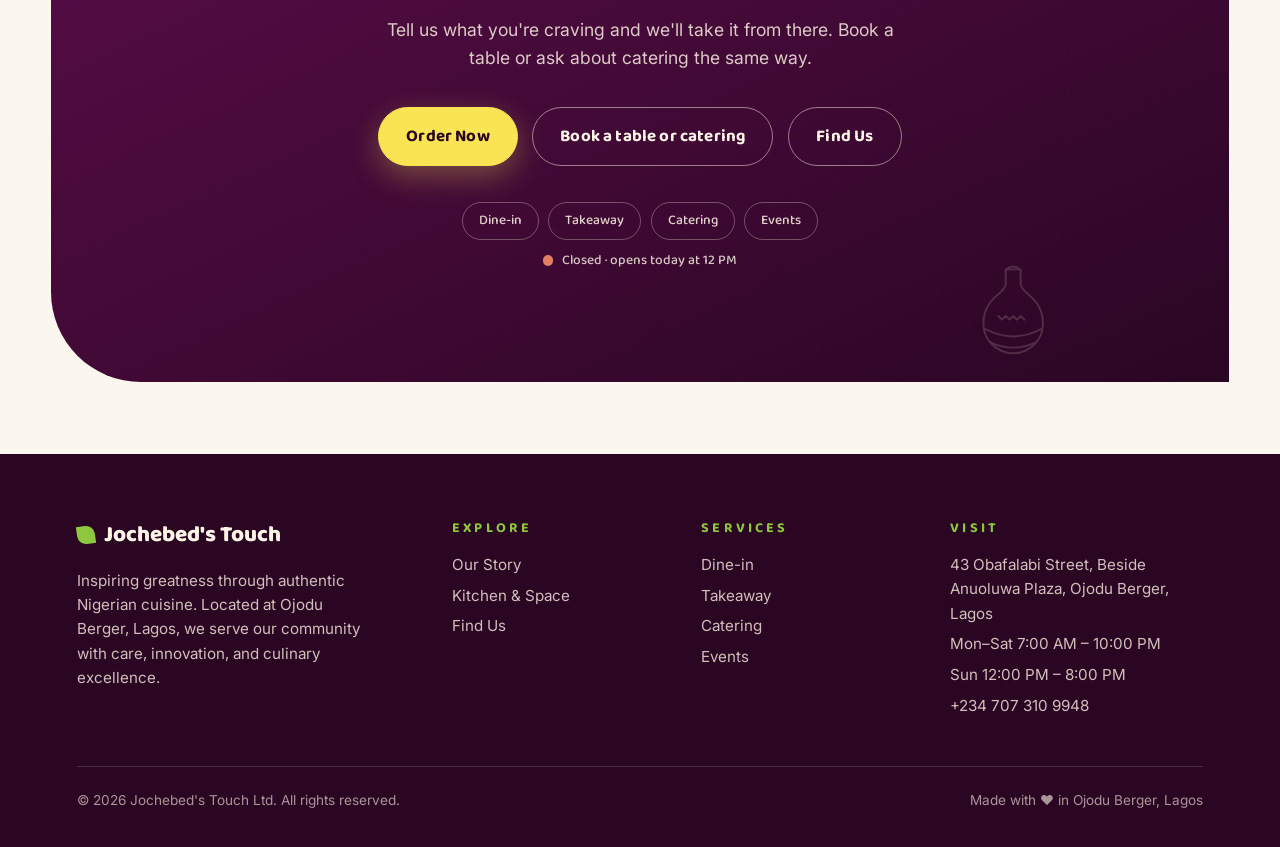
==== commit 57545dd5: "Use flyer phrases and brand fonts - Hero tagline "Where food meets memories & friends meet business." ====
--- a/kitchen.html
+++ b/kitchen.html
@@ -14,7 +14,7 @@
 <link rel="icon" href="favicon.svg" type="image/svg+xml"><link rel="icon" href="favicon-32.png" sizes="32x32" type="image/png">
 <link rel="apple-touch-icon" href="apple-touch-icon.png"><link rel="manifest" href="site.webmanifest">
 <link rel="preconnect" href="https://fonts.googleapis.com"><link rel="preconnect" href="https://fonts.gstatic.com" crossorigin>
-<link rel="stylesheet" href="https://fonts.googleapis.com/css2?family=Baloo+2:wght@600;700;800&family=Inter:wght@400;600;700&display=swap">
+<link rel="stylesheet" href="https://fonts.googleapis.com/css2?family=Baloo+2:wght@500;600;700;800&family=Fredoka:wght@500;600;700&family=Inter:wght@400;600;700&display=swap">
 <link rel="stylesheet" href="css/style.css">
 <script>(function(){var d=document.documentElement;d.className='js';try{var rm=matchMedia('(prefers-reduced-motion: reduce)').matches;
 var home=/(^|\/)(index\.html)?$/.test(location.pathname);if(false&&home&&!location.hash&&!rm&&!sessionStorage.getItem('jt-intro'))d.classList.add('intro')}catch(e){}})()</script>
@@ -136,6 +136,11 @@
   </div>
 </section>
 
+<section class="statement" aria-label="Our motto">
+  <p class="stmt" data-reveal><span>Every conversation,</span> <b>a connection.</b></p>
+  <svg class="squig" viewBox="0 0 420 24" aria-hidden="true"><path d="M4 14c22-14 36 12 58 0s36 12 58 0 36 12 58 0 36 12 58 0 36 12 58 0 36 12 58 0 36 12 52 0"/></svg>
+  <p class="insp" data-reveal>inspiring greatness&hellip;</p>
+</section>
 <div class="ankara" aria-hidden="true"></div>
 <section data-chapter="Order" class="order" data-palette="0">
   <svg class="doodle od a" viewBox="0 0 100 100" aria-hidden="true" ><use href="#d-palmwine"/></svg><svg class="doodle od b" viewBox="0 0 100 100" aria-hidden="true" ><use href="#d-pot"/></svg><svg class="doodle od c" viewBox="0 0 100 100" aria-hidden="true" ><use href="#d-calabash"/></svg>
--- a/css/style.css
+++ b/css/style.css
@@ -5,6 +5,8 @@
   --card:#fff; --line:rgba(96,14,78,.14); --shadow:0 18px 50px rgba(96,14,78,.12);
   --ease:cubic-bezier(.22,1,.36,1);
   --head:'Baloo 2','Baloo Bhai 2',ui-rounded,'Trebuchet MS',system-ui,sans-serif;
+  --fun:'Fredoka','Baloo 2',ui-rounded,system-ui,sans-serif;
+  --orange:#EA6A1F;
   --body:'Inter',system-ui,-apple-system,'Segoe UI',Roboto,sans-serif;
 }
 *,*::before,*::after{box-sizing:border-box}
@@ -373,3 +375,21 @@
   .story__grid{padding-inline:7vw}
   .page-hero,.hero{margin-bottom:0}
 }
+
+/* ---------- brand type (from the client flyer): Baloo 2 for UI + Jochebed's, Fredoka for the motto ---------- */
+.btn{font-family:var(--head);font-weight:700;font-size:1.06rem;letter-spacing:.01em}
+.nav__links a{font-family:var(--head);font-weight:600;font-size:1.05rem}
+.eyebrow,.card h4,.foot h5,.dish__no,.step .no,.chapter,.intro__ui{font-family:var(--head)}
+.eyebrow{font-weight:700;font-size:.88rem}
+.card h4,.foot h5{font-weight:700;font-size:.88rem}
+.chips span,.status,.stats span{font-family:var(--head);font-weight:500}
+.fab{font-family:var(--head);font-weight:700;font-size:1rem}
+.menu a.hl{font-family:var(--head)}
+.jb{font-style:italic;color:var(--orange);font-weight:800;padding-right:.06em}
+.tagline{font:600 clamp(1.05rem,1.6vw,1.4rem)/1.3 var(--fun);color:var(--pear-d);margin-top:.9rem;max-width:30rem}
+.statement{position:relative;text-align:center;padding:10vh 6vw 6vh;overflow:hidden}
+.stmt{font:700 clamp(2.1rem,6.4vw,5.4rem)/1.02 var(--fun);color:var(--pear-d);transform:rotate(-2deg);letter-spacing:-.01em}
+.stmt b{display:inline-block;color:var(--amethyst);font-weight:700}
+.squig{width:min(420px,60vw);margin:1.1rem auto 0;fill:none;stroke:var(--coral);stroke-width:3;stroke-linecap:round}
+.insp{font:600 1.05rem var(--fun);color:var(--muted);margin-top:.6rem;letter-spacing:.04em}
+@media (max-width:900px){.statement{margin:14px 3vw;border-radius:0 48px 0 48px;background:rgba(255,241,184,.5);padding:7vh 6vw}.stmt{transform:rotate(-1.5deg)}}
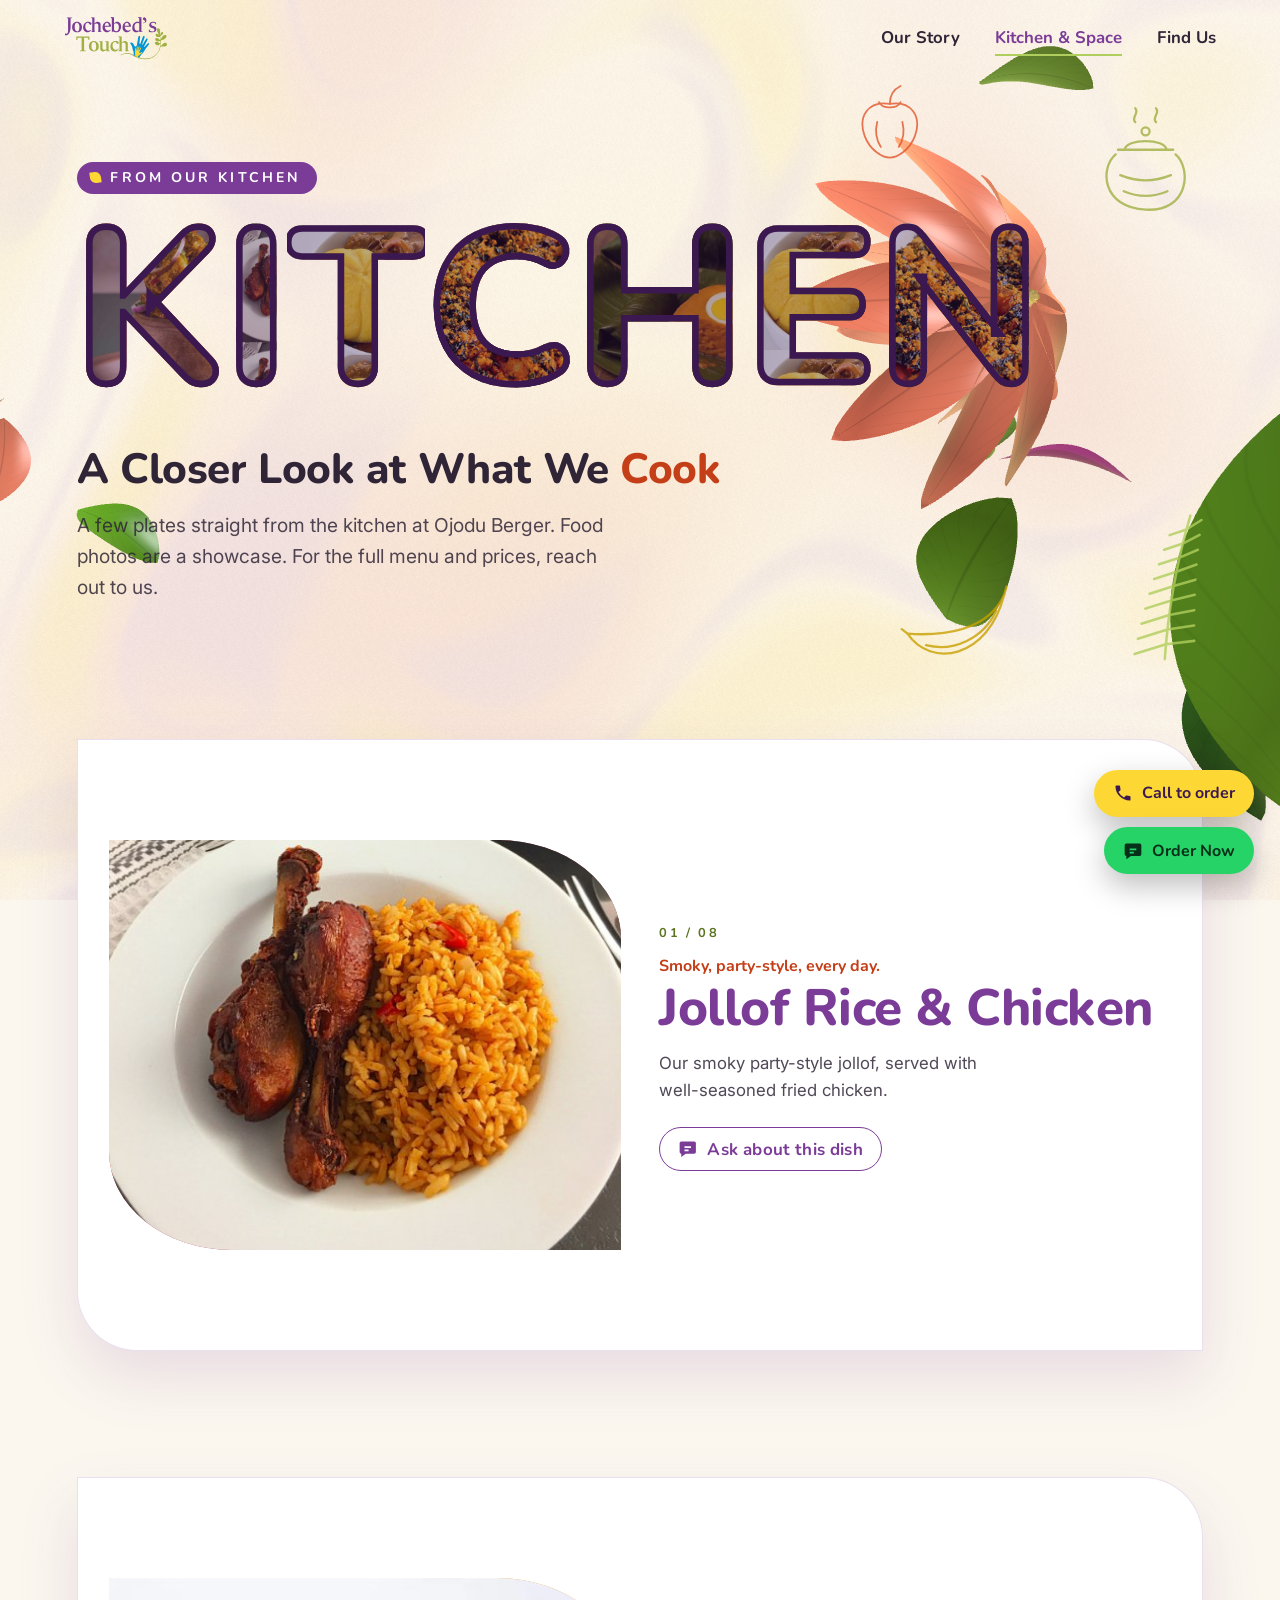
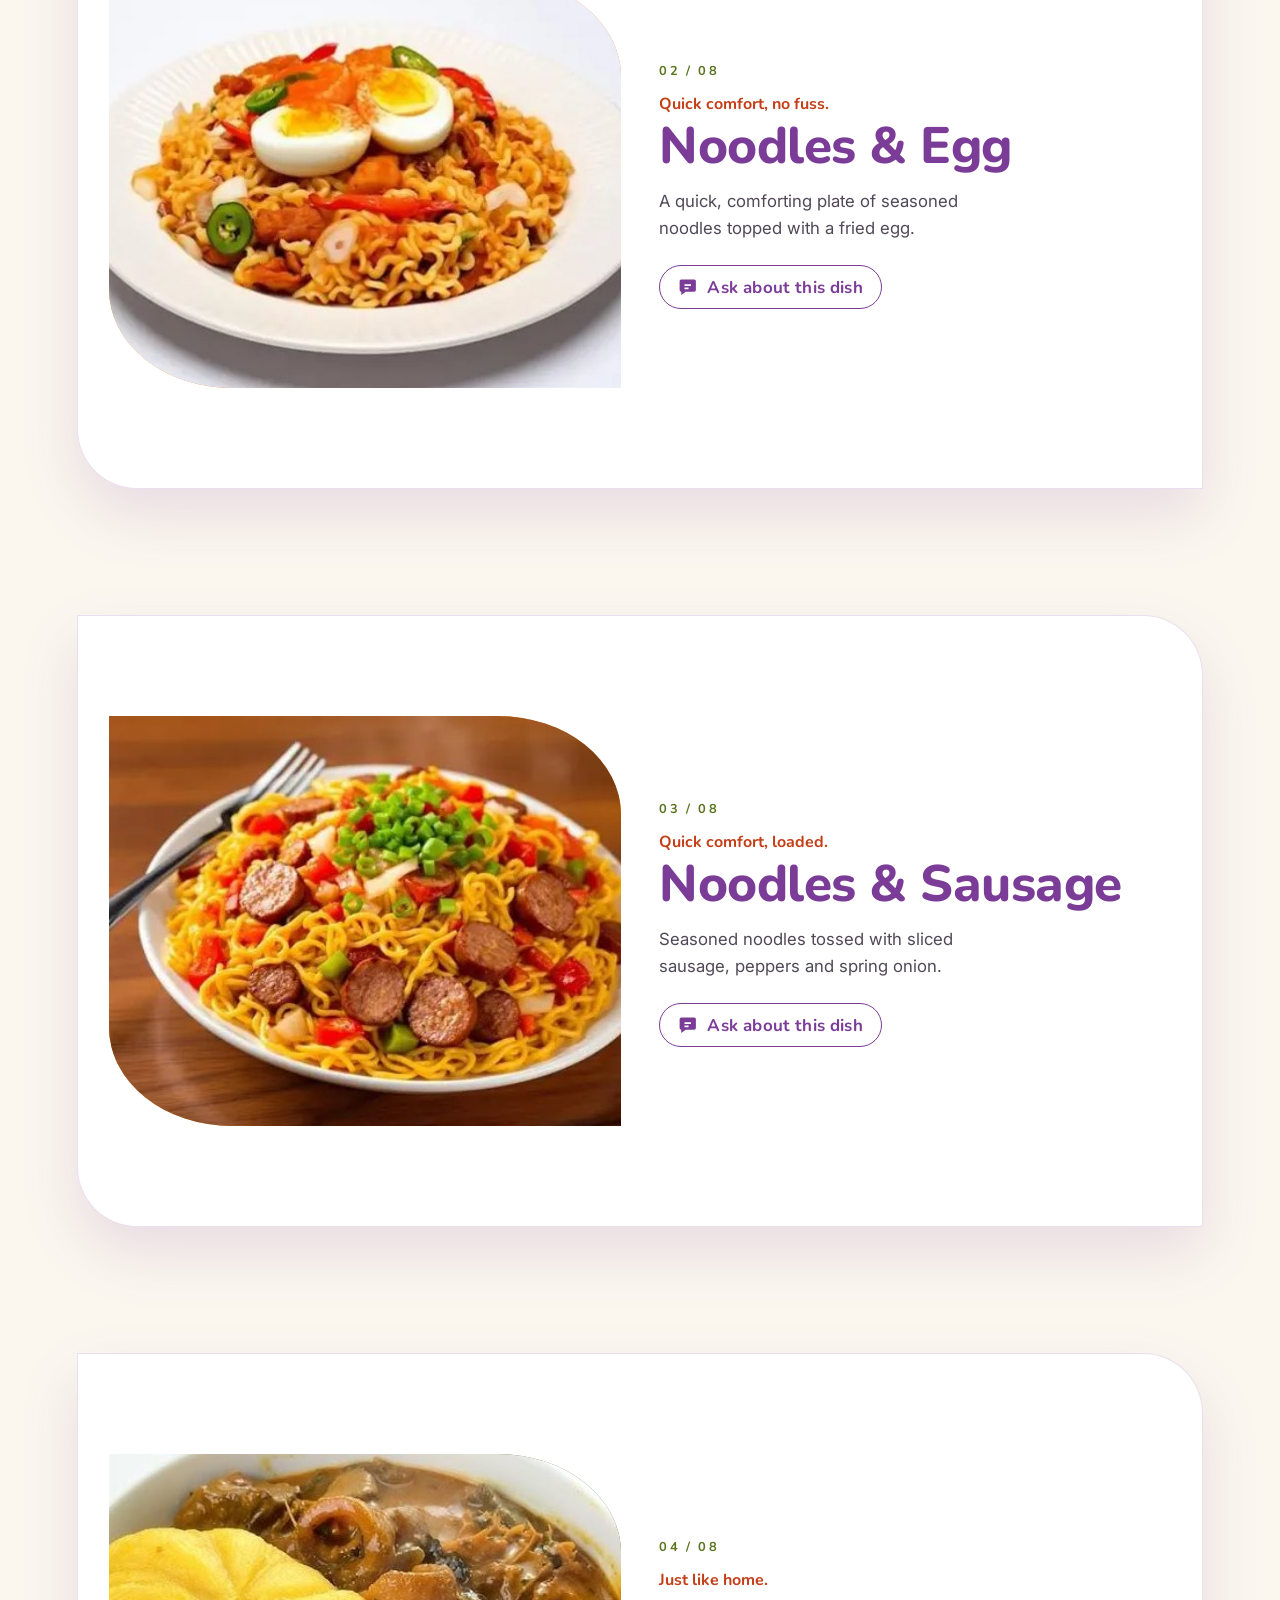
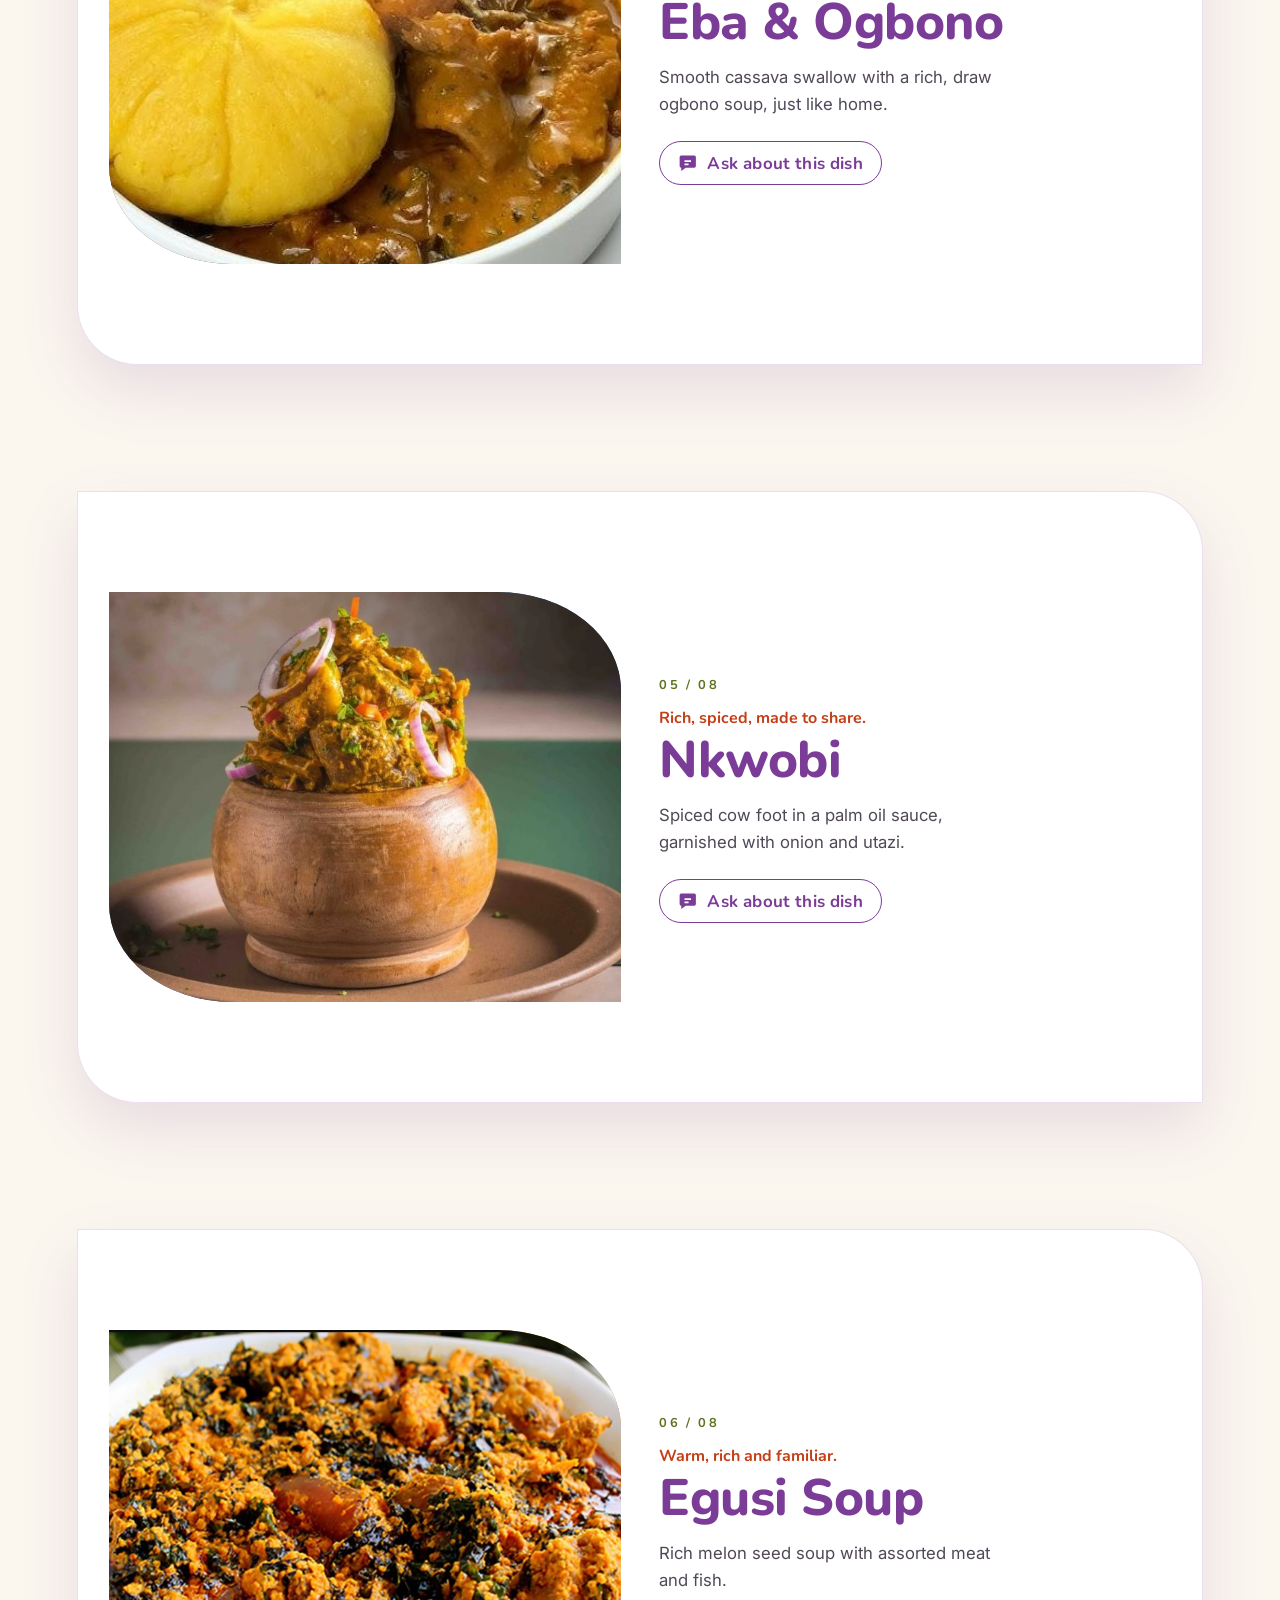
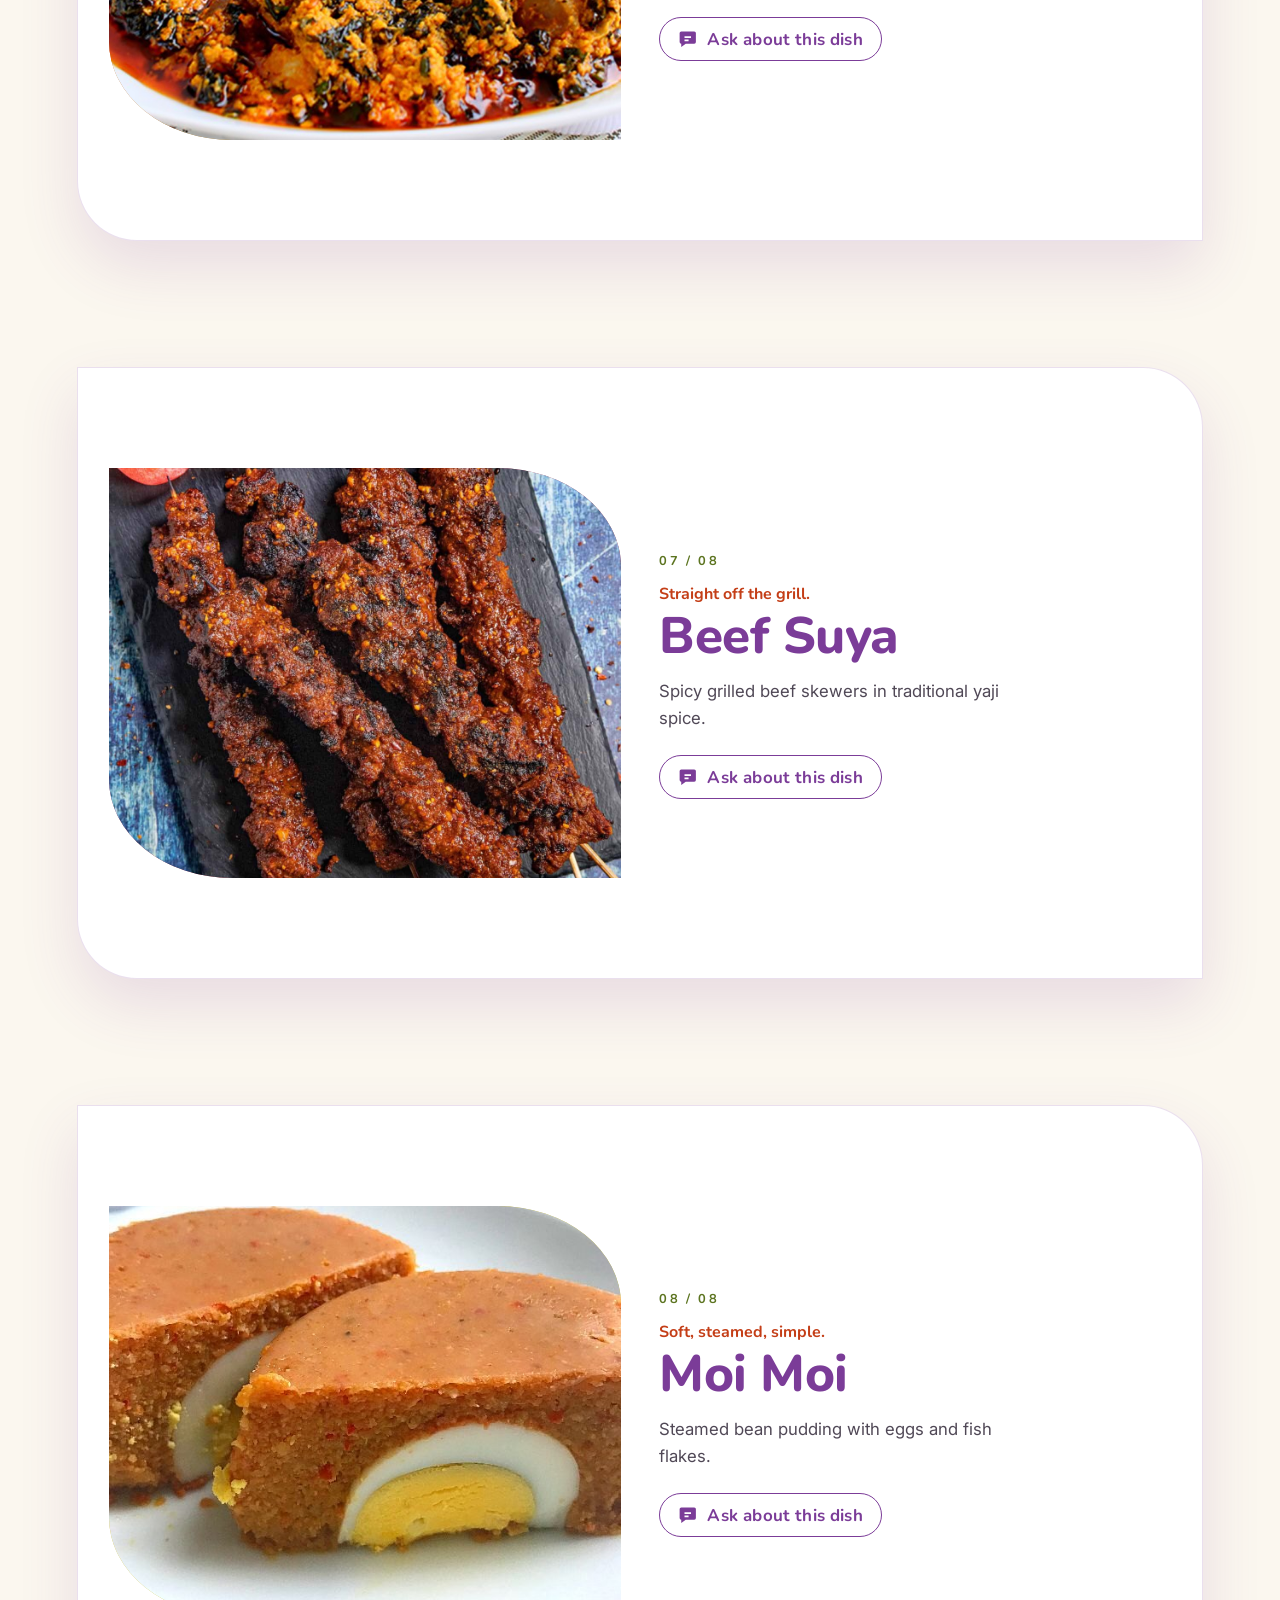
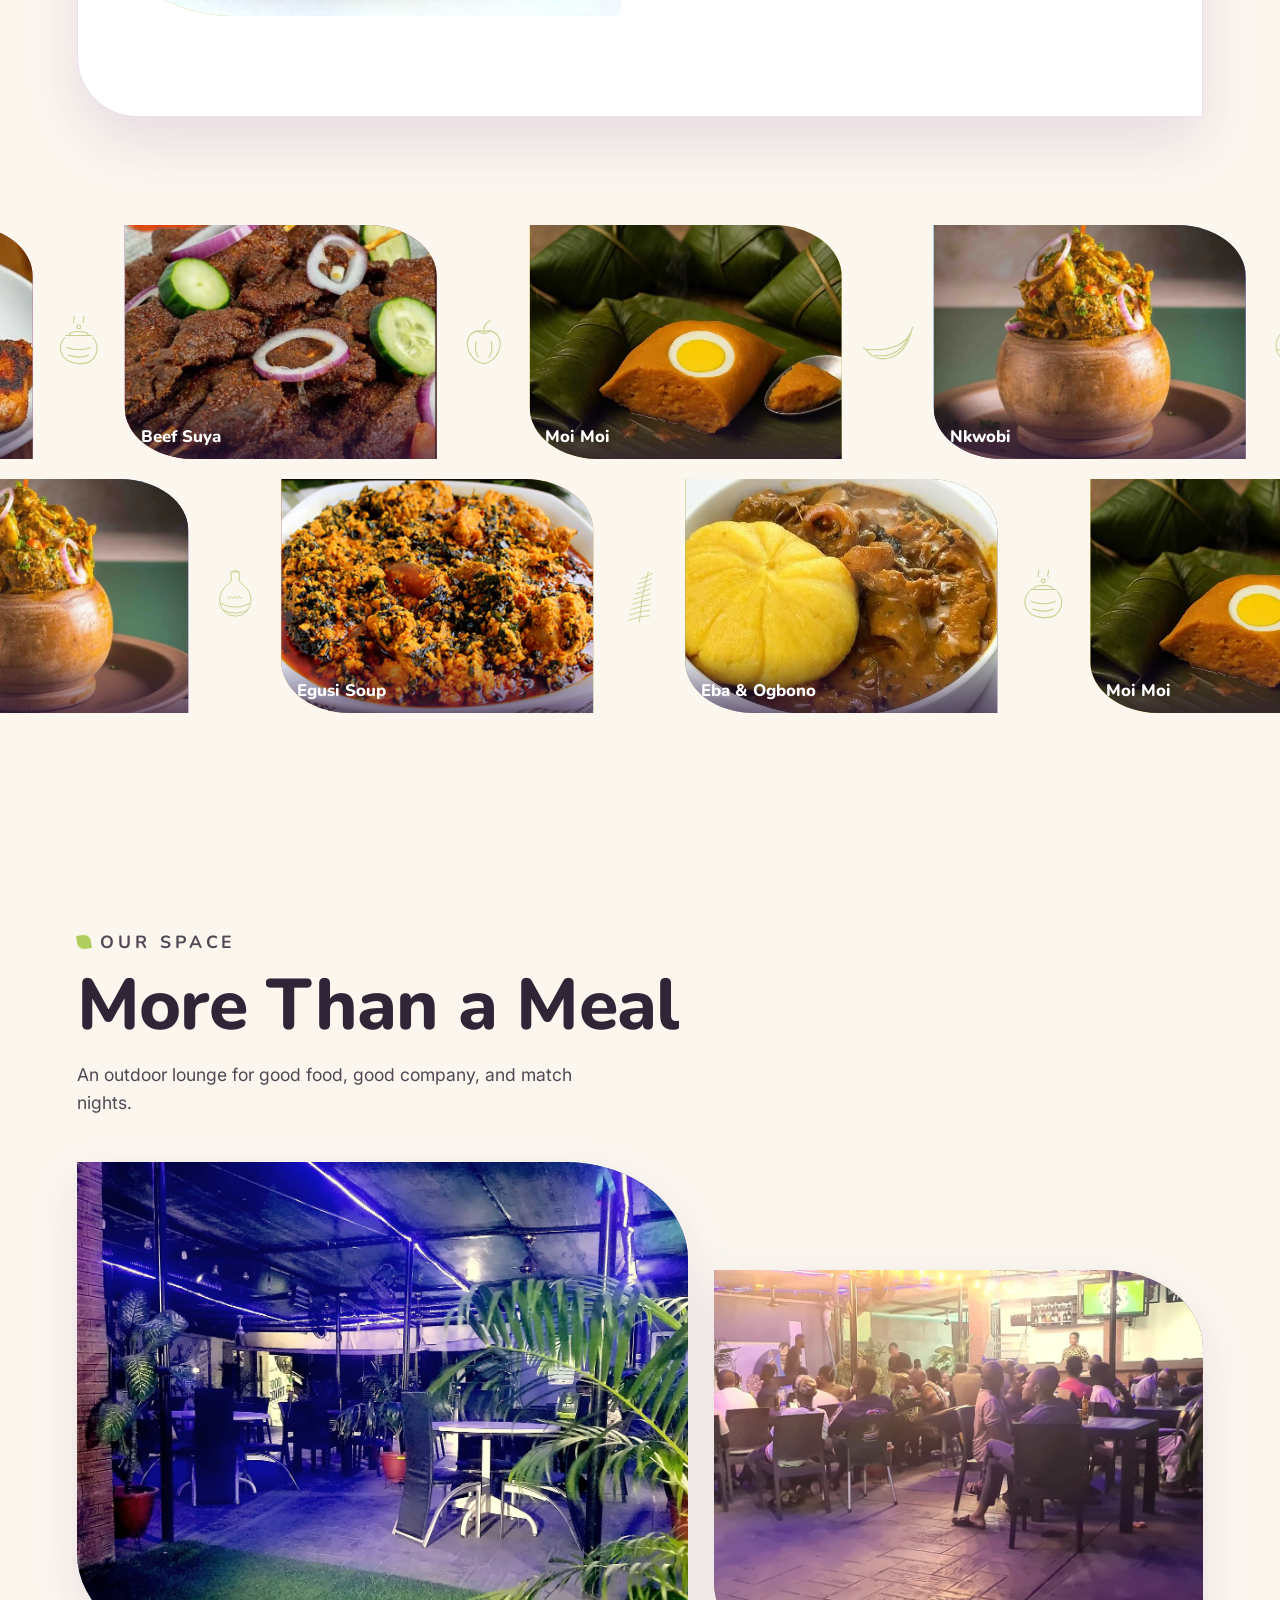
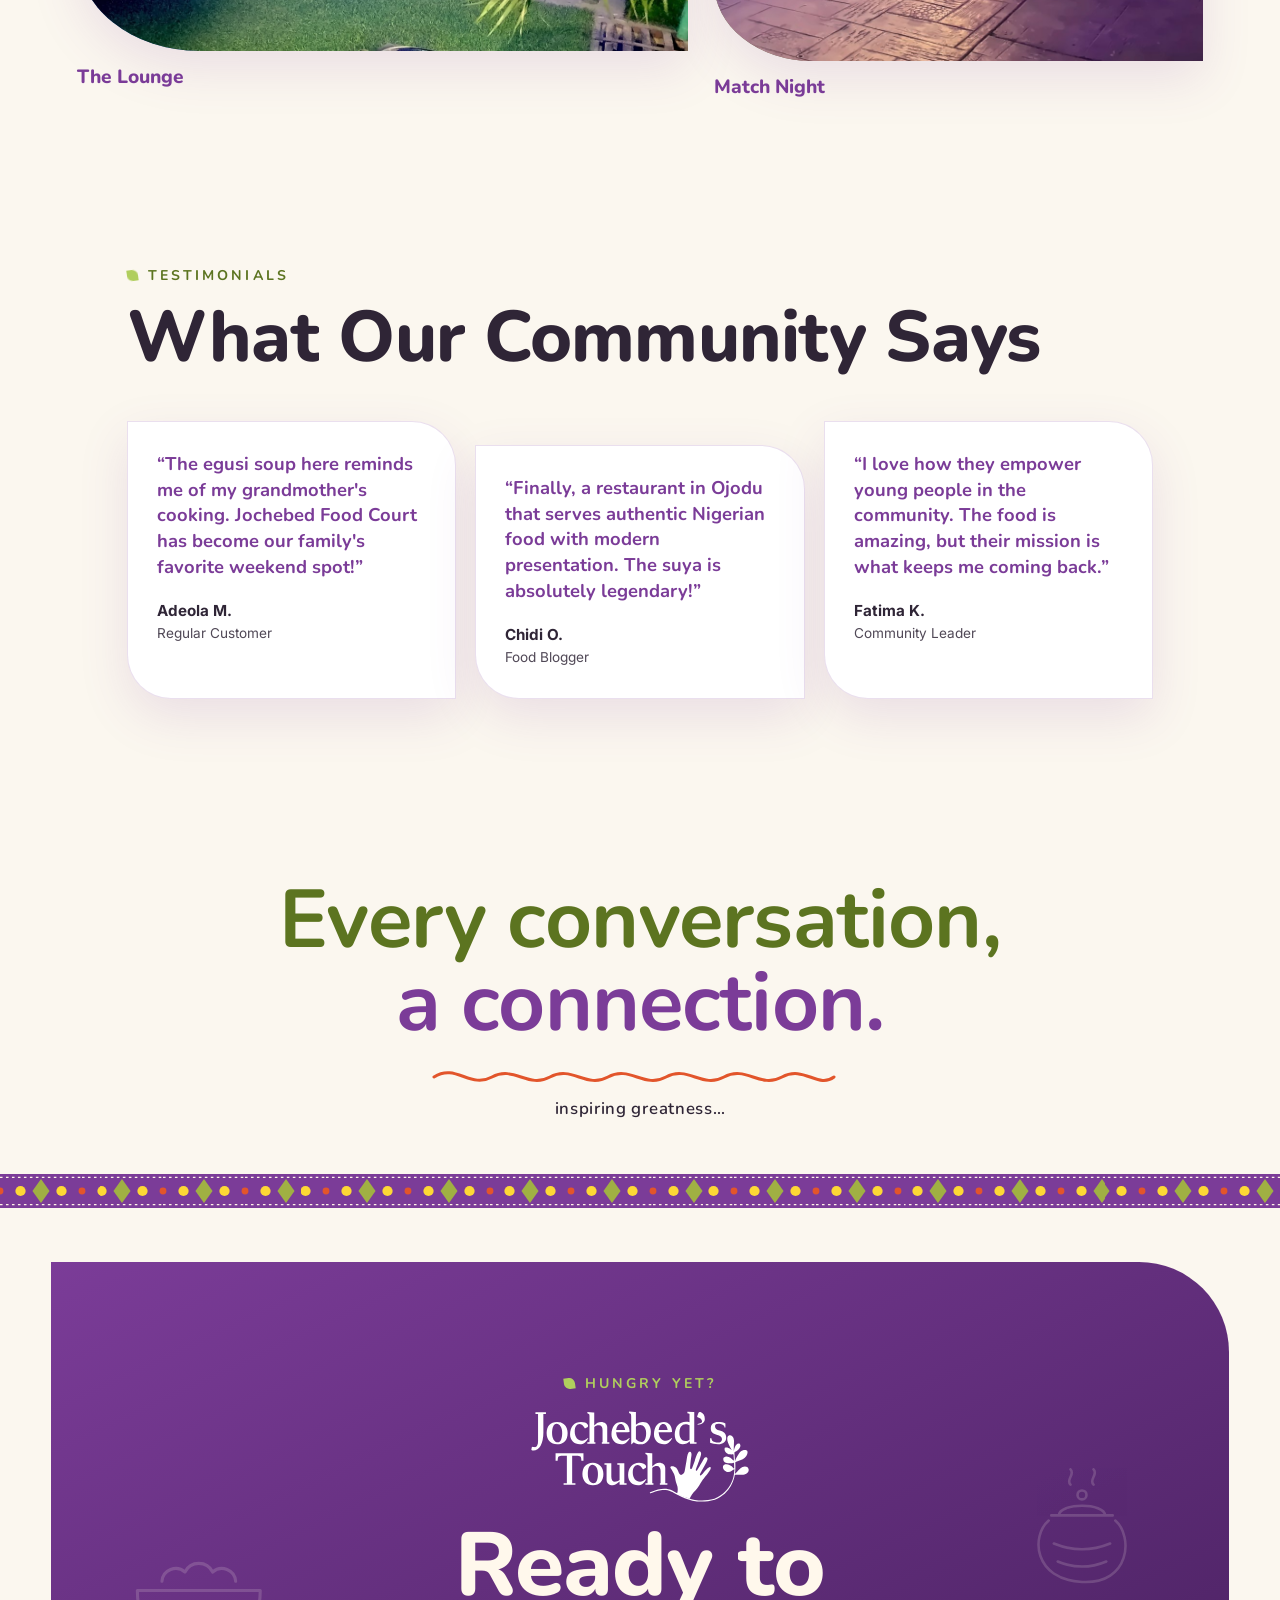
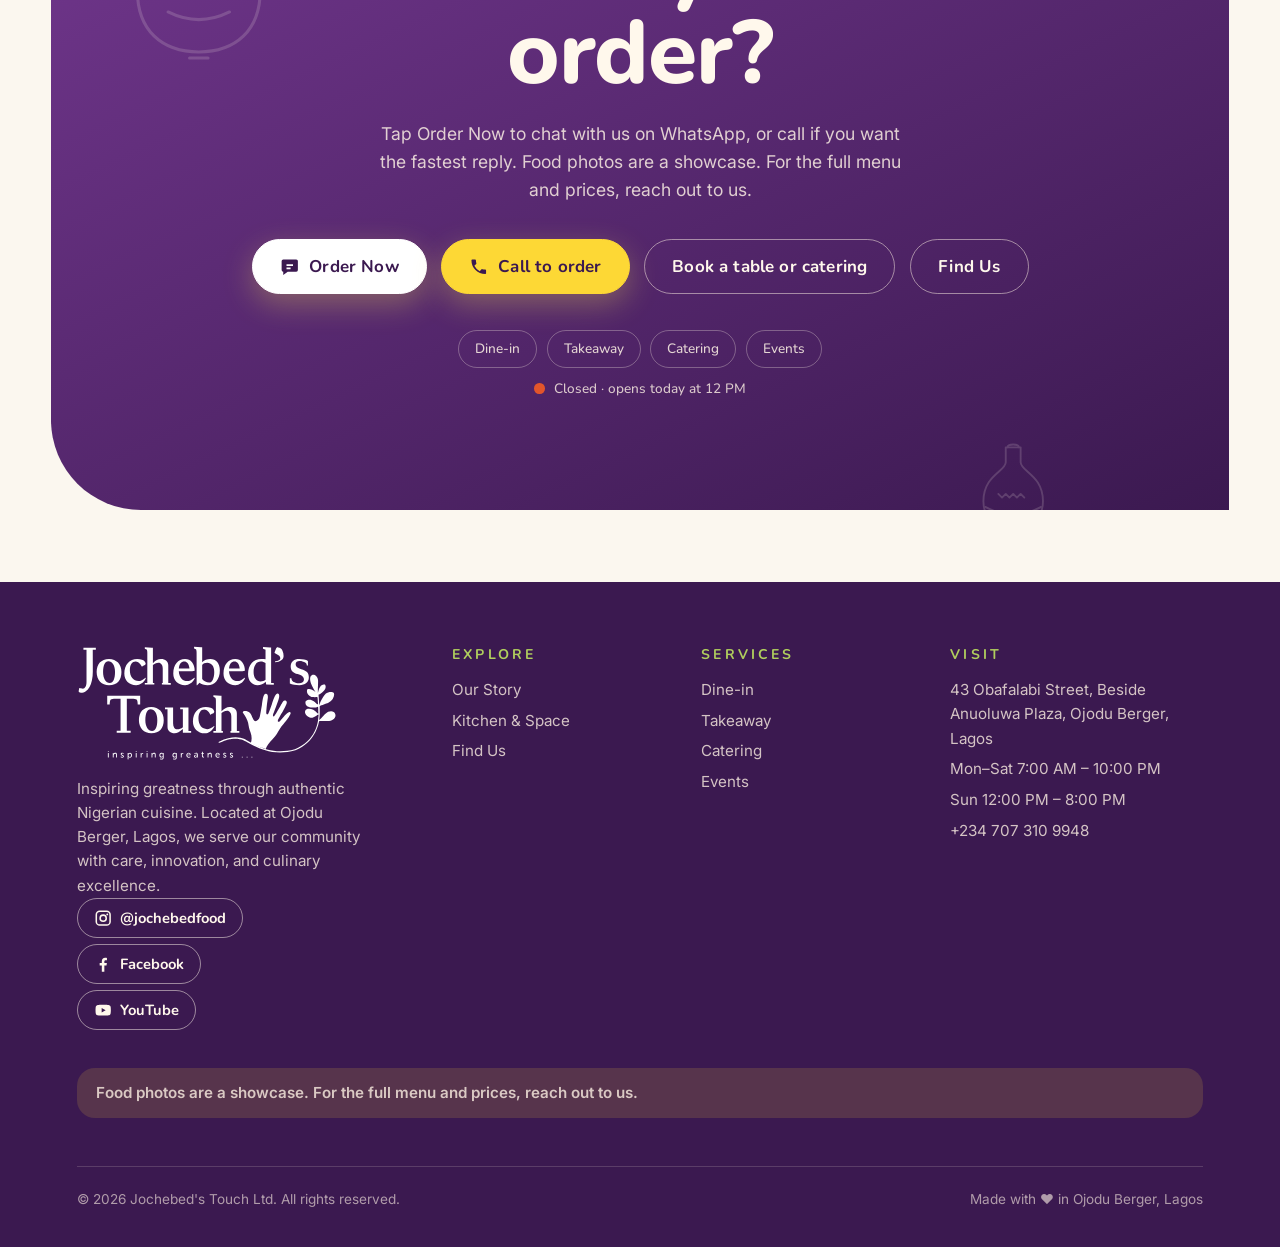
==== commit 2fe2ee03: "Brand guideline pass: real logo, brand palette, legible hero, two-route ordering, socials - Use the " ====
--- a/kitchen.html
+++ b/kitchen.html
@@ -4,25 +4,25 @@
 <meta charset="utf-8">
 <meta name="viewport" content="width=device-width,initial-scale=1,viewport-fit=cover">
 <title>The Kitchen & The Space — Jochebed's Touch, Ojodu Berger</title>
-<meta name="description" content="Authentic Nigerian plates, an outdoor lounge and match nights at Jochebed's Touch, Ojodu Berger, Lagos. Order on WhatsApp.">
+<meta name="description" content="Authentic Nigerian plates, an outdoor lounge and match nights at Jochebed's Touch, Ojodu Berger, Lagos. Reach out on WhatsApp or call to order.">
 <meta name="theme-color" content="#FBF7EF">
 <link rel="canonical" href="https://jochebedstouch.cipherpr.live/kitchen.html">
 <meta property="og:type" content="website"><meta property="og:site_name" content="Jochebed's Touch"><meta property="og:locale" content="en_NG">
-<meta property="og:url" content="https://jochebedstouch.cipherpr.live/kitchen.html"><meta property="og:title" content="The Kitchen & The Space — Jochebed's Touch, Ojodu Berger"><meta property="og:description" content="Authentic Nigerian plates, an outdoor lounge and match nights at Jochebed's Touch, Ojodu Berger, Lagos. Order on WhatsApp.">
+<meta property="og:url" content="https://jochebedstouch.cipherpr.live/kitchen.html"><meta property="og:title" content="The Kitchen & The Space — Jochebed's Touch, Ojodu Berger"><meta property="og:description" content="Authentic Nigerian plates, an outdoor lounge and match nights at Jochebed's Touch, Ojodu Berger, Lagos. Reach out on WhatsApp or call to order.">
 <meta property="og:image" content="https://jochebedstouch.cipherpr.live/images/og-image.jpg"><meta property="og:image:type" content="image/jpeg"><meta property="og:image:width" content="1200"><meta property="og:image:height" content="630"><meta property="og:image:alt" content="Jollof rice and chicken, nkwobi and moi moi from Jochebed's Touch, Ojodu Berger, Lagos">
-<meta name="twitter:card" content="summary_large_image"><meta name="twitter:title" content="The Kitchen & The Space — Jochebed's Touch, Ojodu Berger"><meta name="twitter:description" content="Authentic Nigerian plates, an outdoor lounge and match nights at Jochebed's Touch, Ojodu Berger, Lagos. Order on WhatsApp."><meta name="twitter:image" content="https://jochebedstouch.cipherpr.live/images/og-image.jpg">
+<meta name="twitter:card" content="summary_large_image"><meta name="twitter:title" content="The Kitchen & The Space — Jochebed's Touch, Ojodu Berger"><meta name="twitter:description" content="Authentic Nigerian plates, an outdoor lounge and match nights at Jochebed's Touch, Ojodu Berger, Lagos. Reach out on WhatsApp or call to order."><meta name="twitter:image" content="https://jochebedstouch.cipherpr.live/images/og-image.jpg">
 <link rel="icon" href="favicon.svg" type="image/svg+xml"><link rel="icon" href="favicon-32.png" sizes="32x32" type="image/png">
 <link rel="apple-touch-icon" href="apple-touch-icon.png"><link rel="manifest" href="site.webmanifest">
 <link rel="preconnect" href="https://fonts.googleapis.com"><link rel="preconnect" href="https://fonts.gstatic.com" crossorigin>
-<link rel="stylesheet" href="https://fonts.googleapis.com/css2?family=Baloo+2:wght@500;600;700;800&family=Fredoka:wght@500;600;700&family=Inter:wght@400;600;700&display=swap">
+<link rel="stylesheet" href="https://fonts.googleapis.com/css2?family=Nunito:wght@500;600;700;800;900&family=Inter:wght@400;600;700&display=swap">
 <link rel="stylesheet" href="css/style.css">
 <script>(function(){var d=document.documentElement;d.className='js';try{var rm=matchMedia('(prefers-reduced-motion: reduce)').matches;
 var home=/(^|\/)(index\.html)?$/.test(location.pathname);if(false&&home&&!location.hash&&!rm&&!sessionStorage.getItem('jt-intro'))d.classList.add('intro')}catch(e){}})()</script>
-<script type="application/ld+json">{"@context":"https://schema.org","@type":"Restaurant","name":"Jochebed's Touch","servesCuisine":"Nigerian","telephone":"+2347073109948","address":{"@type":"PostalAddress","streetAddress":"43 Obafalabi Street, Beside Anuoluwa Plaza","addressLocality":"Ojodu Berger","addressRegion":"Lagos","addressCountry":"NG"},"openingHoursSpecification":[{"@type":"OpeningHoursSpecification","dayOfWeek":["Monday","Tuesday","Wednesday","Thursday","Friday","Saturday"],"opens":"07:00","closes":"22:00"},{"@type":"OpeningHoursSpecification","dayOfWeek":"Sunday","opens":"12:00","closes":"20:00"}]}</script>
-<style>:root{--ankara:url("data:image/svg+xml,%3Csvg%20xmlns%3D%27http%3A//www.w3.org/2000/svg%27%20width%3D%2796%27%20height%3D%2740%27%20viewBox%3D%270%200%2096%2040%27%3E%3Crect%20width%3D%2796%27%20height%3D%2740%27%20fill%3D%27%23600E4E%27/%3E%3Cg%20fill%3D%27%23F9E453%27%3E%3Ccircle%20cx%3D%2724%27%20cy%3D%2720%27%20r%3D%276%27/%3E%3Ccircle%20cx%3D%2772%27%20cy%3D%2720%27%20r%3D%276%27/%3E%3C/g%3E%3Cpath%20d%3D%27M48%206l10%2014-10%2014-10-14z%27%20fill%3D%27%23588B22%27/%3E%3Cg%20fill%3D%27%23E37F65%27%3E%3Ccircle%20cx%3D%270%27%20cy%3D%2720%27%20r%3D%274%27/%3E%3Ccircle%20cx%3D%2796%27%20cy%3D%2720%27%20r%3D%274%27/%3E%3C/g%3E%3Cpath%20d%3D%27M0%204h96M0%2036h96%27%20stroke%3D%27%23FFF4E6%27%20stroke-width%3D%271.5%27%20stroke-dasharray%3D%273%204%27%20fill%3D%27none%27/%3E%3C/svg%3E")}</style>
+<script type="application/ld+json">{"@context":"https://schema.org","@type":"Restaurant","name":"Jochebed's Touch","servesCuisine":"Nigerian","telephone":"+2347073109948","sameAs":["https://www.instagram.com/jochebedfood/","https://www.facebook.com/share/1FenHg5k5e/","https://www.youtube.com/@Jochebed_food"],"logo":"https://jochebedstouch.cipherpr.live/images/logo-color.svg","address":{"@type":"PostalAddress","streetAddress":"43 Obafalabi Street, Beside Anuoluwa Plaza","addressLocality":"Ojodu Berger","addressRegion":"Lagos","addressCountry":"NG"},"openingHoursSpecification":[{"@type":"OpeningHoursSpecification","dayOfWeek":["Monday","Tuesday","Wednesday","Thursday","Friday","Saturday"],"opens":"07:00","closes":"22:00"},{"@type":"OpeningHoursSpecification","dayOfWeek":"Sunday","opens":"12:00","closes":"20:00"}]}</script>
+<style>:root{--ankara:url("data:image/svg+xml,%3Csvg%20xmlns%3D%27http%3A//www.w3.org/2000/svg%27%20width%3D%2796%27%20height%3D%2740%27%20viewBox%3D%270%200%2096%2040%27%3E%3Crect%20width%3D%2796%27%20height%3D%2740%27%20fill%3D%27%237B3C98%27/%3E%3Cg%20fill%3D%27%23FDD835%27%3E%3Ccircle%20cx%3D%2724%27%20cy%3D%2720%27%20r%3D%276%27/%3E%3Ccircle%20cx%3D%2772%27%20cy%3D%2720%27%20r%3D%276%27/%3E%3C/g%3E%3Cpath%20d%3D%27M48%206l10%2014-10%2014-10-14z%27%20fill%3D%27%23A0B043%27/%3E%3Cg%20fill%3D%27%23E2552B%27%3E%3Ccircle%20cx%3D%270%27%20cy%3D%2720%27%20r%3D%274%27/%3E%3Ccircle%20cx%3D%2796%27%20cy%3D%2720%27%20r%3D%274%27/%3E%3C/g%3E%3Cpath%20d%3D%27M0%204h96M0%2036h96%27%20stroke%3D%27%23FFF4E6%27%20stroke-width%3D%271.5%27%20stroke-dasharray%3D%273%204%27%20fill%3D%27none%27/%3E%3C/svg%3E")}</style>
 </head>
 <body data-page="kitchen">
-<div class="curtain" aria-hidden="true"><div class="curtain__leaf"></div><div class="curtain__name">Jochebed's Touch</div></div>
+<div class="curtain" aria-hidden="true"><img class="curtain__logo" src="images/logo-white.svg" alt=""></div>
 <canvas id="scene" aria-hidden="true"></canvas>
 <svg width="0" height="0" style="position:absolute" aria-hidden="true" focusable="false"><defs>
 <symbol id="d-calabash" viewBox="0 0 100 110"><path d="M42 6h16v16c0 10 24 14 24 42a32 32 0 0 1-64 0c0-28 24-32 24-42z"/><path d="M44 6c0-4 12-4 12 0"/><path d="M20 70q30 16 60 0M25 84q25 12 50 0"/><path d="M34 56l4 4 4-4 4 4 4-4 4 4 4-4 4 4"/></symbol>
@@ -38,7 +38,7 @@
 </defs></svg>
 <a class="sr" href="#main">Skip to content</a>
 <header class="nav">
-  <a class="brand" href="index.html" aria-label="Jochebed's Touch, home"><span class="leaf-glyph"></span>Jochebed's Touch</a>
+  <a class="brand" href="index.html" aria-label="Jochebed's Touch, home"><img class="brand__logo" src="images/logo-color-mark.svg" alt="Jochebed's Touch" width="130" height="44"></a>
   <ul class="nav__links">
     <li><a href="index.html">Our Story</a></li>
     <li><a href="kitchen.html" aria-current="page">Kitchen &amp; Space</a></li>
@@ -48,7 +48,8 @@
 </header>
 <nav class="menu" aria-label="Mobile menu">
   <a href="index.html">Our Story</a><a href="kitchen.html">Kitchen &amp; Space</a><a href="index.html#find">Find Us</a>
-  <a href="https://wa.me/2347073109948?text=Hi%20Jochebed%27s%20Touch%2C%20I%27d%20like%20to%20place%20an%20order" target="_blank" rel="noopener" class="hl">Order on WhatsApp &rarr;</a>
+  <a href="https://wa.me/2347073109948?text=Hi%20Jochebed%27s%20Touch%2C%20I%27d%20like%20to%20place%20an%20order" target="_blank" rel="noopener" class="hl">Order Now &rarr;</a>
+  <a href="tel:+2347073109948" class="hl hl2">Call to order &rarr;</a>
 </nav>
 
 <main id="main">
@@ -58,56 +59,56 @@
     <p class="eyebrow"><span class="leaf-glyph"></span>From Our Kitchen</p>
     <h1 class="photo-word photo-word--sm" aria-label="Kitchen"><span class="lw" style="--i:0"><span class="ltr">K</span></span><span class="lw" style="--i:1"><span class="ltr">I</span></span><span class="lw" style="--i:2"><span class="ltr">T</span></span><span class="lw" style="--i:3"><span class="ltr">C</span></span><span class="lw" style="--i:4"><span class="ltr">H</span></span><span class="lw" style="--i:5"><span class="ltr">E</span></span><span class="lw" style="--i:6"><span class="ltr">N</span></span></h1>
     <h2 class="hero__tag" data-split="hero">A Closer Look at What We <span class="hl">Cook</span></h2>
-    <p class="lead" data-reveal style="--d:.5s">A few plates straight from the kitchen at Ojodu Berger.</p>
+    <p class="lead" data-reveal style="--d:.5s">A few plates straight from the kitchen at Ojodu Berger. Food photos are a showcase. For the full menu and prices, reach out to us.</p>
   </div>
 </section>
 
 <section data-chapter="The Dishes" class="stack" data-palette="2" aria-label="Dishes">
 <article class="dish" style="--i:0">
-  <div class="dish__img leaf-frame ph" style="--c1:#E37F65;--c2:#600E4E"><img src="images/dish-jollof-1.jpg" alt="Jollof Rice and Chicken" loading="lazy" decoding="async" onerror="this.remove()"></div>
+  <div class="dish__img leaf-frame ph" style="--c1:#E2552B;--c2:#7B3C98"><img src="images/dish-jollof-1.jpg" alt="Jollof Rice and Chicken" loading="lazy" decoding="async" onerror="this.remove()"></div>
   <div class="dish__body"><span class="dish__no">01 / 08</span><p class="dish__tag">Smoky, party-style, every day.</p><h3>Jollof Rice &amp; Chicken</h3><p class="d">Our smoky party-style jollof, served with well-seasoned fried chicken.</p>
-  <a class="btn btn--ghost btn--sm" data-magnetic target="_blank" rel="noopener" href="https://wa.me/2347073109948?text=Hi%20Jochebed%27s%20Touch%2C%20I%27d%20like%20to%20order%20the%20Jollof%20Rice%20%26%20Chicken">Order this on WhatsApp</a></div>
+  <a class="btn btn--ghost btn--sm" data-magnetic target="_blank" rel="noopener" href="https://wa.me/2347073109948?text=Hi%20Jochebed%27s%20Touch%2C%20I%27d%20like%20to%20ask%20about%20the%20Jollof%20Rice%20%26%20Chicken"><svg viewBox="0 0 24 24" fill="currentColor" aria-hidden="true"><path d="M4 3h16a2 2 0 0 1 2 2v11a2 2 0 0 1-2 2H9.5L4 22v-4a2 2 0 0 1-2-2V5a2 2 0 0 1 2-2zm4 6v2h8V9H8zm0 4v2h5v-2H8z"/></svg>Ask about this dish</a></div>
 </article>
 <article class="dish" style="--i:1">
-  <div class="dish__img leaf-frame ph" style="--c1:#F9E453;--c2:#E37F65"><img src="images/dish-noodles-egg.jpg" alt="Noodles and Egg" loading="lazy" decoding="async" onerror="this.remove()"></div>
+  <div class="dish__img leaf-frame ph" style="--c1:#FDD835;--c2:#E2552B"><img src="images/dish-noodles-egg.jpg" alt="Noodles and Egg" loading="lazy" decoding="async" onerror="this.remove()"></div>
   <div class="dish__body"><span class="dish__no">02 / 08</span><p class="dish__tag">Quick comfort, no fuss.</p><h3>Noodles &amp; Egg</h3><p class="d">A quick, comforting plate of seasoned noodles topped with a fried egg.</p>
-  <a class="btn btn--ghost btn--sm" data-magnetic target="_blank" rel="noopener" href="https://wa.me/2347073109948?text=Hi%20Jochebed%27s%20Touch%2C%20I%27d%20like%20to%20order%20the%20Noodles%20%26%20Egg">Order this on WhatsApp</a></div>
+  <a class="btn btn--ghost btn--sm" data-magnetic target="_blank" rel="noopener" href="https://wa.me/2347073109948?text=Hi%20Jochebed%27s%20Touch%2C%20I%27d%20like%20to%20ask%20about%20the%20Noodles%20%26%20Egg"><svg viewBox="0 0 24 24" fill="currentColor" aria-hidden="true"><path d="M4 3h16a2 2 0 0 1 2 2v11a2 2 0 0 1-2 2H9.5L4 22v-4a2 2 0 0 1-2-2V5a2 2 0 0 1 2-2zm4 6v2h8V9H8zm0 4v2h5v-2H8z"/></svg>Ask about this dish</a></div>
 </article>
 <article class="dish" style="--i:2">
-  <div class="dish__img leaf-frame ph" style="--c1:#E37F65;--c2:#F9E453"><img src="images/dish-noodles-sausage.jpg" alt="Noodles and Sausage" loading="lazy" decoding="async" onerror="this.remove()"></div>
+  <div class="dish__img leaf-frame ph" style="--c1:#E2552B;--c2:#FDD835"><img src="images/dish-noodles-sausage.jpg" alt="Noodles and Sausage" loading="lazy" decoding="async" onerror="this.remove()"></div>
   <div class="dish__body"><span class="dish__no">03 / 08</span><p class="dish__tag">Quick comfort, loaded.</p><h3>Noodles &amp; Sausage</h3><p class="d">Seasoned noodles tossed with sliced sausage, peppers and spring onion.</p>
-  <a class="btn btn--ghost btn--sm" data-magnetic target="_blank" rel="noopener" href="https://wa.me/2347073109948?text=Hi%20Jochebed%27s%20Touch%2C%20I%27d%20like%20to%20order%20the%20Noodles%20%26%20Sausage">Order this on WhatsApp</a></div>
+  <a class="btn btn--ghost btn--sm" data-magnetic target="_blank" rel="noopener" href="https://wa.me/2347073109948?text=Hi%20Jochebed%27s%20Touch%2C%20I%27d%20like%20to%20ask%20about%20the%20Noodles%20%26%20Sausage"><svg viewBox="0 0 24 24" fill="currentColor" aria-hidden="true"><path d="M4 3h16a2 2 0 0 1 2 2v11a2 2 0 0 1-2 2H9.5L4 22v-4a2 2 0 0 1-2-2V5a2 2 0 0 1 2-2zm4 6v2h8V9H8zm0 4v2h5v-2H8z"/></svg>Ask about this dish</a></div>
 </article>
 <article class="dish" style="--i:3">
-  <div class="dish__img leaf-frame ph" style="--c1:#588B22;--c2:#2a0623"><img src="images/dish-eba-ogbono.jpg" alt="Eba and Ogbono" loading="lazy" decoding="async" onerror="this.remove()"></div>
+  <div class="dish__img leaf-frame ph" style="--c1:#A0B043;--c2:#3B1950"><img src="images/dish-eba-ogbono.jpg" alt="Eba and Ogbono" loading="lazy" decoding="async" onerror="this.remove()"></div>
   <div class="dish__body"><span class="dish__no">04 / 08</span><p class="dish__tag">Just like home.</p><h3>Eba &amp; Ogbono</h3><p class="d">Smooth cassava swallow with a rich, draw ogbono soup, just like home.</p>
-  <a class="btn btn--ghost btn--sm" data-magnetic target="_blank" rel="noopener" href="https://wa.me/2347073109948?text=Hi%20Jochebed%27s%20Touch%2C%20I%27d%20like%20to%20order%20the%20Eba%20%26%20Ogbono">Order this on WhatsApp</a></div>
+  <a class="btn btn--ghost btn--sm" data-magnetic target="_blank" rel="noopener" href="https://wa.me/2347073109948?text=Hi%20Jochebed%27s%20Touch%2C%20I%27d%20like%20to%20ask%20about%20the%20Eba%20%26%20Ogbono"><svg viewBox="0 0 24 24" fill="currentColor" aria-hidden="true"><path d="M4 3h16a2 2 0 0 1 2 2v11a2 2 0 0 1-2 2H9.5L4 22v-4a2 2 0 0 1-2-2V5a2 2 0 0 1 2-2zm4 6v2h8V9H8zm0 4v2h5v-2H8z"/></svg>Ask about this dish</a></div>
 </article>
 <article class="dish" style="--i:4">
-  <div class="dish__img leaf-frame ph" style="--c1:#44ABEA;--c2:#600E4E"><img src="images/dish-nkwobi.jpg" alt="Nkwobi" loading="lazy" decoding="async" onerror="this.remove()"></div>
+  <div class="dish__img leaf-frame ph" style="--c1:#0397DB;--c2:#7B3C98"><img src="images/dish-nkwobi.jpg" alt="Nkwobi" loading="lazy" decoding="async" onerror="this.remove()"></div>
   <div class="dish__body"><span class="dish__no">05 / 08</span><p class="dish__tag">Rich, spiced, made to share.</p><h3>Nkwobi</h3><p class="d">Spiced cow foot in a palm oil sauce, garnished with onion and utazi.</p>
-  <a class="btn btn--ghost btn--sm" data-magnetic target="_blank" rel="noopener" href="https://wa.me/2347073109948?text=Hi%20Jochebed%27s%20Touch%2C%20I%27d%20like%20to%20order%20the%20Nkwobi">Order this on WhatsApp</a></div>
+  <a class="btn btn--ghost btn--sm" data-magnetic target="_blank" rel="noopener" href="https://wa.me/2347073109948?text=Hi%20Jochebed%27s%20Touch%2C%20I%27d%20like%20to%20ask%20about%20the%20Nkwobi"><svg viewBox="0 0 24 24" fill="currentColor" aria-hidden="true"><path d="M4 3h16a2 2 0 0 1 2 2v11a2 2 0 0 1-2 2H9.5L4 22v-4a2 2 0 0 1-2-2V5a2 2 0 0 1 2-2zm4 6v2h8V9H8zm0 4v2h5v-2H8z"/></svg>Ask about this dish</a></div>
 </article>
 <article class="dish" style="--i:5">
-  <div class="dish__img leaf-frame ph" style="--c1:#E37F65;--c2:#588B22"><img src="images/dish-egusi-2.jpg" alt="Egusi Soup" loading="lazy" decoding="async" onerror="this.remove()"></div>
+  <div class="dish__img leaf-frame ph" style="--c1:#E2552B;--c2:#A0B043"><img src="images/dish-egusi-2.jpg" alt="Egusi Soup" loading="lazy" decoding="async" onerror="this.remove()"></div>
   <div class="dish__body"><span class="dish__no">06 / 08</span><p class="dish__tag">Warm, rich and familiar.</p><h3>Egusi Soup</h3><p class="d">Rich melon seed soup with assorted meat and fish.</p>
-  <a class="btn btn--ghost btn--sm" data-magnetic target="_blank" rel="noopener" href="https://wa.me/2347073109948?text=Hi%20Jochebed%27s%20Touch%2C%20I%27d%20like%20to%20order%20the%20Egusi%20Soup">Order this on WhatsApp</a></div>
+  <a class="btn btn--ghost btn--sm" data-magnetic target="_blank" rel="noopener" href="https://wa.me/2347073109948?text=Hi%20Jochebed%27s%20Touch%2C%20I%27d%20like%20to%20ask%20about%20the%20Egusi%20Soup"><svg viewBox="0 0 24 24" fill="currentColor" aria-hidden="true"><path d="M4 3h16a2 2 0 0 1 2 2v11a2 2 0 0 1-2 2H9.5L4 22v-4a2 2 0 0 1-2-2V5a2 2 0 0 1 2-2zm4 6v2h8V9H8zm0 4v2h5v-2H8z"/></svg>Ask about this dish</a></div>
 </article>
 <article class="dish" style="--i:6">
-  <div class="dish__img leaf-frame ph" style="--c1:#600E4E;--c2:#E37F65"><img src="images/dish-suya-2.jpg" alt="Beef Suya" loading="lazy" decoding="async" onerror="this.remove()"></div>
+  <div class="dish__img leaf-frame ph" style="--c1:#7B3C98;--c2:#E2552B"><img src="images/dish-suya-2.jpg" alt="Beef Suya" loading="lazy" decoding="async" onerror="this.remove()"></div>
   <div class="dish__body"><span class="dish__no">07 / 08</span><p class="dish__tag">Straight off the grill.</p><h3>Beef Suya</h3><p class="d">Spicy grilled beef skewers in traditional yaji spice.</p>
-  <a class="btn btn--ghost btn--sm" data-magnetic target="_blank" rel="noopener" href="https://wa.me/2347073109948?text=Hi%20Jochebed%27s%20Touch%2C%20I%27d%20like%20to%20order%20the%20Beef%20Suya">Order this on WhatsApp</a></div>
+  <a class="btn btn--ghost btn--sm" data-magnetic target="_blank" rel="noopener" href="https://wa.me/2347073109948?text=Hi%20Jochebed%27s%20Touch%2C%20I%27d%20like%20to%20ask%20about%20the%20Beef%20Suya"><svg viewBox="0 0 24 24" fill="currentColor" aria-hidden="true"><path d="M4 3h16a2 2 0 0 1 2 2v11a2 2 0 0 1-2 2H9.5L4 22v-4a2 2 0 0 1-2-2V5a2 2 0 0 1 2-2zm4 6v2h8V9H8zm0 4v2h5v-2H8z"/></svg>Ask about this dish</a></div>
 </article>
 <article class="dish" style="--i:7">
-  <div class="dish__img leaf-frame ph" style="--c1:#F9E453;--c2:#588B22"><img src="images/dish-moimoi-2.jpg" alt="Moi Moi" loading="lazy" decoding="async" onerror="this.remove()"></div>
+  <div class="dish__img leaf-frame ph" style="--c1:#FDD835;--c2:#A0B043"><img src="images/dish-moimoi-2.jpg" alt="Moi Moi" loading="lazy" decoding="async" onerror="this.remove()"></div>
   <div class="dish__body"><span class="dish__no">08 / 08</span><p class="dish__tag">Soft, steamed, simple.</p><h3>Moi Moi</h3><p class="d">Steamed bean pudding with eggs and fish flakes.</p>
-  <a class="btn btn--ghost btn--sm" data-magnetic target="_blank" rel="noopener" href="https://wa.me/2347073109948?text=Hi%20Jochebed%27s%20Touch%2C%20I%27d%20like%20to%20order%20the%20Moi%20Moi">Order this on WhatsApp</a></div>
+  <a class="btn btn--ghost btn--sm" data-magnetic target="_blank" rel="noopener" href="https://wa.me/2347073109948?text=Hi%20Jochebed%27s%20Touch%2C%20I%27d%20like%20to%20ask%20about%20the%20Moi%20Moi"><svg viewBox="0 0 24 24" fill="currentColor" aria-hidden="true"><path d="M4 3h16a2 2 0 0 1 2 2v11a2 2 0 0 1-2 2H9.5L4 22v-4a2 2 0 0 1-2-2V5a2 2 0 0 1 2-2zm4 6v2h8V9H8zm0 4v2h5v-2H8z"/></svg>Ask about this dish</a></div>
 </article>
 </section>
 
 <section data-chapter="Fresh Plates" class="bands" data-palette="2" aria-label="Photos from the kitchen">
-<div class="band"><div class="band__in"><div class="pitem"><figure class="pcard leaf-frame ph" style="--c1:#E37F65;--c2:#600E4E"><img src="images/dish-jollof-2.jpg" alt="Jollof Rice and Chicken" loading="lazy" decoding="async" onerror="var p=this.closest('.pitem');if(p)p.remove()"><figcaption>Jollof Rice &amp; Chicken</figcaption></figure><svg class="doodle pdd" viewBox="0 0 100 100" aria-hidden="true" ><use href="#d-pot"/></svg></div><div class="pitem"><figure class="pcard leaf-frame ph" style="--c1:#600E4E;--c2:#E37F65"><img src="images/dish-suya-1.jpg" alt="Beef Suya" loading="lazy" decoding="async" onerror="var p=this.closest('.pitem');if(p)p.remove()"><figcaption>Beef Suya</figcaption></figure><svg class="doodle pdd" viewBox="0 0 100 100" aria-hidden="true" ><use href="#d-pepper"/></svg></div><div class="pitem"><figure class="pcard leaf-frame ph" style="--c1:#F9E453;--c2:#588B22"><img src="images/dish-moimoi-1.jpg" alt="Moi Moi" loading="lazy" decoding="async" onerror="var p=this.closest('.pitem');if(p)p.remove()"><figcaption>Moi Moi</figcaption></figure><svg class="doodle pdd" viewBox="0 0 100 100" aria-hidden="true" ><use href="#d-plantain"/></svg></div><div class="pitem"><figure class="pcard leaf-frame ph" style="--c1:#44ABEA;--c2:#600E4E"><img src="images/dish-nkwobi.jpg" alt="Nkwobi" loading="lazy" decoding="async" onerror="var p=this.closest('.pitem');if(p)p.remove()"><figcaption>Nkwobi</figcaption></figure><svg class="doodle pdd" viewBox="0 0 100 100" aria-hidden="true" ><use href="#d-calabash"/></svg></div><div class="pitem"><figure class="pcard leaf-frame ph" style="--c1:#44ABEA;--c2:#600E4E"><img src="images/space-lounge.jpg" alt="The Lounge" loading="lazy" decoding="async" onerror="var p=this.closest('.pitem');if(p)p.remove()"><figcaption>The Lounge</figcaption></figure><svg class="doodle pdd" viewBox="0 0 100 100" aria-hidden="true" ><use href="#d-kola"/></svg></div><div class="pitem"><figure class="pcard leaf-frame ph" style="--c1:#E37F65;--c2:#588B22"><img src="images/dish-egusi-2.jpg" alt="Egusi Soup" loading="lazy" decoding="async" onerror="var p=this.closest('.pitem');if(p)p.remove()"><figcaption>Egusi Soup</figcaption></figure><svg class="doodle pdd" viewBox="0 0 100 100" aria-hidden="true" ><use href="#d-frond"/></svg></div><div class="pitem"><figure class="pcard leaf-frame ph" style="--c1:#E37F65;--c2:#F9E453"><img src="images/dish-noodles-sausage.jpg" alt="Noodles and Sausage" loading="lazy" decoding="async" onerror="var p=this.closest('.pitem');if(p)p.remove()"><figcaption>Noodles &amp; Sausage</figcaption></figure><svg class="doodle pdd" viewBox="0 0 100 100" aria-hidden="true" ><use href="#d-mortar"/></svg></div><div class="pitem"><figure class="pcard leaf-frame ph" style="--c1:#588B22;--c2:#2a0623"><img src="images/space-matchnight.jpg" alt="Match Night" loading="lazy" decoding="async" onerror="var p=this.closest('.pitem');if(p)p.remove()"><figcaption>Match Night</figcaption></figure><svg class="doodle pdd" viewBox="0 0 100 100" aria-hidden="true" ><use href="#d-fan"/></svg></div><div class="pitem"><figure class="pcard leaf-frame ph" style="--c1:#588B22;--c2:#2a0623"><img src="images/dish-eba-ogbono.jpg" alt="Eba and Ogbono" loading="lazy" decoding="async" onerror="var p=this.closest('.pitem');if(p)p.remove()"><figcaption>Eba &amp; Ogbono</figcaption></figure><svg class="doodle pdd" viewBox="0 0 100 100" aria-hidden="true" ><use href="#d-pot"/></svg></div><div class="pitem"><figure class="pcard leaf-frame ph" style="--c1:#F9E453;--c2:#E37F65"><img src="images/dish-noodles-egg.jpg" alt="Noodles and Egg" loading="lazy" decoding="async" onerror="var p=this.closest('.pitem');if(p)p.remove()"><figcaption>Noodles &amp; Egg</figcaption></figure><svg class="doodle pdd" viewBox="0 0 100 100" aria-hidden="true" ><use href="#d-pepper"/></svg></div><div class="pitem"><figure class="pcard leaf-frame ph" style="--c1:#E37F65;--c2:#600E4E"><img src="images/dish-jollof-2.jpg" alt="Jollof Rice and Chicken" loading="lazy" decoding="async" onerror="var p=this.closest('.pitem');if(p)p.remove()"><figcaption>Jollof Rice &amp; Chicken</figcaption></figure><svg class="doodle pdd" viewBox="0 0 100 100" aria-hidden="true" ><use href="#d-pot"/></svg></div><div class="pitem"><figure class="pcard leaf-frame ph" style="--c1:#600E4E;--c2:#E37F65"><img src="images/dish-suya-1.jpg" alt="Beef Suya" loading="lazy" decoding="async" onerror="var p=this.closest('.pitem');if(p)p.remove()"><figcaption>Beef Suya</figcaption></figure><svg class="doodle pdd" viewBox="0 0 100 100" aria-hidden="true" ><use href="#d-pepper"/></svg></div><div class="pitem"><figure class="pcard leaf-frame ph" style="--c1:#F9E453;--c2:#588B22"><img src="images/dish-moimoi-1.jpg" alt="Moi Moi" loading="lazy" decoding="async" onerror="var p=this.closest('.pitem');if(p)p.remove()"><figcaption>Moi Moi</figcaption></figure><svg class="doodle pdd" viewBox="0 0 100 100" aria-hidden="true" ><use href="#d-plantain"/></svg></div><div class="pitem"><figure class="pcard leaf-frame ph" style="--c1:#44ABEA;--c2:#600E4E"><img src="images/dish-nkwobi.jpg" alt="Nkwobi" loading="lazy" decoding="async" onerror="var p=this.closest('.pitem');if(p)p.remove()"><figcaption>Nkwobi</figcaption></figure><svg class="doodle pdd" viewBox="0 0 100 100" aria-hidden="true" ><use href="#d-calabash"/></svg></div><div class="pitem"><figure class="pcard leaf-frame ph" style="--c1:#44ABEA;--c2:#600E4E"><img src="images/space-lounge.jpg" alt="The Lounge" loading="lazy" decoding="async" onerror="var p=this.closest('.pitem');if(p)p.remove()"><figcaption>The Lounge</figcaption></figure><svg class="doodle pdd" viewBox="0 0 100 100" aria-hidden="true" ><use href="#d-kola"/></svg></div><div class="pitem"><figure class="pcard leaf-frame ph" style="--c1:#E37F65;--c2:#588B22"><img src="images/dish-egusi-2.jpg" alt="Egusi Soup" loading="lazy" decoding="async" onerror="var p=this.closest('.pitem');if(p)p.remove()"><figcaption>Egusi Soup</figcaption></figure><svg class="doodle pdd" viewBox="0 0 100 100" aria-hidden="true" ><use href="#d-frond"/></svg></div><div class="pitem"><figure class="pcard leaf-frame ph" style="--c1:#E37F65;--c2:#F9E453"><img src="images/dish-noodles-sausage.jpg" alt="Noodles and Sausage" loading="lazy" decoding="async" onerror="var p=this.closest('.pitem');if(p)p.remove()"><figcaption>Noodles &amp; Sausage</figcaption></figure><svg class="doodle pdd" viewBox="0 0 100 100" aria-hidden="true" ><use href="#d-mortar"/></svg></div><div class="pitem"><figure class="pcard leaf-frame ph" style="--c1:#588B22;--c2:#2a0623"><img src="images/space-matchnight.jpg" alt="Match Night" loading="lazy" decoding="async" onerror="var p=this.closest('.pitem');if(p)p.remove()"><figcaption>Match Night</figcaption></figure><svg class="doodle pdd" viewBox="0 0 100 100" aria-hidden="true" ><use href="#d-fan"/></svg></div><div class="pitem"><figure class="pcard leaf-frame ph" style="--c1:#588B22;--c2:#2a0623"><img src="images/dish-eba-ogbono.jpg" alt="Eba and Ogbono" loading="lazy" decoding="async" onerror="var p=this.closest('.pitem');if(p)p.remove()"><figcaption>Eba &amp; Ogbono</figcaption></figure><svg class="doodle pdd" viewBox="0 0 100 100" aria-hidden="true" ><use href="#d-pot"/></svg></div><div class="pitem"><figure class="pcard leaf-frame ph" style="--c1:#F9E453;--c2:#E37F65"><img src="images/dish-noodles-egg.jpg" alt="Noodles and Egg" loading="lazy" decoding="async" onerror="var p=this.closest('.pitem');if(p)p.remove()"><figcaption>Noodles &amp; Egg</figcaption></figure><svg class="doodle pdd" viewBox="0 0 100 100" aria-hidden="true" ><use href="#d-pepper"/></svg></div></div></div>
-<div class="band band--rev"><div class="band__in"><div class="pitem"><figure class="pcard leaf-frame ph" style="--c1:#E37F65;--c2:#588B22"><img src="images/dish-egusi-2.jpg" alt="Egusi Soup" loading="lazy" decoding="async" onerror="var p=this.closest('.pitem');if(p)p.remove()"><figcaption>Egusi Soup</figcaption></figure><svg class="doodle pdd" viewBox="0 0 100 100" aria-hidden="true" ><use href="#d-frond"/></svg></div><div class="pitem"><figure class="pcard leaf-frame ph" style="--c1:#588B22;--c2:#2a0623"><img src="images/dish-eba-ogbono.jpg" alt="Eba and Ogbono" loading="lazy" decoding="async" onerror="var p=this.closest('.pitem');if(p)p.remove()"><figcaption>Eba &amp; Ogbono</figcaption></figure><svg class="doodle pdd" viewBox="0 0 100 100" aria-hidden="true" ><use href="#d-pot"/></svg></div><div class="pitem"><figure class="pcard leaf-frame ph" style="--c1:#F9E453;--c2:#588B22"><img src="images/dish-moimoi-1.jpg" alt="Moi Moi" loading="lazy" decoding="async" onerror="var p=this.closest('.pitem');if(p)p.remove()"><figcaption>Moi Moi</figcaption></figure><svg class="doodle pdd" viewBox="0 0 100 100" aria-hidden="true" ><use href="#d-plantain"/></svg></div><div class="pitem"><figure class="pcard leaf-frame ph" style="--c1:#588B22;--c2:#2a0623"><img src="images/space-matchnight.jpg" alt="Match Night" loading="lazy" decoding="async" onerror="var p=this.closest('.pitem');if(p)p.remove()"><figcaption>Match Night</figcaption></figure><svg class="doodle pdd" viewBox="0 0 100 100" aria-hidden="true" ><use href="#d-fan"/></svg></div><div class="pitem"><figure class="pcard leaf-frame ph" style="--c1:#E37F65;--c2:#600E4E"><img src="images/dish-jollof-2.jpg" alt="Jollof Rice and Chicken" loading="lazy" decoding="async" onerror="var p=this.closest('.pitem');if(p)p.remove()"><figcaption>Jollof Rice &amp; Chicken</figcaption></figure><svg class="doodle pdd" viewBox="0 0 100 100" aria-hidden="true" ><use href="#d-pot"/></svg></div><div class="pitem"><figure class="pcard leaf-frame ph" style="--c1:#F9E453;--c2:#E37F65"><img src="images/dish-noodles-egg.jpg" alt="Noodles and Egg" loading="lazy" decoding="async" onerror="var p=this.closest('.pitem');if(p)p.remove()"><figcaption>Noodles &amp; Egg</figcaption></figure><svg class="doodle pdd" viewBox="0 0 100 100" aria-hidden="true" ><use href="#d-pepper"/></svg></div><div class="pitem"><figure class="pcard leaf-frame ph" style="--c1:#44ABEA;--c2:#600E4E"><img src="images/space-lounge.jpg" alt="The Lounge" loading="lazy" decoding="async" onerror="var p=this.closest('.pitem');if(p)p.remove()"><figcaption>The Lounge</figcaption></figure><svg class="doodle pdd" viewBox="0 0 100 100" aria-hidden="true" ><use href="#d-kola"/></svg></div><div class="pitem"><figure class="pcard leaf-frame ph" style="--c1:#600E4E;--c2:#E37F65"><img src="images/dish-suya-1.jpg" alt="Beef Suya" loading="lazy" decoding="async" onerror="var p=this.closest('.pitem');if(p)p.remove()"><figcaption>Beef Suya</figcaption></figure><svg class="doodle pdd" viewBox="0 0 100 100" aria-hidden="true" ><use href="#d-pepper"/></svg></div><div class="pitem"><figure class="pcard leaf-frame ph" style="--c1:#E37F65;--c2:#F9E453"><img src="images/dish-noodles-sausage.jpg" alt="Noodles and Sausage" loading="lazy" decoding="async" onerror="var p=this.closest('.pitem');if(p)p.remove()"><figcaption>Noodles &amp; Sausage</figcaption></figure><svg class="doodle pdd" viewBox="0 0 100 100" aria-hidden="true" ><use href="#d-mortar"/></svg></div><div class="pitem"><figure class="pcard leaf-frame ph" style="--c1:#44ABEA;--c2:#600E4E"><img src="images/dish-nkwobi.jpg" alt="Nkwobi" loading="lazy" decoding="async" onerror="var p=this.closest('.pitem');if(p)p.remove()"><figcaption>Nkwobi</figcaption></figure><svg class="doodle pdd" viewBox="0 0 100 100" aria-hidden="true" ><use href="#d-calabash"/></svg></div><div class="pitem"><figure class="pcard leaf-frame ph" style="--c1:#E37F65;--c2:#588B22"><img src="images/dish-egusi-2.jpg" alt="Egusi Soup" loading="lazy" decoding="async" onerror="var p=this.closest('.pitem');if(p)p.remove()"><figcaption>Egusi Soup</figcaption></figure><svg class="doodle pdd" viewBox="0 0 100 100" aria-hidden="true" ><use href="#d-frond"/></svg></div><div class="pitem"><figure class="pcard leaf-frame ph" style="--c1:#588B22;--c2:#2a0623"><img src="images/dish-eba-ogbono.jpg" alt="Eba and Ogbono" loading="lazy" decoding="async" onerror="var p=this.closest('.pitem');if(p)p.remove()"><figcaption>Eba &amp; Ogbono</figcaption></figure><svg class="doodle pdd" viewBox="0 0 100 100" aria-hidden="true" ><use href="#d-pot"/></svg></div><div class="pitem"><figure class="pcard leaf-frame ph" style="--c1:#F9E453;--c2:#588B22"><img src="images/dish-moimoi-1.jpg" alt="Moi Moi" loading="lazy" decoding="async" onerror="var p=this.closest('.pitem');if(p)p.remove()"><figcaption>Moi Moi</figcaption></figure><svg class="doodle pdd" viewBox="0 0 100 100" aria-hidden="true" ><use href="#d-plantain"/></svg></div><div class="pitem"><figure class="pcard leaf-frame ph" style="--c1:#588B22;--c2:#2a0623"><img src="images/space-matchnight.jpg" alt="Match Night" loading="lazy" decoding="async" onerror="var p=this.closest('.pitem');if(p)p.remove()"><figcaption>Match Night</figcaption></figure><svg class="doodle pdd" viewBox="0 0 100 100" aria-hidden="true" ><use href="#d-fan"/></svg></div><div class="pitem"><figure class="pcard leaf-frame ph" style="--c1:#E37F65;--c2:#600E4E"><img src="images/dish-jollof-2.jpg" alt="Jollof Rice and Chicken" loading="lazy" decoding="async" onerror="var p=this.closest('.pitem');if(p)p.remove()"><figcaption>Jollof Rice &amp; Chicken</figcaption></figure><svg class="doodle pdd" viewBox="0 0 100 100" aria-hidden="true" ><use href="#d-pot"/></svg></div><div class="pitem"><figure class="pcard leaf-frame ph" style="--c1:#F9E453;--c2:#E37F65"><img src="images/dish-noodles-egg.jpg" alt="Noodles and Egg" loading="lazy" decoding="async" onerror="var p=this.closest('.pitem');if(p)p.remove()"><figcaption>Noodles &amp; Egg</figcaption></figure><svg class="doodle pdd" viewBox="0 0 100 100" aria-hidden="true" ><use href="#d-pepper"/></svg></div><div class="pitem"><figure class="pcard leaf-frame ph" style="--c1:#44ABEA;--c2:#600E4E"><img src="images/space-lounge.jpg" alt="The Lounge" loading="lazy" decoding="async" onerror="var p=this.closest('.pitem');if(p)p.remove()"><figcaption>The Lounge</figcaption></figure><svg class="doodle pdd" viewBox="0 0 100 100" aria-hidden="true" ><use href="#d-kola"/></svg></div><div class="pitem"><figure class="pcard leaf-frame ph" style="--c1:#600E4E;--c2:#E37F65"><img src="images/dish-suya-1.jpg" alt="Beef Suya" loading="lazy" decoding="async" onerror="var p=this.closest('.pitem');if(p)p.remove()"><figcaption>Beef Suya</figcaption></figure><svg class="doodle pdd" viewBox="0 0 100 100" aria-hidden="true" ><use href="#d-pepper"/></svg></div><div class="pitem"><figure class="pcard leaf-frame ph" style="--c1:#E37F65;--c2:#F9E453"><img src="images/dish-noodles-sausage.jpg" alt="Noodles and Sausage" loading="lazy" decoding="async" onerror="var p=this.closest('.pitem');if(p)p.remove()"><figcaption>Noodles &amp; Sausage</figcaption></figure><svg class="doodle pdd" viewBox="0 0 100 100" aria-hidden="true" ><use href="#d-mortar"/></svg></div><div class="pitem"><figure class="pcard leaf-frame ph" style="--c1:#44ABEA;--c2:#600E4E"><img src="images/dish-nkwobi.jpg" alt="Nkwobi" loading="lazy" decoding="async" onerror="var p=this.closest('.pitem');if(p)p.remove()"><figcaption>Nkwobi</figcaption></figure><svg class="doodle pdd" viewBox="0 0 100 100" aria-hidden="true" ><use href="#d-calabash"/></svg></div></div></div>
+<div class="band"><div class="band__in"><div class="pitem"><figure class="pcard leaf-frame ph" style="--c1:#E2552B;--c2:#7B3C98"><img src="images/dish-jollof-2.jpg" alt="Jollof Rice and Chicken" loading="lazy" decoding="async" onerror="var p=this.closest('.pitem');if(p)p.remove()"><figcaption>Jollof Rice &amp; Chicken</figcaption></figure><svg class="doodle pdd" viewBox="0 0 100 100" aria-hidden="true" ><use href="#d-pot"/></svg></div><div class="pitem"><figure class="pcard leaf-frame ph" style="--c1:#7B3C98;--c2:#E2552B"><img src="images/dish-suya-1.jpg" alt="Beef Suya" loading="lazy" decoding="async" onerror="var p=this.closest('.pitem');if(p)p.remove()"><figcaption>Beef Suya</figcaption></figure><svg class="doodle pdd" viewBox="0 0 100 100" aria-hidden="true" ><use href="#d-pepper"/></svg></div><div class="pitem"><figure class="pcard leaf-frame ph" style="--c1:#FDD835;--c2:#A0B043"><img src="images/dish-moimoi-1.jpg" alt="Moi Moi" loading="lazy" decoding="async" onerror="var p=this.closest('.pitem');if(p)p.remove()"><figcaption>Moi Moi</figcaption></figure><svg class="doodle pdd" viewBox="0 0 100 100" aria-hidden="true" ><use href="#d-plantain"/></svg></div><div class="pitem"><figure class="pcard leaf-frame ph" style="--c1:#0397DB;--c2:#7B3C98"><img src="images/dish-nkwobi.jpg" alt="Nkwobi" loading="lazy" decoding="async" onerror="var p=this.closest('.pitem');if(p)p.remove()"><figcaption>Nkwobi</figcaption></figure><svg class="doodle pdd" viewBox="0 0 100 100" aria-hidden="true" ><use href="#d-calabash"/></svg></div><div class="pitem"><figure class="pcard leaf-frame ph" style="--c1:#0397DB;--c2:#7B3C98"><img src="images/space-lounge.jpg" alt="The Lounge" loading="lazy" decoding="async" onerror="var p=this.closest('.pitem');if(p)p.remove()"><figcaption>The Lounge</figcaption></figure><svg class="doodle pdd" viewBox="0 0 100 100" aria-hidden="true" ><use href="#d-kola"/></svg></div><div class="pitem"><figure class="pcard leaf-frame ph" style="--c1:#E2552B;--c2:#A0B043"><img src="images/dish-egusi-2.jpg" alt="Egusi Soup" loading="lazy" decoding="async" onerror="var p=this.closest('.pitem');if(p)p.remove()"><figcaption>Egusi Soup</figcaption></figure><svg class="doodle pdd" viewBox="0 0 100 100" aria-hidden="true" ><use href="#d-frond"/></svg></div><div class="pitem"><figure class="pcard leaf-frame ph" style="--c1:#E2552B;--c2:#FDD835"><img src="images/dish-noodles-sausage.jpg" alt="Noodles and Sausage" loading="lazy" decoding="async" onerror="var p=this.closest('.pitem');if(p)p.remove()"><figcaption>Noodles &amp; Sausage</figcaption></figure><svg class="doodle pdd" viewBox="0 0 100 100" aria-hidden="true" ><use href="#d-mortar"/></svg></div><div class="pitem"><figure class="pcard leaf-frame ph" style="--c1:#A0B043;--c2:#3B1950"><img src="images/space-matchnight.jpg" alt="Match Night" loading="lazy" decoding="async" onerror="var p=this.closest('.pitem');if(p)p.remove()"><figcaption>Match Night</figcaption></figure><svg class="doodle pdd" viewBox="0 0 100 100" aria-hidden="true" ><use href="#d-fan"/></svg></div><div class="pitem"><figure class="pcard leaf-frame ph" style="--c1:#A0B043;--c2:#3B1950"><img src="images/dish-eba-ogbono.jpg" alt="Eba and Ogbono" loading="lazy" decoding="async" onerror="var p=this.closest('.pitem');if(p)p.remove()"><figcaption>Eba &amp; Ogbono</figcaption></figure><svg class="doodle pdd" viewBox="0 0 100 100" aria-hidden="true" ><use href="#d-pot"/></svg></div><div class="pitem"><figure class="pcard leaf-frame ph" style="--c1:#FDD835;--c2:#E2552B"><img src="images/dish-noodles-egg.jpg" alt="Noodles and Egg" loading="lazy" decoding="async" onerror="var p=this.closest('.pitem');if(p)p.remove()"><figcaption>Noodles &amp; Egg</figcaption></figure><svg class="doodle pdd" viewBox="0 0 100 100" aria-hidden="true" ><use href="#d-pepper"/></svg></div><div class="pitem"><figure class="pcard leaf-frame ph" style="--c1:#E2552B;--c2:#7B3C98"><img src="images/dish-jollof-2.jpg" alt="Jollof Rice and Chicken" loading="lazy" decoding="async" onerror="var p=this.closest('.pitem');if(p)p.remove()"><figcaption>Jollof Rice &amp; Chicken</figcaption></figure><svg class="doodle pdd" viewBox="0 0 100 100" aria-hidden="true" ><use href="#d-pot"/></svg></div><div class="pitem"><figure class="pcard leaf-frame ph" style="--c1:#7B3C98;--c2:#E2552B"><img src="images/dish-suya-1.jpg" alt="Beef Suya" loading="lazy" decoding="async" onerror="var p=this.closest('.pitem');if(p)p.remove()"><figcaption>Beef Suya</figcaption></figure><svg class="doodle pdd" viewBox="0 0 100 100" aria-hidden="true" ><use href="#d-pepper"/></svg></div><div class="pitem"><figure class="pcard leaf-frame ph" style="--c1:#FDD835;--c2:#A0B043"><img src="images/dish-moimoi-1.jpg" alt="Moi Moi" loading="lazy" decoding="async" onerror="var p=this.closest('.pitem');if(p)p.remove()"><figcaption>Moi Moi</figcaption></figure><svg class="doodle pdd" viewBox="0 0 100 100" aria-hidden="true" ><use href="#d-plantain"/></svg></div><div class="pitem"><figure class="pcard leaf-frame ph" style="--c1:#0397DB;--c2:#7B3C98"><img src="images/dish-nkwobi.jpg" alt="Nkwobi" loading="lazy" decoding="async" onerror="var p=this.closest('.pitem');if(p)p.remove()"><figcaption>Nkwobi</figcaption></figure><svg class="doodle pdd" viewBox="0 0 100 100" aria-hidden="true" ><use href="#d-calabash"/></svg></div><div class="pitem"><figure class="pcard leaf-frame ph" style="--c1:#0397DB;--c2:#7B3C98"><img src="images/space-lounge.jpg" alt="The Lounge" loading="lazy" decoding="async" onerror="var p=this.closest('.pitem');if(p)p.remove()"><figcaption>The Lounge</figcaption></figure><svg class="doodle pdd" viewBox="0 0 100 100" aria-hidden="true" ><use href="#d-kola"/></svg></div><div class="pitem"><figure class="pcard leaf-frame ph" style="--c1:#E2552B;--c2:#A0B043"><img src="images/dish-egusi-2.jpg" alt="Egusi Soup" loading="lazy" decoding="async" onerror="var p=this.closest('.pitem');if(p)p.remove()"><figcaption>Egusi Soup</figcaption></figure><svg class="doodle pdd" viewBox="0 0 100 100" aria-hidden="true" ><use href="#d-frond"/></svg></div><div class="pitem"><figure class="pcard leaf-frame ph" style="--c1:#E2552B;--c2:#FDD835"><img src="images/dish-noodles-sausage.jpg" alt="Noodles and Sausage" loading="lazy" decoding="async" onerror="var p=this.closest('.pitem');if(p)p.remove()"><figcaption>Noodles &amp; Sausage</figcaption></figure><svg class="doodle pdd" viewBox="0 0 100 100" aria-hidden="true" ><use href="#d-mortar"/></svg></div><div class="pitem"><figure class="pcard leaf-frame ph" style="--c1:#A0B043;--c2:#3B1950"><img src="images/space-matchnight.jpg" alt="Match Night" loading="lazy" decoding="async" onerror="var p=this.closest('.pitem');if(p)p.remove()"><figcaption>Match Night</figcaption></figure><svg class="doodle pdd" viewBox="0 0 100 100" aria-hidden="true" ><use href="#d-fan"/></svg></div><div class="pitem"><figure class="pcard leaf-frame ph" style="--c1:#A0B043;--c2:#3B1950"><img src="images/dish-eba-ogbono.jpg" alt="Eba and Ogbono" loading="lazy" decoding="async" onerror="var p=this.closest('.pitem');if(p)p.remove()"><figcaption>Eba &amp; Ogbono</figcaption></figure><svg class="doodle pdd" viewBox="0 0 100 100" aria-hidden="true" ><use href="#d-pot"/></svg></div><div class="pitem"><figure class="pcard leaf-frame ph" style="--c1:#FDD835;--c2:#E2552B"><img src="images/dish-noodles-egg.jpg" alt="Noodles and Egg" loading="lazy" decoding="async" onerror="var p=this.closest('.pitem');if(p)p.remove()"><figcaption>Noodles &amp; Egg</figcaption></figure><svg class="doodle pdd" viewBox="0 0 100 100" aria-hidden="true" ><use href="#d-pepper"/></svg></div></div></div>
+<div class="band band--rev"><div class="band__in"><div class="pitem"><figure class="pcard leaf-frame ph" style="--c1:#E2552B;--c2:#A0B043"><img src="images/dish-egusi-2.jpg" alt="Egusi Soup" loading="lazy" decoding="async" onerror="var p=this.closest('.pitem');if(p)p.remove()"><figcaption>Egusi Soup</figcaption></figure><svg class="doodle pdd" viewBox="0 0 100 100" aria-hidden="true" ><use href="#d-frond"/></svg></div><div class="pitem"><figure class="pcard leaf-frame ph" style="--c1:#A0B043;--c2:#3B1950"><img src="images/dish-eba-ogbono.jpg" alt="Eba and Ogbono" loading="lazy" decoding="async" onerror="var p=this.closest('.pitem');if(p)p.remove()"><figcaption>Eba &amp; Ogbono</figcaption></figure><svg class="doodle pdd" viewBox="0 0 100 100" aria-hidden="true" ><use href="#d-pot"/></svg></div><div class="pitem"><figure class="pcard leaf-frame ph" style="--c1:#FDD835;--c2:#A0B043"><img src="images/dish-moimoi-1.jpg" alt="Moi Moi" loading="lazy" decoding="async" onerror="var p=this.closest('.pitem');if(p)p.remove()"><figcaption>Moi Moi</figcaption></figure><svg class="doodle pdd" viewBox="0 0 100 100" aria-hidden="true" ><use href="#d-plantain"/></svg></div><div class="pitem"><figure class="pcard leaf-frame ph" style="--c1:#A0B043;--c2:#3B1950"><img src="images/space-matchnight.jpg" alt="Match Night" loading="lazy" decoding="async" onerror="var p=this.closest('.pitem');if(p)p.remove()"><figcaption>Match Night</figcaption></figure><svg class="doodle pdd" viewBox="0 0 100 100" aria-hidden="true" ><use href="#d-fan"/></svg></div><div class="pitem"><figure class="pcard leaf-frame ph" style="--c1:#E2552B;--c2:#7B3C98"><img src="images/dish-jollof-2.jpg" alt="Jollof Rice and Chicken" loading="lazy" decoding="async" onerror="var p=this.closest('.pitem');if(p)p.remove()"><figcaption>Jollof Rice &amp; Chicken</figcaption></figure><svg class="doodle pdd" viewBox="0 0 100 100" aria-hidden="true" ><use href="#d-pot"/></svg></div><div class="pitem"><figure class="pcard leaf-frame ph" style="--c1:#FDD835;--c2:#E2552B"><img src="images/dish-noodles-egg.jpg" alt="Noodles and Egg" loading="lazy" decoding="async" onerror="var p=this.closest('.pitem');if(p)p.remove()"><figcaption>Noodles &amp; Egg</figcaption></figure><svg class="doodle pdd" viewBox="0 0 100 100" aria-hidden="true" ><use href="#d-pepper"/></svg></div><div class="pitem"><figure class="pcard leaf-frame ph" style="--c1:#0397DB;--c2:#7B3C98"><img src="images/space-lounge.jpg" alt="The Lounge" loading="lazy" decoding="async" onerror="var p=this.closest('.pitem');if(p)p.remove()"><figcaption>The Lounge</figcaption></figure><svg class="doodle pdd" viewBox="0 0 100 100" aria-hidden="true" ><use href="#d-kola"/></svg></div><div class="pitem"><figure class="pcard leaf-frame ph" style="--c1:#7B3C98;--c2:#E2552B"><img src="images/dish-suya-1.jpg" alt="Beef Suya" loading="lazy" decoding="async" onerror="var p=this.closest('.pitem');if(p)p.remove()"><figcaption>Beef Suya</figcaption></figure><svg class="doodle pdd" viewBox="0 0 100 100" aria-hidden="true" ><use href="#d-pepper"/></svg></div><div class="pitem"><figure class="pcard leaf-frame ph" style="--c1:#E2552B;--c2:#FDD835"><img src="images/dish-noodles-sausage.jpg" alt="Noodles and Sausage" loading="lazy" decoding="async" onerror="var p=this.closest('.pitem');if(p)p.remove()"><figcaption>Noodles &amp; Sausage</figcaption></figure><svg class="doodle pdd" viewBox="0 0 100 100" aria-hidden="true" ><use href="#d-mortar"/></svg></div><div class="pitem"><figure class="pcard leaf-frame ph" style="--c1:#0397DB;--c2:#7B3C98"><img src="images/dish-nkwobi.jpg" alt="Nkwobi" loading="lazy" decoding="async" onerror="var p=this.closest('.pitem');if(p)p.remove()"><figcaption>Nkwobi</figcaption></figure><svg class="doodle pdd" viewBox="0 0 100 100" aria-hidden="true" ><use href="#d-calabash"/></svg></div><div class="pitem"><figure class="pcard leaf-frame ph" style="--c1:#E2552B;--c2:#A0B043"><img src="images/dish-egusi-2.jpg" alt="Egusi Soup" loading="lazy" decoding="async" onerror="var p=this.closest('.pitem');if(p)p.remove()"><figcaption>Egusi Soup</figcaption></figure><svg class="doodle pdd" viewBox="0 0 100 100" aria-hidden="true" ><use href="#d-frond"/></svg></div><div class="pitem"><figure class="pcard leaf-frame ph" style="--c1:#A0B043;--c2:#3B1950"><img src="images/dish-eba-ogbono.jpg" alt="Eba and Ogbono" loading="lazy" decoding="async" onerror="var p=this.closest('.pitem');if(p)p.remove()"><figcaption>Eba &amp; Ogbono</figcaption></figure><svg class="doodle pdd" viewBox="0 0 100 100" aria-hidden="true" ><use href="#d-pot"/></svg></div><div class="pitem"><figure class="pcard leaf-frame ph" style="--c1:#FDD835;--c2:#A0B043"><img src="images/dish-moimoi-1.jpg" alt="Moi Moi" loading="lazy" decoding="async" onerror="var p=this.closest('.pitem');if(p)p.remove()"><figcaption>Moi Moi</figcaption></figure><svg class="doodle pdd" viewBox="0 0 100 100" aria-hidden="true" ><use href="#d-plantain"/></svg></div><div class="pitem"><figure class="pcard leaf-frame ph" style="--c1:#A0B043;--c2:#3B1950"><img src="images/space-matchnight.jpg" alt="Match Night" loading="lazy" decoding="async" onerror="var p=this.closest('.pitem');if(p)p.remove()"><figcaption>Match Night</figcaption></figure><svg class="doodle pdd" viewBox="0 0 100 100" aria-hidden="true" ><use href="#d-fan"/></svg></div><div class="pitem"><figure class="pcard leaf-frame ph" style="--c1:#E2552B;--c2:#7B3C98"><img src="images/dish-jollof-2.jpg" alt="Jollof Rice and Chicken" loading="lazy" decoding="async" onerror="var p=this.closest('.pitem');if(p)p.remove()"><figcaption>Jollof Rice &amp; Chicken</figcaption></figure><svg class="doodle pdd" viewBox="0 0 100 100" aria-hidden="true" ><use href="#d-pot"/></svg></div><div class="pitem"><figure class="pcard leaf-frame ph" style="--c1:#FDD835;--c2:#E2552B"><img src="images/dish-noodles-egg.jpg" alt="Noodles and Egg" loading="lazy" decoding="async" onerror="var p=this.closest('.pitem');if(p)p.remove()"><figcaption>Noodles &amp; Egg</figcaption></figure><svg class="doodle pdd" viewBox="0 0 100 100" aria-hidden="true" ><use href="#d-pepper"/></svg></div><div class="pitem"><figure class="pcard leaf-frame ph" style="--c1:#0397DB;--c2:#7B3C98"><img src="images/space-lounge.jpg" alt="The Lounge" loading="lazy" decoding="async" onerror="var p=this.closest('.pitem');if(p)p.remove()"><figcaption>The Lounge</figcaption></figure><svg class="doodle pdd" viewBox="0 0 100 100" aria-hidden="true" ><use href="#d-kola"/></svg></div><div class="pitem"><figure class="pcard leaf-frame ph" style="--c1:#7B3C98;--c2:#E2552B"><img src="images/dish-suya-1.jpg" alt="Beef Suya" loading="lazy" decoding="async" onerror="var p=this.closest('.pitem');if(p)p.remove()"><figcaption>Beef Suya</figcaption></figure><svg class="doodle pdd" viewBox="0 0 100 100" aria-hidden="true" ><use href="#d-pepper"/></svg></div><div class="pitem"><figure class="pcard leaf-frame ph" style="--c1:#E2552B;--c2:#FDD835"><img src="images/dish-noodles-sausage.jpg" alt="Noodles and Sausage" loading="lazy" decoding="async" onerror="var p=this.closest('.pitem');if(p)p.remove()"><figcaption>Noodles &amp; Sausage</figcaption></figure><svg class="doodle pdd" viewBox="0 0 100 100" aria-hidden="true" ><use href="#d-mortar"/></svg></div><div class="pitem"><figure class="pcard leaf-frame ph" style="--c1:#0397DB;--c2:#7B3C98"><img src="images/dish-nkwobi.jpg" alt="Nkwobi" loading="lazy" decoding="async" onerror="var p=this.closest('.pitem');if(p)p.remove()"><figcaption>Nkwobi</figcaption></figure><svg class="doodle pdd" viewBox="0 0 100 100" aria-hidden="true" ><use href="#d-calabash"/></svg></div></div></div>
 </section>
 
 <section data-chapter="Our Space" class="space" data-palette="4" aria-label="Our space">
@@ -115,8 +116,8 @@
   <h2 data-split>More Than a Meal</h2>
   <p data-reveal>An outdoor lounge for good food, good company, and match nights.</p></div>
   <div class="space__grid">
-    <figure class="shot" data-reveal><div class="leaf-frame ph" style="--c1:#44ABEA;--c2:#600E4E"><img src="images/space-lounge.jpg" alt="Jochebed's Touch outdoor lounge seating" loading="lazy" decoding="async" onerror="this.remove()"></div><figcaption>The Lounge</figcaption></figure>
-    <figure class="shot" data-reveal style="--d:.15s"><div class="leaf-frame ph" style="--c1:#588B22;--c2:#2a0623"><img src="images/space-matchnight.jpg" alt="Guests watching a football match at Jochebed's Touch" loading="lazy" decoding="async" onerror="this.remove()"></div><figcaption>Match Night</figcaption></figure>
+    <figure class="shot" data-reveal><div class="leaf-frame ph" style="--c1:#0397DB;--c2:#7B3C98"><img src="images/space-lounge.jpg" alt="Jochebed's Touch outdoor lounge seating" loading="lazy" decoding="async" onerror="this.remove()"></div><figcaption>The Lounge</figcaption></figure>
+    <figure class="shot" data-reveal style="--d:.15s"><div class="leaf-frame ph" style="--c1:#A0B043;--c2:#3B1950"><img src="images/space-matchnight.jpg" alt="Guests watching a football match at Jochebed's Touch" loading="lazy" decoding="async" onerror="this.remove()"></div><figcaption>Match Night</figcaption></figure>
   </div>
 </section>
 
@@ -145,10 +146,12 @@
 <section data-chapter="Order" class="order" data-palette="0">
   <svg class="doodle od a" viewBox="0 0 100 100" aria-hidden="true" ><use href="#d-palmwine"/></svg><svg class="doodle od b" viewBox="0 0 100 100" aria-hidden="true" ><use href="#d-pot"/></svg><svg class="doodle od c" viewBox="0 0 100 100" aria-hidden="true" ><use href="#d-calabash"/></svg>
   <p class="eyebrow"><span class="leaf-glyph"></span>Hungry yet?</p>
-  <h2 data-split>Order on WhatsApp</h2>
-  <p class="olead" data-reveal>Tell us what you're craving and we'll take it from there. Book a table or ask about catering the same way.</p>
+  <img class="order__logo" src="images/logo-white-mark.svg" alt="" width="220" height="92">
+  <h2 data-split>Ready to order?</h2>
+  <p class="olead" data-reveal>Tap Order Now to chat with us on WhatsApp, or call if you want the fastest reply. Food photos are a showcase. For the full menu and prices, reach out to us.</p>
   <div class="hero__cta" style="justify-content:center" data-reveal>
-    <a class="btn" data-magnetic target="_blank" rel="noopener" href="https://wa.me/2347073109948?text=Hi%20Jochebed%27s%20Touch%2C%20I%27d%20like%20to%20place%20an%20order">Order Now</a>
+    <a class="btn btn--wa" data-magnetic target="_blank" rel="noopener" href="https://wa.me/2347073109948?text=Hi%20Jochebed%27s%20Touch%2C%20I%27d%20like%20to%20place%20an%20order"><svg viewBox="0 0 24 24" fill="currentColor" aria-hidden="true"><path d="M4 3h16a2 2 0 0 1 2 2v11a2 2 0 0 1-2 2H9.5L4 22v-4a2 2 0 0 1-2-2V5a2 2 0 0 1 2-2zm4 6v2h8V9H8zm0 4v2h5v-2H8z"/></svg>Order Now</a>
+    <a class="btn btn--call" data-magnetic href="tel:+2347073109948"><svg viewBox="0 0 24 24" fill="currentColor" aria-hidden="true"><path d="M6.6 10.8a15.1 15.1 0 0 0 6.6 6.6l2.2-2.2a1 1 0 0 1 1-.25 11.4 11.4 0 0 0 3.6.57 1 1 0 0 1 1 1V20a1 1 0 0 1-1 1A17 17 0 0 1 3 4a1 1 0 0 1 1-1h3.5a1 1 0 0 1 1 1c0 1.25.2 2.45.57 3.57a1 1 0 0 1-.25 1z"/></svg>Call to order</a>
     <a class="btn btn--ghost" data-magnetic target="_blank" rel="noopener" href="https://wa.me/2347073109948?text=Hi%20Jochebed%27s%20Touch%2C%20I%27d%20like%20to%20reserve%20a%20table%20%2F%20ask%20about%20catering">Book a table or catering</a>
     <a class="btn btn--ghost" data-magnetic href="index.html#find">Find Us</a>
   </div>
@@ -158,15 +161,17 @@
 </main>
 <footer class="foot">
   <div class="foot__grid">
-    <div><a class="brand" href="index.html"><span class="leaf-glyph"></span>Jochebed's Touch</a>
-      <p style="margin-top:1rem;max-width:30ch">Inspiring greatness through authentic Nigerian cuisine. Located at Ojodu Berger, Lagos, we serve our community with care, innovation, and culinary excellence.</p></div>
+    <div><a class="brand brand--foot" href="index.html" aria-label="Jochebed's Touch, home"><img class="brand__logo" src="images/logo-white.svg" alt="Jochebed's Touch, inspiring greatness" width="260" height="116"></a>
+      <p style="margin-top:1rem;max-width:30ch">Inspiring greatness through authentic Nigerian cuisine. Located at Ojodu Berger, Lagos, we serve our community with care, innovation, and culinary excellence.</p>
+      <ul class="soc soc--foot"><li><a href="https://www.instagram.com/jochebedfood/" target="_blank" rel="noopener" aria-label="Jochebed's Touch on Instagram"><svg viewBox="0 0 24 24" fill="currentColor" aria-hidden="true"><path d="M7.5 2h9A5.5 5.5 0 0 1 22 7.5v9a5.5 5.5 0 0 1-5.5 5.5h-9A5.5 5.5 0 0 1 2 16.5v-9A5.5 5.5 0 0 1 7.5 2zm0 2A3.5 3.5 0 0 0 4 7.5v9A3.5 3.5 0 0 0 7.5 20h9a3.5 3.5 0 0 0 3.5-3.5v-9A3.5 3.5 0 0 0 16.5 4zM12 7a5 5 0 1 1 0 10 5 5 0 0 1 0-10zm0 2a3 3 0 1 0 0 6 3 3 0 0 0 0-6zm5.3-3.1a1.2 1.2 0 1 1 0 2.4 1.2 1.2 0 0 1 0-2.4z"/></svg><span>@jochebedfood</span></a></li><li><a href="https://www.facebook.com/share/1FenHg5k5e/" target="_blank" rel="noopener" aria-label="Jochebed's Touch on Facebook"><svg viewBox="0 0 24 24" fill="currentColor" aria-hidden="true"><path d="M13.5 22v-8.2h2.8l.5-3.3h-3.3V8.4c0-.95.4-1.7 1.8-1.7h1.6V3.8C16.6 3.7 15.6 3.6 14.5 3.6c-2.6 0-4.3 1.6-4.3 4.4v2.5H7.4v3.3h2.8V22z"/></svg><span>Facebook</span></a></li><li><a href="https://www.youtube.com/@Jochebed_food" target="_blank" rel="noopener" aria-label="Jochebed's Touch on YouTube"><svg viewBox="0 0 24 24" fill="currentColor" aria-hidden="true"><path d="M21.6 7.2a2.6 2.6 0 0 0-1.8-1.8C18.2 5 12 5 12 5s-6.2 0-7.8.4A2.6 2.6 0 0 0 2.4 7.2C2 8.8 2 12 2 12s0 3.2.4 4.8a2.6 2.6 0 0 0 1.8 1.8C5.8 19 12 19 12 19s6.2 0 7.8-.4a2.6 2.6 0 0 0 1.8-1.8c.4-1.6.4-4.8.4-4.8s0-3.2-.4-4.8zM10 15V9l5.2 3z"/></svg><span>YouTube</span></a></li></ul></div>
     <div><h5>Explore</h5><ul><li><a href="index.html">Our Story</a></li><li><a href="kitchen.html">Kitchen &amp; Space</a></li><li><a href="index.html#find">Find Us</a></li></ul></div>
     <div><h5>Services</h5><ul><li>Dine-in</li><li>Takeaway</li><li>Catering</li><li>Events</li></ul></div>
     <div><h5>Visit</h5><ul><li>43 Obafalabi Street, Beside Anuoluwa Plaza, Ojodu Berger, Lagos</li><li>Mon&ndash;Sat 7:00 AM &ndash; 10:00 PM</li><li>Sun 12:00 PM &ndash; 8:00 PM</li><li><a href="tel:+2347073109948">+234 707 310 9948</a></li></ul></div>
   </div>
+  <p class="foot__note">Food photos are a showcase. For the full menu and prices, reach out to us.</p>
   <div class="foot__base"><span>&copy; 2026 Jochebed's Touch Ltd. All rights reserved.</span><span>Made with &hearts; in Ojodu Berger, Lagos</span></div>
 </footer>
-<a class="fab" target="_blank" rel="noopener" href="https://wa.me/2347073109948?text=Hi%20Jochebed%27s%20Touch%2C%20I%27d%20like%20to%20place%20an%20order" aria-label="Order on WhatsApp"><svg viewBox="0 0 24 24" fill="currentColor" aria-hidden="true"><path d="M4 3h16a2 2 0 0 1 2 2v11a2 2 0 0 1-2 2H9.5L4 22v-4a2 2 0 0 1-2-2V5a2 2 0 0 1 2-2zm4 6v2h8V9H8zm0 4v2h5v-2H8z"/></svg><span>Order on WhatsApp</span></a>
+<div class="fabs"><a class="fab fab--call" href="tel:+2347073109948" aria-label="Call to order"><svg viewBox="0 0 24 24" fill="currentColor" aria-hidden="true"><path d="M6.6 10.8a15.1 15.1 0 0 0 6.6 6.6l2.2-2.2a1 1 0 0 1 1-.25 11.4 11.4 0 0 0 3.6.57 1 1 0 0 1 1 1V20a1 1 0 0 1-1 1A17 17 0 0 1 3 4a1 1 0 0 1 1-1h3.5a1 1 0 0 1 1 1c0 1.25.2 2.45.57 3.57a1 1 0 0 1-.25 1z"/></svg><span>Call to order</span></a><a class="fab" target="_blank" rel="noopener" href="https://wa.me/2347073109948?text=Hi%20Jochebed%27s%20Touch%2C%20I%27d%20like%20to%20place%20an%20order" aria-label="Order Now on WhatsApp"><svg viewBox="0 0 24 24" fill="currentColor" aria-hidden="true"><path d="M4 3h16a2 2 0 0 1 2 2v11a2 2 0 0 1-2 2H9.5L4 22v-4a2 2 0 0 1-2-2V5a2 2 0 0 1 2-2zm4 6v2h8V9H8zm0 4v2h5v-2H8z"/></svg><span>Order Now</span></a></div>
 <script src="js/gl.js"></script><script src="js/intro.js"></script><script src="js/app.js"></script>
 </body>
 </html>
--- a/css/style.css
+++ b/css/style.css
@@ -1,13 +1,13 @@
-/* Jochebed's Touch — styles (light theme: warm white, purple, green). Palette from the client flyer / original site. */
+/* Jochebed's Touch — styles (light theme). Palette + type follow the Oct 2024 brand guideline: Amethyst Purple, Pear Green, Sky Blue, Sunshine Yellow, Coral Orange; Museo Sans Rounded (stand-in: Nunito) for headlines, Aktiv Grotesk (stand-in: Inter) for body. */
 :root{
-  --coral:#E37F65; --coral-d:#C9573B; --amethyst:#600E4E; --pear:#588B22; --pear-d:#46741a; --pear-l:#8DC63F; --sky:#44ABEA; --sun:#F9E453;
-  --deep:#2a0623; --cream:#FFF4E6; --bg:#FBF7EF; --ink:#2a0623; --muted:rgba(42,6,35,.72);
-  --card:#fff; --line:rgba(96,14,78,.14); --shadow:0 18px 50px rgba(96,14,78,.12);
+  --coral:#E2552B; --coral-d:#C43E17; --amethyst:#7B3C98; --pear:#A0B043; --pear-d:#5C7420; --pear-l:#B0CE5D; --sky:#0397DB; --sun:#FDD835;
+  --deep:#3B1950; --cream:#FFF8EC; --bg:#FBF7EF; --ink:#2f2536; --muted:rgba(47,37,54,.84);
+  --card:#fff; --line:rgba(123,60,152,.16); --shadow:0 18px 50px rgba(123,60,152,.13);
   --ease:cubic-bezier(.22,1,.36,1);
-  --head:'Baloo 2','Baloo Bhai 2',ui-rounded,'Trebuchet MS',system-ui,sans-serif;
-  --fun:'Fredoka','Baloo 2',ui-rounded,system-ui,sans-serif;
-  --orange:#EA6A1F;
-  --body:'Inter',system-ui,-apple-system,'Segoe UI',Roboto,sans-serif;
+  --head:'Nunito','Museo Sans Rounded',ui-rounded,'Trebuchet MS',system-ui,sans-serif;
+  --fun:'Nunito','Museo Sans Rounded',ui-rounded,system-ui,sans-serif;
+  --orange:#E2552B;
+  --body:'Inter','Aktiv Grotesk',system-ui,-apple-system,'Segoe UI',Roboto,sans-serif;
 }
 *,*::before,*::after{box-sizing:border-box}
 html{background:var(--bg);-webkit-text-size-adjust:100%}
@@ -50,7 +50,7 @@
 .intro__brand{position:absolute;left:5vw;top:4vh}
 .intro__hint{position:absolute;left:0;right:0;top:calc(50% + min(18vw,170px));text-align:center;opacity:.55}
 .intro__status{position:absolute;left:5vw;right:5vw;bottom:5vh;display:flex;align-items:center;gap:1rem}
-.intro__bar{flex:1;max-width:260px;height:3px;background:rgba(96,14,78,.15);border-radius:3px;overflow:hidden;position:relative;display:block}
+.intro__bar{flex:1;max-width:260px;height:3px;background:rgba(123,60,152,.15);border-radius:3px;overflow:hidden;position:relative;display:block}
 .intro__bar b{position:absolute;inset:0;background:var(--pear);transform-origin:left;transform:scaleX(var(--pc,0))}
 .intro__skip{pointer-events:auto;margin-left:auto;background:none;border:1.5px solid var(--amethyst);color:var(--amethyst);font:inherit;padding:.55rem 1.1rem;border-radius:999px;cursor:pointer}
 .intro__skip:hover{background:var(--amethyst);color:#fff}
@@ -71,15 +71,15 @@
 html.menu-open .burger span:nth-child(1){top:21px;transform:rotate(45deg)}
 html.menu-open .burger span:nth-child(2){top:21px;transform:rotate(-45deg)}
 html.menu-open .burger{background:var(--cream)}
-.menu{position:fixed;inset:0;z-index:45;background:rgba(42,6,35,.97);color:var(--cream);display:flex;flex-direction:column;justify-content:center;gap:1.2rem;padding:0 8vw;clip-path:circle(0% at calc(100% - 46px) 46px);transition:clip-path .8s var(--ease);visibility:hidden}
+.menu{position:fixed;inset:0;z-index:45;background:rgba(45,24,64,.97);color:var(--cream);display:flex;flex-direction:column;justify-content:center;gap:1.2rem;padding:0 8vw;clip-path:circle(0% at calc(100% - 46px) 46px);transition:clip-path .8s var(--ease);visibility:hidden}
 html.menu-open .menu{clip-path:circle(150% at calc(100% - 46px) 46px);visibility:visible}
 .menu a{font:800 clamp(2.4rem,11vw,4rem)/1 var(--head);text-decoration:none}
 .menu a.hl{color:var(--sun);font-size:1.5rem;margin-top:1rem}
 .menu a:hover{color:var(--sun)}
 
 /* ---------- buttons ---------- */
-.btn{--bg:var(--amethyst);--fg:#fff;display:inline-flex;align-items:center;gap:.6rem;padding:.95rem 1.7rem;border-radius:999px;border:1.5px solid var(--bg);background:var(--bg);color:var(--fg);font:700 .98rem var(--body);text-decoration:none;cursor:pointer;transition:transform .35s var(--ease),box-shadow .35s,background .3s,color .3s;box-shadow:0 10px 26px rgba(96,14,78,.28);will-change:transform}
-.btn:hover{box-shadow:0 14px 34px rgba(96,14,78,.38);background:#7a1a64;border-color:#7a1a64}
+.btn{--bg:var(--amethyst);--fg:#fff;display:inline-flex;align-items:center;gap:.6rem;padding:.95rem 1.7rem;border-radius:999px;border:1.5px solid var(--bg);background:var(--bg);color:var(--fg);font:700 .98rem var(--body);text-decoration:none;cursor:pointer;transition:transform .35s var(--ease),box-shadow .35s,background .3s,color .3s;box-shadow:0 10px 26px rgba(123,60,152,.28);will-change:transform}
+.btn:hover{box-shadow:0 14px 34px rgba(123,60,152,.38);background:#6A2F85;border-color:#6A2F85}
 .btn--ghost{--bg:transparent;--fg:var(--amethyst);border-color:var(--amethyst);box-shadow:none}
 .btn--ghost:hover{background:var(--amethyst);color:#fff;box-shadow:none}
 .btn--sm{padding:.6rem 1.15rem;font-size:.9rem}
@@ -100,7 +100,7 @@
 .hd.b{right:3%;bottom:6%;color:var(--pear-l);--w:clamp(80px,12vw,190px);--r:-8deg;--k:-.1;--dl:-3s}
 .hd.c{right:27%;top:11%;color:var(--coral);--w:clamp(56px,7vw,110px);--r:-10deg;--k:-.25;--dl:-5s}
 .hd.d{right:14%;top:54%;color:var(--coral-d);--w:clamp(52px,6vw,96px);--r:16deg;--k:-.12;--dl:-2s}
-.hd.e{right:21%;bottom:4%;color:#b89a00;--w:clamp(70px,9vw,140px);--r:-6deg;--k:-.2;--dl:-6s}
+.hd.e{right:21%;bottom:4%;color:#C9A100;--w:clamp(70px,9vw,140px);--r:-6deg;--k:-.2;--dl:-6s}
 .hd.f{right:34%;bottom:12%;color:var(--amethyst);--w:clamp(50px,6vw,92px);--r:8deg;--k:-.15;--dl:-4s;opacity:.7}
 .hd{opacity:.8}
 .vd.a{left:4%;top:6%;color:var(--pear);--w:clamp(60px,8vw,120px);--r:-8deg}
@@ -121,11 +121,11 @@
 .js .photo-word .ltr{transform:translateY(112%)}
 .js .photo-word.in .ltr{transform:none}
 .photo-word .lw:hover .ltr{background-size:300%;transition-delay:0s}
-.photo-word .lw:nth-child(5n+1) .ltr{--g:linear-gradient(140deg,#E37F65,#600E4E)}
-.photo-word .lw:nth-child(5n+2) .ltr{--g:linear-gradient(140deg,#8DC63F,#46741a)}
-.photo-word .lw:nth-child(5n+3) .ltr{--g:linear-gradient(140deg,#F9E453,#E37F65)}
-.photo-word .lw:nth-child(5n+4) .ltr{--g:linear-gradient(140deg,#7a1a64,#44ABEA)}
-.photo-word .lw:nth-child(5n+5) .ltr{--g:linear-gradient(140deg,#588B22,#F9E453)}
+.photo-word .lw:nth-child(5n+1) .ltr{--g:linear-gradient(140deg,#E2552B,#7B3C98)}
+.photo-word .lw:nth-child(5n+2) .ltr{--g:linear-gradient(140deg,#B0CE5D,#46741a)}
+.photo-word .lw:nth-child(5n+3) .ltr{--g:linear-gradient(140deg,#FDD835,#E2552B)}
+.photo-word .lw:nth-child(5n+4) .ltr{--g:linear-gradient(140deg,#6A2F85,#0397DB)}
+.photo-word .lw:nth-child(5n+5) .ltr{--g:linear-gradient(140deg,#A0B043,#FDD835)}
 @keyframes kb{from{background-position:0% 10%}to{background-position:100% 90%}}
 .hero__tag{font-size:clamp(1.5rem,3.3vw,3rem);margin-top:1.2rem;max-width:22ch;line-height:1.02}
 .hero p.lead,.page-hero p.lead{font-size:clamp(1.05rem,1.5vw,1.3rem);color:var(--muted);max-width:34rem;margin:1.2rem 0 1.8rem}
@@ -164,12 +164,12 @@
 .cap b{color:var(--coral-d);font-weight:800}
 .story__about{color:var(--muted);max-width:30rem;font-size:1rem;opacity:0}
 .values{list-style:none;margin:1.4rem 0 0;padding:0;display:flex;gap:.7rem;flex-wrap:wrap}
-.values li{padding:.7rem 1.1rem;border:1px solid var(--line);border-radius:18px;background:rgba(255,255,255,.85);opacity:.28;box-shadow:0 8px 20px rgba(96,14,78,.07)}
+.values li{padding:.7rem 1.1rem;border:1px solid var(--line);border-radius:18px;background:rgba(255,255,255,.85);opacity:.28;box-shadow:0 8px 20px rgba(123,60,152,.07)}
 .values strong{display:block;font:800 1.05rem var(--head);color:var(--amethyst)}
 .values span{font-size:.82rem;color:var(--muted)}
 .story__art{height:100%;display:flex;align-items:flex-end;justify-content:center}
 #plant{height:min(82vh,760px);width:auto;max-width:100%;overflow:visible}
-#plant .hand{filter:drop-shadow(0 12px 18px rgba(96,14,78,.22))}
+#plant .hand{filter:drop-shadow(0 12px 18px rgba(123,60,152,.22))}
 
 /* horizontal dish strip — cards sized by viewport HEIGHT so nothing is ever cut off */
 .hs__stick{display:flex;flex-direction:column}
@@ -186,7 +186,7 @@
 .hcard--cta h3{font-size:clamp(1.7rem,3vw,2.8rem);max-width:12ch}
 @media (max-height:640px){.hcard p{display:none}.hs__head p{display:none}}
 
-.ph{position:relative;background:linear-gradient(140deg,var(--c1,#E37F65),var(--c2,#600E4E))}
+.ph{position:relative;background:linear-gradient(140deg,var(--c1,#E2552B),var(--c2,#7B3C98))}
 .ph::before{content:"";position:absolute;inset:0;margin:auto;width:34%;aspect-ratio:1;background:rgba(255,244,230,.22);border-radius:0 50% 0 50%;transform:rotate(-12deg)}
 .ph img{position:absolute;inset:0;width:100%;height:100%;object-fit:cover}
 
@@ -200,7 +200,7 @@
   width:calc(26vmin + (min(1180px,92vw) - 26vmin)*var(--p));
   height:calc(26vmin + (min(56vh,620px) - 26vmin)*var(--p));
   border-radius:0 calc(13vmin - 5vmin*var(--p)) 0 calc(13vmin - 5vmin*var(--p));
-  box-shadow:0 24px 60px rgba(96,14,78,.22),0 0 0 4px #fff}
+  box-shadow:0 24px 60px rgba(123,60,152,.22),0 0 0 4px #fff}
 .mapframe iframe{position:absolute;left:50%;top:50%;width:min(1180px,92vw);height:min(56vh,620px);transform:translate(-50%,-50%);border:0;pointer-events:none}
 .mapframe.live iframe{pointer-events:auto}
 .mapframe__veil{position:absolute;inset:0;display:grid;place-items:end center;padding-bottom:14px;pointer-events:none;font-size:.78rem;letter-spacing:.14em;text-transform:uppercase;opacity:calc(var(--p)*.9);transition:opacity .3s}
@@ -226,7 +226,7 @@
 .page-hero{position:relative;min-height:78vh;min-height:78svh;display:flex;align-items:flex-end;padding:18vh 6vw 8vh;overflow:hidden}
 .page-hero .hero__tag{max-width:26ch}
 .stack{padding:4vh 6vw 10vh}
-.dish{--i:0;position:sticky;top:calc(10vh + var(--i)*16px);display:grid;grid-template-columns:1fr 1fr;gap:3vw;align-items:center;min-height:68vh;margin:0 auto 14vh;max-width:1180px;padding:2.4vw;border:1px solid var(--line);border-radius:0 60px 0 60px;background:#fff;transform-origin:50% 0;will-change:transform;box-shadow:0 26px 60px rgba(96,14,78,.14)}
+.dish{--i:0;position:sticky;top:calc(10vh + var(--i)*16px);display:grid;grid-template-columns:1fr 1fr;gap:3vw;align-items:center;min-height:68vh;margin:0 auto 14vh;max-width:1180px;padding:2.4vw;border:1px solid var(--line);border-radius:0 60px 0 60px;background:#fff;transform-origin:50% 0;will-change:transform;box-shadow:0 26px 60px rgba(123,60,152,.14)}
 .dish::after{content:"";position:absolute;inset:0;border-radius:inherit;background:var(--bg);opacity:var(--dim,0);pointer-events:none}
 .dish:last-child{margin-bottom:0}
 .dish__img{--lr:24%;aspect-ratio:5/4;width:100%}
@@ -244,7 +244,7 @@
 .bands-js .band__in{animation:none}
 @keyframes band{to{transform:translateX(-50%)}}
 .pcard{position:relative;flex:none;margin:0;height:clamp(170px,26vh,250px);aspect-ratio:4/3;--lr:22%}
-.pcard figcaption{position:absolute;left:0;right:0;bottom:0;padding:1.6rem 1rem .7rem;color:#fff;font:800 1.05rem var(--head);background:linear-gradient(transparent,rgba(42,6,35,.65));z-index:1}
+.pcard figcaption{position:absolute;left:0;right:0;bottom:0;padding:1.6rem 1rem .7rem;color:#fff;font:800 1.05rem var(--head);background:linear-gradient(transparent,rgba(45,24,64,.65));z-index:1}
 .pitem{display:flex;align-items:center;gap:1.2rem;flex:none}
 .pdd{flex:none;width:54px;color:var(--pear);opacity:.55}
 
@@ -270,12 +270,12 @@
 .voices cite{display:block;margin-top:1.2rem;font-style:normal;font-size:.85rem;color:var(--muted)}
 .voices cite b{display:block;color:var(--ink);font-size:.95rem}
 
-.order{position:relative;margin:6vh 4vw 8vh;padding:12vh 6vw;text-align:center;background:linear-gradient(155deg,#600E4E,#2a0623);color:var(--cream);border-radius:0 90px 0 90px;overflow:hidden}
+.order{position:relative;margin:6vh 4vw 8vh;padding:12vh 6vw;text-align:center;background:linear-gradient(155deg,#7B3C98,#3B1950);color:var(--cream);border-radius:0 90px 0 90px;overflow:hidden}
 .order>*:not(.od){position:relative;z-index:1}
 .order .eyebrow{color:var(--pear-l)}
 .order h2{font-size:clamp(2.6rem,7vw,6rem);max-width:12ch;margin:0 auto}
 .order .olead{color:rgba(255,244,230,.82);max-width:34rem;margin:1.4rem auto 2.2rem;font-size:1.1rem}
-.order .btn{--bg:var(--sun);--fg:#2a0623;box-shadow:0 10px 30px rgba(249,228,83,.3)}
+.order .btn{--bg:var(--sun);--fg:#3B1950;box-shadow:0 10px 30px rgba(249,228,83,.3)}
 .order .btn:hover{background:#fff;border-color:#fff}
 .order .btn--ghost{--bg:transparent;--fg:var(--cream);border-color:rgba(255,244,230,.5);box-shadow:none}
 .order .btn--ghost:hover{background:var(--cream);color:var(--deep);border-color:var(--cream)}
@@ -353,7 +353,7 @@
 /* ---------- chapter pill (phones): always shows which section you are in ---------- */
 .chapter{display:none}
 @media (max-width:900px){
-  .chapter{display:flex;align-items:center;gap:.55rem;position:fixed;left:14px;bottom:max(16px,2vw);z-index:39;padding:.5rem .95rem .5rem .6rem;border-radius:999px;background:rgba(255,255,255,.92);box-shadow:0 8px 24px rgba(96,14,78,.18);font:700 .78rem var(--body);color:var(--amethyst);opacity:0;transform:translateY(12px);transition:opacity .5s var(--ease),transform .5s var(--ease);pointer-events:none;overflow:hidden;max-width:calc(100vw - 96px)}
+  .chapter{display:flex;align-items:center;gap:.55rem;position:fixed;left:14px;bottom:max(16px,2vw);z-index:39;padding:.5rem .95rem .5rem .6rem;border-radius:999px;background:rgba(255,255,255,.92);box-shadow:0 8px 24px rgba(123,60,152,.18);font:700 .78rem var(--body);color:var(--amethyst);opacity:0;transform:translateY(12px);transition:opacity .5s var(--ease),transform .5s var(--ease);pointer-events:none;overflow:hidden;max-width:calc(100vw - 96px)}
   html.ready .chapter{opacity:1;transform:none}
   html.menu-open .chapter,html.intro .chapter{opacity:0}
   .chapter b{display:grid;place-items:center;min-width:1.7rem;height:1.7rem;border-radius:50%;background:var(--pear-d);color:#fff;font-size:.72rem}
@@ -393,3 +393,53 @@
 .squig{width:min(420px,60vw);margin:1.1rem auto 0;fill:none;stroke:var(--coral);stroke-width:3;stroke-linecap:round}
 .insp{font:600 1.05rem var(--fun);color:var(--muted);margin-top:.6rem;letter-spacing:.04em}
 @media (max-width:900px){.statement{margin:14px 3vw;border-radius:0 48px 0 48px;background:rgba(255,241,184,.5);padding:7vh 6vw}.stmt{transform:rotate(-1.5deg)}}
+
+/* ---------- v8: brand guideline pass (logo, contrast, two-route ordering, socials) ---------- */
+/* curtain = brand purple with the white logo */
+.js .curtain{background:var(--amethyst)}
+.curtain::after{background:var(--amethyst)}
+.curtain__logo{width:min(68vw,400px);height:auto;animation:grow 1.1s var(--ease) both}
+/* nav: real logo, stronger link contrast */
+.brand__logo{height:44px;width:auto;display:block}
+.brand--foot .brand__logo{height:auto;width:min(260px,70vw)}
+.nav__links a{color:var(--ink);font-weight:700}
+.nav__links a:hover,.nav__links a[aria-current]{color:var(--amethyst)}
+.menu{background:rgba(59,25,80,.97)}
+.menu a.hl{color:var(--sun);font-size:1.5rem;margin-top:1rem}
+.menu a.hl2{margin-top:0;color:#fff}
+/* hero legibility: darker copy, solid eyebrow pill, photo letters darkened + outlined */
+.hero .eyebrow,.page-hero .eyebrow{background:var(--amethyst);color:#fff;padding:.4rem 1rem .4rem .8rem;border-radius:999px}
+.hero .eyebrow .leaf-glyph,.page-hero .eyebrow .leaf-glyph{background:var(--sun)}
+.hero__tag{color:var(--ink)}
+.hl,.jb{color:var(--coral-d)}
+.tagline{color:var(--pear-d)}
+.photo-word .ltr{background-image:linear-gradient(rgba(59,25,80,.34),rgba(59,25,80,.34)),var(--img,none),var(--g);-webkit-text-stroke:.03em var(--deep);paint-order:stroke fill}
+.stats strong{color:var(--amethyst)}
+/* ordering: two routes, always */
+.btn svg{width:1.15em;height:1.15em;flex:none}
+.btn--call{--bg:var(--sun);--fg:var(--deep);border-color:var(--sun);box-shadow:0 10px 26px rgba(253,216,53,.45)}
+.btn--call:hover{background:#ffe566;border-color:#ffe566;box-shadow:0 14px 34px rgba(253,216,53,.6)}
+.order .btn--wa{--bg:#fff;--fg:var(--deep);border-color:#fff}
+.order .btn--call{--bg:var(--sun);--fg:var(--deep)}
+.order .btn--wa:hover{background:var(--cream);border-color:var(--cream)}
+.showcase-note{max-width:max-content;margin:1.8rem auto 0;padding:.6rem 1.3rem;border-radius:999px;background:rgba(253,216,53,.34);border:1px solid rgba(201,161,0,.4);color:var(--ink);font-weight:600;font-size:.95rem;text-align:center}
+.order__logo{width:min(220px,50vw);height:auto;margin:0 auto 1.2rem}
+.fabs{position:fixed;right:max(16px,2vw);bottom:max(16px,2vw);z-index:40;display:flex;flex-direction:column;align-items:flex-end;gap:.6rem}
+.fabs .fab{position:static;font-family:var(--head)}
+.fab--call{background:var(--sun);color:var(--deep)}
+.fab--call:hover,.fab:hover{transform:translateY(-3px) scale(1.03)}
+.fab{background:#25D366;color:#06301a}
+/* socials */
+.soc{list-style:none;margin:1.2rem 0 0;padding:0;display:flex;flex-wrap:wrap;gap:.6rem}
+.soc a{display:inline-flex;align-items:center;gap:.5rem;padding:.55rem 1rem;border-radius:999px;border:1.5px solid var(--amethyst);color:var(--amethyst);font:700 .92rem var(--head);text-decoration:none;transition:background .3s,color .3s,transform .35s var(--ease)}
+.soc a:hover{background:var(--amethyst);color:#fff;transform:translateY(-2px)}
+.soc svg{width:1.15rem;height:1.15rem}
+.soc--foot a{border-color:rgba(255,248,236,.5);color:var(--cream)}
+.soc--foot a:hover{background:var(--sun);border-color:var(--sun);color:var(--deep)}
+.visit__soc{text-align:center;margin-top:2.6rem}
+.visit__soc .eyebrow{margin-bottom:0}
+.visit__soc .soc{justify-content:center}
+.foot__note{max-width:1180px;margin:2.4rem auto 0;padding:.8rem 1.2rem;border-radius:18px;background:rgba(253,216,53,.14);color:var(--cream);font-weight:600;font-size:.92rem}
+.statement .insp{color:var(--ink)}
+@media (max-width:900px){.brand__logo{height:38px}.fabs{gap:.5rem}.hero__cta .btn{padding:.85rem 1.3rem}}
+.fabs .fab--call{background:var(--sun);color:var(--deep)}
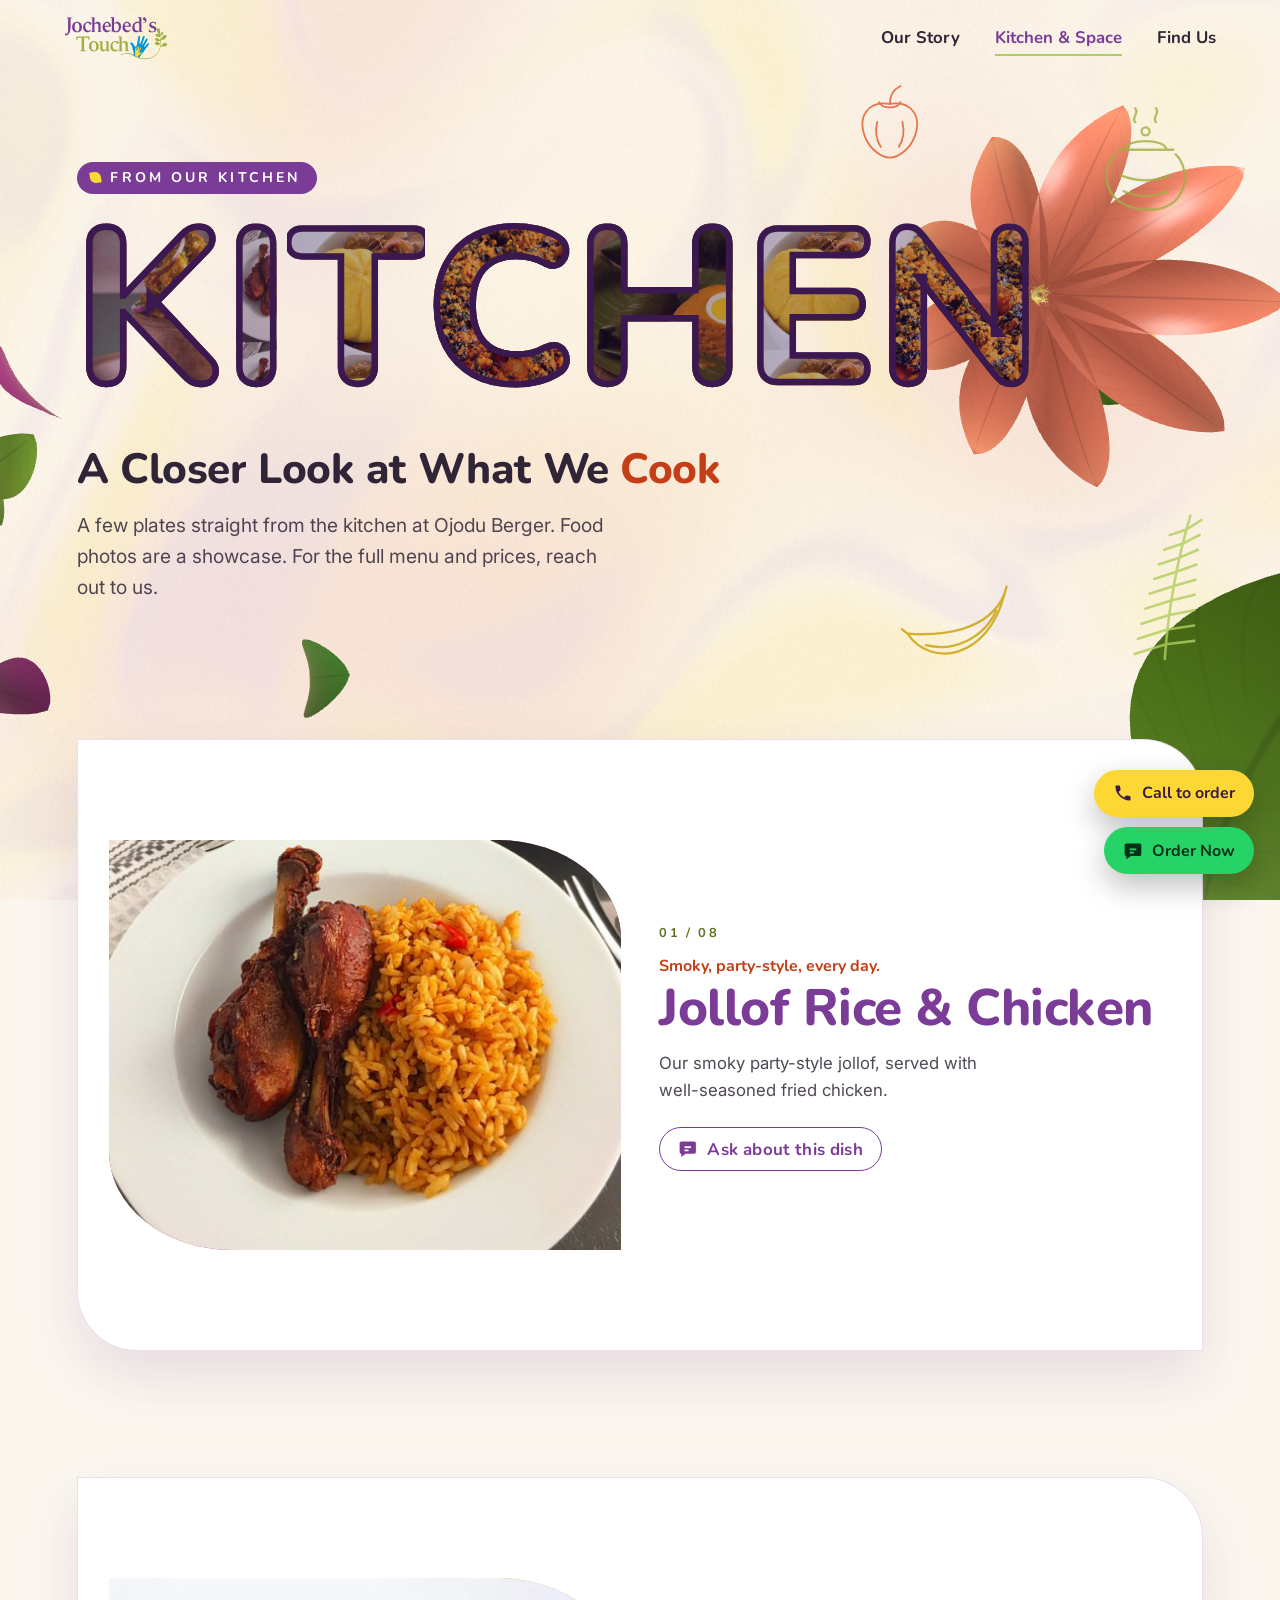
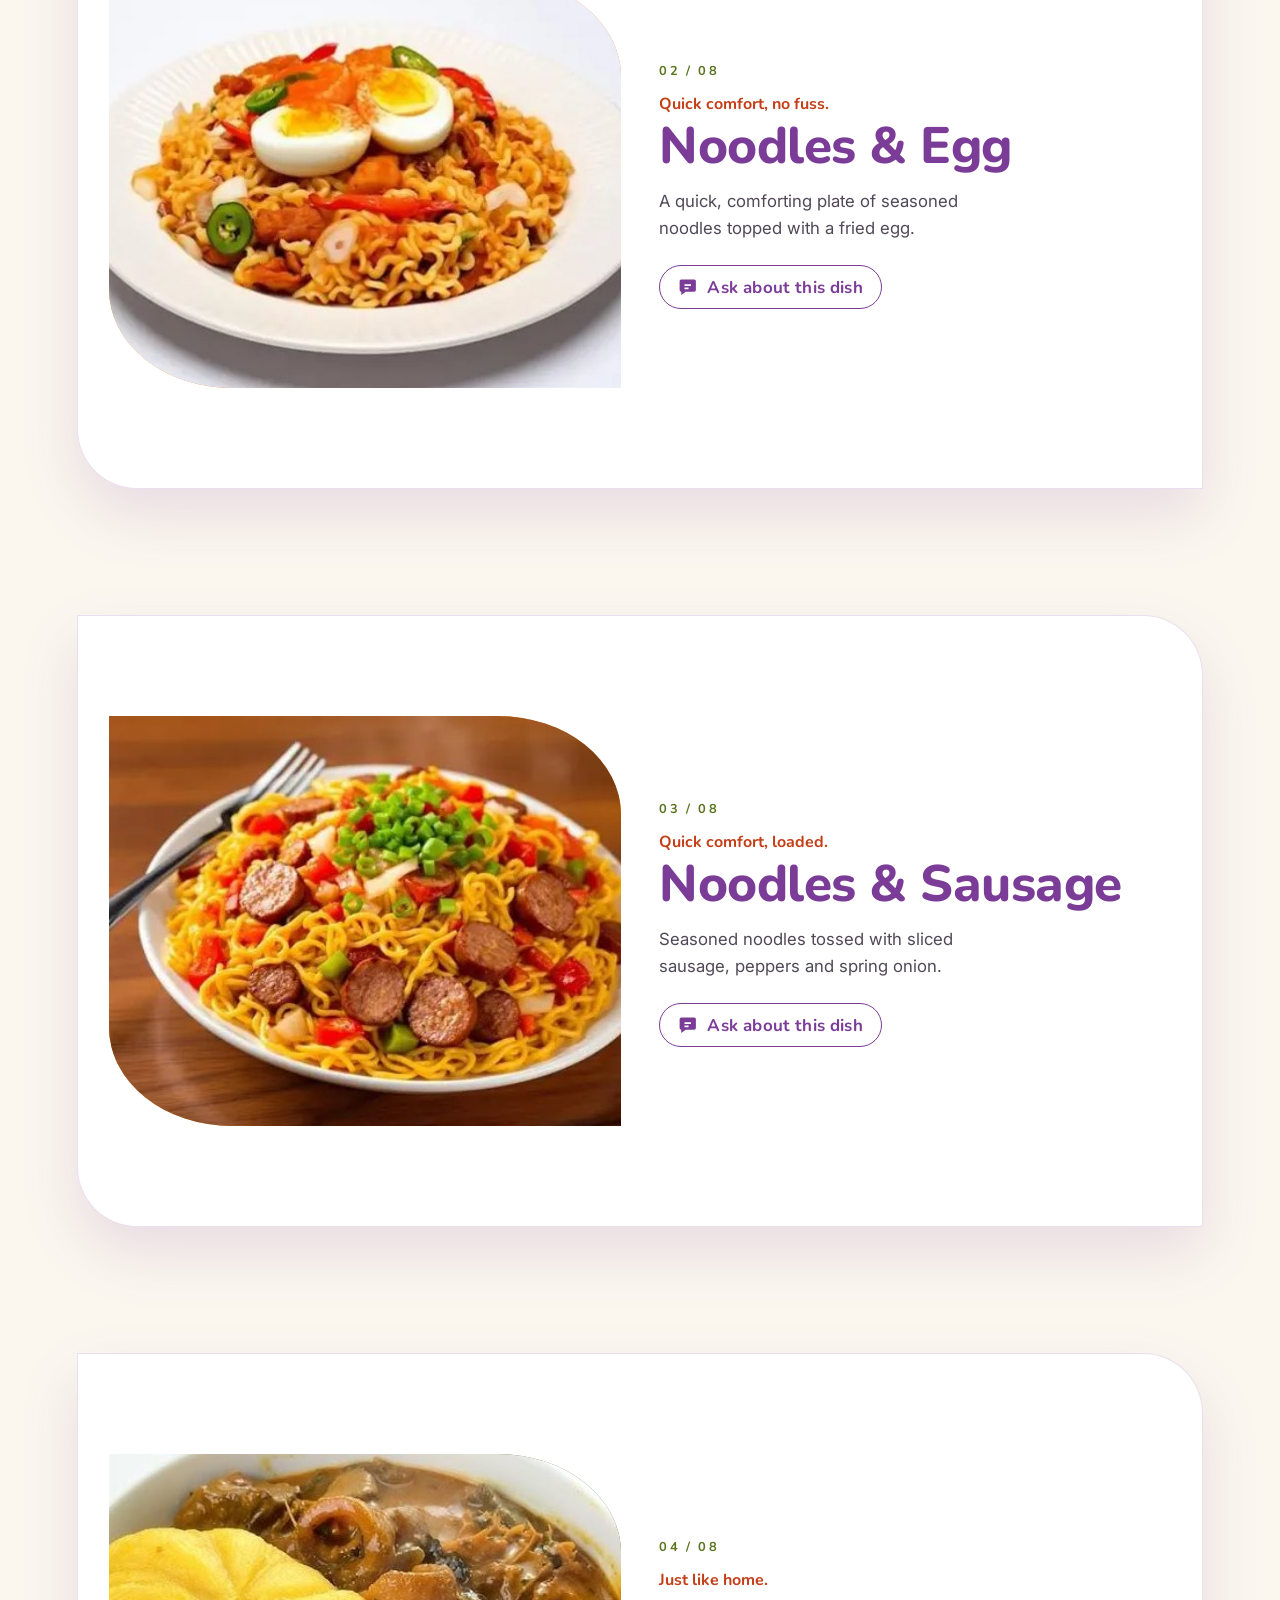
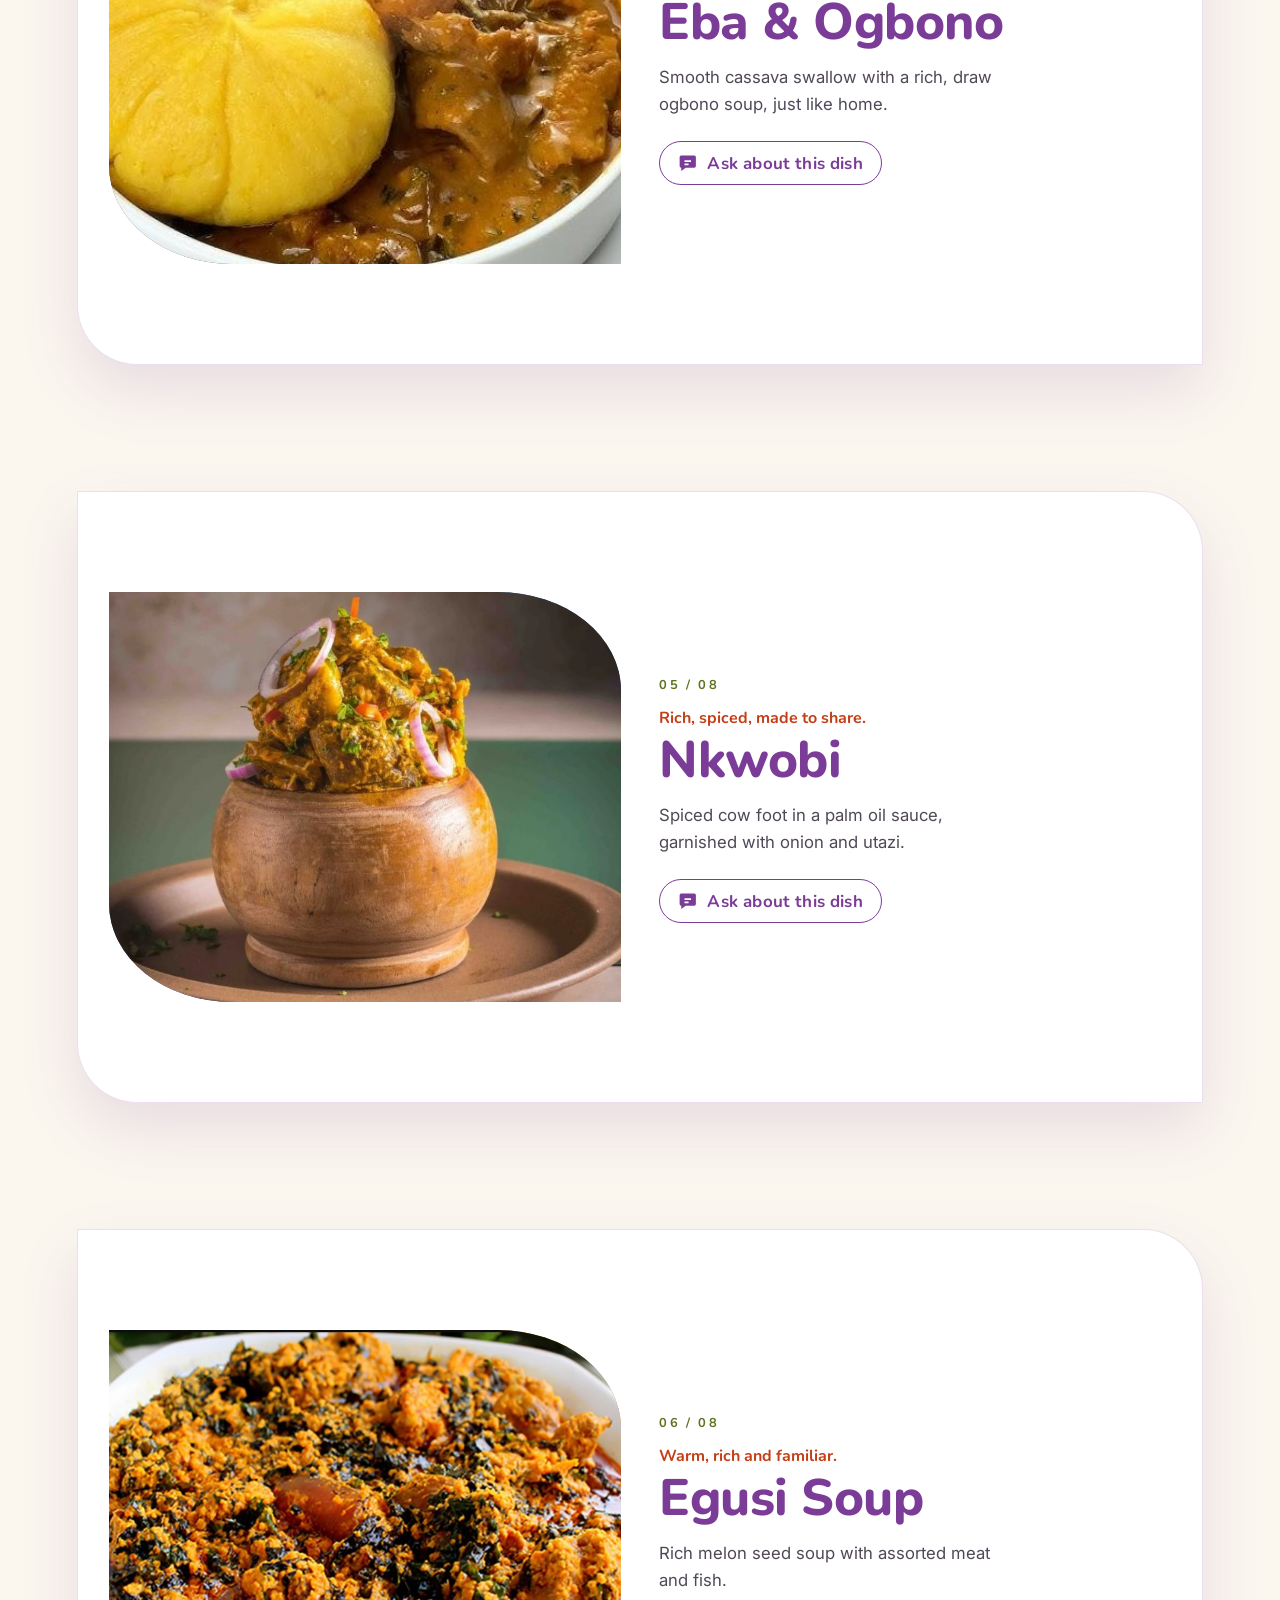
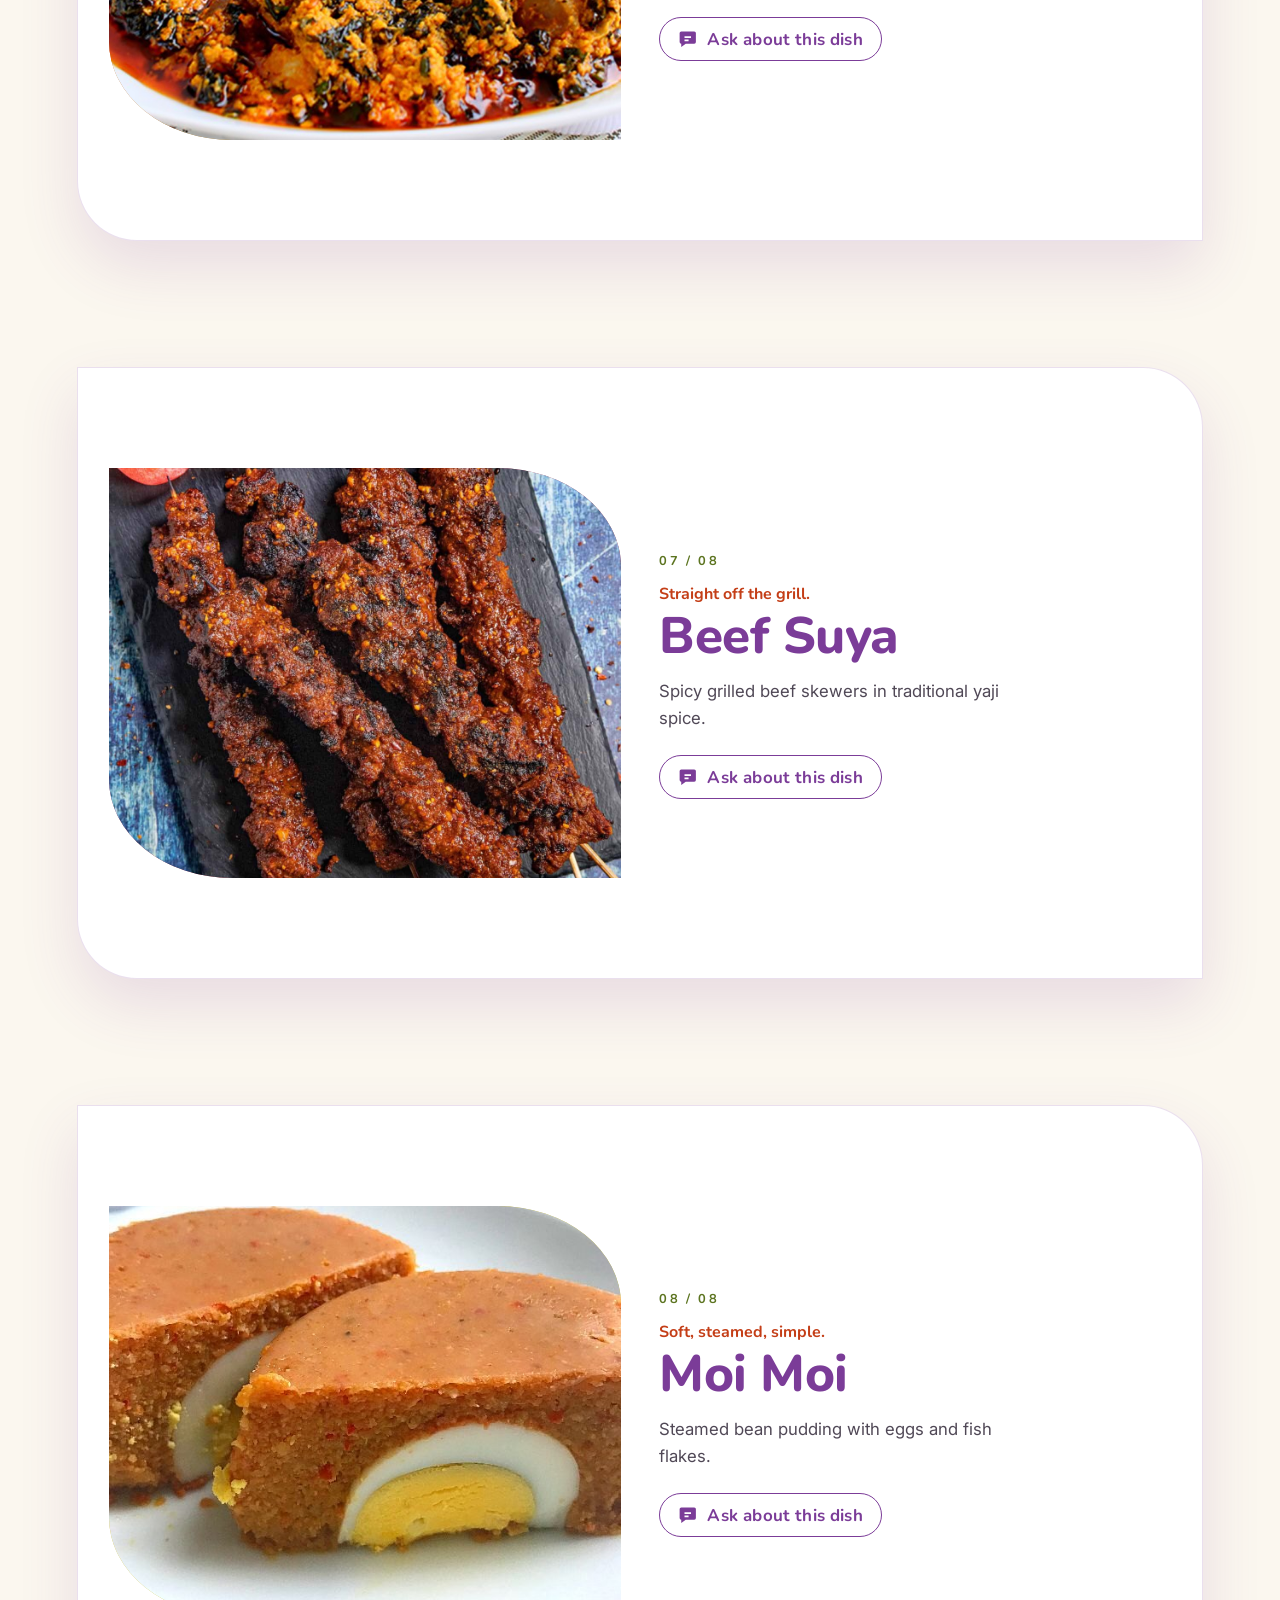
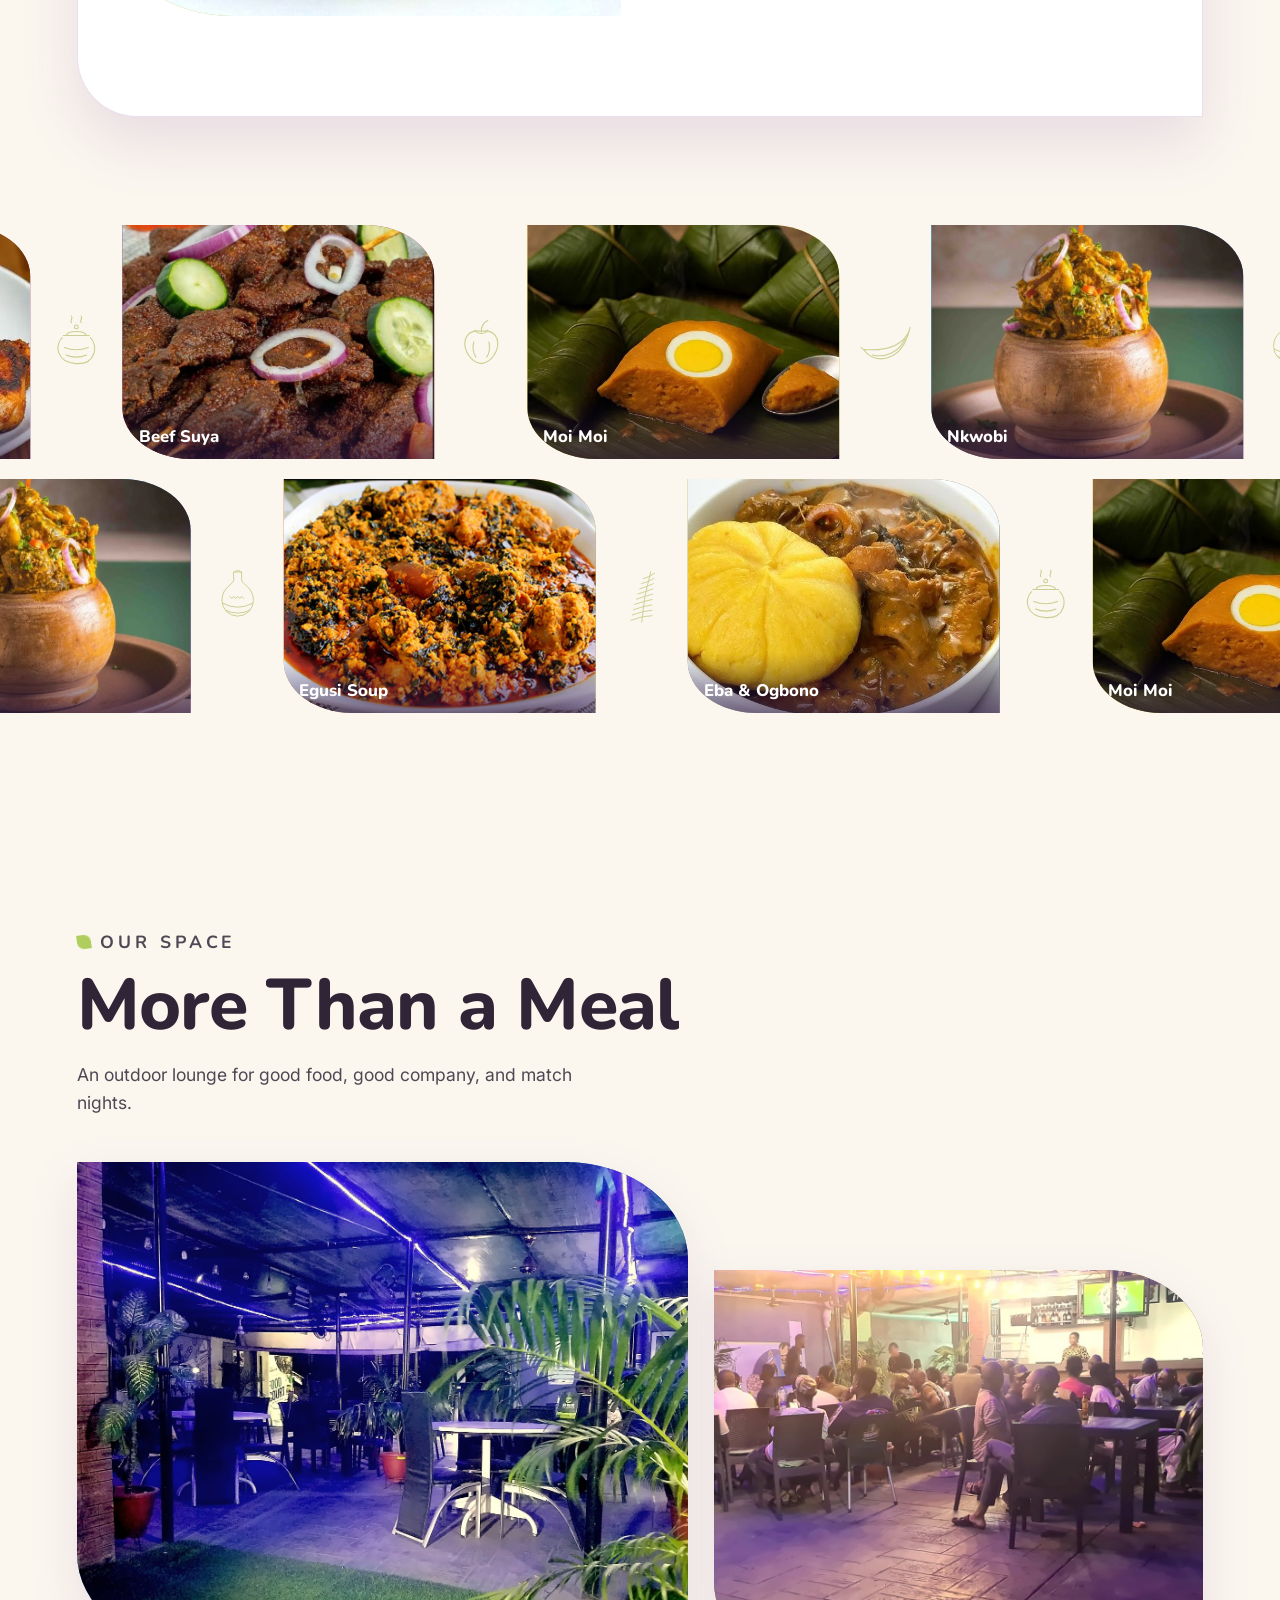
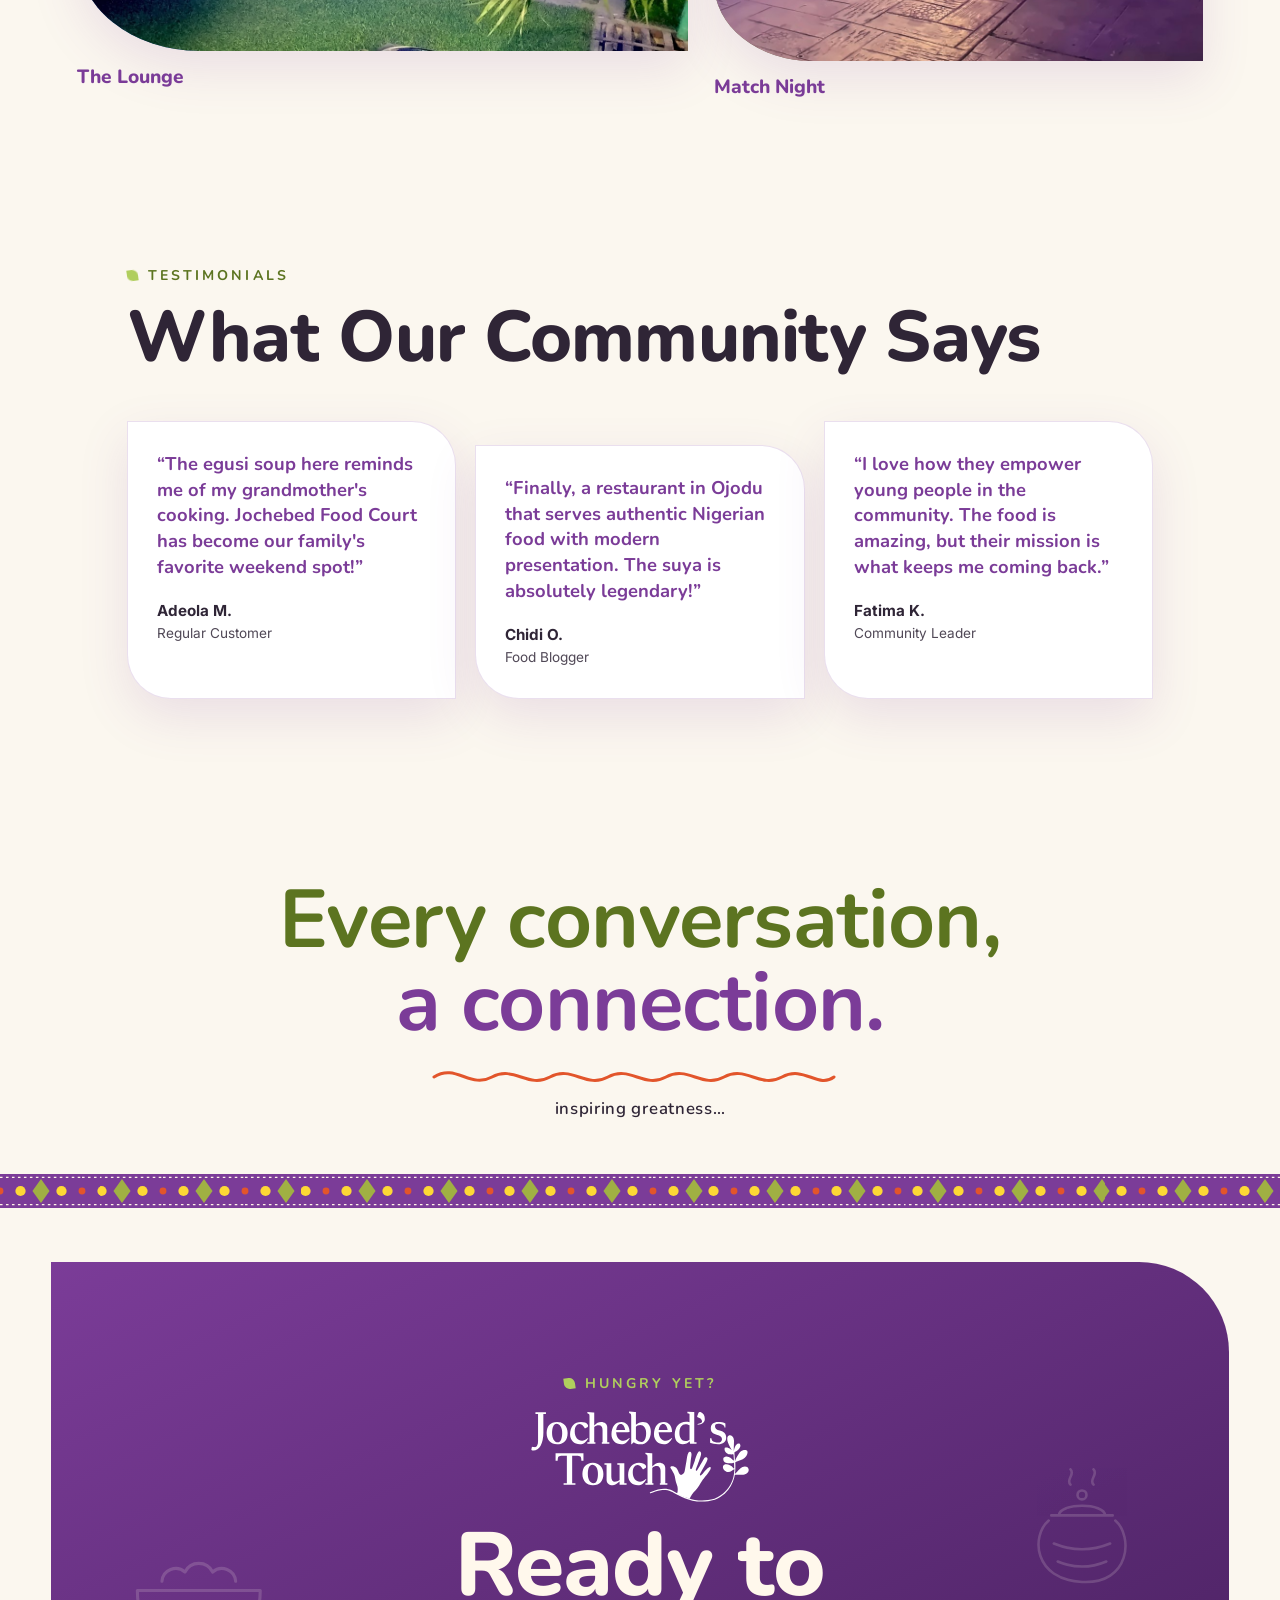
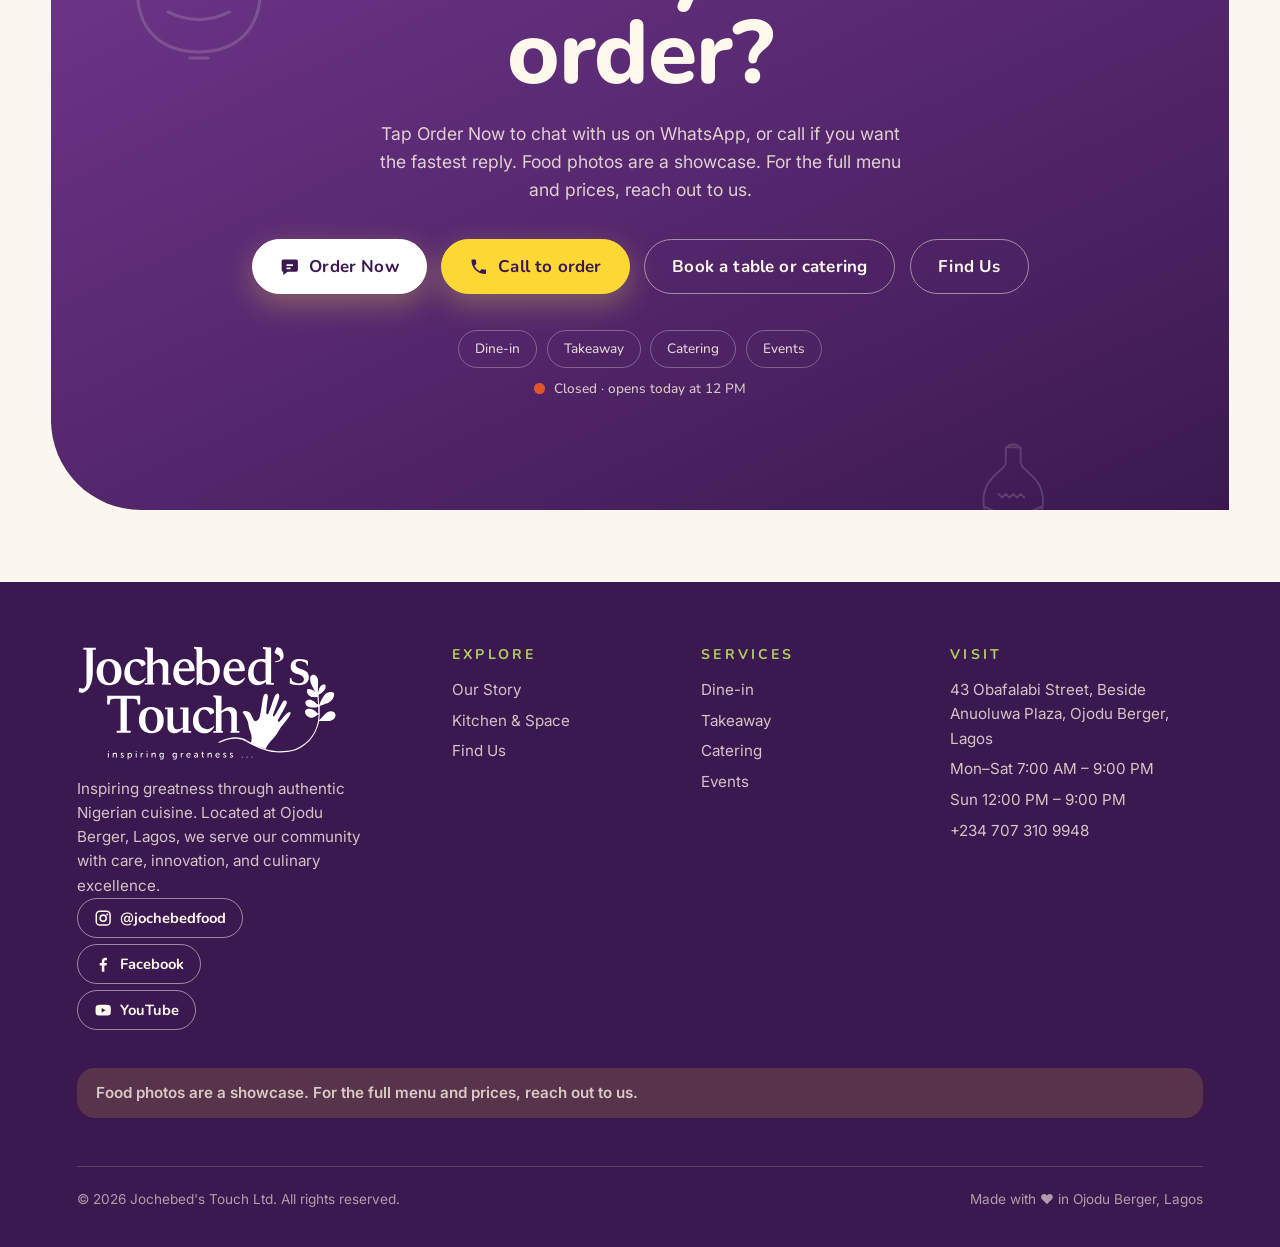
==== commit db231802: "proper fix of hero text and footer" ====
--- a/kitchen.html
+++ b/kitchen.html
@@ -18,7 +18,7 @@
 <link rel="stylesheet" href="css/style.css">
 <script>(function(){var d=document.documentElement;d.className='js';try{var rm=matchMedia('(prefers-reduced-motion: reduce)').matches;
 var home=/(^|\/)(index\.html)?$/.test(location.pathname);if(false&&home&&!location.hash&&!rm&&!sessionStorage.getItem('jt-intro'))d.classList.add('intro')}catch(e){}})()</script>
-<script type="application/ld+json">{"@context":"https://schema.org","@type":"Restaurant","name":"Jochebed's Touch","servesCuisine":"Nigerian","telephone":"+2347073109948","sameAs":["https://www.instagram.com/jochebedfood/","https://www.facebook.com/share/1FenHg5k5e/","https://www.youtube.com/@Jochebed_food"],"logo":"https://jochebedstouch.cipherpr.live/images/logo-color.svg","address":{"@type":"PostalAddress","streetAddress":"43 Obafalabi Street, Beside Anuoluwa Plaza","addressLocality":"Ojodu Berger","addressRegion":"Lagos","addressCountry":"NG"},"openingHoursSpecification":[{"@type":"OpeningHoursSpecification","dayOfWeek":["Monday","Tuesday","Wednesday","Thursday","Friday","Saturday"],"opens":"07:00","closes":"22:00"},{"@type":"OpeningHoursSpecification","dayOfWeek":"Sunday","opens":"12:00","closes":"20:00"}]}</script>
+<script type="application/ld+json">{"@context":"https://schema.org","@type":"Restaurant","name":"Jochebed's Touch","servesCuisine":"Nigerian","telephone":"+2347073109948","sameAs":["https://www.instagram.com/jochebedfood/","https://www.facebook.com/share/1FenHg5k5e/","https://www.youtube.com/@Jochebed_food"],"logo":"https://jochebedstouch.cipherpr.live/images/logo-color.svg","address":{"@type":"PostalAddress","streetAddress":"43 Obafalabi Street, Beside Anuoluwa Plaza","addressLocality":"Ojodu Berger","addressRegion":"Lagos","addressCountry":"NG"},"openingHoursSpecification":[{"@type":"OpeningHoursSpecification","dayOfWeek":["Monday","Tuesday","Wednesday","Thursday","Friday","Saturday"],"opens":"07:00","closes":"21:00"},{"@type":"OpeningHoursSpecification","dayOfWeek":"Sunday","opens":"12:00","closes":"21:00"}]}</script>
 <style>:root{--ankara:url("data:image/svg+xml,%3Csvg%20xmlns%3D%27http%3A//www.w3.org/2000/svg%27%20width%3D%2796%27%20height%3D%2740%27%20viewBox%3D%270%200%2096%2040%27%3E%3Crect%20width%3D%2796%27%20height%3D%2740%27%20fill%3D%27%237B3C98%27/%3E%3Cg%20fill%3D%27%23FDD835%27%3E%3Ccircle%20cx%3D%2724%27%20cy%3D%2720%27%20r%3D%276%27/%3E%3Ccircle%20cx%3D%2772%27%20cy%3D%2720%27%20r%3D%276%27/%3E%3C/g%3E%3Cpath%20d%3D%27M48%206l10%2014-10%2014-10-14z%27%20fill%3D%27%23A0B043%27/%3E%3Cg%20fill%3D%27%23E2552B%27%3E%3Ccircle%20cx%3D%270%27%20cy%3D%2720%27%20r%3D%274%27/%3E%3Ccircle%20cx%3D%2796%27%20cy%3D%2720%27%20r%3D%274%27/%3E%3C/g%3E%3Cpath%20d%3D%27M0%204h96M0%2036h96%27%20stroke%3D%27%23FFF4E6%27%20stroke-width%3D%271.5%27%20stroke-dasharray%3D%273%204%27%20fill%3D%27none%27/%3E%3C/svg%3E")}</style>
 </head>
 <body data-page="kitchen">
@@ -156,7 +156,7 @@
     <a class="btn btn--ghost" data-magnetic href="index.html#find">Find Us</a>
   </div>
   <div class="chips" data-reveal><span>Dine-in</span><span>Takeaway</span><span>Catering</span><span>Events</span></div>
-  <div data-reveal><p class="status js-status" aria-live="polite"><i></i><span>Mon&ndash;Sat 7 AM &ndash; 10 PM &middot; Sun 12 PM &ndash; 8 PM</span></p></div>
+  <div data-reveal><p class="status js-status" aria-live="polite"><i></i><span>Mon&ndash;Sat 7 AM &ndash; 9 PM &middot; Sun 12 PM &ndash; 9 PM</span></p></div>
 </section>
 </main>
 <footer class="foot">
@@ -166,7 +166,7 @@
       <ul class="soc soc--foot"><li><a href="https://www.instagram.com/jochebedfood/" target="_blank" rel="noopener" aria-label="Jochebed's Touch on Instagram"><svg viewBox="0 0 24 24" fill="currentColor" aria-hidden="true"><path d="M7.5 2h9A5.5 5.5 0 0 1 22 7.5v9a5.5 5.5 0 0 1-5.5 5.5h-9A5.5 5.5 0 0 1 2 16.5v-9A5.5 5.5 0 0 1 7.5 2zm0 2A3.5 3.5 0 0 0 4 7.5v9A3.5 3.5 0 0 0 7.5 20h9a3.5 3.5 0 0 0 3.5-3.5v-9A3.5 3.5 0 0 0 16.5 4zM12 7a5 5 0 1 1 0 10 5 5 0 0 1 0-10zm0 2a3 3 0 1 0 0 6 3 3 0 0 0 0-6zm5.3-3.1a1.2 1.2 0 1 1 0 2.4 1.2 1.2 0 0 1 0-2.4z"/></svg><span>@jochebedfood</span></a></li><li><a href="https://www.facebook.com/share/1FenHg5k5e/" target="_blank" rel="noopener" aria-label="Jochebed's Touch on Facebook"><svg viewBox="0 0 24 24" fill="currentColor" aria-hidden="true"><path d="M13.5 22v-8.2h2.8l.5-3.3h-3.3V8.4c0-.95.4-1.7 1.8-1.7h1.6V3.8C16.6 3.7 15.6 3.6 14.5 3.6c-2.6 0-4.3 1.6-4.3 4.4v2.5H7.4v3.3h2.8V22z"/></svg><span>Facebook</span></a></li><li><a href="https://www.youtube.com/@Jochebed_food" target="_blank" rel="noopener" aria-label="Jochebed's Touch on YouTube"><svg viewBox="0 0 24 24" fill="currentColor" aria-hidden="true"><path d="M21.6 7.2a2.6 2.6 0 0 0-1.8-1.8C18.2 5 12 5 12 5s-6.2 0-7.8.4A2.6 2.6 0 0 0 2.4 7.2C2 8.8 2 12 2 12s0 3.2.4 4.8a2.6 2.6 0 0 0 1.8 1.8C5.8 19 12 19 12 19s6.2 0 7.8-.4a2.6 2.6 0 0 0 1.8-1.8c.4-1.6.4-4.8.4-4.8s0-3.2-.4-4.8zM10 15V9l5.2 3z"/></svg><span>YouTube</span></a></li></ul></div>
     <div><h5>Explore</h5><ul><li><a href="index.html">Our Story</a></li><li><a href="kitchen.html">Kitchen &amp; Space</a></li><li><a href="index.html#find">Find Us</a></li></ul></div>
     <div><h5>Services</h5><ul><li>Dine-in</li><li>Takeaway</li><li>Catering</li><li>Events</li></ul></div>
-    <div><h5>Visit</h5><ul><li>43 Obafalabi Street, Beside Anuoluwa Plaza, Ojodu Berger, Lagos</li><li>Mon&ndash;Sat 7:00 AM &ndash; 10:00 PM</li><li>Sun 12:00 PM &ndash; 8:00 PM</li><li><a href="tel:+2347073109948">+234 707 310 9948</a></li></ul></div>
+    <div><h5>Visit</h5><ul><li>43 Obafalabi Street, Beside Anuoluwa Plaza, Ojodu Berger, Lagos</li><li>Mon&ndash;Sat 7:00 AM &ndash; 9:00 PM</li><li>Sun 12:00 PM &ndash; 9:00 PM</li><li><a href="tel:+2347073109948">+234 707 310 9948</a></li></ul></div>
   </div>
   <p class="foot__note">Food photos are a showcase. For the full menu and prices, reach out to us.</p>
   <div class="foot__base"><span>&copy; 2026 Jochebed's Touch Ltd. All rights reserved.</span><span>Made with &hearts; in Ojodu Berger, Lagos</span></div>
